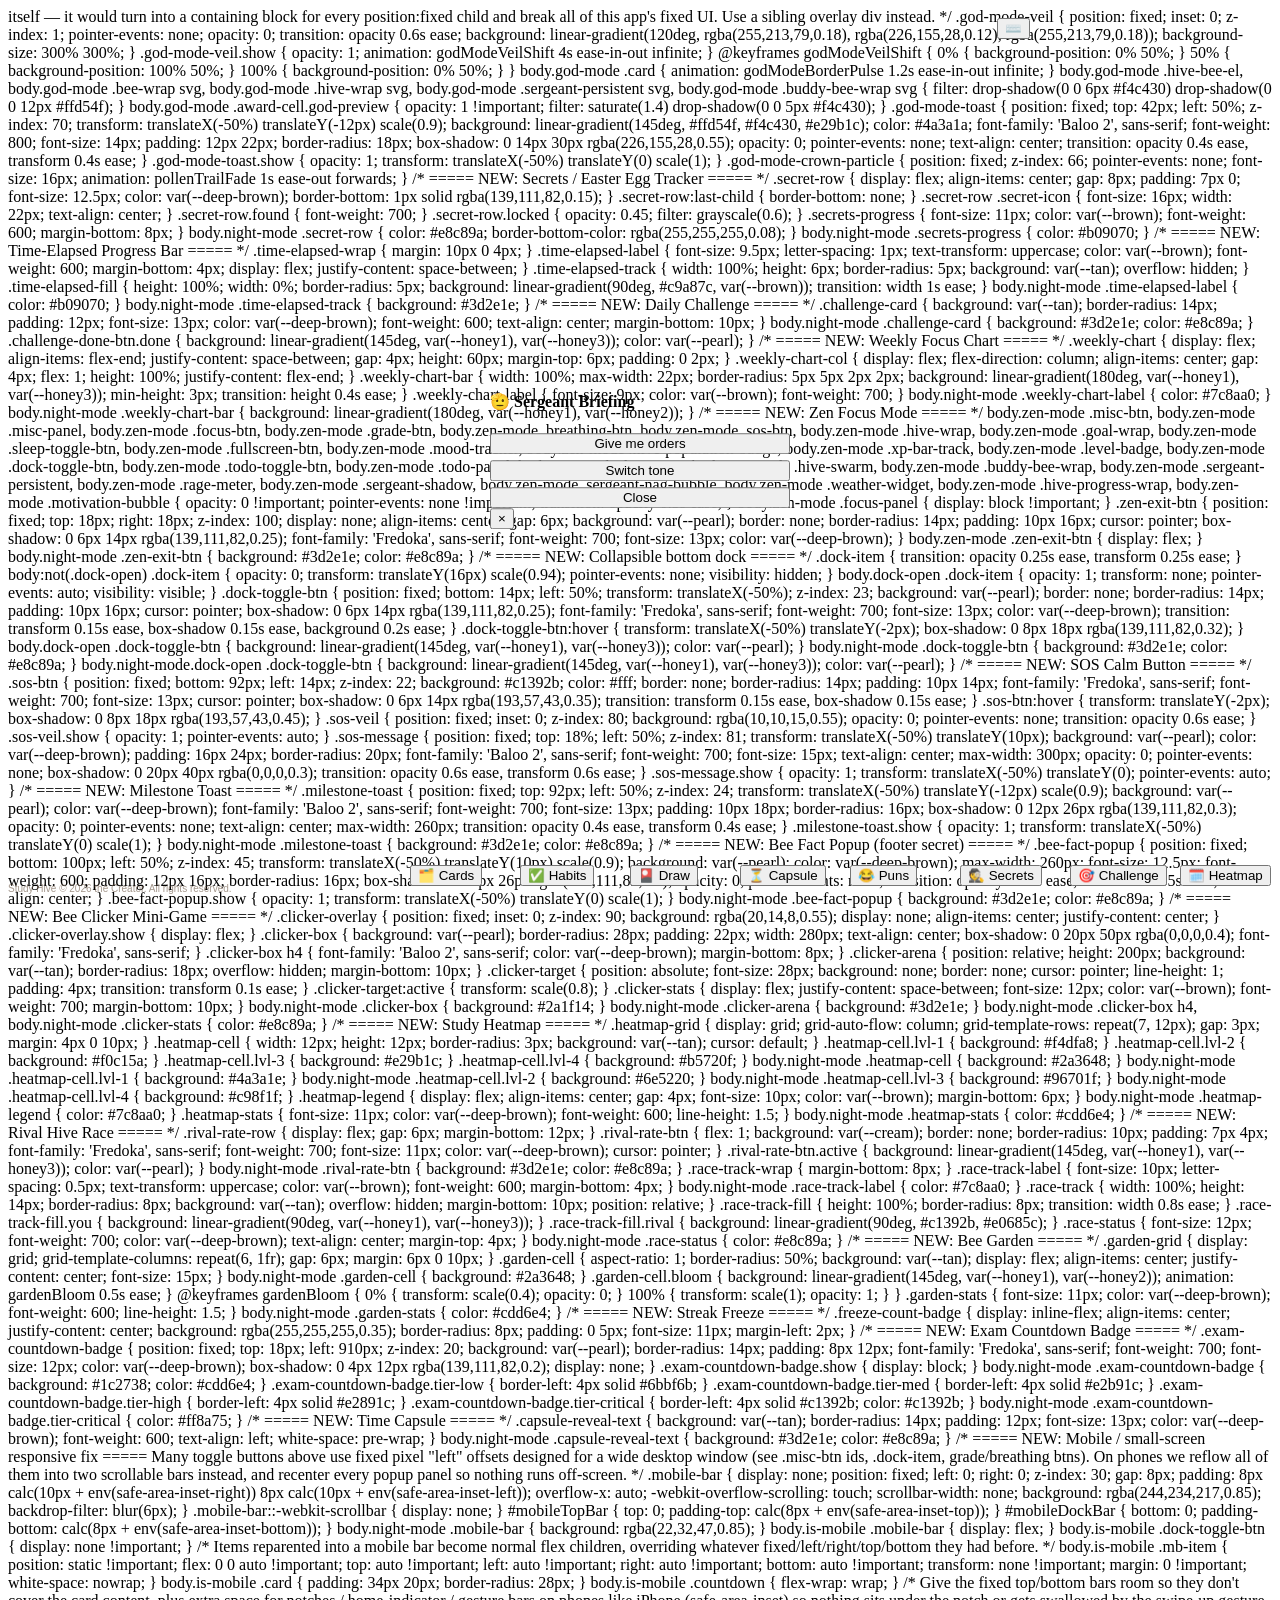
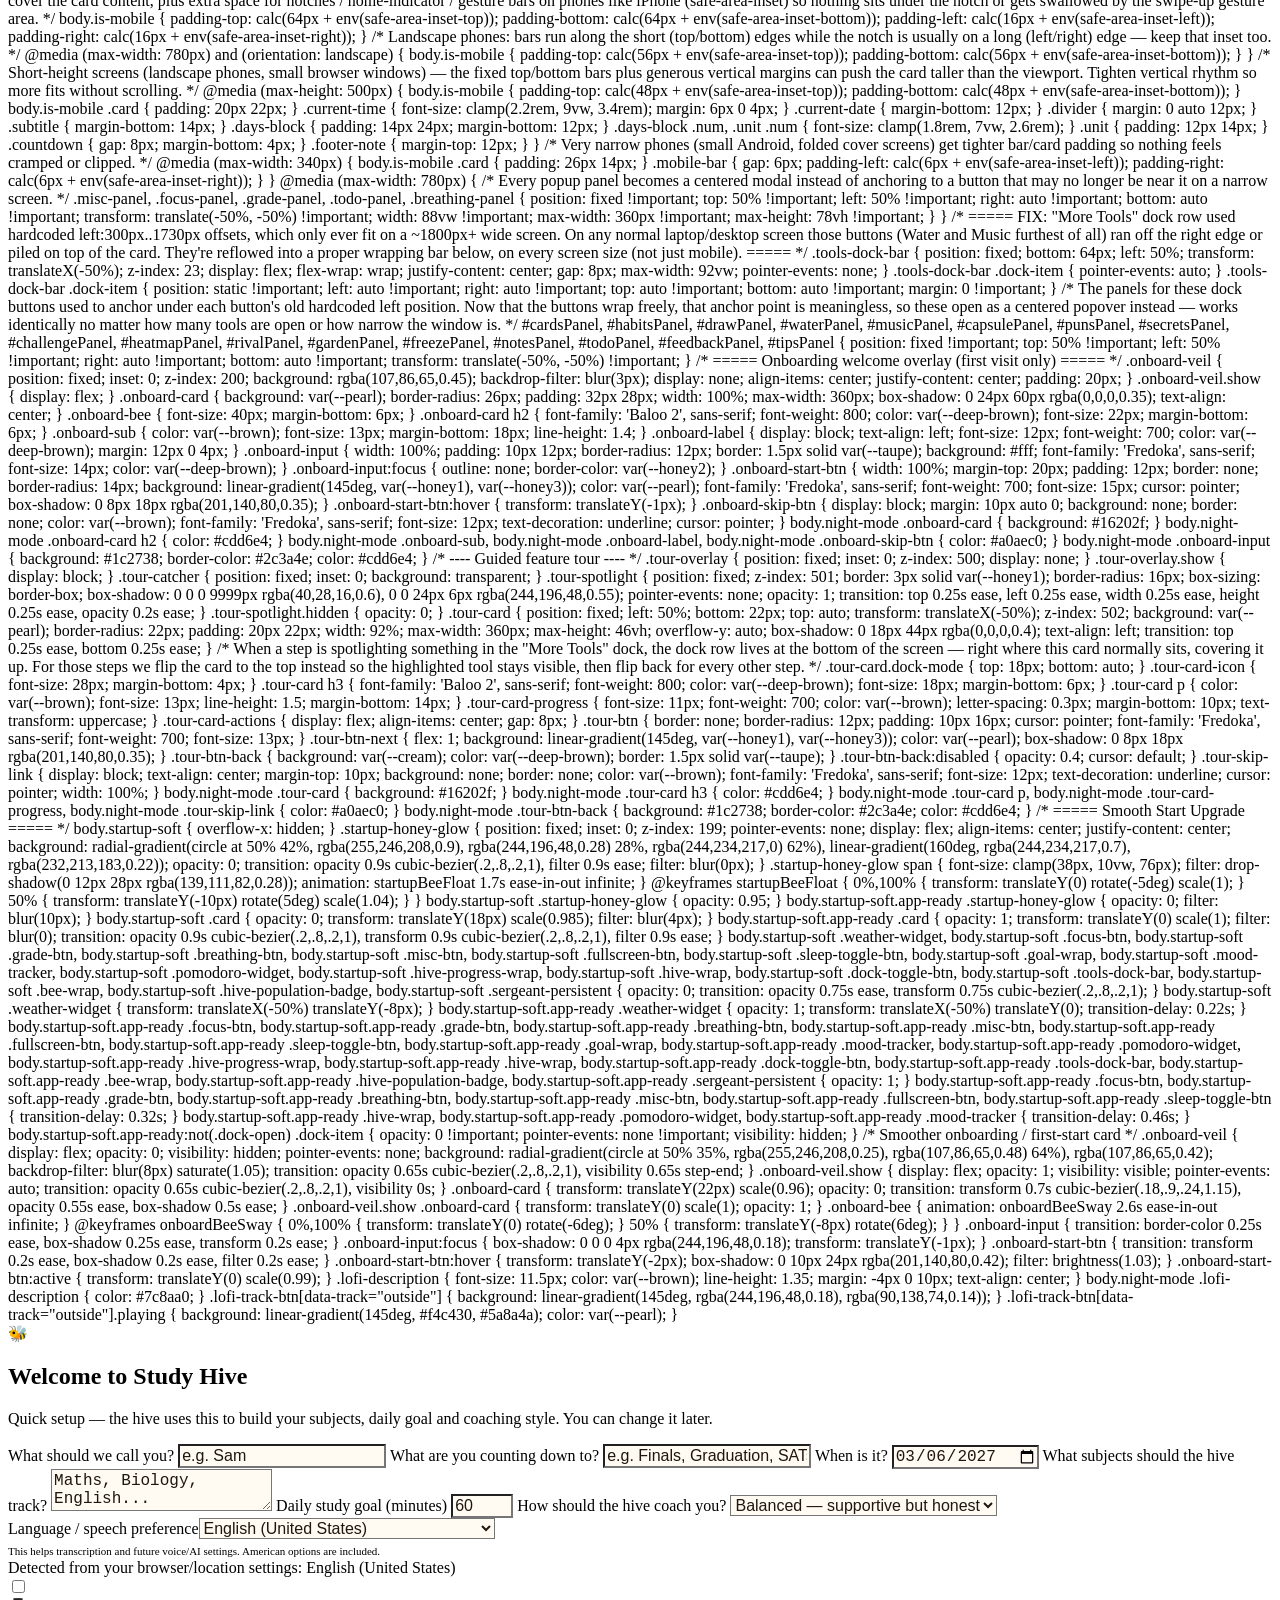
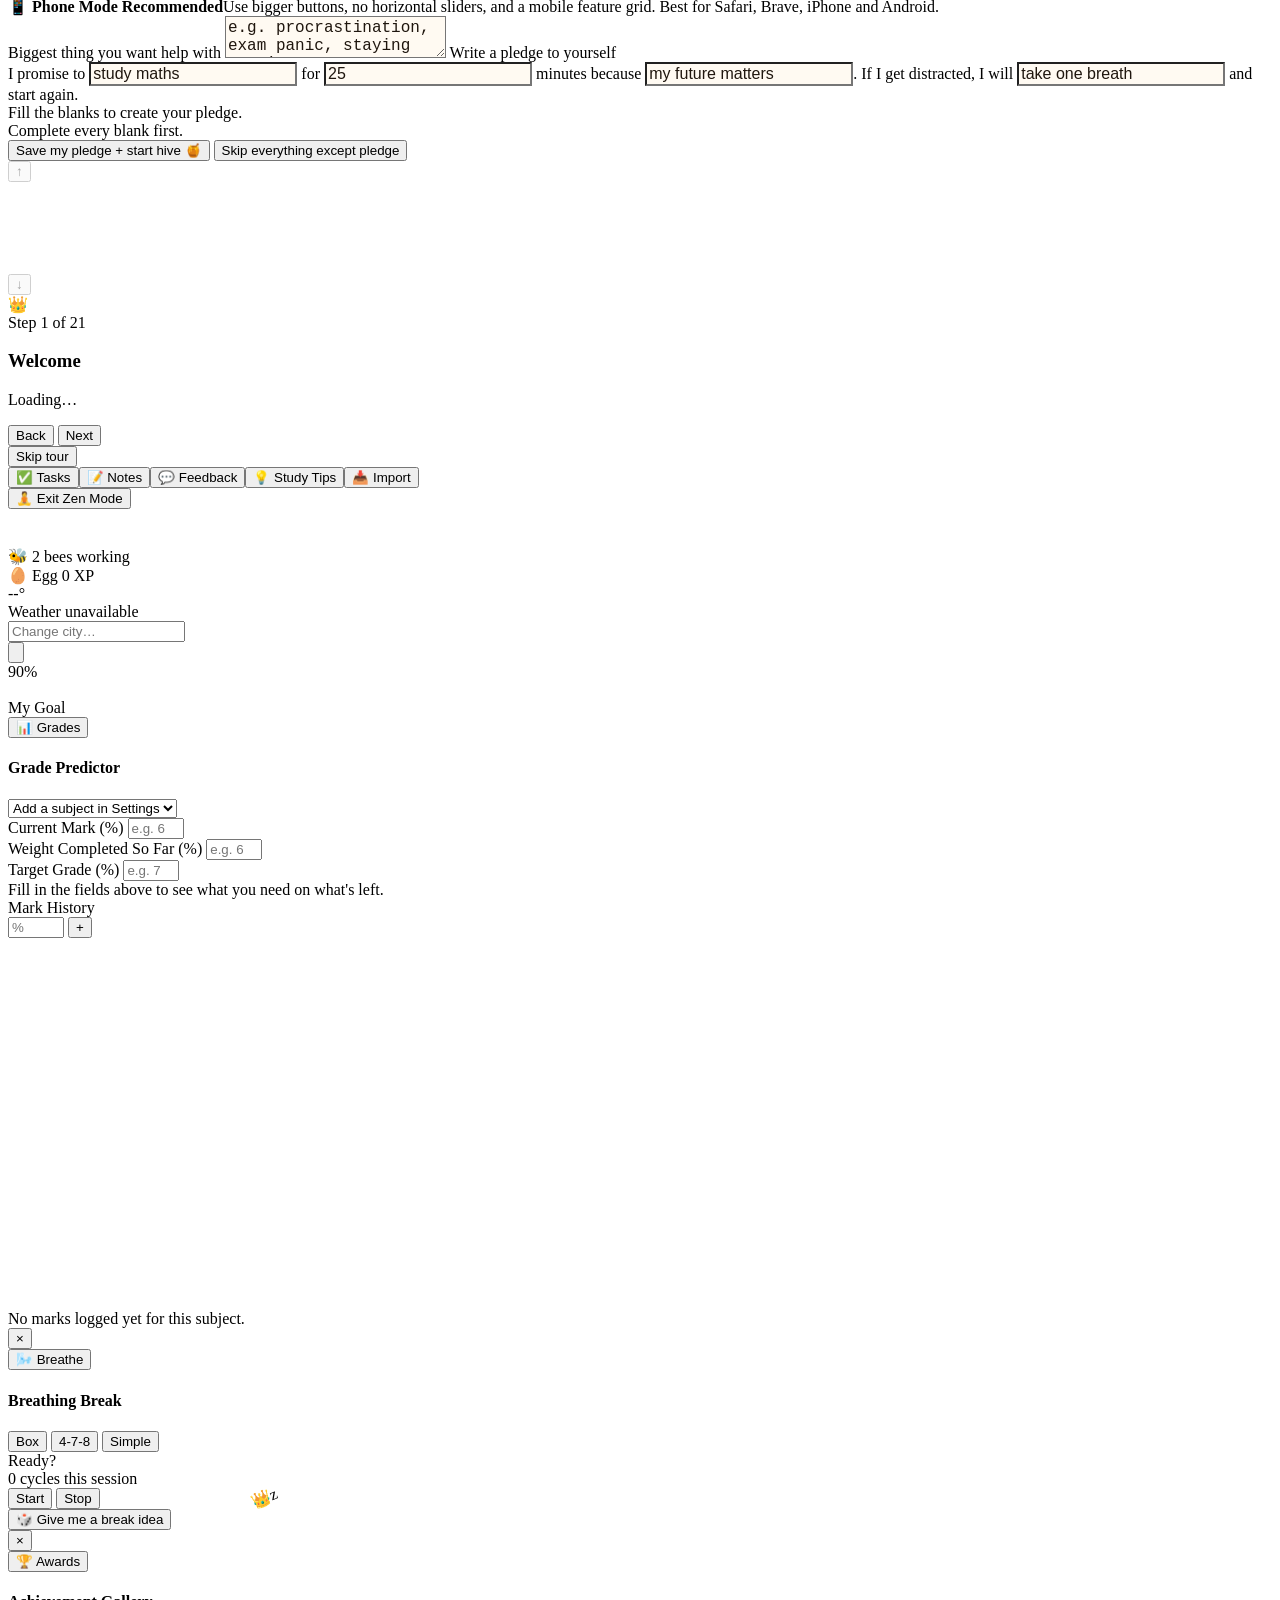
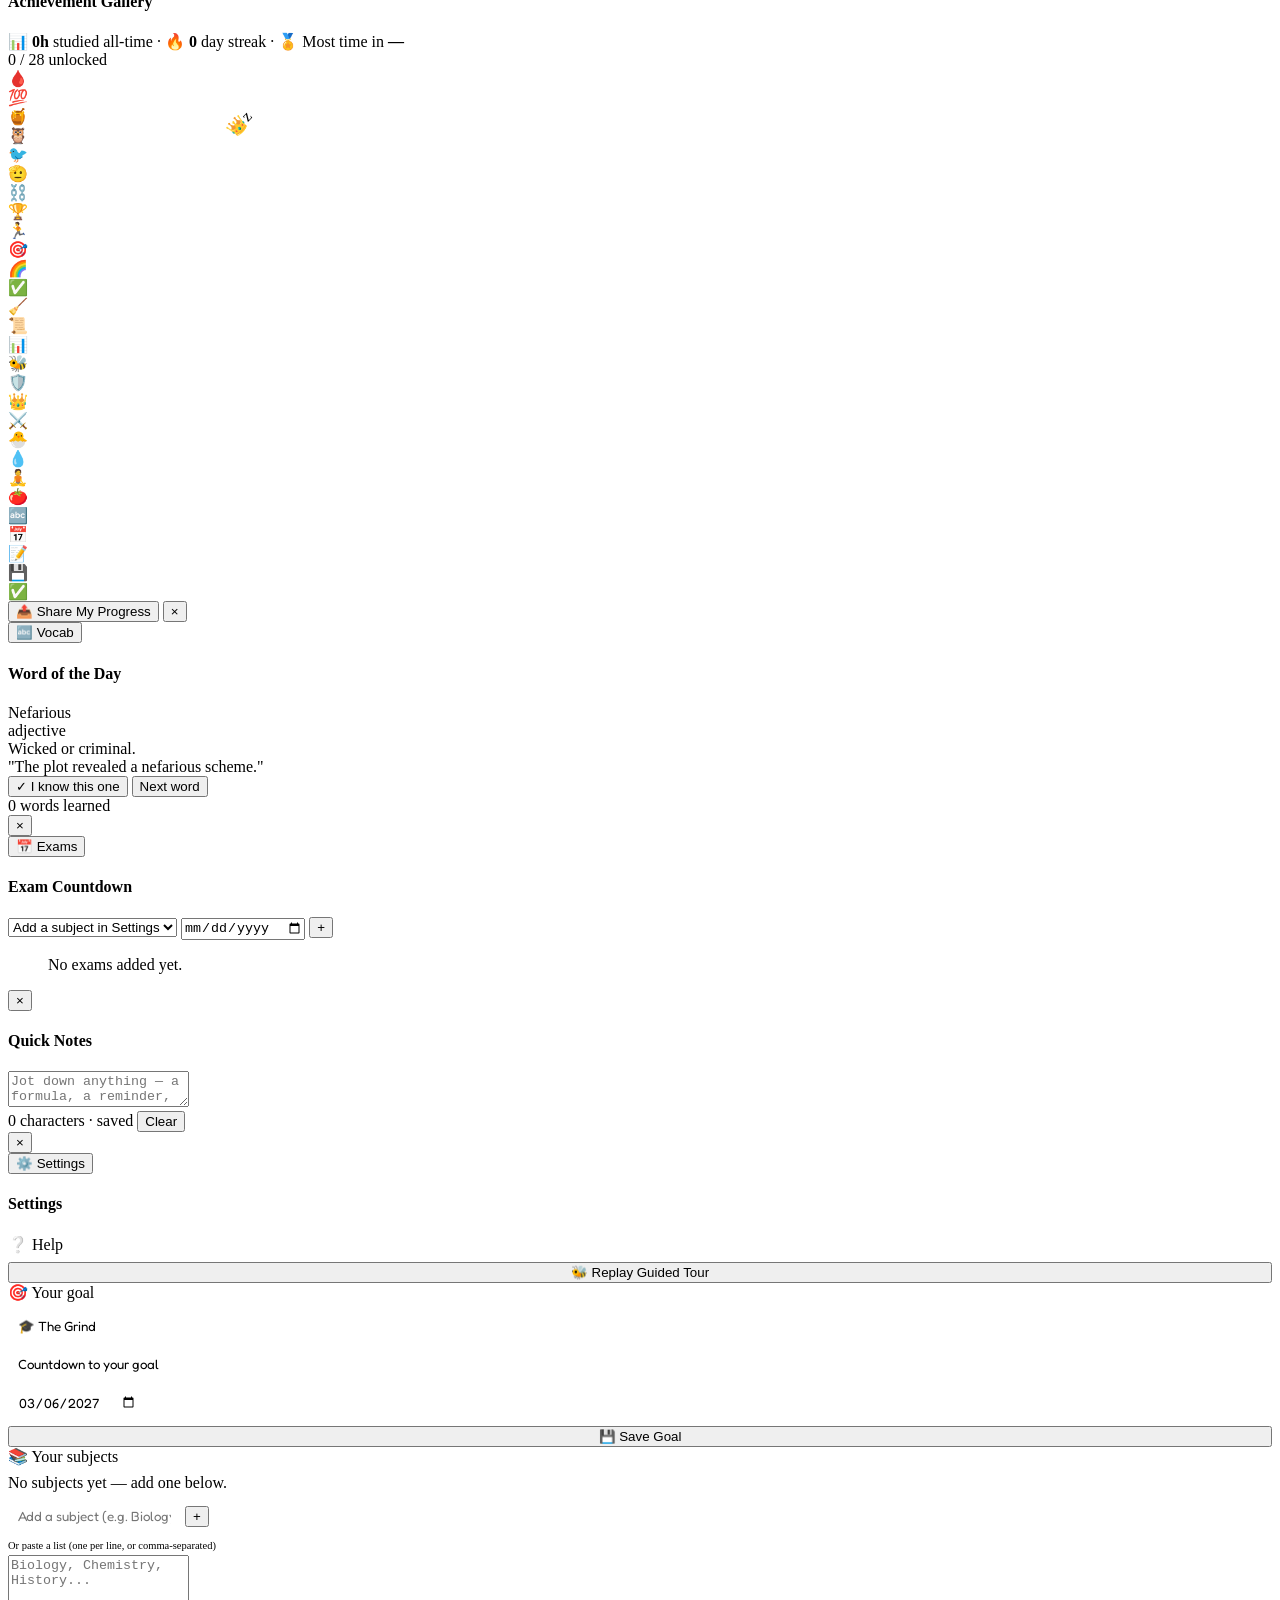
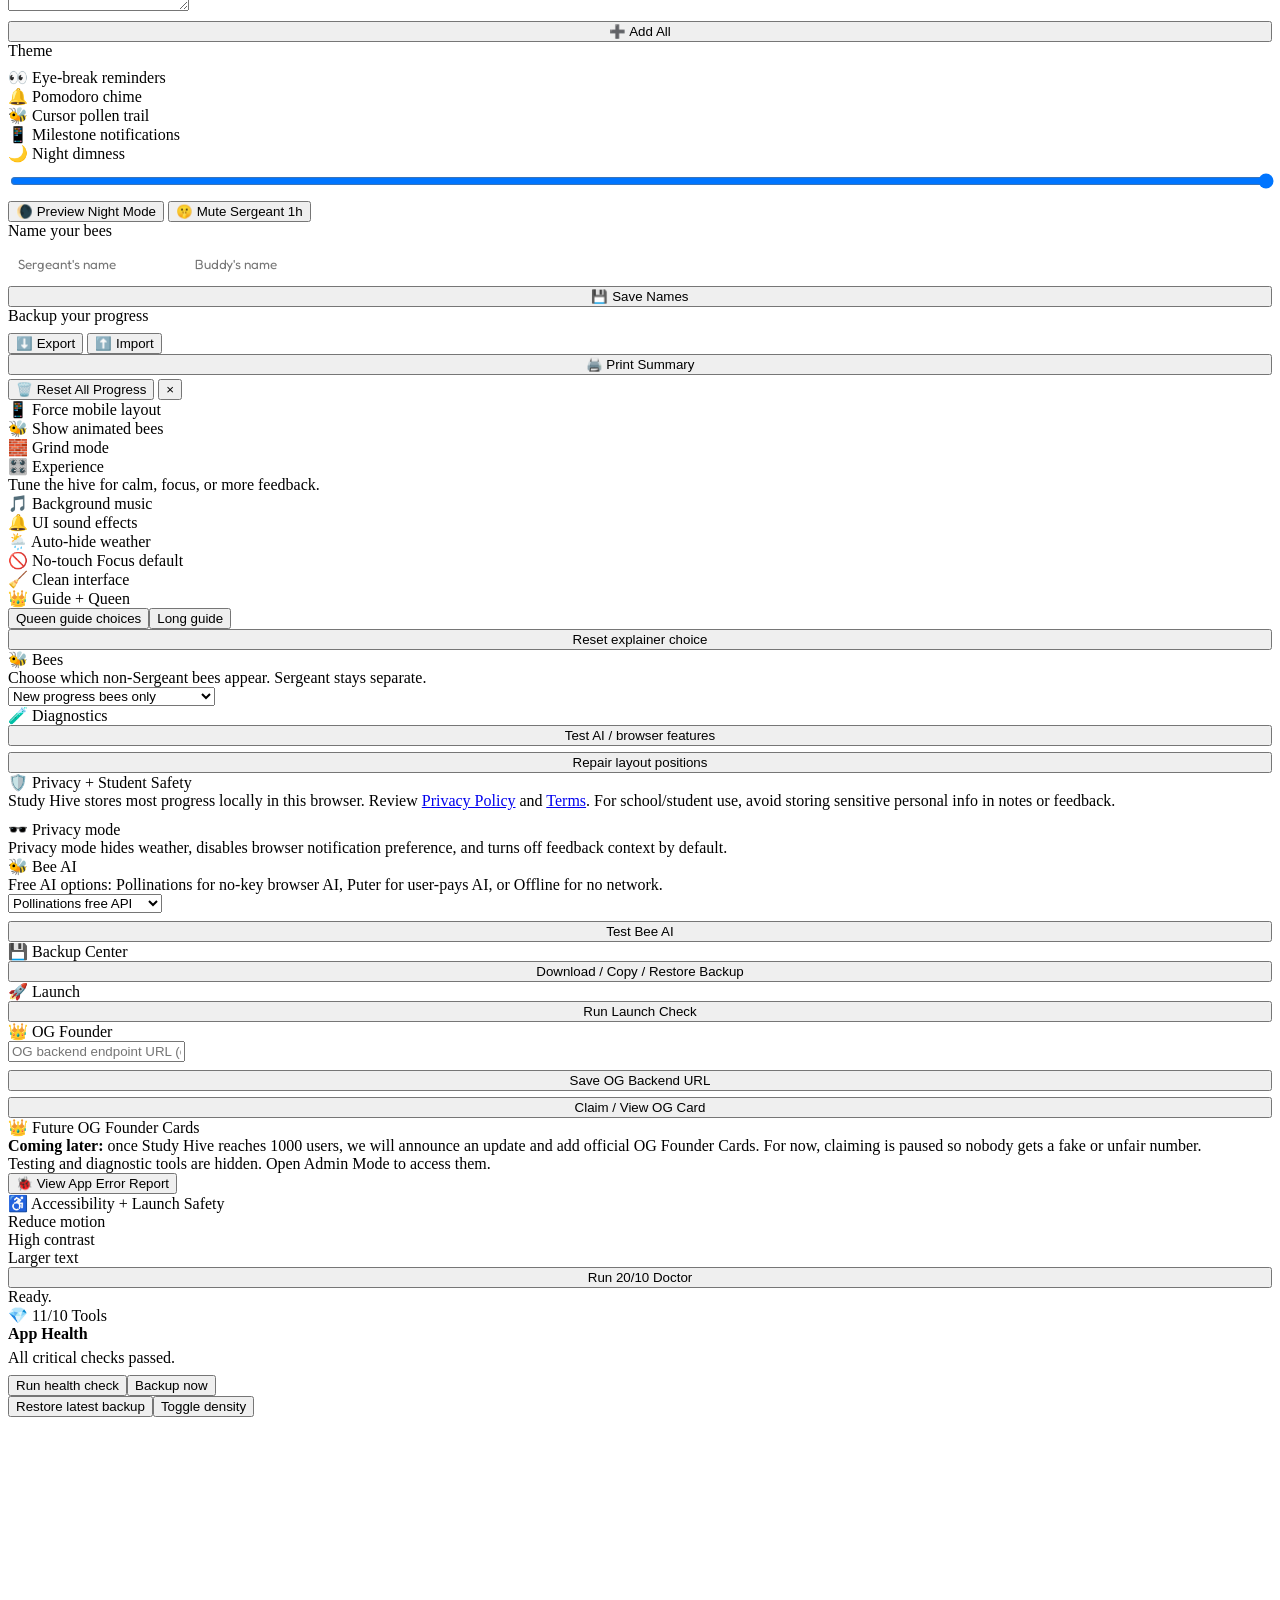
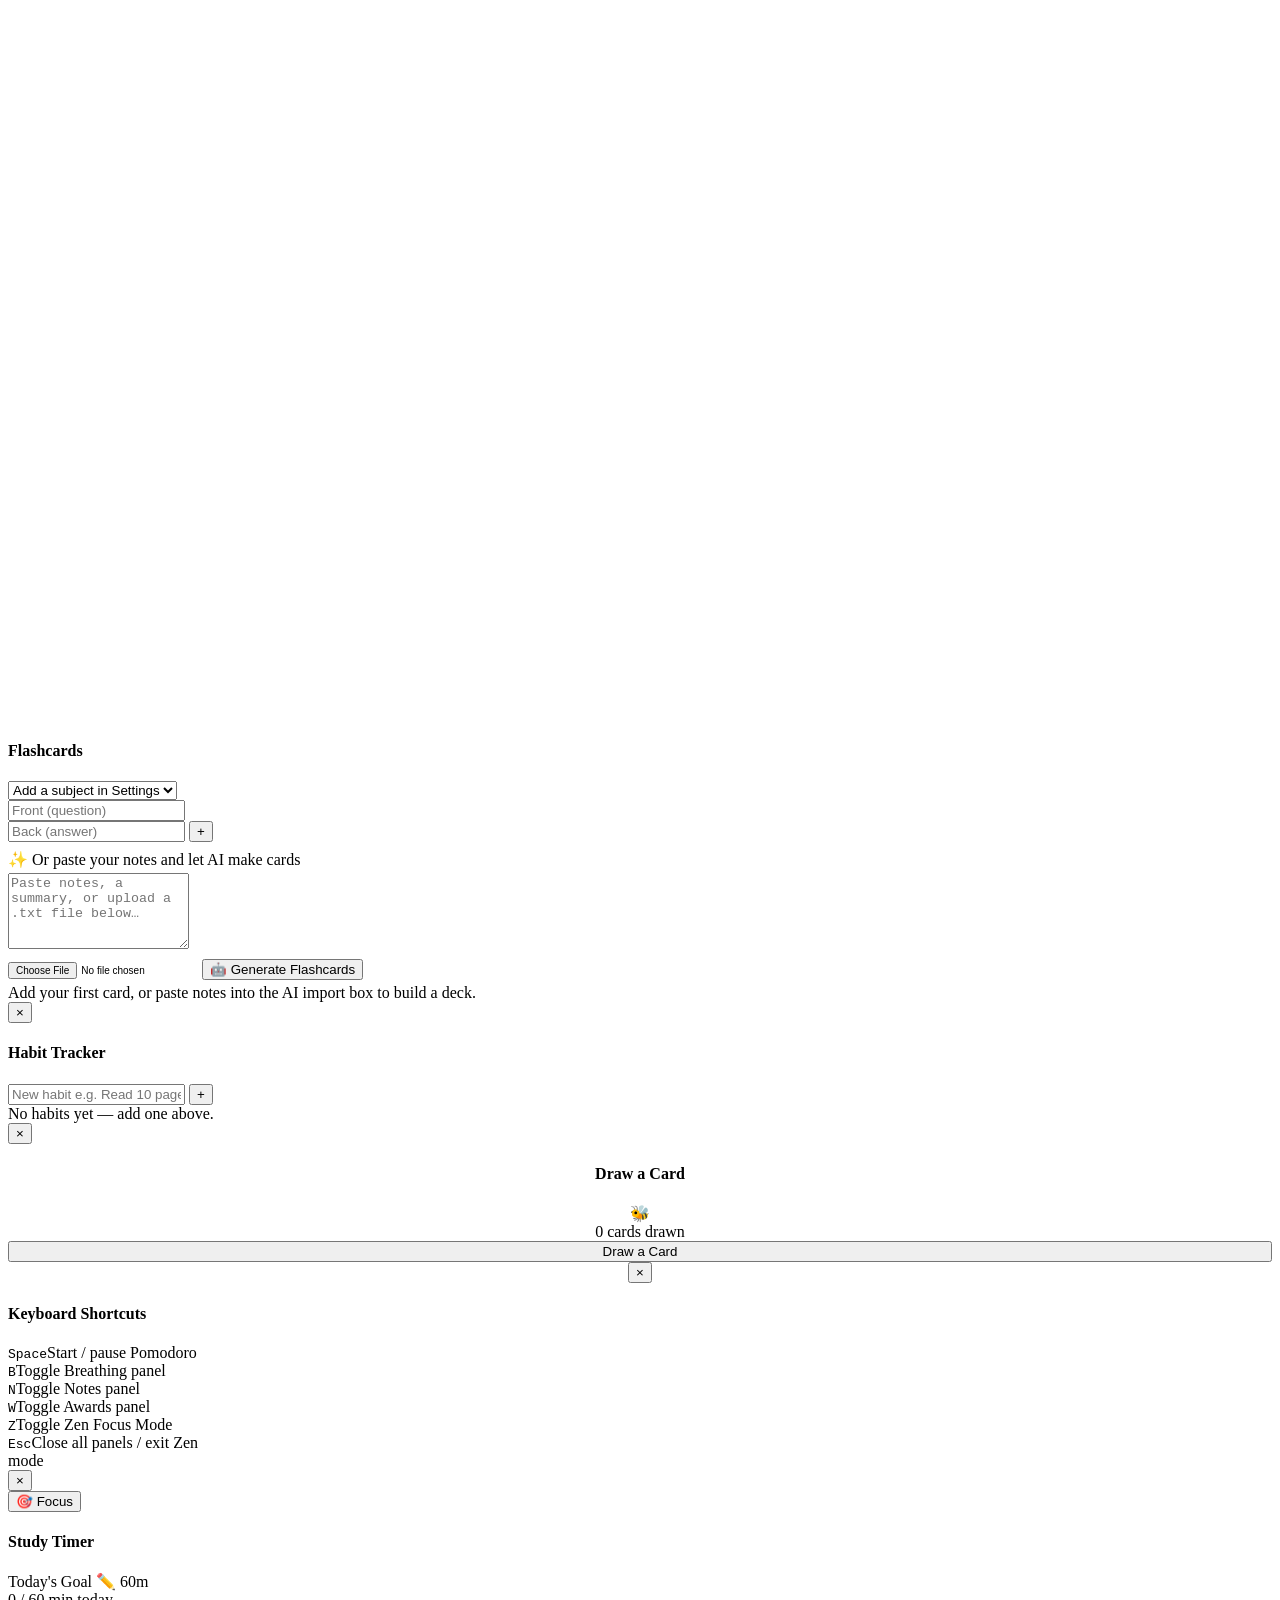
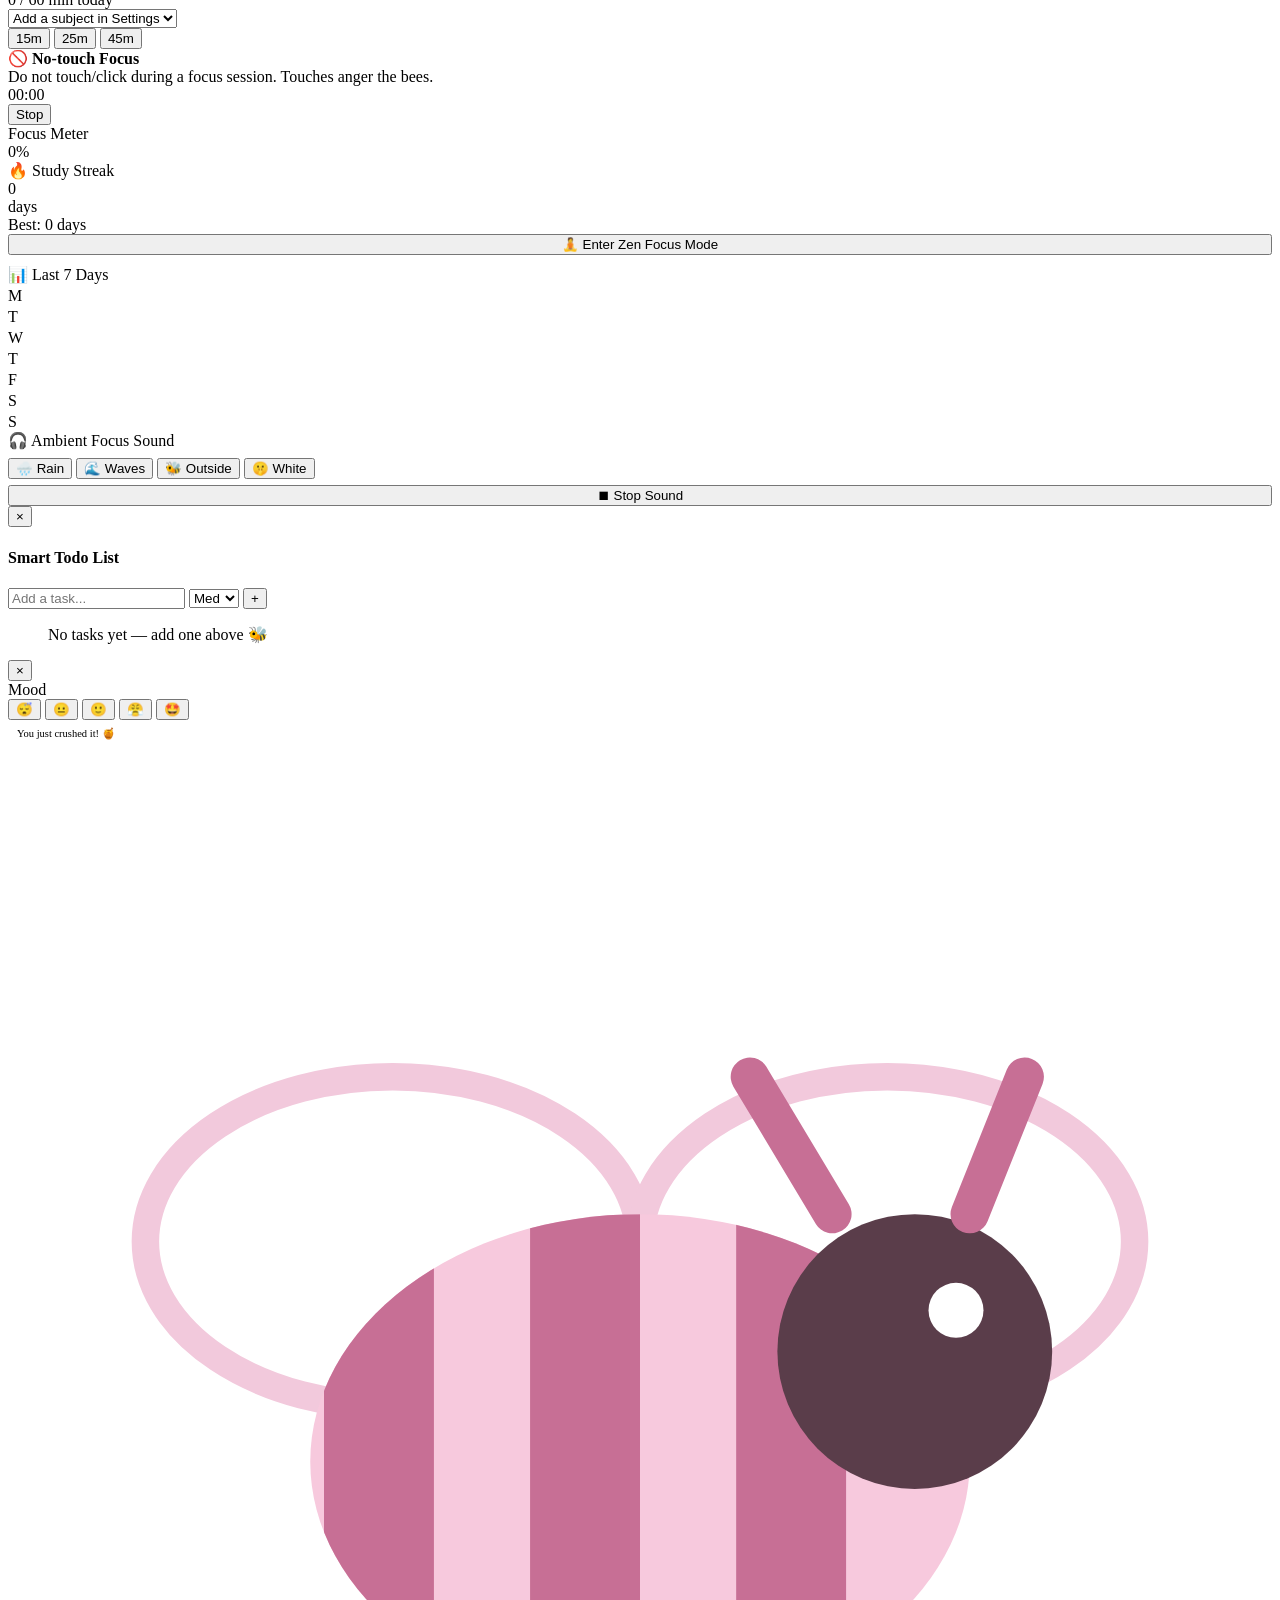
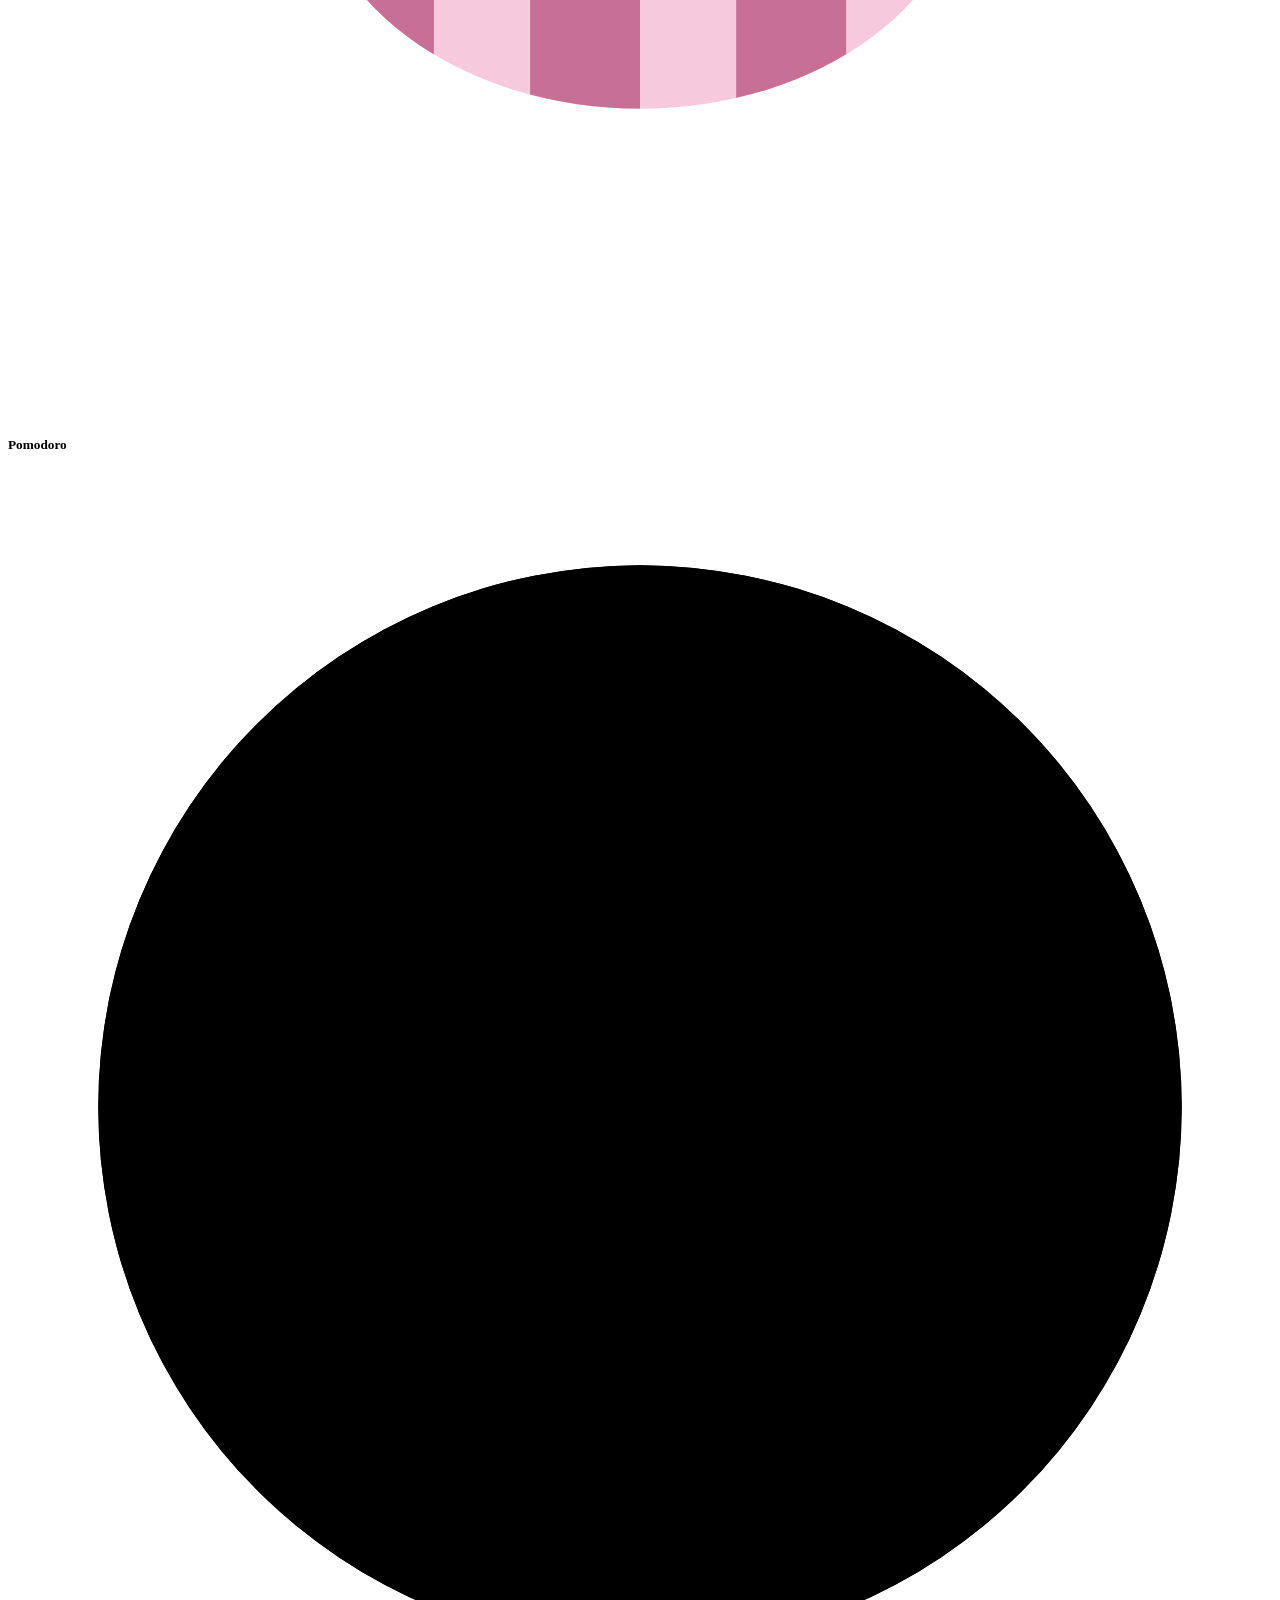
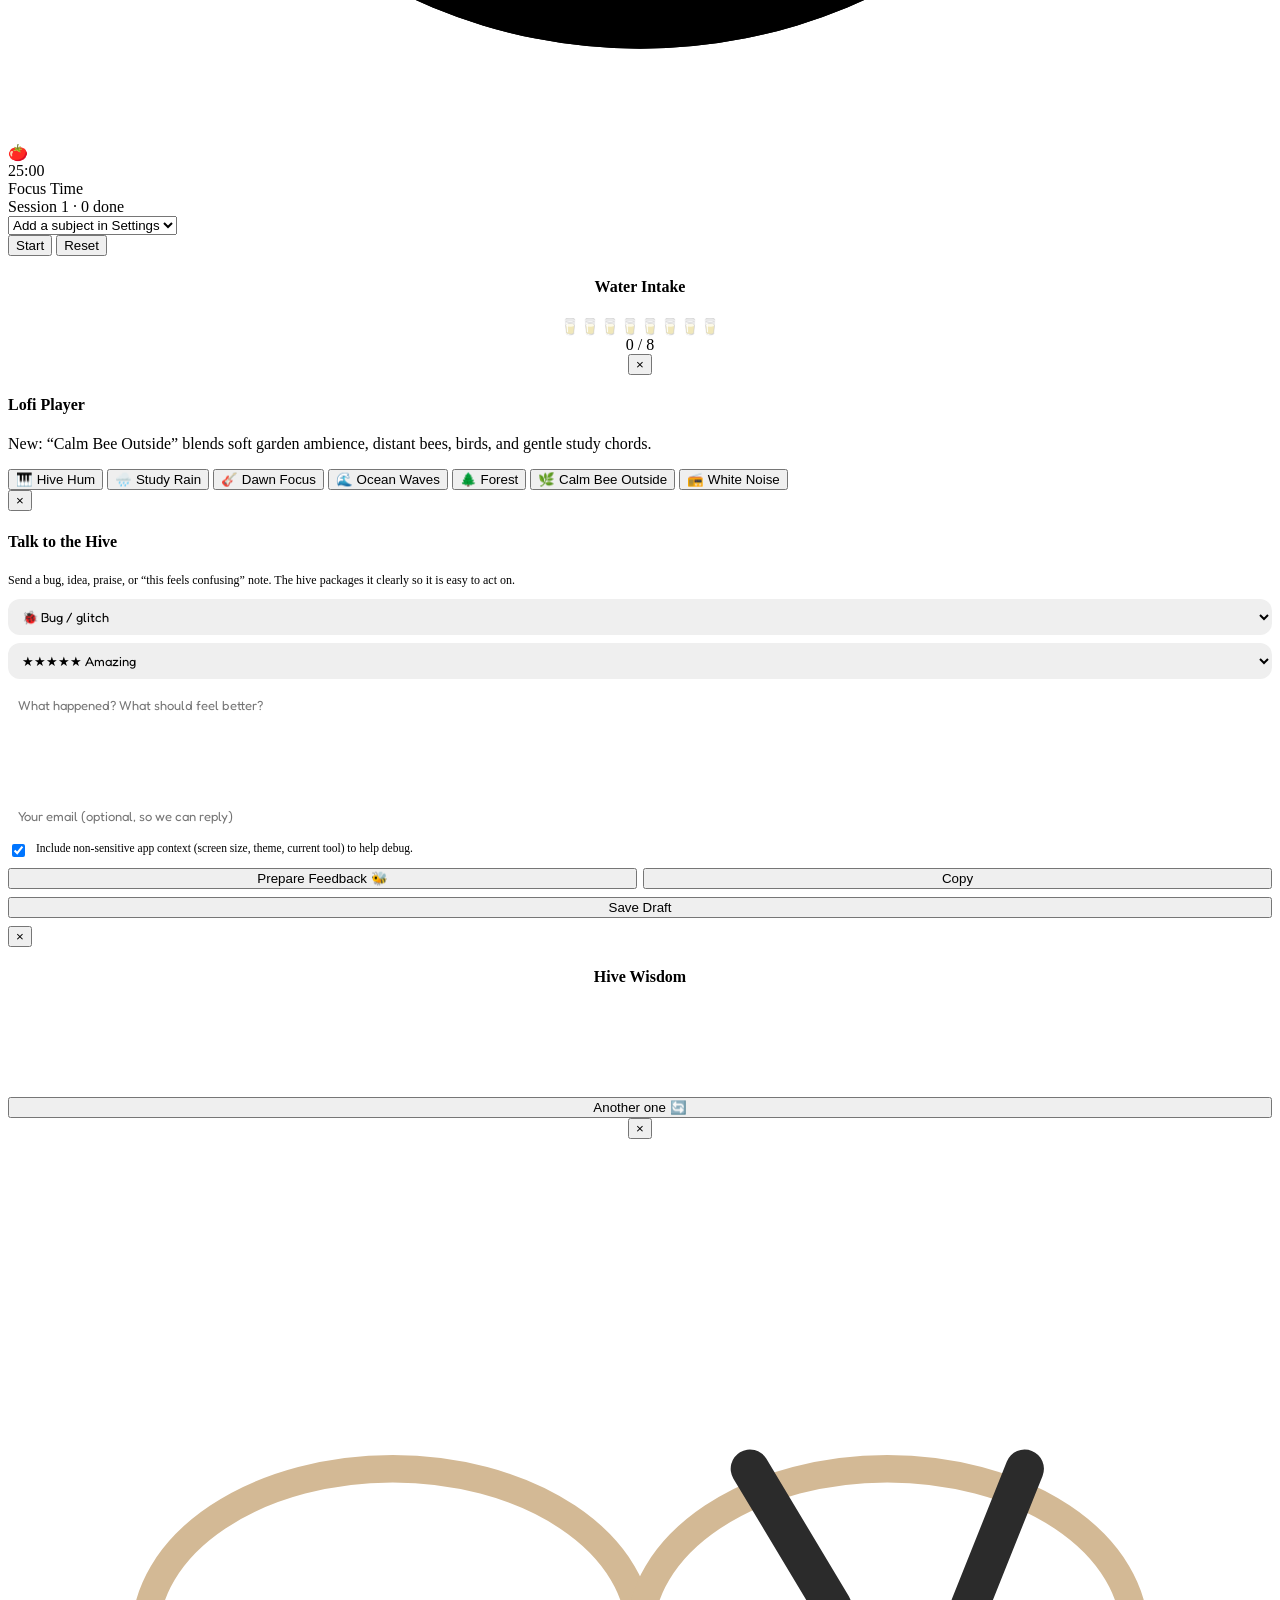
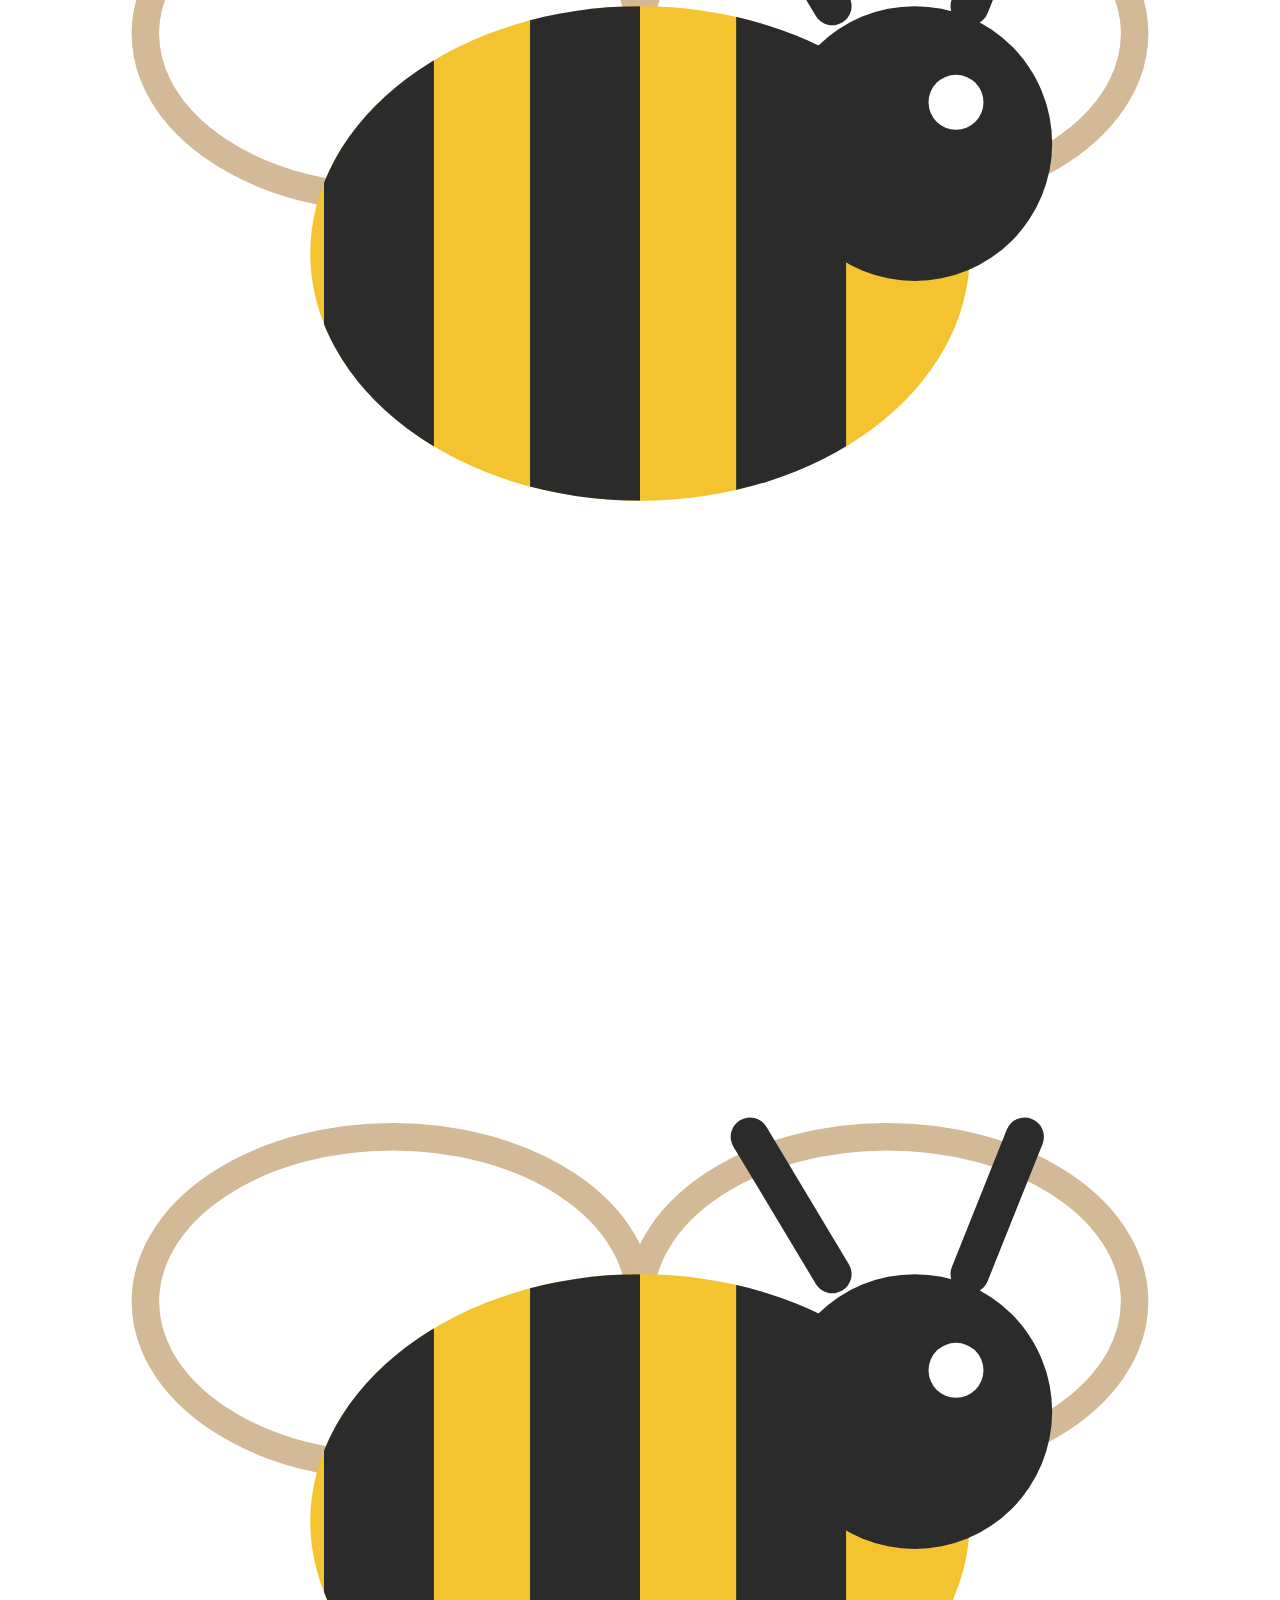
==== index.html @ 9dd48a0d "Add files via upload" ====
<!DOCTYPE html>
<!--
  Study Hive — Proprietary Source Code
  Copyright © 2026 the Creator. All rights reserved.

  Sole owner / copyright holder: the Creator
  Contact: studyhive.co.za@gmail.com

  This file and the Study Hive project may not be copied, cloned, rebranded,
  resold, redistributed, hosted, mirrored, sublicensed, or used to create
  derivative works without written permission from the Creator.
-->
<html lang="en">
<head>

<script src="js/01-idle-scheduler.js"></script>


<meta charset="UTF-8">
<meta name="author" content="the Creator">
<meta name="copyright" content="Copyright © 2026 the Creator. All rights reserved.">
<meta name="owner" content="the Creator">
<meta name="contact" content="studyhive.co.za@gmail.com">
<meta name="rights" content="Proprietary. No copying, cloning, rebranding, resale, redistribution, or derivative works without written permission.">
<meta name="viewport" content="width=device-width, initial-scale=1.0, viewport-fit=cover, maximum-scale=5.0">
<title>Study Hive — Countdown, Focus & Flashcards</title>
<link rel="preconnect" href="https://fonts.googleapis.com">
<link href="https://fonts.googleapis.com/css2?family=Fredoka:wght@300..700&family=Baloo+2:wght@400..800&display=swap" rel="stylesheet">

  <link rel="stylesheet" href="css/app.css">


<base target="_blank">
</head>
 itself — it would
     turn into a containing block for every position:fixed child and break
     all of this app's fixed UI. Use a sibling overlay div instead. */
  .god-mode-veil {
    position: fixed; inset: 0; z-index: 1; pointer-events: none;
    opacity: 0; transition: opacity 0.6s ease;
    background: linear-gradient(120deg, rgba(255,213,79,0.18), rgba(226,155,28,0.12), rgba(255,213,79,0.18));
    background-size: 300% 300%;
  }
  .god-mode-veil.show { opacity: 1; animation: godModeVeilShift 4s ease-in-out infinite; }
  @keyframes godModeVeilShift {
    0% { background-position: 0% 50%; }
    50% { background-position: 100% 50%; }
    100% { background-position: 0% 50%; }
  }
  body.god-mode .card { animation: godModeBorderPulse 1.2s ease-in-out infinite; }
  body.god-mode .hive-bee-el,
  body.god-mode .bee-wrap svg,
  body.god-mode .hive-wrap svg,
  body.god-mode .sergeant-persistent svg,
  body.god-mode .buddy-bee-wrap svg {
    filter: drop-shadow(0 0 6px #f4c430) drop-shadow(0 0 12px #ffd54f);
  }
  body.god-mode .award-cell.god-preview {
    opacity: 1 !important; filter: saturate(1.4) drop-shadow(0 0 5px #f4c430);
  }
  .god-mode-toast {
    position: fixed; top: 42px; left: 50%; z-index: 70;
    transform: translateX(-50%) translateY(-12px) scale(0.9);
    background: linear-gradient(145deg, #ffd54f, #f4c430, #e29b1c);
    color: #4a3a1a; font-family: 'Baloo 2', sans-serif; font-weight: 800; font-size: 14px;
    padding: 12px 22px; border-radius: 18px; box-shadow: 0 14px 30px rgba(226,155,28,0.55);
    opacity: 0; pointer-events: none; text-align: center;
    transition: opacity 0.4s ease, transform 0.4s ease;
  }
  .god-mode-toast.show { opacity: 1; transform: translateX(-50%) translateY(0) scale(1); }
  .god-mode-crown-particle {
    position: fixed; z-index: 66; pointer-events: none; font-size: 16px;
    animation: pollenTrailFade 1s ease-out forwards;
  }

  /* ===== NEW: Secrets / Easter Egg Tracker ===== */
  .secret-row {
    display: flex; align-items: center; gap: 8px; padding: 7px 0;
    font-size: 12.5px; color: var(--deep-brown); border-bottom: 1px solid rgba(139,111,82,0.15);
  }
  .secret-row:last-child { border-bottom: none; }
  .secret-row .secret-icon { font-size: 16px; width: 22px; text-align: center; }
  .secret-row.found { font-weight: 700; }
  .secret-row.locked { opacity: 0.45; filter: grayscale(0.6); }
  .secrets-progress { font-size: 11px; color: var(--brown); font-weight: 600; margin-bottom: 8px; }
  body.night-mode .secret-row { color: #e8c89a; border-bottom-color: rgba(255,255,255,0.08); }
  body.night-mode .secrets-progress { color: #b09070; }

  /* ===== NEW: Time-Elapsed Progress Bar ===== */
  .time-elapsed-wrap { margin: 10px 0 4px; }
  .time-elapsed-label {
    font-size: 9.5px; letter-spacing: 1px; text-transform: uppercase;
    color: var(--brown); font-weight: 600; margin-bottom: 4px; display: flex; justify-content: space-between;
  }
  .time-elapsed-track { width: 100%; height: 6px; border-radius: 5px; background: var(--tan); overflow: hidden; }
  .time-elapsed-fill {
    height: 100%; width: 0%; border-radius: 5px;
    background: linear-gradient(90deg, #c9a87c, var(--brown));
    transition: width 1s ease;
  }
  body.night-mode .time-elapsed-label { color: #b09070; }
  body.night-mode .time-elapsed-track { background: #3d2e1e; }

  /* ===== NEW: Daily Challenge ===== */
  .challenge-card {
    background: var(--tan); border-radius: 14px; padding: 12px; font-size: 13px;
    color: var(--deep-brown); font-weight: 600; text-align: center; margin-bottom: 10px;
  }
  body.night-mode .challenge-card { background: #3d2e1e; color: #e8c89a; }
  .challenge-done-btn.done { background: linear-gradient(145deg, var(--honey1), var(--honey3)); color: var(--pearl); }

  /* ===== NEW: Weekly Focus Chart ===== */
  .weekly-chart {
    display: flex; align-items: flex-end; justify-content: space-between;
    gap: 4px; height: 60px; margin-top: 6px; padding: 0 2px;
  }
  .weekly-chart-col { display: flex; flex-direction: column; align-items: center; gap: 4px; flex: 1; height: 100%; justify-content: flex-end; }
  .weekly-chart-bar {
    width: 100%; max-width: 22px; border-radius: 5px 5px 2px 2px;
    background: linear-gradient(180deg, var(--honey1), var(--honey3));
    min-height: 3px; transition: height 0.4s ease;
  }
  .weekly-chart-label { font-size: 9px; color: var(--brown); font-weight: 700; }
  body.night-mode .weekly-chart-label { color: #7c8aa0; }
  body.night-mode .weekly-chart-bar { background: linear-gradient(180deg, var(--honey1), var(--honey2)); }

  /* ===== NEW: Zen Focus Mode ===== */
  body.zen-mode .misc-btn,
  body.zen-mode .misc-panel,
  body.zen-mode .focus-btn,
  body.zen-mode .grade-btn,
  body.zen-mode .breathing-btn,
  body.zen-mode .sos-btn,
  body.zen-mode .hive-wrap,
  body.zen-mode .goal-wrap,
  body.zen-mode .sleep-toggle-btn,
  body.zen-mode .fullscreen-btn,
  body.zen-mode .mood-tracker,
  body.zen-mode .hive-population-badge,
  body.zen-mode .xp-bar-track,
  body.zen-mode .level-badge,
  body.zen-mode .dock-toggle-btn,
  body.zen-mode .todo-toggle-btn,
  body.zen-mode .todo-panel,
  body.zen-mode .bee-wrap,
  body.zen-mode .hive-swarm,
  body.zen-mode .buddy-bee-wrap,
  body.zen-mode .sergeant-persistent,
  body.zen-mode .rage-meter,
  body.zen-mode .sergeant-shadow,
  body.zen-mode .sergeant-nag-bubble,
  body.zen-mode .weather-widget,
  body.zen-mode .hive-progress-wrap,
  body.zen-mode .motivation-bubble {
    opacity: 0 !important; pointer-events: none !important;
    transition: opacity 0.3s ease;
  }
  body.zen-mode .focus-panel { display: block !important; }
  .zen-exit-btn {
    position: fixed; top: 18px; right: 18px; z-index: 100; display: none;
    align-items: center; gap: 6px; background: var(--pearl); border: none; border-radius: 14px;
    padding: 10px 16px; cursor: pointer; box-shadow: 0 6px 14px rgba(139,111,82,0.25);
    font-family: 'Fredoka', sans-serif; font-weight: 700; font-size: 13px; color: var(--deep-brown);
  }
  body.zen-mode .zen-exit-btn { display: flex; }
  body.night-mode .zen-exit-btn { background: #3d2e1e; color: #e8c89a; }

  /* ===== NEW: Collapsible bottom dock ===== */
  .dock-item {
    transition: opacity 0.25s ease, transform 0.25s ease;
  }
  body:not(.dock-open) .dock-item {
    opacity: 0; transform: translateY(16px) scale(0.94);
    pointer-events: none; visibility: hidden;
  }
  body.dock-open .dock-item {
    opacity: 1; transform: none; pointer-events: auto; visibility: visible;
  }
  .dock-toggle-btn {
    position: fixed; bottom: 14px; left: 50%; transform: translateX(-50%); z-index: 23;
    background: var(--pearl); border: none; border-radius: 14px;
    padding: 10px 16px; cursor: pointer; box-shadow: 0 6px 14px rgba(139,111,82,0.25);
    font-family: 'Fredoka', sans-serif; font-weight: 700; font-size: 13px;
    color: var(--deep-brown); transition: transform 0.15s ease, box-shadow 0.15s ease, background 0.2s ease;
  }
  .dock-toggle-btn:hover { transform: translateX(-50%) translateY(-2px); box-shadow: 0 8px 18px rgba(139,111,82,0.32); }
  body.dock-open .dock-toggle-btn {
    background: linear-gradient(145deg, var(--honey1), var(--honey3)); color: var(--pearl);
  }
  body.night-mode .dock-toggle-btn { background: #3d2e1e; color: #e8c89a; }
  body.night-mode.dock-open .dock-toggle-btn { background: linear-gradient(145deg, var(--honey1), var(--honey3)); color: var(--pearl); }

  /* ===== NEW: SOS Calm Button ===== */
  .sos-btn {
    position: fixed; bottom: 92px; left: 14px; z-index: 22;
    background: #c1392b; color: #fff; border: none; border-radius: 14px;
    padding: 10px 14px; font-family: 'Fredoka', sans-serif; font-weight: 700; font-size: 13px;
    cursor: pointer; box-shadow: 0 6px 14px rgba(193,57,43,0.35);
    transition: transform 0.15s ease, box-shadow 0.15s ease;
  }
  .sos-btn:hover { transform: translateY(-2px); box-shadow: 0 8px 18px rgba(193,57,43,0.45); }
  .sos-veil {
    position: fixed; inset: 0; z-index: 80; background: rgba(10,10,15,0.55);
    opacity: 0; pointer-events: none; transition: opacity 0.6s ease;
  }
  .sos-veil.show { opacity: 1; pointer-events: auto; }
  .sos-message {
    position: fixed; top: 18%; left: 50%; z-index: 81; transform: translateX(-50%) translateY(10px);
    background: var(--pearl); color: var(--deep-brown); padding: 16px 24px; border-radius: 20px;
    font-family: 'Baloo 2', sans-serif; font-weight: 700; font-size: 15px; text-align: center;
    max-width: 300px; opacity: 0; pointer-events: none; box-shadow: 0 20px 40px rgba(0,0,0,0.3);
    transition: opacity 0.6s ease, transform 0.6s ease;
  }
  .sos-message.show { opacity: 1; transform: translateX(-50%) translateY(0); pointer-events: auto; }

  /* ===== NEW: Milestone Toast ===== */
  .milestone-toast {
    position: fixed; top: 92px; left: 50%; z-index: 24;
    transform: translateX(-50%) translateY(-12px) scale(0.9);
    background: var(--pearl); color: var(--deep-brown);
    font-family: 'Baloo 2', sans-serif; font-weight: 700; font-size: 13px;
    padding: 10px 18px; border-radius: 16px; box-shadow: 0 12px 26px rgba(139,111,82,0.3);
    opacity: 0; pointer-events: none; text-align: center; max-width: 260px;
    transition: opacity 0.4s ease, transform 0.4s ease;
  }
  .milestone-toast.show { opacity: 1; transform: translateX(-50%) translateY(0) scale(1); }
  body.night-mode .milestone-toast { background: #3d2e1e; color: #e8c89a; }

  /* ===== NEW: Bee Fact Popup (footer secret) ===== */
  .bee-fact-popup {
    position: fixed; bottom: 100px; left: 50%; z-index: 45;
    transform: translateX(-50%) translateY(10px) scale(0.9);
    background: var(--pearl); color: var(--deep-brown); max-width: 260px;
    font-size: 12.5px; font-weight: 600; padding: 12px 16px; border-radius: 16px;
    box-shadow: 0 12px 26px rgba(139,111,82,0.3); opacity: 0; pointer-events: none;
    transition: opacity 0.35s ease, transform 0.35s ease; text-align: center;
  }
  .bee-fact-popup.show { opacity: 1; transform: translateX(-50%) translateY(0) scale(1); }
  body.night-mode .bee-fact-popup { background: #3d2e1e; color: #e8c89a; }

  /* ===== NEW: Bee Clicker Mini-Game ===== */
  .clicker-overlay {
    position: fixed; inset: 0; z-index: 90; background: rgba(20,14,8,0.55);
    display: none; align-items: center; justify-content: center;
  }
  .clicker-overlay.show { display: flex; }
  .clicker-box {
    background: var(--pearl); border-radius: 28px; padding: 22px; width: 280px;
    text-align: center; box-shadow: 0 20px 50px rgba(0,0,0,0.4);
    font-family: 'Fredoka', sans-serif;
  }
  .clicker-box h4 { font-family: 'Baloo 2', sans-serif; color: var(--deep-brown); margin-bottom: 8px; }
  .clicker-arena {
    position: relative; height: 200px; background: var(--tan); border-radius: 18px;
    overflow: hidden; margin-bottom: 10px;
  }
  .clicker-target {
    position: absolute; font-size: 28px; background: none; border: none; cursor: pointer;
    line-height: 1; padding: 4px; transition: transform 0.1s ease;
  }
  .clicker-target:active { transform: scale(0.8); }
  .clicker-stats { display: flex; justify-content: space-between; font-size: 12px; color: var(--brown); font-weight: 700; margin-bottom: 10px; }
  body.night-mode .clicker-box { background: #2a1f14; }
  body.night-mode .clicker-arena { background: #3d2e1e; }
  body.night-mode .clicker-box h4, body.night-mode .clicker-stats { color: #e8c89a; }

  /* ===== NEW: Study Heatmap ===== */
  .heatmap-grid {
    display: grid; grid-auto-flow: column; grid-template-rows: repeat(7, 12px);
    gap: 3px; margin: 4px 0 10px;
  }
  .heatmap-cell {
    width: 12px; height: 12px; border-radius: 3px; background: var(--tan);
    cursor: default;
  }
  .heatmap-cell.lvl-1 { background: #f4dfa8; }
  .heatmap-cell.lvl-2 { background: #f0c15a; }
  .heatmap-cell.lvl-3 { background: #e29b1c; }
  .heatmap-cell.lvl-4 { background: #b5720f; }
  body.night-mode .heatmap-cell { background: #2a3648; }
  body.night-mode .heatmap-cell.lvl-1 { background: #4a3a1e; }
  body.night-mode .heatmap-cell.lvl-2 { background: #6e5220; }
  body.night-mode .heatmap-cell.lvl-3 { background: #96701f; }
  body.night-mode .heatmap-cell.lvl-4 { background: #c98f1f; }
  .heatmap-legend { display: flex; align-items: center; gap: 4px; font-size: 10px; color: var(--brown); margin-bottom: 6px; }
  body.night-mode .heatmap-legend { color: #7c8aa0; }
  .heatmap-stats { font-size: 11px; color: var(--deep-brown); font-weight: 600; line-height: 1.5; }
  body.night-mode .heatmap-stats { color: #cdd6e4; }

  /* ===== NEW: Rival Hive Race ===== */
  .rival-rate-row { display: flex; gap: 6px; margin-bottom: 12px; }
  .rival-rate-btn {
    flex: 1; background: var(--cream); border: none; border-radius: 10px;
    padding: 7px 4px; font-family: 'Fredoka', sans-serif; font-weight: 700; font-size: 11px;
    color: var(--deep-brown); cursor: pointer;
  }
  .rival-rate-btn.active { background: linear-gradient(145deg, var(--honey1), var(--honey3)); color: var(--pearl); }
  body.night-mode .rival-rate-btn { background: #3d2e1e; color: #e8c89a; }
  .race-track-wrap { margin-bottom: 8px; }
  .race-track-label { font-size: 10px; letter-spacing: 0.5px; text-transform: uppercase; color: var(--brown); font-weight: 600; margin-bottom: 4px; }
  body.night-mode .race-track-label { color: #7c8aa0; }
  .race-track { width: 100%; height: 14px; border-radius: 8px; background: var(--tan); overflow: hidden; margin-bottom: 10px; position: relative; }
  .race-track-fill { height: 100%; border-radius: 8px; transition: width 0.8s ease; }
  .race-track-fill.you { background: linear-gradient(90deg, var(--honey1), var(--honey3)); }
  .race-track-fill.rival { background: linear-gradient(90deg, #c1392b, #e0685c); }
  .race-status { font-size: 12px; font-weight: 700; color: var(--deep-brown); text-align: center; margin-top: 4px; }
  body.night-mode .race-status { color: #e8c89a; }

  /* ===== NEW: Bee Garden ===== */
  .garden-grid { display: grid; grid-template-columns: repeat(6, 1fr); gap: 6px; margin: 6px 0 10px; }
  .garden-cell {
    aspect-ratio: 1; border-radius: 50%; background: var(--tan);
    display: flex; align-items: center; justify-content: center; font-size: 15px;
  }
  body.night-mode .garden-cell { background: #2a3648; }
  .garden-cell.bloom {
    background: linear-gradient(145deg, var(--honey1), var(--honey2));
    animation: gardenBloom 0.5s ease;
  }
  @keyframes gardenBloom { 0% { transform: scale(0.4); opacity: 0; } 100% { transform: scale(1); opacity: 1; } }
  .garden-stats { font-size: 11px; color: var(--deep-brown); font-weight: 600; line-height: 1.5; }
  body.night-mode .garden-stats { color: #cdd6e4; }

  /* ===== NEW: Streak Freeze ===== */
  .freeze-count-badge {
    display: inline-flex; align-items: center; justify-content: center;
    background: rgba(255,255,255,0.35); border-radius: 8px; padding: 0 5px;
    font-size: 11px; margin-left: 2px;
  }

  /* ===== NEW: Exam Countdown Badge ===== */
  .exam-countdown-badge {
    position: fixed; top: 18px; left: 910px; z-index: 20;
    background: var(--pearl); border-radius: 14px; padding: 8px 12px;
    font-family: 'Fredoka', sans-serif; font-weight: 700; font-size: 12px;
    color: var(--deep-brown); box-shadow: 0 4px 12px rgba(139,111,82,0.2);
    display: none;
  }
  .exam-countdown-badge.show { display: block; }
  body.night-mode .exam-countdown-badge { background: #1c2738; color: #cdd6e4; }
  .exam-countdown-badge.tier-low { border-left: 4px solid #6bbf6b; }
  .exam-countdown-badge.tier-med { border-left: 4px solid #e2b91c; }
  .exam-countdown-badge.tier-high { border-left: 4px solid #e2891c; }
  .exam-countdown-badge.tier-critical { border-left: 4px solid #c1392b; color: #c1392b; }
  body.night-mode .exam-countdown-badge.tier-critical { color: #ff8a75; }

  /* ===== NEW: Time Capsule ===== */
  .capsule-reveal-text {
    background: var(--tan); border-radius: 14px; padding: 12px; font-size: 13px;
    color: var(--deep-brown); font-weight: 600; text-align: left; white-space: pre-wrap;
  }
  body.night-mode .capsule-reveal-text { background: #3d2e1e; color: #e8c89a; }

  /* ===== NEW: Mobile / small-screen responsive fix =====
     Many toggle buttons above use fixed pixel "left" offsets designed for a
     wide desktop window (see .misc-btn ids, .dock-item, grade/breathing btns).
     On phones we reflow all of them into two scrollable bars instead, and
     recenter every popup panel so nothing runs off-screen. */
  .mobile-bar {
    display: none;
    position: fixed; left: 0; right: 0; z-index: 30;
    gap: 8px; padding: 8px calc(10px + env(safe-area-inset-right)) 8px calc(10px + env(safe-area-inset-left));
    overflow-x: auto;
    -webkit-overflow-scrolling: touch; scrollbar-width: none;
    background: rgba(244,234,217,0.85); backdrop-filter: blur(6px);
  }
  .mobile-bar::-webkit-scrollbar { display: none; }
  #mobileTopBar { top: 0; padding-top: calc(8px + env(safe-area-inset-top)); }
  #mobileDockBar { bottom: 0; padding-bottom: calc(8px + env(safe-area-inset-bottom)); }
  body.night-mode .mobile-bar { background: rgba(22,32,47,0.85); }
  body.is-mobile .mobile-bar { display: flex; }
  body.is-mobile .dock-toggle-btn { display: none !important; }
  /* Items reparented into a mobile bar become normal flex children,
     overriding whatever fixed/left/right/top/bottom they had before. */
  body.is-mobile .mb-item {
    position: static !important; flex: 0 0 auto !important;
    top: auto !important; left: auto !important; right: auto !important; bottom: auto !important;
    transform: none !important; margin: 0 !important;
    white-space: nowrap;
  }
  body.is-mobile .card { padding: 34px 20px; border-radius: 28px; }
  body.is-mobile .countdown { flex-wrap: wrap; }
  /* Give the fixed top/bottom bars room so they don't cover the card content,
     plus extra space for notches / home-indicator / gesture bars on phones
     like iPhone (safe-area-inset) so nothing sits under the notch or gets
     swallowed by the swipe-up gesture area. */
  body.is-mobile {
    padding-top: calc(64px + env(safe-area-inset-top));
    padding-bottom: calc(64px + env(safe-area-inset-bottom));
    padding-left: calc(16px + env(safe-area-inset-left));
    padding-right: calc(16px + env(safe-area-inset-right));
  }
  /* Landscape phones: bars run along the short (top/bottom) edges while the
     notch is usually on a long (left/right) edge — keep that inset too. */
  @media (max-width: 780px) and (orientation: landscape) {
    body.is-mobile { padding-top: calc(56px + env(safe-area-inset-top)); padding-bottom: calc(56px + env(safe-area-inset-bottom)); }
  }
  /* Short-height screens (landscape phones, small browser windows) — the fixed
     top/bottom bars plus generous vertical margins can push the card taller
     than the viewport. Tighten vertical rhythm so more fits without scrolling. */
  @media (max-height: 500px) {
    body.is-mobile { padding-top: calc(48px + env(safe-area-inset-top)); padding-bottom: calc(48px + env(safe-area-inset-bottom)); }
    body.is-mobile .card { padding: 20px 22px; }
    .current-time { font-size: clamp(2.2rem, 9vw, 3.4rem); margin: 6px 0 4px; }
    .current-date { margin-bottom: 12px; }
    .divider { margin: 0 auto 12px; }
    .subtitle { margin-bottom: 14px; }
    .days-block { padding: 14px 24px; margin-bottom: 12px; }
    .days-block .num, .unit .num { font-size: clamp(1.8rem, 7vw, 2.6rem); }
    .unit { padding: 12px 14px; }
    .countdown { gap: 8px; margin-bottom: 4px; }
    .footer-note { margin-top: 12px; }
  }
  /* Very narrow phones (small Android, folded cover screens) get tighter
     bar/card padding so nothing feels cramped or clipped. */
  @media (max-width: 340px) {
    body.is-mobile .card { padding: 26px 14px; }
    .mobile-bar { gap: 6px; padding-left: calc(6px + env(safe-area-inset-left)); padding-right: calc(6px + env(safe-area-inset-right)); }
  }

  @media (max-width: 780px) {
    /* Every popup panel becomes a centered modal instead of anchoring to a
       button that may no longer be near it on a narrow screen. */
    .misc-panel, .focus-panel, .grade-panel, .todo-panel, .breathing-panel {
      position: fixed !important;
      top: 50% !important; left: 50% !important; right: auto !important; bottom: auto !important;
      transform: translate(-50%, -50%) !important;
      width: 88vw !important; max-width: 360px !important; max-height: 78vh !important;
    }
  }

  /* ===== FIX: "More Tools" dock row used hardcoded left:300px..1730px offsets,
     which only ever fit on a ~1800px+ wide screen. On any normal laptop/desktop
     screen those buttons (Water and Music furthest of all) ran off the right
     edge or piled on top of the card. They're reflowed into a proper wrapping
     bar below, on every screen size (not just mobile). ===== */
  .tools-dock-bar {
    position: fixed; bottom: 64px; left: 50%; transform: translateX(-50%);
    z-index: 23; display: flex; flex-wrap: wrap; justify-content: center;
    gap: 8px; max-width: 92vw; pointer-events: none;
  }
  .tools-dock-bar .dock-item { pointer-events: auto; }
  .tools-dock-bar .dock-item {
    position: static !important; left: auto !important; right: auto !important;
    top: auto !important; bottom: auto !important; margin: 0 !important;
  }
  /* The panels for these dock buttons used to anchor under each button's old
     hardcoded left position. Now that the buttons wrap freely, that anchor
     point is meaningless, so these open as a centered popover instead —
     works identically no matter how many tools are open or how narrow the
     window is. */
  #cardsPanel, #habitsPanel, #drawPanel, #waterPanel, #musicPanel,
  #capsulePanel, #punsPanel, #secretsPanel, #challengePanel, #heatmapPanel,
  #rivalPanel, #gardenPanel, #freezePanel, #notesPanel, #todoPanel,
  #feedbackPanel, #tipsPanel {
    position: fixed !important;
    top: 50% !important; left: 50% !important; right: auto !important; bottom: auto !important;
    transform: translate(-50%, -50%) !important;
  }

  /* ===== Onboarding welcome overlay (first visit only) ===== */
  .onboard-veil {
    position: fixed; inset: 0; z-index: 200;
    background: rgba(107,86,65,0.45); backdrop-filter: blur(3px);
    display: none; align-items: center; justify-content: center; padding: 20px;
  }
  .onboard-veil.show { display: flex; }
  .onboard-card {
    background: var(--pearl); border-radius: 26px; padding: 32px 28px;
    width: 100%; max-width: 360px; box-shadow: 0 24px 60px rgba(0,0,0,0.35);
    text-align: center;
  }
  .onboard-bee { font-size: 40px; margin-bottom: 6px; }
  .onboard-card h2 {
    font-family: 'Baloo 2', sans-serif; font-weight: 800; color: var(--deep-brown);
    font-size: 22px; margin-bottom: 6px;
  }
  .onboard-sub { color: var(--brown); font-size: 13px; margin-bottom: 18px; line-height: 1.4; }
  .onboard-label {
    display: block; text-align: left; font-size: 12px; font-weight: 700;
    color: var(--deep-brown); margin: 12px 0 4px;
  }
  .onboard-input {
    width: 100%; padding: 10px 12px; border-radius: 12px; border: 1.5px solid var(--taupe);
    background: #fff; font-family: 'Fredoka', sans-serif; font-size: 14px; color: var(--deep-brown);
  }
  .onboard-input:focus { outline: none; border-color: var(--honey2); }
  .onboard-start-btn {
    width: 100%; margin-top: 20px; padding: 12px; border: none; border-radius: 14px;
    background: linear-gradient(145deg, var(--honey1), var(--honey3)); color: var(--pearl);
    font-family: 'Fredoka', sans-serif; font-weight: 700; font-size: 15px; cursor: pointer;
    box-shadow: 0 8px 18px rgba(201,140,80,0.35);
  }
  .onboard-start-btn:hover { transform: translateY(-1px); }
  .onboard-skip-btn {
    display: block; margin: 10px auto 0; background: none; border: none;
    color: var(--brown); font-family: 'Fredoka', sans-serif; font-size: 12px;
    text-decoration: underline; cursor: pointer;
  }
  body.night-mode .onboard-card { background: #16202f; }
  body.night-mode .onboard-card h2 { color: #cdd6e4; }
  body.night-mode .onboard-sub,
  body.night-mode .onboard-label,
  body.night-mode .onboard-skip-btn { color: #a0aec0; }
  body.night-mode .onboard-input { background: #1c2738; border-color: #2c3a4e; color: #cdd6e4; }

  /* ---- Guided feature tour ---- */
  .tour-overlay { position: fixed; inset: 0; z-index: 500; display: none; }
  .tour-overlay.show { display: block; }
  .tour-catcher { position: fixed; inset: 0; background: transparent; }
  .tour-spotlight {
    position: fixed; z-index: 501; border: 3px solid var(--honey1); border-radius: 16px;
    box-sizing: border-box;
    box-shadow: 0 0 0 9999px rgba(40,28,16,0.6), 0 0 24px 6px rgba(244,196,48,0.55);
    pointer-events: none; opacity: 1;
    transition: top 0.25s ease, left 0.25s ease, width 0.25s ease, height 0.25s ease, opacity 0.2s ease;
  }
  .tour-spotlight.hidden { opacity: 0; }
  .tour-card {
    position: fixed; left: 50%; bottom: 22px; top: auto; transform: translateX(-50%);
    z-index: 502; background: var(--pearl); border-radius: 22px; padding: 20px 22px;
    width: 92%; max-width: 360px; max-height: 46vh; overflow-y: auto;
    box-shadow: 0 18px 44px rgba(0,0,0,0.4); text-align: left;
    transition: top 0.25s ease, bottom 0.25s ease;
  }
  /* When a step is spotlighting something in the "More Tools" dock, the dock
     row lives at the bottom of the screen — right where this card normally
     sits, covering it up. For those steps we flip the card to the top instead
     so the highlighted tool stays visible, then flip back for every other
     step. */
  .tour-card.dock-mode { top: 18px; bottom: auto; }
  .tour-card-icon { font-size: 28px; margin-bottom: 4px; }
  .tour-card h3 {
    font-family: 'Baloo 2', sans-serif; font-weight: 800; color: var(--deep-brown);
    font-size: 18px; margin-bottom: 6px;
  }
  .tour-card p { color: var(--brown); font-size: 13px; line-height: 1.5; margin-bottom: 14px; }
  .tour-card-progress {
    font-size: 11px; font-weight: 700; color: var(--brown); letter-spacing: 0.3px;
    margin-bottom: 10px; text-transform: uppercase;
  }
  .tour-card-actions { display: flex; align-items: center; gap: 8px; }
  .tour-btn {
    border: none; border-radius: 12px; padding: 10px 16px; cursor: pointer;
    font-family: 'Fredoka', sans-serif; font-weight: 700; font-size: 13px;
  }
  .tour-btn-next {
    flex: 1; background: linear-gradient(145deg, var(--honey1), var(--honey3));
    color: var(--pearl); box-shadow: 0 8px 18px rgba(201,140,80,0.35);
  }
  .tour-btn-back { background: var(--cream); color: var(--deep-brown); border: 1.5px solid var(--taupe); }
  .tour-btn-back:disabled { opacity: 0.4; cursor: default; }
  .tour-skip-link {
    display: block; text-align: center; margin-top: 10px; background: none; border: none;
    color: var(--brown); font-family: 'Fredoka', sans-serif; font-size: 12px;
    text-decoration: underline; cursor: pointer; width: 100%;
  }
  body.night-mode .tour-card { background: #16202f; }
  body.night-mode .tour-card h3 { color: #cdd6e4; }
  body.night-mode .tour-card p,
  body.night-mode .tour-card-progress,
  body.night-mode .tour-skip-link { color: #a0aec0; }
  body.night-mode .tour-btn-back { background: #1c2738; border-color: #2c3a4e; color: #cdd6e4; }

  /* ===== Smooth Start Upgrade ===== */
  body.startup-soft {
    overflow-x: hidden;
  }
  .startup-honey-glow {
    position: fixed; inset: 0; z-index: 199; pointer-events: none;
    display: flex; align-items: center; justify-content: center;
    background:
      radial-gradient(circle at 50% 42%, rgba(255,246,208,0.9), rgba(244,196,48,0.28) 28%, rgba(244,234,217,0) 62%),
      linear-gradient(160deg, rgba(244,234,217,0.7), rgba(232,213,183,0.22));
    opacity: 0; transition: opacity 0.9s cubic-bezier(.2,.8,.2,1), filter 0.9s ease;
    filter: blur(0px);
  }
  .startup-honey-glow span {
    font-size: clamp(38px, 10vw, 76px);
    filter: drop-shadow(0 12px 28px rgba(139,111,82,0.28));
    animation: startupBeeFloat 1.7s ease-in-out infinite;
  }
  @keyframes startupBeeFloat {
    0%,100% { transform: translateY(0) rotate(-5deg) scale(1); }
    50% { transform: translateY(-10px) rotate(5deg) scale(1.04); }
  }
  body.startup-soft .startup-honey-glow { opacity: 0.95; }
  body.startup-soft.app-ready .startup-honey-glow { opacity: 0; filter: blur(10px); }
  body.startup-soft .card {
    opacity: 0; transform: translateY(18px) scale(0.985); filter: blur(4px);
  }
  body.startup-soft.app-ready .card {
    opacity: 1; transform: translateY(0) scale(1); filter: blur(0);
    transition: opacity 0.9s cubic-bezier(.2,.8,.2,1), transform 0.9s cubic-bezier(.2,.8,.2,1), filter 0.9s ease;
  }
  body.startup-soft .weather-widget,
  body.startup-soft .focus-btn,
  body.startup-soft .grade-btn,
  body.startup-soft .breathing-btn,
  body.startup-soft .misc-btn,
  body.startup-soft .fullscreen-btn,
  body.startup-soft .sleep-toggle-btn,
  body.startup-soft .goal-wrap,
  body.startup-soft .mood-tracker,
  body.startup-soft .pomodoro-widget,
  body.startup-soft .hive-progress-wrap,
  body.startup-soft .hive-wrap,
  body.startup-soft .dock-toggle-btn,
  body.startup-soft .tools-dock-bar,
  body.startup-soft .bee-wrap,
  body.startup-soft .hive-population-badge,
  body.startup-soft .sergeant-persistent {
    opacity: 0;
    transition: opacity 0.75s ease, transform 0.75s cubic-bezier(.2,.8,.2,1);
  }
  body.startup-soft .weather-widget { transform: translateX(-50%) translateY(-8px); }
  body.startup-soft.app-ready .weather-widget { opacity: 1; transform: translateX(-50%) translateY(0); transition-delay: 0.22s; }
  body.startup-soft.app-ready .focus-btn,
  body.startup-soft.app-ready .grade-btn,
  body.startup-soft.app-ready .breathing-btn,
  body.startup-soft.app-ready .misc-btn,
  body.startup-soft.app-ready .fullscreen-btn,
  body.startup-soft.app-ready .sleep-toggle-btn,
  body.startup-soft.app-ready .goal-wrap,
  body.startup-soft.app-ready .mood-tracker,
  body.startup-soft.app-ready .pomodoro-widget,
  body.startup-soft.app-ready .hive-progress-wrap,
  body.startup-soft.app-ready .hive-wrap,
  body.startup-soft.app-ready .dock-toggle-btn,
  body.startup-soft.app-ready .tools-dock-bar,
  body.startup-soft.app-ready .bee-wrap,
  body.startup-soft.app-ready .hive-population-badge,
  body.startup-soft.app-ready .sergeant-persistent {
    opacity: 1;
  }
  body.startup-soft.app-ready .focus-btn,
  body.startup-soft.app-ready .grade-btn,
  body.startup-soft.app-ready .breathing-btn,
  body.startup-soft.app-ready .misc-btn,
  body.startup-soft.app-ready .fullscreen-btn,
  body.startup-soft.app-ready .sleep-toggle-btn { transition-delay: 0.32s; }
  body.startup-soft.app-ready .hive-wrap,
  body.startup-soft.app-ready .pomodoro-widget,
  body.startup-soft.app-ready .mood-tracker { transition-delay: 0.46s; }
  body.startup-soft.app-ready:not(.dock-open) .dock-item {
    opacity: 0 !important; pointer-events: none !important; visibility: hidden;
  }

  /* Smoother onboarding / first-start card */
  .onboard-veil {
    display: flex; opacity: 0; visibility: hidden; pointer-events: none;
    background:
      radial-gradient(circle at 50% 35%, rgba(255,246,208,0.25), rgba(107,86,65,0.48) 64%),
      rgba(107,86,65,0.42);
    backdrop-filter: blur(8px) saturate(1.05);
    transition: opacity 0.65s cubic-bezier(.2,.8,.2,1), visibility 0.65s step-end;
  }
  .onboard-veil.show {
    display: flex; opacity: 1; visibility: visible; pointer-events: auto;
    transition: opacity 0.65s cubic-bezier(.2,.8,.2,1), visibility 0s;
  }
  .onboard-card {
    transform: translateY(22px) scale(0.96); opacity: 0;
    transition: transform 0.7s cubic-bezier(.18,.9,.24,1.15), opacity 0.55s ease, box-shadow 0.5s ease;
  }
  .onboard-veil.show .onboard-card { transform: translateY(0) scale(1); opacity: 1; }
  .onboard-bee { animation: onboardBeeSway 2.6s ease-in-out infinite; }
  @keyframes onboardBeeSway {
    0%,100% { transform: translateY(0) rotate(-6deg); }
    50% { transform: translateY(-8px) rotate(6deg); }
  }
  .onboard-input {
    transition: border-color 0.25s ease, box-shadow 0.25s ease, transform 0.2s ease;
  }
  .onboard-input:focus {
    box-shadow: 0 0 0 4px rgba(244,196,48,0.18);
    transform: translateY(-1px);
  }
  .onboard-start-btn { transition: transform 0.2s ease, box-shadow 0.2s ease, filter 0.2s ease; }
  .onboard-start-btn:hover { transform: translateY(-2px); box-shadow: 0 10px 24px rgba(201,140,80,0.42); filter: brightness(1.03); }
  .onboard-start-btn:active { transform: translateY(0) scale(0.99); }

  .lofi-description {
    font-size: 11.5px; color: var(--brown); line-height: 1.35;
    margin: -4px 0 10px; text-align: center;
  }
  body.night-mode .lofi-description { color: #7c8aa0; }
  .lofi-track-btn[data-track="outside"] {
    background: linear-gradient(145deg, rgba(244,196,48,0.18), rgba(90,138,74,0.14));
  }
  .lofi-track-btn[data-track="outside"].playing {
    background: linear-gradient(145deg, #f4c430, #5a8a4a); color: var(--pearl);
  }
</style>
<base target="_blank">
</head>
<body class="startup-soft">
<div class="startup-honey-glow" id="startupHoneyGlow" aria-hidden="true"><span>🐝</span></div>

<script src="js/02-startup-animation.js"></script>

<div class="onboard-veil" id="onboardVeil">
  <div class="onboard-card">
    <div class="onboard-bee">🐝</div>
    <h2>Welcome to Study Hive</h2>
    <p class="onboard-sub">Quick setup — the hive uses this to build your subjects, daily goal and coaching style. You can change it later.</p>
    <label class="onboard-label" for="onboardName">What should we call you?</label>
    <input type="text" id="onboardName" class="onboard-input" placeholder="e.g. Sam" maxlength="24">
    <label class="onboard-label" for="onboardGoal">What are you counting down to?</label>
    <input type="text" id="onboardGoal" class="onboard-input" placeholder="e.g. Finals, Graduation, SATs" maxlength="40">
    <label class="onboard-label" for="onboardDate">When is it?</label>
    <input type="date" id="onboardDate" class="onboard-input">
    <label class="onboard-label" for="onboardSubjects">What subjects should the hive track?</label>
    <textarea id="onboardSubjects" class="onboard-input" rows="2" placeholder="Maths, Biology, English..." style="resize:vertical;"></textarea>
    <label class="onboard-label" for="onboardDailyGoal">Daily study goal (minutes)</label>
    <input type="number" id="onboardDailyGoal" class="onboard-input" min="10" max="480" value="60">
    <label class="onboard-label" for="onboardVibe">How should the hive coach you?</label>
    <select id="onboardVibe" class="onboard-input">
      <option value="balanced" selected>Balanced — supportive but honest</option>
      <option value="calm">Calm — gentle reminders</option>
      <option value="strict">Strict — drill-sergeant energy</option>
      <option value="fun">Fun — jokes and tiny challenges</option>
    </select>
    <label style="display:flex; align-items:flex-start; gap:8px; text-align:left; font-size:12px; color:var(--brown); margin-top:12px; line-height:1.35;">
      <input type="checkbox" id="onboardMobileMode" style="margin-top:2px;"> Use the simplified mobile layout on this device
    </label>
    <label class="onboard-label" for="onboardWorry">Biggest thing you want help with</label>
    <textarea id="onboardWorry" class="onboard-input" rows="2" placeholder="e.g. procrastination, exam panic, staying consistent..." style="resize:vertical;"></textarea>
    <label class="onboard-label" for="onboardPledge">Write a pledge to yourself</label>
    <textarea id="onboardPledge" class="onboard-input" rows="2" placeholder="I promise to show up honestly, one focused session at a time." style="resize:vertical;"></textarea>
    <button class="onboard-start-btn" id="onboardStartBtn">Start my hive 🍯</button>
    <button class="onboard-skip-btn" id="onboardSkipBtn">Skip for now</button>
  </div>
</div>
<div class="tour-overlay" id="tourOverlay">
  <div class="tour-catcher"></div>
  <div class="tour-spotlight hidden" id="tourSpotlight"></div>
  <div class="tour-card" id="tourCard">
    <div class="tour-card-icon" id="tourIcon">🍯</div>
    <div class="tour-card-progress" id="tourProgress">Step 1 of 21</div>
    <h3 id="tourTitle">Welcome</h3>
    <p id="tourBody">Loading…</p>
    <div class="tour-card-actions">
      <button class="tour-btn tour-btn-back" id="tourBackBtn">Back</button>
      <button class="tour-btn tour-btn-next" id="tourNextBtn">Next</button>
    </div>
    <button class="tour-skip-link" id="tourSkipBtn">Skip tour</button>
  </div>
</div>
<div class="mobile-bar" id="mobileTopBar"></div>
<div class="mobile-bar" id="mobileDockBar"></div>
<div class="tools-dock-bar" id="toolsDockBar"></div>
  <button class="zen-exit-btn" id="zenExitBtn" title="Exit Zen Mode (Esc)">🧘 Exit Zen Mode</button>
  <div class="sleep-veil" id="sleepVeil"></div>
  <div class="night-veil-dim" id="nightVeilDim"></div>
  <div class="hive-swarm" id="hiveSwarm"></div>
  <div class="hive-population-badge" id="hivePopulationBadge">🐝 0 bees working</div>
  <div class="xp-bar-track"><div class="xp-bar-fill" id="xpBarFill"></div></div>
  <div class="level-badge" id="levelBadge">🥚 Egg <span class="xp-count" id="xpCount">0 XP</span></div>
  <div class="achievement-toast" id="achievementToast"></div>

  <div class="weather-tint" id="weatherTint"></div>
  <div class="weather-widget" id="weatherWidget" title="Click the city to change it">
    <div class="weather-icon" id="weatherIcon"><div class="weather-sun"></div></div>
    <div>
      <div class="weather-temp" id="weatherTemp">--°</div>
      <div class="weather-desc" id="weatherDesc">Loading weather…</div>
      <input type="text" class="weather-city-input" id="weatherCityInput" placeholder="Change city…">
    </div>
  </div>

  <button class="fullscreen-btn" id="fsBtn" title="Toggle fullscreen" aria-label="Toggle fullscreen">
    <svg id="fsIcon" viewBox="0 0 24 24" fill="none" stroke-width="2" stroke-linecap="round" stroke-linejoin="round">
      <path d="M8 3H5a2 2 0 0 0-2 2v3"></path>
      <path d="M21 8V5a2 2 0 0 0-2-2h-3"></path>
      <path d="M3 16v3a2 2 0 0 0 2 2h3"></path>
      <path d="M16 21h3a2 2 0 0 0 2-2v-3"></path>
    </svg>
  </button>

  <div class="goal-wrap">
    <div class="goal-number">
      <div class="goal-back">90%</div>
      <div class="goal-front" id="goalFront">90%</div>
    </div>
    <div class="goal-label">My Goal</div>
  </div>

  <button class="grade-btn" id="gradeBtn">📊 Grades</button>
  <div class="grade-panel" id="gradePanel">
    <h4>Grade Predictor</h4>
    <select class="grade-subject-select" id="gradeSubjectSelect">
      <option value="">Add a subject in Settings</option>
    </select>
    <div class="grade-row">
      <label>Current Mark (%)</label>
      <input type="number" id="gradeCurrent" min="0" max="100" placeholder="e.g. 62">
    </div>
    <div class="grade-row">
      <label>Weight Completed So Far (%)</label>
      <input type="number" id="gradeWeightSoFar" min="0" max="100" placeholder="e.g. 60">
    </div>
    <div class="grade-row">
      <label>Target Grade (%)</label>
      <input type="number" id="gradeTarget" min="0" max="100" placeholder="e.g. 75">
    </div>
    <div class="grade-result" id="gradeResult">Fill in the fields above to see what you need on what's left.</div>
    <div class="grade-trend" id="gradeTrend">
      <div class="grade-trend-header">
        <span>Mark History</span>
        <div class="grade-trend-add">
          <input type="number" id="gradeTrendInput" min="0" max="100" placeholder="%">
          <button id="gradeTrendAddBtn">+</button>
        </div>
      </div>
      <svg viewBox="0 0 240 70" class="grade-trend-chart" id="gradeTrendChart"></svg>
      <div class="grade-trend-empty" id="gradeTrendEmpty">No marks logged yet for this subject.</div>
    </div>
  </div>

  <button class="breathing-btn" id="breathingBtn">🌬️ Breathe</button>
  <div class="breathing-panel" id="breathingPanel">
    <h4>Breathing Break</h4>
    <div class="breathing-presets">
      <button class="breathing-preset-btn active" data-pattern="4-4-4-4" data-label="Box Breathing">Box</button>
      <button class="breathing-preset-btn" data-pattern="4-7-8-0" data-label="Calming 4-7-8">4-7-8</button>
      <button class="breathing-preset-btn" data-pattern="4-0-4-0" data-label="Simple Breathing">Simple</button>
    </div>
    <div class="breathing-orb-wrap">
      <div class="breathing-orb" id="breathingOrb"></div>
      <div class="breathing-orb-label" id="breathingOrbLabel">Ready?</div>
    </div>
    <div class="breathing-count" id="breathingCount">0 cycles this session</div>
    <div class="breathing-btns">
      <button class="breathing-action-btn" id="breathingStartBtn">Start</button>
      <button class="breathing-action-btn secondary" id="breathingStopBtn">Stop</button>
    </div>
    <button class="breathing-tip-btn" id="breathingTipBtn">🎲 Give me a break idea</button>
    <div class="breathing-tip" id="breathingTip"></div>
  </div>

  <button class="misc-btn" id="awardsBtn">🏆 Awards</button>
  <div class="misc-panel" id="awardsPanel">
    <h4>Achievement Gallery</h4>
    <div class="weekly-recap" id="weeklyRecap"></div>
    <div class="awards-progress" id="awardsProgress">0 / 0 unlocked</div>
    <div class="awards-grid" id="awardsGrid"></div>
    <button class="share-progress-btn" id="shareProgressBtn">📤 Share My Progress</button>
  </div>

  <button class="misc-btn" id="vocabBtn">🔤 Vocab</button>
  <div class="misc-panel" id="vocabPanel">
    <h4>Word of the Day</h4>
    <div class="vocab-word" id="vocabWord">—</div>
    <div class="vocab-pos" id="vocabPos"></div>
    <div class="vocab-def" id="vocabDef">Loading…</div>
    <div class="vocab-example" id="vocabExample"></div>
    <div class="vocab-btns">
      <button class="vocab-action-btn" id="vocabLearnedBtn">✓ I know this one</button>
      <button class="vocab-action-btn secondary" id="vocabNextBtn">Next word</button>
    </div>
    <div class="vocab-count" id="vocabCount">0 words learned</div>
  </div>

  <button class="misc-btn" id="examBtn">📅 Exams</button>
  <div class="misc-panel" id="examPanel">
    <h4>Exam Countdown</h4>
    <div class="exam-add-row">
      <select class="exam-subject-select" id="examSubjectSelect">
        <option value="">Add a subject in Settings</option>
      </select>
      <input type="date" class="exam-date-input" id="examDateInput">
      <button class="exam-add-btn" id="examAddBtn">+</button>
    </div>
    <ul class="exam-list" id="examList"></ul>
  </div>

  <button class="misc-btn dock-item" id="notesBtn">📝 Notes</button>
  <div class="misc-panel" id="notesPanel">
    <h4>Quick Notes</h4>
    <textarea class="notes-textarea" id="notesTextarea" placeholder="Jot down anything — a formula, a reminder, a thought…"></textarea>
    <div class="notes-footer">
      <span class="notes-count" id="notesCount">0 characters · saved</span>
      <button class="notes-clear-btn" id="notesClearBtn">Clear</button>
    </div>
  </div>

  <button class="misc-btn" id="settingsBtn">⚙️ Settings</button>
  <div class="misc-panel" id="settingsPanel">
    <h4>Settings</h4>
    <div class="settings-row-label" style="margin-bottom:8px;">❔ Help</div>
    <button class="settings-action-btn" id="replayTourBtn" style="width:100%;">🐝 Replay Guided Tour</button>
    <div class="settings-divider"></div>
    <div class="settings-row-label" style="margin-bottom:8px;">🎯 Your goal</div>
    <div class="settings-btn-row">
      <input type="text" id="goalTitleInput" placeholder="Title (e.g. 🎓 The Grind)" style="flex:1;padding:8px 10px;border-radius:10px;border:1px solid var(--taupe);font-family:'Fredoka',sans-serif;">
    </div>
    <div class="settings-btn-row" style="margin-top:6px;">
      <input type="text" id="goalLabelInput" placeholder="Subtitle (e.g. Countdown to finals)" style="flex:1;padding:8px 10px;border-radius:10px;border:1px solid var(--taupe);font-family:'Fredoka',sans-serif;">
    </div>
    <div class="settings-btn-row" style="margin-top:6px;">
      <input type="date" id="goalDateInput" style="flex:1;padding:8px 10px;border-radius:10px;border:1px solid var(--taupe);font-family:'Fredoka',sans-serif;">
    </div>
    <button class="settings-action-btn" id="saveGoalBtn" style="width:100%; margin-top:6px;">💾 Save Goal</button>
    <div class="settings-divider"></div>
    <div class="settings-row-label" style="margin-bottom:8px;">📚 Your subjects</div>
    <ul class="exam-list" id="manageSubjectsList" style="list-style:none; padding:0; margin:0 0 8px;"></ul>
    <div class="settings-btn-row">
      <input type="text" id="newSubjectInput" placeholder="Add a subject (e.g. Biology)" style="flex:1;padding:8px 10px;border-radius:10px;border:1px solid var(--taupe);font-family:'Fredoka',sans-serif;">
      <button class="exam-add-btn" id="addSubjectBtn">+</button>
    </div>
    <div class="settings-row-label" style="margin:8px 0 4px; font-size:10.5px;">Or paste a list (one per line, or comma-separated)</div>
    <textarea class="notes-textarea" id="bulkSubjectTextarea" style="min-height:50px;" placeholder="Biology, Chemistry, History..."></textarea>
    <button class="settings-action-btn" id="bulkAddSubjectsBtn" style="width:100%; margin-top:6px;">➕ Add All</button>
    <div class="settings-divider"></div>
    <div class="settings-row-label" style="margin-bottom:8px;">Theme</div>
    <div class="theme-swatches" id="themeSwatches">
      <div class="theme-swatch active" data-theme="honey" style="background:linear-gradient(135deg,#f4c430,#e0a838);" title="Honey"></div>
      <div class="theme-swatch" data-theme="lavender" style="background:linear-gradient(135deg,#b39ddb,#7e57c2);" title="Lavender"></div>
      <div class="theme-swatch" data-theme="mint" style="background:linear-gradient(135deg,#80cbc4,#26a69a);" title="Mint"></div>
      <div class="theme-swatch" data-theme="ocean" style="background:linear-gradient(135deg,#64b5f6,#1976d2);" title="Ocean"></div>
      <div class="theme-swatch" data-theme="rose" style="background:linear-gradient(135deg,#f48fb1,#d81b60);" title="Rose"></div>
    </div>
    <div class="settings-divider"></div>
    <div class="settings-row">
      <span class="settings-row-label">👀 Eye-break reminders</span>
      <div class="settings-toggle" id="eyeBreakToggle"></div>
    </div>
    <div class="settings-row">
      <span class="settings-row-label">🔔 Pomodoro chime</span>
      <div class="settings-toggle" id="soundToggle"></div>
    </div>
    <div class="settings-row">
      <span class="settings-row-label">🐝 Cursor pollen trail</span>
      <div class="settings-toggle" id="pollenTrailToggle"></div>
    </div>
    <div class="settings-row">
      <span class="settings-row-label">📱 Milestone notifications</span>
      <div class="settings-toggle" id="browserNotifToggle"></div>
    </div>
    <div class="settings-divider"></div>
    <div class="settings-row-label" style="margin-bottom:8px;">🌙 Night dimness</div>
    <input type="range" id="nightDimSlider" min="40" max="100" value="100" style="width:100%;">
    <div class="settings-btn-row" style="margin-top:8px;">
      <button class="settings-action-btn" id="previewNightBtn">🌘 Preview Night Mode</button>
      <button class="settings-action-btn" id="dndSergeantBtn">🤫 Mute Sergeant 1h</button>
    </div>
    <div class="settings-divider"></div>
    <div class="settings-row-label" style="margin-bottom:8px;">Name your bees</div>
    <div class="settings-btn-row">
      <input type="text" id="sergeantNameInput" placeholder="Sergeant's name" style="flex:1;padding:8px 10px;border-radius:10px;border:1px solid var(--taupe);font-family:'Fredoka',sans-serif;">
      <input type="text" id="buddyNameInput" placeholder="Buddy's name" style="flex:1;padding:8px 10px;border-radius:10px;border:1px solid var(--taupe);font-family:'Fredoka',sans-serif;">
    </div>
    <button class="settings-action-btn" id="saveBeeNamesBtn" style="width:100%; margin-top:6px;">💾 Save Names</button>
    <div class="settings-divider"></div>
    <div class="settings-row-label" style="margin-bottom:8px;">Backup your progress</div>
    <div class="settings-btn-row">
      <button class="settings-action-btn" id="exportDataBtn">⬇️ Export</button>
      <button class="settings-action-btn" id="importDataBtn">⬆️ Import</button>
    </div>
    <input type="file" id="importDataFile" accept="application/json" style="display:none;">
    <button class="settings-action-btn" id="printSummaryBtn" style="width:100%; margin-bottom:4px;">🖨️ Print Summary</button>
    <button class="settings-danger-btn" id="resetDataBtn">🗑️ Reset All Progress</button>
  </div>

  <div class="eye-break-toast" id="eyeBreakToast"></div>
  <div class="print-summary" id="printSummary"></div>
  <canvas id="confettiCanvas" class="confetti-canvas"></canvas>

  <button class="misc-btn dock-item" id="cardsBtn" style="bottom:14px; top:auto; left:410px; position:fixed;">🗂️ Cards</button>
  <div class="misc-panel" id="cardsPanel" style="bottom:58px; top:auto; left:410px;">
    <h4>Flashcards</h4>
    <div class="cards-add-row">
      <select class="exam-subject-select" id="cardSubjectSelect">
        <option value="">Add a subject in Settings</option>
      </select>
    </div>
    <div class="cards-add-row">
      <input type="text" class="card-input" id="cardFrontInput" placeholder="Front (question)">
    </div>
    <div class="cards-add-row">
      <input type="text" class="card-input" id="cardBackInput" placeholder="Back (answer)">
      <button class="exam-add-btn" id="cardAddBtn">+</button>
    </div>
    <div class="ai-import-box">
      <div class="settings-row-label" style="margin:8px 0 4px;">✨ Or paste your notes and let AI make cards</div>
      <textarea class="notes-textarea" id="aiImportTextarea" style="min-height:70px;" placeholder="Paste notes, a summary, or upload a .txt file below…"></textarea>
      <div class="cards-add-row" style="margin-top:6px;">
        <input type="file" id="aiImportFile" accept=".txt,.md,text/plain" style="flex:1; font-size:10px;">
        <button class="settings-action-btn" id="aiGenerateBtn" style="flex:1; margin:0;">🤖 Generate Flashcards</button>
      </div>
      <div class="ai-import-status" id="aiImportStatus" style="font-size:10px; color:var(--brown); margin-top:4px;"></div>
    </div>
    <div class="flashcard-progress" id="flashcardProgress"></div>
    <div class="flashcard-stage" id="flashcardStage">
      <div class="flashcard-empty" id="flashcardEmpty">Add a card above to start your deck.</div>
    </div>
    <div class="flashcard-mastery-row" id="flashcardMasteryRow" style="display:none;">
      <button class="flashcard-mastery-btn got-it" id="cardGotItBtn">😀 Got it</button>
      <button class="flashcard-mastery-btn again" id="cardAgainBtn">🔁 Still learning</button>
    </div>
    <div class="flashcard-controls" id="flashcardControls" style="display:none;">
      <button class="breathing-action-btn secondary" id="cardPrevBtn">◀ Prev</button>
      <span class="flashcard-counter" id="flashcardCounter">1 / 1</span>
      <button class="breathing-action-btn secondary" id="cardNextBtn">Next ▶</button>
    </div>
    <div class="flashcard-btns-row" id="flashcardBtnsRow" style="display:none;">
      <button class="breathing-action-btn" id="cardShuffleBtn">🔀 Shuffle</button>
      <button class="breathing-action-btn secondary" id="cardFilterBtn">🎯 Unmastered Only</button>
      <button class="settings-danger-btn" id="cardDeleteBtn" style="width:auto; flex:1; margin-top:0;">🗑️ Delete</button>
    </div>
  </div>

  <button class="misc-btn dock-item" id="habitsBtn" style="bottom:14px; top:auto; left:520px; position:fixed;">✅ Habits</button>
  <div class="misc-panel" id="habitsPanel" style="bottom:58px; top:auto; left:520px;">
    <h4>Habit Tracker</h4>
    <div class="habit-add-row">
      <input type="text" class="habit-input" id="habitInput" placeholder="New habit e.g. Read 10 pages">
      <button class="exam-add-btn" id="habitAddBtn">+</button>
    </div>
    <div id="habitList"></div>
  </div>

  <button class="misc-btn dock-item" id="drawBtn" style="bottom:14px; top:auto; left:630px; position:fixed;">🎴 Draw</button>
  <div class="misc-panel" id="drawPanel" style="bottom:58px; top:auto; left:630px; text-align:center;">
    <h4>Draw a Card</h4>
    <div class="draw-card-stage" id="drawCardStage">
      <div class="draw-card" id="drawCard">
        <div class="draw-card-face draw-card-back">🐝</div>
        <div class="draw-card-face draw-card-front" id="drawCardFront"></div>
      </div>
    </div>
    <div class="breathing-count" id="drawCount">0 cards drawn</div>
    <button class="breathing-action-btn" id="drawAgainBtn" style="width:100%;">Draw a Card</button>
  </div>

  <button class="misc-btn" id="shortcutsBtn" style="top:18px; right:250px; position:fixed;">⌨️</button>
  <div class="misc-panel" id="shortcutsPanel" style="top:68px; right:250px; width:220px;">
    <h4>Keyboard Shortcuts</h4>
    <div class="shortcut-row"><kbd>Space</kbd><span>Start / pause Pomodoro</span></div>
    <div class="shortcut-row"><kbd>B</kbd><span>Toggle Breathing panel</span></div>
    <div class="shortcut-row"><kbd>N</kbd><span>Toggle Notes panel</span></div>
    <div class="shortcut-row"><kbd>W</kbd><span>Toggle Awards panel</span></div>
    <div class="shortcut-row"><kbd>Z</kbd><span>Toggle Zen Focus Mode</span></div>
    <div class="shortcut-row"><kbd>Esc</kbd><span>Close all panels / exit Zen mode</span></div>
  </div>

  <button class="focus-btn" id="focusBtn">🎯 Focus</button>
  <div class="focus-panel" id="focusPanel">
    <h4>Study Timer</h4>
    <div class="daily-goal-box" id="dailyGoalBox">
      <div class="daily-goal-header">
        <span>Today's Goal</span>
        <span class="daily-goal-edit" id="dailyGoalEdit">✏️ <span id="dailyGoalMinsLabel">60</span>m</span>
      </div>
      <div class="daily-goal-track"><div class="daily-goal-fill" id="dailyGoalFill"></div></div>
      <div class="daily-goal-status" id="dailyGoalStatus">0 / 60 min today</div>
    </div>
    <select class="subject-select" id="subjectSelect">
      <option value="">Add a subject in Settings</option>
    </select>
    <div class="subject-progress-list" id="subjectProgressList"></div>
    <div class="focus-presets">
      <button class="focus-preset-btn" data-mins="15">15m</button>
      <button class="focus-preset-btn" data-mins="25">25m</button>
      <button class="focus-preset-btn" data-mins="45">45m</button>
    </div>
    <div class="focus-session" id="focusSession">
      <div class="focus-session-time" id="focusSessionTime">00:00</div>
      <div class="focus-session-track"><div class="focus-session-fill" id="focusSessionFill"></div></div>
      <button class="focus-stop-btn" id="focusStopBtn">Stop</button>
    </div>
    <div class="focus-meter-label">Focus Meter</div>
    <div class="focus-meter-track"><div class="focus-meter-fill" id="focusMeterFill"></div></div>
    <div class="focus-meter-pct" id="focusMeterPct">0%</div>

    <div class="streak-label">🔥 Study Streak</div>
    <div class="streak-row">
      <div class="streak-count" id="streakCount">0</div>
      <div class="streak-unit" id="streakUnit">days</div>
    </div>
    <div class="streak-best" id="streakBest">Best: 0 days</div>

    <div class="settings-divider"></div>
    <button class="settings-action-btn" id="zenModeBtn" style="width:100%;">🧘 Enter Zen Focus Mode</button>
    <div class="focus-meter-label" style="margin-top:10px;">📊 Last 7 Days</div>
    <div class="weekly-chart" id="weeklyChart"></div>

    <div class="settings-divider"></div>
    <div class="settings-row-label" style="margin-bottom:8px;">🎧 Ambient Focus Sound</div>
    <div class="focus-presets" id="ambientSoundBtns">
      <button class="focus-preset-btn" data-sound="rain">🌧️ Rain</button>
      <button class="focus-preset-btn" data-sound="waves">🌊 Waves</button>
      <button class="focus-preset-btn" data-sound="outside">🐝 Outside</button>
      <button class="focus-preset-btn" data-sound="white">🤫 White</button>
    </div>
    <button class="breathing-action-btn secondary" id="ambientStopBtn" style="width:100%; margin-top:6px;">⏹ Stop Sound</button>
  </div>

  <button class="todo-toggle-btn dock-item" id="todoToggleBtn">✅ Tasks</button>
  <div class="todo-panel" id="todoPanel">
    <h4>Smart Todo List</h4>
    <div class="todo-add-row">
      <input type="text" class="todo-input" id="todoInput" placeholder="Add a task...">
      <select class="todo-priority-select" id="todoPrioritySelect">
        <option value="high">High</option>
        <option value="medium" selected>Med</option>
        <option value="low">Low</option>
      </select>
      <button class="todo-add-btn" id="todoAddBtn">+</button>
    </div>
    <ul class="todo-list" id="todoList"></ul>
  </div>

  <div class="mood-tracker" id="moodTracker">
    <div class="mood-tracker-label">Mood</div>
    <button class="mood-btn" data-mood="1" title="Sleepy">😴</button>
    <button class="mood-btn" data-mood="2" title="Meh">😐</button>
    <button class="mood-btn" data-mood="3" title="Okay">🙂</button>
    <button class="mood-btn" data-mood="4" title="Frustrated">😤</button>
    <button class="mood-btn" data-mood="5" title="Pumped">🤩</button>
    <div class="mood-sparkline" id="moodSparkline"></div>
  </div>

  <div class="buddy-bee-wrap" id="buddyBeeWrap">
    <div class="buddy-bubble" id="buddyBubble">You just crushed it! 🍯</div>
    <svg viewBox="0 0 46 46" width="100%" height="100%" xmlns="http://www.w3.org/2000/svg">
      <ellipse cx="14" cy="18" rx="9" ry="6" fill="rgba(255,255,255,0.8)" stroke="#f2c9dc" stroke-width="1"></ellipse>
      <ellipse cx="32" cy="18" rx="9" ry="6" fill="rgba(255,255,255,0.8)" stroke="#f2c9dc" stroke-width="1"></ellipse>
      <ellipse cx="23" cy="26" rx="12" ry="9" fill="#f7c9dd"></ellipse>
      <g clip-path="url(#bee-body-clip)">
        <rect x="11.5" y="17" width="4" height="18" fill="#c76f95"></rect>
        <rect x="19" y="17" width="4" height="18" fill="#c76f95"></rect>
        <rect x="26.5" y="17" width="4" height="18" fill="#c76f95"></rect>
      </g>
      <circle cx="33" cy="22" r="5" fill="#5a3d4a"></circle>
      <circle cx="34.5" cy="20.5" r="1" fill="#fff"></circle>
      <path d="M30 17 L27 12" stroke="#c76f95" stroke-width="1.4" stroke-linecap="round"></path>
      <path d="M35 17 L37 12" stroke="#c76f95" stroke-width="1.4" stroke-linecap="round"></path>
    </svg>
  </div>

  <div class="pomodoro-widget" id="pomodoroWidget">
    <h5>Pomodoro</h5>
    <div class="tomato-ring-wrap">
      <svg viewBox="0 0 84 84">
        <circle class="tomato-ring-bg" cx="42" cy="42" r="36"></circle>
        <circle class="tomato-ring-fill" id="pomodoroRing" cx="42" cy="42" r="36"></circle>
      </svg>
      <div class="tomato-leaf">🍅</div>
      <div class="pomodoro-time" id="pomodoroTime">25:00</div>
    </div>
    <div class="pomodoro-state" id="pomodoroState">Focus Time</div>
    <div class="pomodoro-sessions" id="pomodoroSessions">Session 1 · 0 done</div>
    <select class="pomodoro-subject-select" id="pomodoroSubjectSelect">
      <option value="">Add a subject in Settings</option>
    </select>
    <div class="pomodoro-btns">
      <button class="pomodoro-btn" id="pomodoroStartBtn">Start</button>
      <button class="pomodoro-btn secondary" id="pomodoroResetBtn">Reset</button>
    </div>
  </div>

  <button class="misc-btn dock-item" id="waterBtn" style="bottom:14px; top:auto; left:1620px; position:fixed;">💧 Water</button>
  <div class="misc-panel" id="waterPanel" style="bottom:58px; top:auto; left:1620px; text-align:center;">
    <h4>Water Intake</h4>
    <div class="water-glasses" id="waterGlasses"></div>
    <div class="water-count" id="waterCount">0 / 8</div>
  </div>

  <button class="misc-btn dock-item" id="musicBtn" style="bottom:14px; top:auto; left:1730px; position:fixed;">🎵 Music</button>
  <div class="misc-panel" id="musicPanel" style="bottom:58px; top:auto; left:1730px;">
    <h4>Lofi Player</h4>
    <p class="lofi-description">New: “Calm Bee Outside” blends soft garden ambience, distant bees, birds, and gentle study chords.</p>
    <div class="lofi-player" id="lofiPlayer" style="position:static; width:auto; box-shadow:none; background:none; padding:0;">
      <div class="vinyl" id="vinylSpinner"></div>
      <div class="lofi-tracks">
        <button class="lofi-track-btn" data-track="hive">🎹 Hive Hum</button>
        <button class="lofi-track-btn" data-track="rain">🌧️ Study Rain</button>
        <button class="lofi-track-btn" data-track="dawn">🎸 Dawn Focus</button>
        <button class="lofi-track-btn" data-track="ocean">🌊 Ocean Waves</button>
        <button class="lofi-track-btn" data-track="forest">🌲 Forest</button>
        <button class="lofi-track-btn" data-track="outside">🌿 Calm Bee Outside</button>
        <button class="lofi-track-btn" data-track="white">📻 White Noise</button>
      </div>
    </div>
  </div>

  <button class="misc-btn dock-item" id="feedbackBtn">💬 Feedback</button>
  <div class="misc-panel" id="feedbackPanel">
    <h4>Talk to the Hive</h4>
    <p style="font-size:12px; color:var(--brown); margin-bottom:10px; line-height:1.4;">Send a bug, idea, praise, or “this feels confusing” note. The hive packages it clearly so it is easy to act on.</p>
    <select id="feedbackCategory" style="width:100%; border-radius:12px; border:1.5px solid var(--taupe); padding:9px 10px; font-family:'Fredoka',sans-serif; font-size:13px; margin-bottom:8px;">
      <option value="Bug">🐞 Bug / glitch</option>
      <option value="Idea">💡 Feature idea</option>
      <option value="Design">🎨 Design / usability</option>
      <option value="Study">📚 Study help request</option>
      <option value="Love">🍯 Something I love</option>
    </select>
    <select id="feedbackRating" style="width:100%; border-radius:12px; border:1.5px solid var(--taupe); padding:9px 10px; font-family:'Fredoka',sans-serif; font-size:13px; margin-bottom:8px;">
      <option value="5">★★★★★ Amazing</option>
      <option value="4">★★★★ Good</option>
      <option value="3">★★★ Okay</option>
      <option value="2">★★ Needs work</option>
      <option value="1">★ Frustrating</option>
    </select>
    <textarea id="feedbackText" placeholder="What happened? What should feel better?" rows="5" style="width:100%; border-radius:12px; border:1.5px solid var(--taupe); padding:10px; font-family:'Fredoka',sans-serif; font-size:13px; resize:vertical; margin-bottom:8px;"></textarea>
    <input type="email" id="feedbackEmail" placeholder="Your email (optional, so we can reply)" style="width:100%; border-radius:12px; border:1.5px solid var(--taupe); padding:9px 10px; font-family:'Fredoka',sans-serif; font-size:13px; margin-bottom:8px;">
    <label style="display:flex; gap:8px; align-items:flex-start; font-size:11.5px; color:var(--brown); margin-bottom:8px; line-height:1.3;"><input type="checkbox" id="feedbackIncludeStats" checked> Include non-sensitive app context (screen size, theme, current tool) to help debug.</label>
    <div style="display:flex; gap:6px; margin-bottom:8px;"><button class="breathing-action-btn" id="feedbackSendBtn" style="flex:1;">Prepare Feedback 🐝</button><button class="breathing-action-btn secondary" id="feedbackCopyBtn" style="flex:1;">Copy</button></div>
    <button class="breathing-action-btn secondary" id="feedbackDraftBtn" style="width:100%;">Save Draft</button>
    <div id="feedbackPreview" style="display:none; white-space:pre-wrap; background:var(--cream); border-radius:12px; padding:10px; font-size:11.5px; color:var(--deep-brown); margin-top:8px; max-height:140px; overflow:auto;"></div>
    <div id="feedbackStatus" style="font-size:11px; color:var(--brown); margin-top:8px; text-align:center;"></div>
  </div>

  <button class="misc-btn dock-item" id="tipsBtn">💡 Study Tips</button>
  <div class="misc-panel" id="tipsPanel" style="text-align:center;">
    <h4>Hive Wisdom</h4>
    <div id="tipText" style="font-size:14px; color:var(--deep-brown); font-weight:600; line-height:1.5; min-height:70px; display:flex; align-items:center; justify-content:center; padding:6px 4px;"></div>
    <button class="breathing-action-btn secondary" id="tipNextBtn" style="width:100%; margin-top:8px;">Another one 🔄</button>
  </div>

  <svg width="0" height="0" style="position:absolute" aria-hidden="true">
    <defs>
      <clipPath id="bee-body-clip" clipPathUnits="userSpaceOnUse">
        <ellipse cx="23" cy="26" rx="12" ry="9"></ellipse>
      </clipPath>
    </defs>
  </svg>

  <div class="bee-wrap bee-1">
    <svg class="bee-bob" viewBox="0 0 46 46" xmlns="http://www.w3.org/2000/svg">
      <ellipse class="wing" cx="14" cy="18" rx="9" ry="6" fill="rgba(255,255,255,0.75)" stroke="#d3b995" stroke-width="1"></ellipse>
      <ellipse class="wing wing-right" cx="32" cy="18" rx="9" ry="6" fill="rgba(255,255,255,0.75)" stroke="#d3b995" stroke-width="1"></ellipse>
      <ellipse cx="23" cy="26" rx="12" ry="9" fill="#f4c430"></ellipse>
      <g clip-path="url(#bee-body-clip)">
        <rect x="11.5" y="17" width="4" height="18" fill="#2b2b2b"></rect>
        <rect x="19" y="17" width="4" height="18" fill="#2b2b2b"></rect>
        <rect x="26.5" y="17" width="4" height="18" fill="#2b2b2b"></rect>
      </g>
      <circle cx="33" cy="22" r="5" fill="#2b2b2b"></circle>
      <circle cx="34.5" cy="20.5" r="1" fill="#fff"></circle>
      <path d="M30 17 L27 12" stroke="#2b2b2b" stroke-width="1.4" stroke-linecap="round"></path>
      <path d="M35 17 L37 12" stroke="#2b2b2b" stroke-width="1.4" stroke-linecap="round"></path>
    </svg>
  </div>

  <div class="bee-wrap bee-2">
    <svg class="bee-bob" viewBox="0 0 46 46" xmlns="http://www.w3.org/2000/svg">
      <ellipse class="wing" cx="14" cy="18" rx="9" ry="6" fill="rgba(255,255,255,0.75)" stroke="#d3b995" stroke-width="1"></ellipse>
      <ellipse class="wing wing-right" cx="32" cy="18" rx="9" ry="6" fill="rgba(255,255,255,0.75)" stroke="#d3b995" stroke-width="1"></ellipse>
      <ellipse cx="23" cy="26" rx="12" ry="9" fill="#f4c430"></ellipse>
      <g clip-path="url(#bee-body-clip)">
        <rect x="11.5" y="17" width="4" height="18" fill="#2b2b2b"></rect>
        <rect x="19" y="17" width="4" height="18" fill="#2b2b2b"></rect>
        <rect x="26.5" y="17" width="4" height="18" fill="#2b2b2b"></rect>
      </g>
      <circle cx="33" cy="22" r="5" fill="#2b2b2b"></circle>
      <circle cx="34.5" cy="20.5" r="1" fill="#fff"></circle>
      <path d="M30 17 L27 12" stroke="#2b2b2b" stroke-width="1.4" stroke-linecap="round"></path>
      <path d="M35 17 L37 12" stroke="#2b2b2b" stroke-width="1.4" stroke-linecap="round"></path>
    </svg>
  </div>

  <div class="bee-wrap bee-3">
    <svg class="bee-bob" viewBox="0 0 46 46" xmlns="http://www.w3.org/2000/svg">
      <ellipse class="wing" cx="14" cy="18" rx="9" ry="6" fill="rgba(255,255,255,0.75)" stroke="#d3b995" stroke-width="1"></ellipse>
      <ellipse class="wing wing-right" cx="32" cy="18" rx="9" ry="6" fill="rgba(255,255,255,0.75)" stroke="#d3b995" stroke-width="1"></ellipse>
      <ellipse cx="23" cy="26" rx="12" ry="9" fill="#f4c430"></ellipse>
      <g clip-path="url(#bee-body-clip)">
        <rect x="11.5" y="17" width="4" height="18" fill="#2b2b2b"></rect>
        <rect x="19" y="17" width="4" height="18" fill="#2b2b2b"></rect>
        <rect x="26.5" y="17" width="4" height="18" fill="#2b2b2b"></rect>
      </g>
      <circle cx="33" cy="22" r="5" fill="#2b2b2b"></circle>
      <circle cx="34.5" cy="20.5" r="1" fill="#fff"></circle>
      <path d="M30 17 L27 12" stroke="#2b2b2b" stroke-width="1.4" stroke-linecap="round"></path>
      <path d="M35 17 L37 12" stroke="#2b2b2b" stroke-width="1.4" stroke-linecap="round"></path>
    </svg>
  </div>

  <!-- ===== NEW FEATURES MARKUP ===== -->
  <button class="sleep-toggle-btn" id="shareCountdownBtn" style="right:218px;" title="Copy countdown summary to share">📋</button>

  <button class="misc-btn dock-item" id="capsuleBtn" style="bottom:14px; top:auto; left:740px; position:fixed;">⏳ Capsule</button>
  <div class="misc-panel" id="capsulePanel" style="bottom:58px; top:auto; left:740px;">
    <h4>Time Capsule ✉️</h4>
    <div id="capsuleLockedView">
      <textarea class="notes-textarea" id="capsuleTextarea" placeholder="Write a message to your future self... it unlocks on the last day of school."></textarea>
      <button class="settings-action-btn" id="capsuleSaveBtn" style="width:100%;">🔒 Seal It Until The Last Day</button>
      <div class="breathing-count" id="capsuleStatus">No capsule sealed yet.</div>
    </div>
    <div id="capsuleUnlockedView" style="display:none;">
      <div class="capsule-reveal-text" id="capsuleRevealText"></div>
      <button class="settings-danger-btn" id="capsuleClearBtn">🗑️ Clear Capsule</button>
    </div>
  </div>

  <button class="misc-btn dock-item" id="punsBtn" style="bottom:14px; top:auto; left:850px; position:fixed;">😂 Puns</button>
  <div class="misc-panel" id="punsPanel" style="bottom:58px; top:auto; left:850px; text-align:center;">
    <h4>Bee Puns 🐝</h4>
    <div class="grade-result" id="punText">Tap the button for some bee-rilliant humor.</div>
    <button class="breathing-action-btn" id="punNextBtn" style="width:100%;">🎲 Another one</button>
  </div>

  <div class="clicker-overlay" id="clickerOverlay">
    <div class="clicker-box">
      <h4>🐝 Bee Clicker!</h4>
      <div class="clicker-stats">
        <span id="clickerScore">Score: 0</span>
        <span id="clickerTime">10s</span>
        <span id="clickerBest">Best: 0</span>
      </div>
      <div class="clicker-arena" id="clickerArena">
        <button class="clicker-target" id="clickerTarget">🐝</button>
      </div>
      <button class="breathing-action-btn secondary" id="clickerCloseBtn" style="width:100%;">Close</button>
    </div>
  </div>

  <div class="milestone-toast" id="milestoneToast"></div>
  <div class="god-mode-toast" id="godModeToast"></div>
  <div class="god-mode-veil" id="godModeVeil"></div>
  <div class="bee-fact-popup" id="beeFactPopup"></div>

  <button class="misc-btn dock-item" id="secretsBtn" style="bottom:14px; top:auto; left:960px; position:fixed;">🕵️ Secrets</button>
  <div class="misc-panel" id="secretsPanel" style="bottom:58px; top:auto; left:960px;">
    <h4>Secrets Found</h4>
    <div class="secrets-progress" id="secretsProgress">0 / 0 found</div>
    <div id="secretsList"></div>
  </div>

  <button class="misc-btn dock-item" id="challengeBtn" style="bottom:14px; top:auto; left:1070px; position:fixed;">🎯 Challenge</button>

  <button class="misc-btn dock-item" id="heatmapBtn" style="bottom:14px; top:auto; left:1180px; position:fixed;">🗓️ Heatmap</button>
  <div class="misc-panel" id="heatmapPanel" style="bottom:58px; top:auto; left:1180px; width:260px;">
    <h4>Study Heatmap 🗓️</h4>
    <div class="heatmap-legend">Less <span class="heatmap-cell"></span><span class="heatmap-cell lvl-1"></span><span class="heatmap-cell lvl-2"></span><span class="heatmap-cell lvl-3"></span><span class="heatmap-cell lvl-4"></span> More</div>
    <div class="heatmap-grid" id="heatmapGrid"></div>
    <div class="heatmap-stats" id="heatmapStats"></div>
  </div>

  <button class="misc-btn dock-item" id="rivalBtn" style="bottom:14px; top:auto; left:1290px; position:fixed;">🐝⚔️ Rival Hive</button>
  <div class="misc-panel" id="rivalPanel" style="bottom:58px; top:auto; left:1290px; width:250px;">
    <h4>Rival Hive Race 🐝⚔️</h4>
    <div class="rival-rate-row">
      <button class="rival-rate-btn" data-rate="15">🐌 Chill<br>15m/day</button>
      <button class="rival-rate-btn" data-rate="30">🚶 Steady<br>30m/day</button>
      <button class="rival-rate-btn" data-rate="60">🚀 Turbo<br>60m/day</button>
    </div>
    <div class="race-track-wrap">
      <div class="race-track-label">You</div>
      <div class="race-track"><div class="race-track-fill you" id="raceYouFill" style="width:0%;"></div></div>
      <div class="race-track-label">Rival Hive</div>
      <div class="race-track"><div class="race-track-fill rival" id="raceRivalFill" style="width:0%;"></div></div>
    </div>
    <div class="race-status" id="raceStatus"></div>
  </div>

  <button class="misc-btn dock-item" id="gardenBtn" style="bottom:14px; top:auto; left:1400px; position:fixed;">🌷 Garden</button>
  <div class="misc-panel" id="gardenPanel" style="bottom:58px; top:auto; left:1400px; width:260px;">
    <h4>Bee Garden 🌷</h4>
    <div class="garden-grid" id="gardenGrid"></div>
    <div class="garden-stats" id="gardenStats"></div>
  </div>

  <button class="misc-btn dock-item" id="freezeBtn" style="bottom:14px; top:auto; left:1510px; position:fixed;">❄️ Freeze <span class="freeze-count-badge" id="freezeCount">0</span></button>
  <div class="misc-panel" id="freezePanel" style="bottom:58px; top:auto; left:1510px;">
    <h4>Streak Freeze ❄️</h4>
    <div class="breathing-count" id="freezeExplainer">You have 0 streak freezes saved.</div>
    <div class="breathing-tip">Earn one every 7-day streak milestone (max 3 stored). Miss a day and a freeze automatically protects your streak instead of resetting it.</div>
  </div>

  <div class="exam-countdown-badge" id="examCountdownBadge"></div>

  <button class="dock-toggle-btn" id="dockToggleBtn" title="Show/hide extra tools">🧰 More Tools</button>
  <div class="misc-panel" id="challengePanel" style="bottom:58px; top:auto; left:1070px; text-align:center;">
    <h4>Daily Challenge</h4>
    <div class="challenge-card" id="challengeCard">Tap "New Challenge" to get one.</div>
    <button class="breathing-action-btn" id="challengeDoneBtn" style="width:100%; margin-bottom:6px;">✓ Mark Done</button>
    <button class="breathing-action-btn secondary" id="challengeNewBtn" style="width:100%;">🎲 New Challenge</button>
  </div>

  <button class="sos-btn" id="sosBtn" title="Feeling overwhelmed? Tap for a calm reset">🆘 Calm</button>
  <div class="sos-veil" id="sosVeil"></div>
  <div class="sos-message" id="sosMessage">
    <div id="sosMessageText">Take a breath. You're doing better than you think. 🐝</div>
    <button class="breathing-action-btn secondary" id="sosCloseBtn" style="width:100%; margin-top:12px;">I'm okay now</button>
  </div>

  <div class="sergeant-shadow anger-0" id="sergeantShadow"></div>
  <div class="rage-meter anger-0" id="rageMeter" title="Sergeant's rage level">
    <div class="rage-meter-fill"></div>
  </div>
  <div class="sergeant-persistent anger-0" id="sergeantPersistent" title="Your drill sergeant bee is watching">
    <div class="sergeant-rank-badge" id="sergeantRankBadge">PVT</div>
    <div class="sergeant-steam s1"></div>
    <div class="sergeant-steam s2"></div>
    <div class="sergeant-fist left"></div>
    <div class="sergeant-fist right"></div>
    <svg class="sergeant-bob" viewBox="0 0 46 46" xmlns="http://www.w3.org/2000/svg">
      <ellipse cx="14" cy="18" rx="9" ry="6" fill="rgba(255,255,255,0.75)" stroke="#d3b995" stroke-width="1"></ellipse>
      <ellipse cx="32" cy="18" rx="9" ry="6" fill="rgba(255,255,255,0.75)" stroke="#d3b995" stroke-width="1"></ellipse>
      <ellipse cx="23" cy="26" rx="12" ry="9" fill="#f4c430"></ellipse>
      <g clip-path="url(#bee-body-clip)">
        <rect x="11.5" y="17" width="4" height="18" fill="#2b2b2b"></rect>
        <rect x="19" y="17" width="4" height="18" fill="#2b2b2b"></rect>
        <rect x="26.5" y="17" width="4" height="18" fill="#2b2b2b"></rect>
      </g>
      <ellipse class="sergeant-muscle left" cx="16" cy="27" rx="4.2" ry="3.2" fill="#e0a838"></ellipse>
      <ellipse class="sergeant-muscle right" cx="30" cy="27" rx="4.2" ry="3.2" fill="#e0a838"></ellipse>
      <ellipse class="sergeant-cheek" cx="30" cy="25" rx="2.6" ry="1.6" fill="#c1392b"></ellipse>
      <circle cx="33" cy="22" r="5" fill="#2b2b2b"></circle>
      <circle cx="34.5" cy="20.5" r="1" fill="#fff"></circle>
      <path class="sergeant-teeth" d="M30 25.5 L36 25.5 L35 28 L33 26.5 L31 28 Z" fill="#fff"></path>
      <path d="M30 17 L27 12" stroke="#2b2b2b" stroke-width="1.4" stroke-linecap="round"></path>
      <path d="M35 17 L37 12" stroke="#2b2b2b" stroke-width="1.4" stroke-linecap="round"></path>
      <ellipse cx="33" cy="15.5" rx="8.5" ry="2.4" fill="#5a6b3f"></ellipse>
      <path d="M27 15 C27 10 39 10 39 15 C39 12.5 27 12.5 27 15 Z" fill="#6d8049"></path>
      <ellipse cx="33" cy="12.6" rx="3.2" ry="1.4" fill="#4a5732"></ellipse>
      <path class="sergeant-brow" d="M28.5 16.5 L38.5 16.5" stroke="#1a1a1a" stroke-width="2.2" stroke-linecap="round"></path>
      <path class="sergeant-brow-l" d="M28.5 16 L33 17.3" stroke="#1a1a1a" stroke-width="2.4" stroke-linecap="round"></path>
      <path class="sergeant-brow-r" d="M33 17.3 L38.5 16" stroke="#1a1a1a" stroke-width="2.4" stroke-linecap="round"></path>
    </svg>
  </div>
  <div class="sergeant-nag-bubble" id="sergeantNagBubble">
    <span class="sergeant-nag-text" id="sergeantNagText"></span>
    <div class="voice-wave" id="voiceWave"><span></span><span></span><span></span><span></span><span></span></div>
  </div>

  <div class="hive-wrap" id="hiveWrap" role="button" aria-label="Tap the hive for motivation" tabindex="0">
    <svg viewBox="0 0 72 72" xmlns="http://www.w3.org/2000/svg">
      <ellipse cx="36" cy="64" rx="26" ry="5" fill="rgba(139,111,82,0.2)"></ellipse>
      <path d="M36 8 C20 8 14 24 14 38 C14 54 24 66 36 66 C48 66 58 54 58 38 C58 24 52 8 36 8 Z" fill="#e8ab3c"></path>
      <path class="layer1" d="M14 38 C14 42 15 46 17 50 L55 50 C57 46 58 42 58 38 Z" fill="#d99420"></path>
      <path class="layer2" d="M15 46 C17 54 25 62 36 62 C47 62 55 54 57 46 Z" fill="#c97a12"></path>
      <ellipse cx="36" cy="38" rx="7" ry="9" fill="#5a3d1f" class="layer3"></ellipse>
      <g class="layer4">
        <circle cx="20" cy="20" r="2" fill="#fff2c9"></circle>
        <circle cx="50" cy="18" r="2" fill="#fff2c9"></circle>
        <circle cx="46" cy="52" r="2" fill="#fff2c9"></circle>
        <circle cx="26" cy="56" r="2" fill="#fff2c9"></circle>
      </g>
    </svg>
  </div>

  <div class="motivation-bubble" id="motivationBubble"></div>

  <div class="hive-progress-wrap">
    <div class="hive-progress-label">Hive Progress</div>
    <div class="hive-progress-track"><div class="hive-progress-fill" id="hiveFill"></div></div>
    <div class="hive-progress-pct" id="hivePct">0%</div>
  </div>

  <div class="bubble"></div>
  <div class="bubble"></div>
  <div class="bubble"></div>
  <div class="bubble"></div>
  <div class="bubble"></div>

  <div class="card">
    <div class="clock-label">Right Now</div>
    <div class="current-time" id="currentTime">--:--:--</div>
    <div class="current-date" id="currentDate">Loading...</div>

    <div class="divider"></div>

    <div class="title-wrap">
      <div class="title" id="mainTitle">🎓 The Grind</div>
      <span class="drip"></span>
      <span class="drip"></span>
      <span class="drip"></span>
      <span class="drip"></span>
    </div>
    <div class="subtitle" id="mainSubtitle">Countdown to your goal</div>

    <div class="days-block">
      <div class="num" id="days">00</div>
      <div class="unit-label">Days To Go</div>
    </div>

    <div class="time-elapsed-wrap">
      <div class="time-elapsed-label"><span>Countdown Progress</span><span id="timeElapsedPct">0%</span></div>
      <div class="time-elapsed-track"><div class="time-elapsed-fill" id="timeElapsedFill"></div></div>
    </div>

    <div class="countdown">
      <div class="unit">
        <div class="num" id="hours">00</div>
        <div class="unit-label">Hours</div>
      </div>
      <div class="unit">
        <div class="num" id="todayHours">00</div>
        <div class="unit-label">Today's Hrs</div>
      </div>
      <div class="unit">
        <div class="num" id="minutes">00</div>
        <div class="unit-label">Mins</div>
      </div>
      <div class="unit">
        <div class="num" id="seconds">00</div>
        <div class="unit-label">Secs</div>
      </div>
    </div>

    <div class="footer-note" id="footerNote">✨ almost there ✨</div>
    <div class="legal-links">
      <a href="study-hive-privacy-policy.html">Privacy Policy</a>
      &nbsp;·&nbsp;
      <a href="study-hive-terms-of-service.html">Terms of Service</a> ·
      <!-- LEGAL LINK FIX: this was an absolute /cdn-cgi/l/email-protection URL,
           which only resolves when the page is served through Cloudflare with
           its email-decode script. Opened locally, from a file:// path, or on
           any non-Cloudflare host it 404s, so "Meet the Creator" went nowhere.
           Replaced with a plain mailto: to the same decoded address. -->
      <a href="mailto:studyhive.co.za@gmail.com">Meet the Creator</a>
    </div>

    <div class="quote-rotator" id="quoteRotator">
      <div class="quote-text" id="quoteText">Loading...</div>
      <div class="quote-author" id="quoteAuthor">
        <span id="quoteAuthorName"></span>
        <button class="quote-fav-btn" id="quoteFavBtn" title="Save to favorites">🤍</button>
      </div>
      <button class="quote-fav-list-btn" id="quoteFavListBtn">❤️ Favorites (<span id="quoteFavCount">0</span>)</button>
      <div class="quote-fav-popover" id="quoteFavPopover"></div>
    </div>
  </div>

  <div class="celebration-overlay" id="celebrationOverlay">
    <div class="confetti"></div><div class="confetti"></div><div class="confetti"></div>
    <div class="confetti"></div><div class="confetti"></div><div class="confetti"></div>
    <div class="confetti"></div><div class="confetti"></div><div class="confetti"></div>
    <div class="confetti"></div><div class="confetti"></div><div class="confetti"></div>
    <div class="celebration-message">🎉🍯 THE HIVE IS COMPLETE! 🍯🎉<br>You made it!</div>
  </div>

  <div class="sergeant-wrap" id="sergeantWrap">
    <div class="sergeant-bee" id="sergeantBee">
      <div class="sergeant-bubble" id="sergeantBubble">AT EASE, SOLDIER! 🫡 YOU MADE IT!</div>
      <div class="sergeant-arm left"></div>
      <div class="sergeant-arm right"></div>
      <svg viewBox="0 0 46 46" width="100%" height="100%" xmlns="http://www.w3.org/2000/svg">
        <ellipse cx="14" cy="18" rx="9" ry="6" fill="rgba(255,255,255,0.75)" stroke="#d3b995" stroke-width="1"></ellipse>
        <ellipse cx="32" cy="18" rx="9" ry="6" fill="rgba(255,255,255,0.75)" stroke="#d3b995" stroke-width="1"></ellipse>
        <ellipse cx="23" cy="26" rx="12" ry="9" fill="#f4c430"></ellipse>
        <g clip-path="url(#bee-body-clip)">
          <rect x="11.5" y="17" width="4" height="18" fill="#2b2b2b"></rect>
          <rect x="19" y="17" width="4" height="18" fill="#2b2b2b"></rect>
          <rect x="26.5" y="17" width="4" height="18" fill="#2b2b2b"></rect>
        </g>
        <circle cx="33" cy="22" r="5" fill="#2b2b2b"></circle>
        <circle cx="34.5" cy="20.5" r="1" fill="#fff"></circle>
        <path d="M30 17 L27 12" stroke="#2b2b2b" stroke-width="1.4" stroke-linecap="round"></path>
        <path d="M35 17 L37 12" stroke="#2b2b2b" stroke-width="1.4" stroke-linecap="round"></path>
        <ellipse cx="33" cy="15.5" rx="8.5" ry="2.4" fill="#5a6b3f"></ellipse>
        <path d="M27 15 C27 10 39 10 39 15 C39 12.5 27 12.5 27 15 Z" fill="#6d8049"></path>
        <ellipse cx="33" cy="12.6" rx="3.2" ry="1.4" fill="#4a5732"></ellipse>
        <ellipse cx="31" cy="22" rx="3.4" ry="2.6" fill="#1a1a1a"></ellipse>
        <ellipse cx="36.5" cy="22" rx="3.4" ry="2.6" fill="#1a1a1a"></ellipse>
        <rect x="33.8" y="21.2" width="1.6" height="1.2" fill="#1a1a1a"></rect>
      </svg>
    </div>
  </div>


<script src="js/03-legal-link-fix-this-was-an.js"></script>



<script src="js/04-core-exam-bee-xp.js"></script>


<!-- ===================================================================
     NEW FEATURES: tab-title countdown, milestone celebrations + browser
     notifications, time capsule, pollen cursor trail, "honey" word easter
     egg, bee-clicker mini-game, bee puns, custom bee names, share/copy
     countdown, secret bee-fact popup.
     =================================================================== -->

<script src="js/05-core-bee-clicker-dock.js"></script>


<!-- ================================================================
     STUDY HIVE HIVE STUDIO PACK: 20 study tools + app-wide polish layer
     ================================================================ -->


<script src="js/06-core-grade-exam-flashcard.js"></script>



<!-- ================================================================
     HIVE COACH + BEE ART UPGRADE
     A larger adaptive study system plus upgraded visual bees.
     ================================================================ -->


<button id="hiveCoachBtn">🐝 Hive Coach</button>
<div class="hive-coach-panel" id="hiveCoachPanel" role="dialog" aria-label="Hive Coach">
  <div class="coach-side">
    <div class="coach-logo">🐝 Hive Coach</div>
    <div class="coach-sub">Adaptive topic mastery, quizzes and study planning in one place.</div>
    <button class="coach-tab-btn active" data-coach-tab="dashboard">📊 Dashboard</button>
    <button class="coach-tab-btn" data-coach-tab="topics">🍯 Topic Mastery</button>
    <button class="coach-tab-btn" data-coach-tab="quiz">🧠 Adaptive Quiz</button>
    <button class="coach-tab-btn" data-coach-tab="plan">🗓️ Coach Plan</button>
    <button class="coach-tab-btn" data-coach-tab="review">🪞 Review Log</button>
  </div>
  <div class="coach-main">
    <div class="coach-top"><div><div class="coach-title" id="coachTitle">Dashboard</div><div class="coach-sub" id="coachSub">Your smartest next move, chosen from your weak topics.</div></div><button class="coach-close" id="coachCloseBtn">×</button></div>
    <div id="coachBody"></div>
  </div>
</div>
<div class="coach-toast" id="coachToast"></div>


<script src="js/07-core-coach-bee-grade.js"></script>




<script src="js/08-core-bee.js"></script>


<!-- ================================================================
     MOBILE, NO-TOUCH FOCUS, GRIND MODE, NIGHT MODE, GARDEN WORLD
     ================================================================ -->


<script src="js/09-core-garden-sergeant-bee.js"></script>



<!-- ================================================================
     FINAL POLISH: CLEAN HIVE MENU, BACKGROUND MUSIC, PLEDGE, GOAL %, QUEEN VISIT
     ================================================================ -->


<script src="js/10-core-queen-pledge-sergeant.js"></script>



<!-- ================================================================
     REQUESTED REFINEMENTS: MORE TOOLS BACK, QUEEN TOUR CHOICE,
     RELIABLE MUSIC + UI SOUNDS, WEATHER CHANGE BEHAVIOUR, EASTER-EGG BEE LINES
     ================================================================ -->


<script src="js/11-core-audio-weather-queen.js"></script>



<!-- ================================================================
     REFINEMENT PATCH: HIVE MENU POSITION, CLASSIC SERGEANT,
     CONTEXT LINES, REAL LONG QUEEN GUIDE, PROGRESS BEE MODELS,
     POMODORO IN HIVE MENU, BETTER SETTINGS
     ================================================================ -->


<script src="js/12-core-queen-pomodoro-bee.js"></script>



<!-- ================================================================
     FIX PASS: MOBILE RESTORE, BEE STYLE, QUEEN MAP, MUSIC V4,
     WEATHER/TOUR/MORE TOOLS STABILITY, BEE FLIGHT NORMALIZER
     ================================================================ -->


<script src="js/13-core-bee-music-dock.js"></script>



<!-- ================================================================
     QUEEN STORY GUIDE + NATURAL BEE SWARM FIXES + HIVE CONTROLS POSITION
     ================================================================ -->


<script src="js/14-core-queen-bee-garden.js"></script>



<!-- ADMIN MODE + MASSIVE SERGEANT CONTEXT BANK + EXTRA VOCAB SUPPORT -->


<script src="js/15-admin-mode-massive-sergeant-context-bank.js"></script>



<!-- FINAL POLISH PACK: NaN fix, privacy setup, design consistency, admin secrecy, +100 dialogue -->


<script src="js/16-final-polish-pack-nan-fix-privacy.js"></script>






<!-- EXTERNAL CUSTOM BACKGROUND MUSIC: keeps GitHub file small -->

<script src="js/17-external-custom-background-music-keeps-git.js"></script>


<!-- OWNERSHIP MARKER: repeated in-code copyright notice -->

<script src="js/18-ownership-marker-repeated-in-code-copyrigh.js"></script>



<!-- FINAL STACK FIX: prevent Hive Controls / Hive Studio / Grind Mode overlap -->


<!-- FINAL VISIBILITY FIX: queen guide clarity + hive motivation bubble position -->


<!-- QUEEN GUIDE DOCK CONTROL: auto-open More Tools only for More Tools steps -->

<script src="js/19-queen-guide-dock-control-auto-open.js"></script>


<!-- FINAL TOP BAR SPACING FIX -->


<!-- FINAL MOBILE TOP OVERLAP FIX: keep top buttons clear of the clock label -->


<!-- HARD MOBILE HEADER FIX: fixed top bar must never cover the main card -->


<!-- REQUIRED PLEDGE PATCH: users must write a pledge during setup -->


<script src="js/20-required-pledge-patch-users-must-write.js"></script>


<!-- FILL-IN-THE-BLANK PLEDGE PATCH -->


<script src="js/21-fill-in-the-blank-pledge-patch.js"></script>


<!-- LONGER FILL-IN-THE-BLANK PLEDGE PATCH -->


<script src="js/22-longer-fill-in-the-blank-pledge.js"></script>


<!-- ONBOARDING SHAPE FIX: square on desktop, vertical on mobile -->


<!-- MOBILE ONBOARDING TYPING VISIBILITY FIX -->


<script src="js/23-mobile-onboarding-typing-visibility-fix.js"></script>


<!-- HARD FIX: mobile onboarding typing mirror + forced inline readable fields -->


<script src="js/24-hard-fix-mobile-onboarding-typing-mirror.js"></script>


<!-- MOBILE ONBOARDING SCROLL WHEEL / SCROLL CONTROLS -->


<script src="js/25-mobile-onboarding-scroll-wheel-scroll-cont.js"></script>


<!-- MOBILE POLISH PACK: cleaner phone layout, better panels, safer spacing -->


<script src="js/26-mobile-polish-pack-cleaner-phone-layout.js"></script>


<!-- HARD MOBILE SCROLL FIX: Safari / Brave touch scrolling -->


<script src="js/27-hard-mobile-scroll-fix-safari-brave.js"></script>


<!-- AI BEE / SERGEANT BRAIN + FEATURE POLISH PASS -->


<script src="js/28-ai-bee-sergeant-brain-feature-polish.js"></script>


<!-- FEATURE POLISH SUITE + QUEEN EXPLAINER 2.0 -->


<script src="js/29-feature-polish-suite-queen-explainer-2.js"></script>


<!-- IMPORT HUB: calendar, photo notes/subjects, transcription -->


<script src="js/30-import-hub-calendar-photo-notes-subjects.js"></script>


<!-- IMPORT HUB REFINEMENT + GLITCH FIX PASS -->


<script src="js/31-import-hub-refinement-glitch-fix-pass.js"></script>


<!-- MOBILE FEATURE LAUNCHER + START LANGUAGE + PROMINENT PHONE MODE -->


<script src="js/32-mobile-feature-launcher-start-language-pro.js"></script>


<!-- MOBILE FULLSCREEN + ASIA LANGUAGES + SMOOTHER EXPLAINER TRANSITIONS -->


<script src="js/33-mobile-fullscreen-asia-languages-smoother-.js"></script>


<!-- RECENT FEATURES POLISH PASS: Import Hub, Bee AI, Mobile Launcher, Explainer, Wake Lock -->


<script src="js/34-recent-features-polish-pass-import-hub.js"></script>


<!-- 11/10 POLISH PACK: smart next action, session summary, health doctor, backups, app modes -->


<script src="js/35-11-10-polish-pack-smart-next.js"></script>


<!-- BACKUP CENTER: download backup, copy backup text, paste restore -->


<script src="js/36-backup-center-download-backup-copy-backup.js"></script>


<!-- LAUNCH STABILIZATION PASS 1: panel manager, overlap guard, launch checklist -->


<script src="js/37-launch-stabilization-pass-1-panel-manager.js"></script>


<!-- 20/10 FINAL LAUNCH PACK: PWA, error shield, accessibility modes, final app doctor -->


<script src="js/38-20-10-final-launch-pack-pwa.js"></script>


<!-- OG FOUNDER CARD: first 1000 user system (frontend + backend-ready hook) -->


<script src="js/39-og-founder-card-first-1000-user.js"></script>


<!-- OG CARD REMOVAL / FUTURE MILESTONE NOTICE -->


<script src="js/40-og-card-removal-future-milestone-notice.js"></script>


<!-- FIX: desync bees, clearer music volume, testing tools admin-only -->


<script src="js/41-fix-desync-bees-clearer-music-volume.js"></script>



<!-- FINAL QUEEN/SERGEANT/MUSIC BALANCE PATCH -->


<script src="js/42-final-queen-sergeant-music-balance-patch.js"></script>


<!-- HARD QUEEN REVERT FIX: force emoji queen everywhere, block image replacer -->


<script src="js/43-hard-queen-revert-fix-force-emoji.js"></script>



<!-- CLEAN RECOVERY PATCH: removes conflicting add-on behaviour, keeps native panels -->


<script src="js/44-clean-recovery-patch-removes-conflicting-a.js"></script>




<!-- CLEAN RECOVERY PASS 2: timer clearance, real actions, simple bees -->


<script src="js/45-clean-recovery-pass-2-timer-clearance.js"></script>



<!-- BEE BEHAVIOUR FINAL: slower old bees, independent XP swarm, useful feature tips -->


<script src="js/46-bee-behaviour-final-slower-old-bees.js"></script>


<!-- BALANCED BEE COUNTS: 2 old + 2 new, then one of each per XP tier -->


<script src="js/47-balanced-bee-counts-2-old-2.js"></script>


<!-- FINAL INTERACTION REPAIR: no hive double-click game, working next move, persistent Calm -->


<script src="js/48-final-interaction-repair-no-hive-double.js"></script>


<!-- TEN EXTRA SECRETS -->


<script src="js/49-ten-extra-secrets.js"></script>



<!-- PERFORMANCE + SAFARI STABILITY PATCH -->


<script src="js/50-performance-safari-stability-patch.js"></script>


<!-- STARTUP DIAGNOSTICS: reports only real local JavaScript errors -->


<script src="js/51-startup-diagnostics-reports-only-real-loca.js"></script>


</body>
</html>
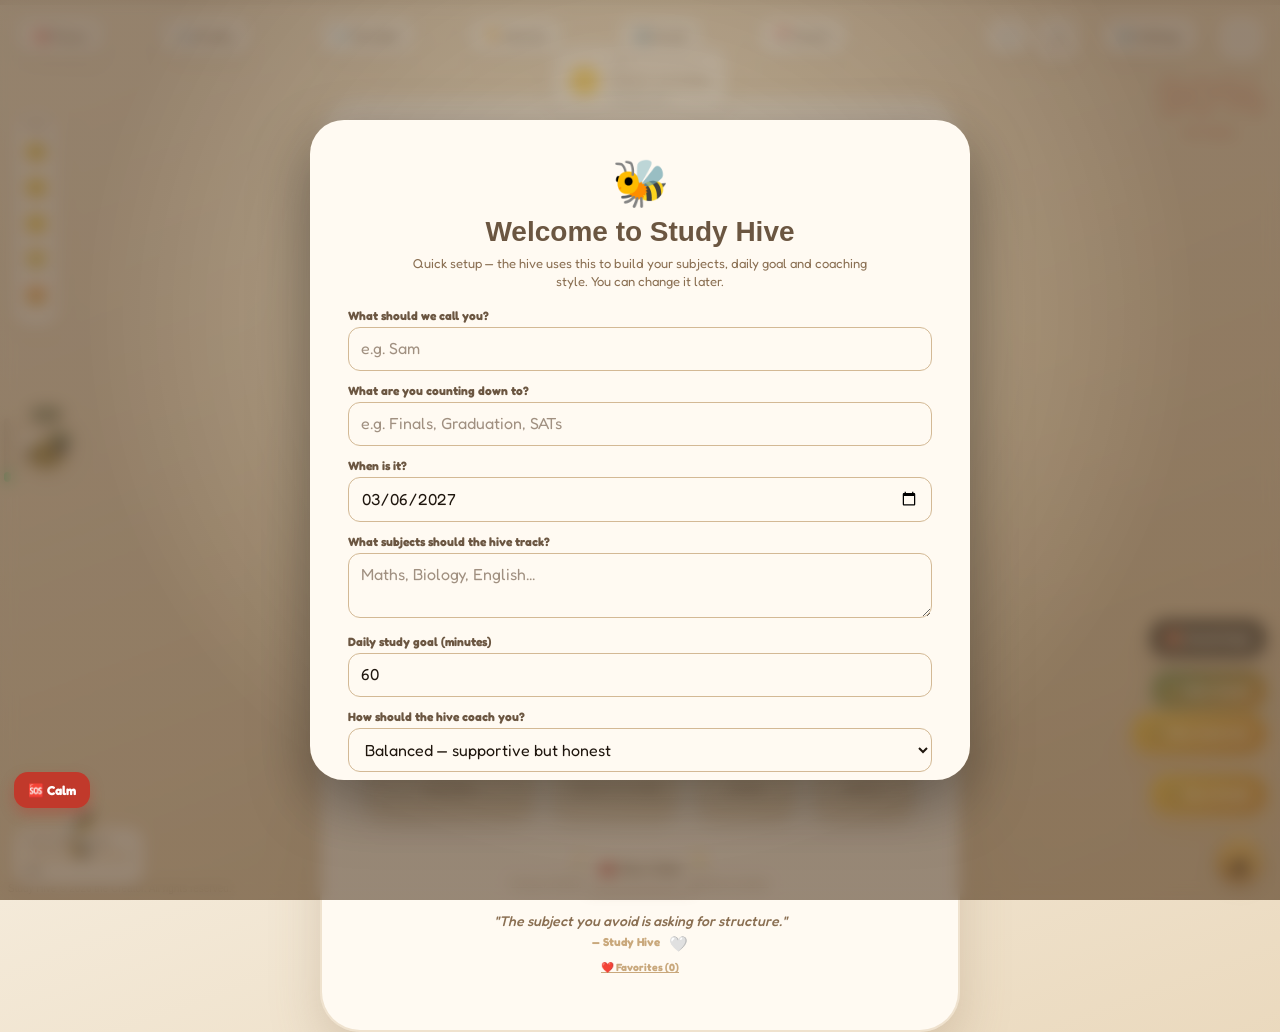
==== commit 16ae969a: "Rename index (23).html to index.html" ====
--- a/index.html
+++ b/index.html
@@ -30,668 +30,6 @@
   <link rel="stylesheet" href="css/app.css">
 
 
-<base target="_blank">
-</head>
- itself — it would
-     turn into a containing block for every position:fixed child and break
-     all of this app's fixed UI. Use a sibling overlay div instead. */
-  .god-mode-veil {
-    position: fixed; inset: 0; z-index: 1; pointer-events: none;
-    opacity: 0; transition: opacity 0.6s ease;
-    background: linear-gradient(120deg, rgba(255,213,79,0.18), rgba(226,155,28,0.12), rgba(255,213,79,0.18));
-    background-size: 300% 300%;
-  }
-  .god-mode-veil.show { opacity: 1; animation: godModeVeilShift 4s ease-in-out infinite; }
-  @keyframes godModeVeilShift {
-    0% { background-position: 0% 50%; }
-    50% { background-position: 100% 50%; }
-    100% { background-position: 0% 50%; }
-  }
-  body.god-mode .card { animation: godModeBorderPulse 1.2s ease-in-out infinite; }
-  body.god-mode .hive-bee-el,
-  body.god-mode .bee-wrap svg,
-  body.god-mode .hive-wrap svg,
-  body.god-mode .sergeant-persistent svg,
-  body.god-mode .buddy-bee-wrap svg {
-    filter: drop-shadow(0 0 6px #f4c430) drop-shadow(0 0 12px #ffd54f);
-  }
-  body.god-mode .award-cell.god-preview {
-    opacity: 1 !important; filter: saturate(1.4) drop-shadow(0 0 5px #f4c430);
-  }
-  .god-mode-toast {
-    position: fixed; top: 42px; left: 50%; z-index: 70;
-    transform: translateX(-50%) translateY(-12px) scale(0.9);
-    background: linear-gradient(145deg, #ffd54f, #f4c430, #e29b1c);
-    color: #4a3a1a; font-family: 'Baloo 2', sans-serif; font-weight: 800; font-size: 14px;
-    padding: 12px 22px; border-radius: 18px; box-shadow: 0 14px 30px rgba(226,155,28,0.55);
-    opacity: 0; pointer-events: none; text-align: center;
-    transition: opacity 0.4s ease, transform 0.4s ease;
-  }
-  .god-mode-toast.show { opacity: 1; transform: translateX(-50%) translateY(0) scale(1); }
-  .god-mode-crown-particle {
-    position: fixed; z-index: 66; pointer-events: none; font-size: 16px;
-    animation: pollenTrailFade 1s ease-out forwards;
-  }
-
-  /* ===== NEW: Secrets / Easter Egg Tracker ===== */
-  .secret-row {
-    display: flex; align-items: center; gap: 8px; padding: 7px 0;
-    font-size: 12.5px; color: var(--deep-brown); border-bottom: 1px solid rgba(139,111,82,0.15);
-  }
-  .secret-row:last-child { border-bottom: none; }
-  .secret-row .secret-icon { font-size: 16px; width: 22px; text-align: center; }
-  .secret-row.found { font-weight: 700; }
-  .secret-row.locked { opacity: 0.45; filter: grayscale(0.6); }
-  .secrets-progress { font-size: 11px; color: var(--brown); font-weight: 600; margin-bottom: 8px; }
-  body.night-mode .secret-row { color: #e8c89a; border-bottom-color: rgba(255,255,255,0.08); }
-  body.night-mode .secrets-progress { color: #b09070; }
-
-  /* ===== NEW: Time-Elapsed Progress Bar ===== */
-  .time-elapsed-wrap { margin: 10px 0 4px; }
-  .time-elapsed-label {
-    font-size: 9.5px; letter-spacing: 1px; text-transform: uppercase;
-    color: var(--brown); font-weight: 600; margin-bottom: 4px; display: flex; justify-content: space-between;
-  }
-  .time-elapsed-track { width: 100%; height: 6px; border-radius: 5px; background: var(--tan); overflow: hidden; }
-  .time-elapsed-fill {
-    height: 100%; width: 0%; border-radius: 5px;
-    background: linear-gradient(90deg, #c9a87c, var(--brown));
-    transition: width 1s ease;
-  }
-  body.night-mode .time-elapsed-label { color: #b09070; }
-  body.night-mode .time-elapsed-track { background: #3d2e1e; }
-
-  /* ===== NEW: Daily Challenge ===== */
-  .challenge-card {
-    background: var(--tan); border-radius: 14px; padding: 12px; font-size: 13px;
-    color: var(--deep-brown); font-weight: 600; text-align: center; margin-bottom: 10px;
-  }
-  body.night-mode .challenge-card { background: #3d2e1e; color: #e8c89a; }
-  .challenge-done-btn.done { background: linear-gradient(145deg, var(--honey1), var(--honey3)); color: var(--pearl); }
-
-  /* ===== NEW: Weekly Focus Chart ===== */
-  .weekly-chart {
-    display: flex; align-items: flex-end; justify-content: space-between;
-    gap: 4px; height: 60px; margin-top: 6px; padding: 0 2px;
-  }
-  .weekly-chart-col { display: flex; flex-direction: column; align-items: center; gap: 4px; flex: 1; height: 100%; justify-content: flex-end; }
-  .weekly-chart-bar {
-    width: 100%; max-width: 22px; border-radius: 5px 5px 2px 2px;
-    background: linear-gradient(180deg, var(--honey1), var(--honey3));
-    min-height: 3px; transition: height 0.4s ease;
-  }
-  .weekly-chart-label { font-size: 9px; color: var(--brown); font-weight: 700; }
-  body.night-mode .weekly-chart-label { color: #7c8aa0; }
-  body.night-mode .weekly-chart-bar { background: linear-gradient(180deg, var(--honey1), var(--honey2)); }
-
-  /* ===== NEW: Zen Focus Mode ===== */
-  body.zen-mode .misc-btn,
-  body.zen-mode .misc-panel,
-  body.zen-mode .focus-btn,
-  body.zen-mode .grade-btn,
-  body.zen-mode .breathing-btn,
-  body.zen-mode .sos-btn,
-  body.zen-mode .hive-wrap,
-  body.zen-mode .goal-wrap,
-  body.zen-mode .sleep-toggle-btn,
-  body.zen-mode .fullscreen-btn,
-  body.zen-mode .mood-tracker,
-  body.zen-mode .hive-population-badge,
-  body.zen-mode .xp-bar-track,
-  body.zen-mode .level-badge,
-  body.zen-mode .dock-toggle-btn,
-  body.zen-mode .todo-toggle-btn,
-  body.zen-mode .todo-panel,
-  body.zen-mode .bee-wrap,
-  body.zen-mode .hive-swarm,
-  body.zen-mode .buddy-bee-wrap,
-  body.zen-mode .sergeant-persistent,
-  body.zen-mode .rage-meter,
-  body.zen-mode .sergeant-shadow,
-  body.zen-mode .sergeant-nag-bubble,
-  body.zen-mode .weather-widget,
-  body.zen-mode .hive-progress-wrap,
-  body.zen-mode .motivation-bubble {
-    opacity: 0 !important; pointer-events: none !important;
-    transition: opacity 0.3s ease;
-  }
-  body.zen-mode .focus-panel { display: block !important; }
-  .zen-exit-btn {
-    position: fixed; top: 18px; right: 18px; z-index: 100; display: none;
-    align-items: center; gap: 6px; background: var(--pearl); border: none; border-radius: 14px;
-    padding: 10px 16px; cursor: pointer; box-shadow: 0 6px 14px rgba(139,111,82,0.25);
-    font-family: 'Fredoka', sans-serif; font-weight: 700; font-size: 13px; color: var(--deep-brown);
-  }
-  body.zen-mode .zen-exit-btn { display: flex; }
-  body.night-mode .zen-exit-btn { background: #3d2e1e; color: #e8c89a; }
-
-  /* ===== NEW: Collapsible bottom dock ===== */
-  .dock-item {
-    transition: opacity 0.25s ease, transform 0.25s ease;
-  }
-  body:not(.dock-open) .dock-item {
-    opacity: 0; transform: translateY(16px) scale(0.94);
-    pointer-events: none; visibility: hidden;
-  }
-  body.dock-open .dock-item {
-    opacity: 1; transform: none; pointer-events: auto; visibility: visible;
-  }
-  .dock-toggle-btn {
-    position: fixed; bottom: 14px; left: 50%; transform: translateX(-50%); z-index: 23;
-    background: var(--pearl); border: none; border-radius: 14px;
-    padding: 10px 16px; cursor: pointer; box-shadow: 0 6px 14px rgba(139,111,82,0.25);
-    font-family: 'Fredoka', sans-serif; font-weight: 700; font-size: 13px;
-    color: var(--deep-brown); transition: transform 0.15s ease, box-shadow 0.15s ease, background 0.2s ease;
-  }
-  .dock-toggle-btn:hover { transform: translateX(-50%) translateY(-2px); box-shadow: 0 8px 18px rgba(139,111,82,0.32); }
-  body.dock-open .dock-toggle-btn {
-    background: linear-gradient(145deg, var(--honey1), var(--honey3)); color: var(--pearl);
-  }
-  body.night-mode .dock-toggle-btn { background: #3d2e1e; color: #e8c89a; }
-  body.night-mode.dock-open .dock-toggle-btn { background: linear-gradient(145deg, var(--honey1), var(--honey3)); color: var(--pearl); }
-
-  /* ===== NEW: SOS Calm Button ===== */
-  .sos-btn {
-    position: fixed; bottom: 92px; left: 14px; z-index: 22;
-    background: #c1392b; color: #fff; border: none; border-radius: 14px;
-    padding: 10px 14px; font-family: 'Fredoka', sans-serif; font-weight: 700; font-size: 13px;
-    cursor: pointer; box-shadow: 0 6px 14px rgba(193,57,43,0.35);
-    transition: transform 0.15s ease, box-shadow 0.15s ease;
-  }
-  .sos-btn:hover { transform: translateY(-2px); box-shadow: 0 8px 18px rgba(193,57,43,0.45); }
-  .sos-veil {
-    position: fixed; inset: 0; z-index: 80; background: rgba(10,10,15,0.55);
-    opacity: 0; pointer-events: none; transition: opacity 0.6s ease;
-  }
-  .sos-veil.show { opacity: 1; pointer-events: auto; }
-  .sos-message {
-    position: fixed; top: 18%; left: 50%; z-index: 81; transform: translateX(-50%) translateY(10px);
-    background: var(--pearl); color: var(--deep-brown); padding: 16px 24px; border-radius: 20px;
-    font-family: 'Baloo 2', sans-serif; font-weight: 700; font-size: 15px; text-align: center;
-    max-width: 300px; opacity: 0; pointer-events: none; box-shadow: 0 20px 40px rgba(0,0,0,0.3);
-    transition: opacity 0.6s ease, transform 0.6s ease;
-  }
-  .sos-message.show { opacity: 1; transform: translateX(-50%) translateY(0); pointer-events: auto; }
-
-  /* ===== NEW: Milestone Toast ===== */
-  .milestone-toast {
-    position: fixed; top: 92px; left: 50%; z-index: 24;
-    transform: translateX(-50%) translateY(-12px) scale(0.9);
-    background: var(--pearl); color: var(--deep-brown);
-    font-family: 'Baloo 2', sans-serif; font-weight: 700; font-size: 13px;
-    padding: 10px 18px; border-radius: 16px; box-shadow: 0 12px 26px rgba(139,111,82,0.3);
-    opacity: 0; pointer-events: none; text-align: center; max-width: 260px;
-    transition: opacity 0.4s ease, transform 0.4s ease;
-  }
-  .milestone-toast.show { opacity: 1; transform: translateX(-50%) translateY(0) scale(1); }
-  body.night-mode .milestone-toast { background: #3d2e1e; color: #e8c89a; }
-
-  /* ===== NEW: Bee Fact Popup (footer secret) ===== */
-  .bee-fact-popup {
-    position: fixed; bottom: 100px; left: 50%; z-index: 45;
-    transform: translateX(-50%) translateY(10px) scale(0.9);
-    background: var(--pearl); color: var(--deep-brown); max-width: 260px;
-    font-size: 12.5px; font-weight: 600; padding: 12px 16px; border-radius: 16px;
-    box-shadow: 0 12px 26px rgba(139,111,82,0.3); opacity: 0; pointer-events: none;
-    transition: opacity 0.35s ease, transform 0.35s ease; text-align: center;
-  }
-  .bee-fact-popup.show { opacity: 1; transform: translateX(-50%) translateY(0) scale(1); }
-  body.night-mode .bee-fact-popup { background: #3d2e1e; color: #e8c89a; }
-
-  /* ===== NEW: Bee Clicker Mini-Game ===== */
-  .clicker-overlay {
-    position: fixed; inset: 0; z-index: 90; background: rgba(20,14,8,0.55);
-    display: none; align-items: center; justify-content: center;
-  }
-  .clicker-overlay.show { display: flex; }
-  .clicker-box {
-    background: var(--pearl); border-radius: 28px; padding: 22px; width: 280px;
-    text-align: center; box-shadow: 0 20px 50px rgba(0,0,0,0.4);
-    font-family: 'Fredoka', sans-serif;
-  }
-  .clicker-box h4 { font-family: 'Baloo 2', sans-serif; color: var(--deep-brown); margin-bottom: 8px; }
-  .clicker-arena {
-    position: relative; height: 200px; background: var(--tan); border-radius: 18px;
-    overflow: hidden; margin-bottom: 10px;
-  }
-  .clicker-target {
-    position: absolute; font-size: 28px; background: none; border: none; cursor: pointer;
-    line-height: 1; padding: 4px; transition: transform 0.1s ease;
-  }
-  .clicker-target:active { transform: scale(0.8); }
-  .clicker-stats { display: flex; justify-content: space-between; font-size: 12px; color: var(--brown); font-weight: 700; margin-bottom: 10px; }
-  body.night-mode .clicker-box { background: #2a1f14; }
-  body.night-mode .clicker-arena { background: #3d2e1e; }
-  body.night-mode .clicker-box h4, body.night-mode .clicker-stats { color: #e8c89a; }
-
-  /* ===== NEW: Study Heatmap ===== */
-  .heatmap-grid {
-    display: grid; grid-auto-flow: column; grid-template-rows: repeat(7, 12px);
-    gap: 3px; margin: 4px 0 10px;
-  }
-  .heatmap-cell {
-    width: 12px; height: 12px; border-radius: 3px; background: var(--tan);
-    cursor: default;
-  }
-  .heatmap-cell.lvl-1 { background: #f4dfa8; }
-  .heatmap-cell.lvl-2 { background: #f0c15a; }
-  .heatmap-cell.lvl-3 { background: #e29b1c; }
-  .heatmap-cell.lvl-4 { background: #b5720f; }
-  body.night-mode .heatmap-cell { background: #2a3648; }
-  body.night-mode .heatmap-cell.lvl-1 { background: #4a3a1e; }
-  body.night-mode .heatmap-cell.lvl-2 { background: #6e5220; }
-  body.night-mode .heatmap-cell.lvl-3 { background: #96701f; }
-  body.night-mode .heatmap-cell.lvl-4 { background: #c98f1f; }
-  .heatmap-legend { display: flex; align-items: center; gap: 4px; font-size: 10px; color: var(--brown); margin-bottom: 6px; }
-  body.night-mode .heatmap-legend { color: #7c8aa0; }
-  .heatmap-stats { font-size: 11px; color: var(--deep-brown); font-weight: 600; line-height: 1.5; }
-  body.night-mode .heatmap-stats { color: #cdd6e4; }
-
-  /* ===== NEW: Rival Hive Race ===== */
-  .rival-rate-row { display: flex; gap: 6px; margin-bottom: 12px; }
-  .rival-rate-btn {
-    flex: 1; background: var(--cream); border: none; border-radius: 10px;
-    padding: 7px 4px; font-family: 'Fredoka', sans-serif; font-weight: 700; font-size: 11px;
-    color: var(--deep-brown); cursor: pointer;
-  }
-  .rival-rate-btn.active { background: linear-gradient(145deg, var(--honey1), var(--honey3)); color: var(--pearl); }
-  body.night-mode .rival-rate-btn { background: #3d2e1e; color: #e8c89a; }
-  .race-track-wrap { margin-bottom: 8px; }
-  .race-track-label { font-size: 10px; letter-spacing: 0.5px; text-transform: uppercase; color: var(--brown); font-weight: 600; margin-bottom: 4px; }
-  body.night-mode .race-track-label { color: #7c8aa0; }
-  .race-track { width: 100%; height: 14px; border-radius: 8px; background: var(--tan); overflow: hidden; margin-bottom: 10px; position: relative; }
-  .race-track-fill { height: 100%; border-radius: 8px; transition: width 0.8s ease; }
-  .race-track-fill.you { background: linear-gradient(90deg, var(--honey1), var(--honey3)); }
-  .race-track-fill.rival { background: linear-gradient(90deg, #c1392b, #e0685c); }
-  .race-status { font-size: 12px; font-weight: 700; color: var(--deep-brown); text-align: center; margin-top: 4px; }
-  body.night-mode .race-status { color: #e8c89a; }
-
-  /* ===== NEW: Bee Garden ===== */
-  .garden-grid { display: grid; grid-template-columns: repeat(6, 1fr); gap: 6px; margin: 6px 0 10px; }
-  .garden-cell {
-    aspect-ratio: 1; border-radius: 50%; background: var(--tan);
-    display: flex; align-items: center; justify-content: center; font-size: 15px;
-  }
-  body.night-mode .garden-cell { background: #2a3648; }
-  .garden-cell.bloom {
-    background: linear-gradient(145deg, var(--honey1), var(--honey2));
-    animation: gardenBloom 0.5s ease;
-  }
-  @keyframes gardenBloom { 0% { transform: scale(0.4); opacity: 0; } 100% { transform: scale(1); opacity: 1; } }
-  .garden-stats { font-size: 11px; color: var(--deep-brown); font-weight: 600; line-height: 1.5; }
-  body.night-mode .garden-stats { color: #cdd6e4; }
-
-  /* ===== NEW: Streak Freeze ===== */
-  .freeze-count-badge {
-    display: inline-flex; align-items: center; justify-content: center;
-    background: rgba(255,255,255,0.35); border-radius: 8px; padding: 0 5px;
-    font-size: 11px; margin-left: 2px;
-  }
-
-  /* ===== NEW: Exam Countdown Badge ===== */
-  .exam-countdown-badge {
-    position: fixed; top: 18px; left: 910px; z-index: 20;
-    background: var(--pearl); border-radius: 14px; padding: 8px 12px;
-    font-family: 'Fredoka', sans-serif; font-weight: 700; font-size: 12px;
-    color: var(--deep-brown); box-shadow: 0 4px 12px rgba(139,111,82,0.2);
-    display: none;
-  }
-  .exam-countdown-badge.show { display: block; }
-  body.night-mode .exam-countdown-badge { background: #1c2738; color: #cdd6e4; }
-  .exam-countdown-badge.tier-low { border-left: 4px solid #6bbf6b; }
-  .exam-countdown-badge.tier-med { border-left: 4px solid #e2b91c; }
-  .exam-countdown-badge.tier-high { border-left: 4px solid #e2891c; }
-  .exam-countdown-badge.tier-critical { border-left: 4px solid #c1392b; color: #c1392b; }
-  body.night-mode .exam-countdown-badge.tier-critical { color: #ff8a75; }
-
-  /* ===== NEW: Time Capsule ===== */
-  .capsule-reveal-text {
-    background: var(--tan); border-radius: 14px; padding: 12px; font-size: 13px;
-    color: var(--deep-brown); font-weight: 600; text-align: left; white-space: pre-wrap;
-  }
-  body.night-mode .capsule-reveal-text { background: #3d2e1e; color: #e8c89a; }
-
-  /* ===== NEW: Mobile / small-screen responsive fix =====
-     Many toggle buttons above use fixed pixel "left" offsets designed for a
-     wide desktop window (see .misc-btn ids, .dock-item, grade/breathing btns).
-     On phones we reflow all of them into two scrollable bars instead, and
-     recenter every popup panel so nothing runs off-screen. */
-  .mobile-bar {
-    display: none;
-    position: fixed; left: 0; right: 0; z-index: 30;
-    gap: 8px; padding: 8px calc(10px + env(safe-area-inset-right)) 8px calc(10px + env(safe-area-inset-left));
-    overflow-x: auto;
-    -webkit-overflow-scrolling: touch; scrollbar-width: none;
-    background: rgba(244,234,217,0.85); backdrop-filter: blur(6px);
-  }
-  .mobile-bar::-webkit-scrollbar { display: none; }
-  #mobileTopBar { top: 0; padding-top: calc(8px + env(safe-area-inset-top)); }
-  #mobileDockBar { bottom: 0; padding-bottom: calc(8px + env(safe-area-inset-bottom)); }
-  body.night-mode .mobile-bar { background: rgba(22,32,47,0.85); }
-  body.is-mobile .mobile-bar { display: flex; }
-  body.is-mobile .dock-toggle-btn { display: none !important; }
-  /* Items reparented into a mobile bar become normal flex children,
-     overriding whatever fixed/left/right/top/bottom they had before. */
-  body.is-mobile .mb-item {
-    position: static !important; flex: 0 0 auto !important;
-    top: auto !important; left: auto !important; right: auto !important; bottom: auto !important;
-    transform: none !important; margin: 0 !important;
-    white-space: nowrap;
-  }
-  body.is-mobile .card { padding: 34px 20px; border-radius: 28px; }
-  body.is-mobile .countdown { flex-wrap: wrap; }
-  /* Give the fixed top/bottom bars room so they don't cover the card content,
-     plus extra space for notches / home-indicator / gesture bars on phones
-     like iPhone (safe-area-inset) so nothing sits under the notch or gets
-     swallowed by the swipe-up gesture area. */
-  body.is-mobile {
-    padding-top: calc(64px + env(safe-area-inset-top));
-    padding-bottom: calc(64px + env(safe-area-inset-bottom));
-    padding-left: calc(16px + env(safe-area-inset-left));
-    padding-right: calc(16px + env(safe-area-inset-right));
-  }
-  /* Landscape phones: bars run along the short (top/bottom) edges while the
-     notch is usually on a long (left/right) edge — keep that inset too. */
-  @media (max-width: 780px) and (orientation: landscape) {
-    body.is-mobile { padding-top: calc(56px + env(safe-area-inset-top)); padding-bottom: calc(56px + env(safe-area-inset-bottom)); }
-  }
-  /* Short-height screens (landscape phones, small browser windows) — the fixed
-     top/bottom bars plus generous vertical margins can push the card taller
-     than the viewport. Tighten vertical rhythm so more fits without scrolling. */
-  @media (max-height: 500px) {
-    body.is-mobile { padding-top: calc(48px + env(safe-area-inset-top)); padding-bottom: calc(48px + env(safe-area-inset-bottom)); }
-    body.is-mobile .card { padding: 20px 22px; }
-    .current-time { font-size: clamp(2.2rem, 9vw, 3.4rem); margin: 6px 0 4px; }
-    .current-date { margin-bottom: 12px; }
-    .divider { margin: 0 auto 12px; }
-    .subtitle { margin-bottom: 14px; }
-    .days-block { padding: 14px 24px; margin-bottom: 12px; }
-    .days-block .num, .unit .num { font-size: clamp(1.8rem, 7vw, 2.6rem); }
-    .unit { padding: 12px 14px; }
-    .countdown { gap: 8px; margin-bottom: 4px; }
-    .footer-note { margin-top: 12px; }
-  }
-  /* Very narrow phones (small Android, folded cover screens) get tighter
-     bar/card padding so nothing feels cramped or clipped. */
-  @media (max-width: 340px) {
-    body.is-mobile .card { padding: 26px 14px; }
-    .mobile-bar { gap: 6px; padding-left: calc(6px + env(safe-area-inset-left)); padding-right: calc(6px + env(safe-area-inset-right)); }
-  }
-
-  @media (max-width: 780px) {
-    /* Every popup panel becomes a centered modal instead of anchoring to a
-       button that may no longer be near it on a narrow screen. */
-    .misc-panel, .focus-panel, .grade-panel, .todo-panel, .breathing-panel {
-      position: fixed !important;
-      top: 50% !important; left: 50% !important; right: auto !important; bottom: auto !important;
-      transform: translate(-50%, -50%) !important;
-      width: 88vw !important; max-width: 360px !important; max-height: 78vh !important;
-    }
-  }
-
-  /* ===== FIX: "More Tools" dock row used hardcoded left:300px..1730px offsets,
-     which only ever fit on a ~1800px+ wide screen. On any normal laptop/desktop
-     screen those buttons (Water and Music furthest of all) ran off the right
-     edge or piled on top of the card. They're reflowed into a proper wrapping
-     bar below, on every screen size (not just mobile). ===== */
-  .tools-dock-bar {
-    position: fixed; bottom: 64px; left: 50%; transform: translateX(-50%);
-    z-index: 23; display: flex; flex-wrap: wrap; justify-content: center;
-    gap: 8px; max-width: 92vw; pointer-events: none;
-  }
-  .tools-dock-bar .dock-item { pointer-events: auto; }
-  .tools-dock-bar .dock-item {
-    position: static !important; left: auto !important; right: auto !important;
-    top: auto !important; bottom: auto !important; margin: 0 !important;
-  }
-  /* The panels for these dock buttons used to anchor under each button's old
-     hardcoded left position. Now that the buttons wrap freely, that anchor
-     point is meaningless, so these open as a centered popover instead —
-     works identically no matter how many tools are open or how narrow the
-     window is. */
-  #cardsPanel, #habitsPanel, #drawPanel, #waterPanel, #musicPanel,
-  #capsulePanel, #punsPanel, #secretsPanel, #challengePanel, #heatmapPanel,
-  #rivalPanel, #gardenPanel, #freezePanel, #notesPanel, #todoPanel,
-  #feedbackPanel, #tipsPanel {
-    position: fixed !important;
-    top: 50% !important; left: 50% !important; right: auto !important; bottom: auto !important;
-    transform: translate(-50%, -50%) !important;
-  }
-
-  /* ===== Onboarding welcome overlay (first visit only) ===== */
-  .onboard-veil {
-    position: fixed; inset: 0; z-index: 200;
-    background: rgba(107,86,65,0.45); backdrop-filter: blur(3px);
-    display: none; align-items: center; justify-content: center; padding: 20px;
-  }
-  .onboard-veil.show { display: flex; }
-  .onboard-card {
-    background: var(--pearl); border-radius: 26px; padding: 32px 28px;
-    width: 100%; max-width: 360px; box-shadow: 0 24px 60px rgba(0,0,0,0.35);
-    text-align: center;
-  }
-  .onboard-bee { font-size: 40px; margin-bottom: 6px; }
-  .onboard-card h2 {
-    font-family: 'Baloo 2', sans-serif; font-weight: 800; color: var(--deep-brown);
-    font-size: 22px; margin-bottom: 6px;
-  }
-  .onboard-sub { color: var(--brown); font-size: 13px; margin-bottom: 18px; line-height: 1.4; }
-  .onboard-label {
-    display: block; text-align: left; font-size: 12px; font-weight: 700;
-    color: var(--deep-brown); margin: 12px 0 4px;
-  }
-  .onboard-input {
-    width: 100%; padding: 10px 12px; border-radius: 12px; border: 1.5px solid var(--taupe);
-    background: #fff; font-family: 'Fredoka', sans-serif; font-size: 14px; color: var(--deep-brown);
-  }
-  .onboard-input:focus { outline: none; border-color: var(--honey2); }
-  .onboard-start-btn {
-    width: 100%; margin-top: 20px; padding: 12px; border: none; border-radius: 14px;
-    background: linear-gradient(145deg, var(--honey1), var(--honey3)); color: var(--pearl);
-    font-family: 'Fredoka', sans-serif; font-weight: 700; font-size: 15px; cursor: pointer;
-    box-shadow: 0 8px 18px rgba(201,140,80,0.35);
-  }
-  .onboard-start-btn:hover { transform: translateY(-1px); }
-  .onboard-skip-btn {
-    display: block; margin: 10px auto 0; background: none; border: none;
-    color: var(--brown); font-family: 'Fredoka', sans-serif; font-size: 12px;
-    text-decoration: underline; cursor: pointer;
-  }
-  body.night-mode .onboard-card { background: #16202f; }
-  body.night-mode .onboard-card h2 { color: #cdd6e4; }
-  body.night-mode .onboard-sub,
-  body.night-mode .onboard-label,
-  body.night-mode .onboard-skip-btn { color: #a0aec0; }
-  body.night-mode .onboard-input { background: #1c2738; border-color: #2c3a4e; color: #cdd6e4; }
-
-  /* ---- Guided feature tour ---- */
-  .tour-overlay { position: fixed; inset: 0; z-index: 500; display: none; }
-  .tour-overlay.show { display: block; }
-  .tour-catcher { position: fixed; inset: 0; background: transparent; }
-  .tour-spotlight {
-    position: fixed; z-index: 501; border: 3px solid var(--honey1); border-radius: 16px;
-    box-sizing: border-box;
-    box-shadow: 0 0 0 9999px rgba(40,28,16,0.6), 0 0 24px 6px rgba(244,196,48,0.55);
-    pointer-events: none; opacity: 1;
-    transition: top 0.25s ease, left 0.25s ease, width 0.25s ease, height 0.25s ease, opacity 0.2s ease;
-  }
-  .tour-spotlight.hidden { opacity: 0; }
-  .tour-card {
-    position: fixed; left: 50%; bottom: 22px; top: auto; transform: translateX(-50%);
-    z-index: 502; background: var(--pearl); border-radius: 22px; padding: 20px 22px;
-    width: 92%; max-width: 360px; max-height: 46vh; overflow-y: auto;
-    box-shadow: 0 18px 44px rgba(0,0,0,0.4); text-align: left;
-    transition: top 0.25s ease, bottom 0.25s ease;
-  }
-  /* When a step is spotlighting something in the "More Tools" dock, the dock
-     row lives at the bottom of the screen — right where this card normally
-     sits, covering it up. For those steps we flip the card to the top instead
-     so the highlighted tool stays visible, then flip back for every other
-     step. */
-  .tour-card.dock-mode { top: 18px; bottom: auto; }
-  .tour-card-icon { font-size: 28px; margin-bottom: 4px; }
-  .tour-card h3 {
-    font-family: 'Baloo 2', sans-serif; font-weight: 800; color: var(--deep-brown);
-    font-size: 18px; margin-bottom: 6px;
-  }
-  .tour-card p { color: var(--brown); font-size: 13px; line-height: 1.5; margin-bottom: 14px; }
-  .tour-card-progress {
-    font-size: 11px; font-weight: 700; color: var(--brown); letter-spacing: 0.3px;
-    margin-bottom: 10px; text-transform: uppercase;
-  }
-  .tour-card-actions { display: flex; align-items: center; gap: 8px; }
-  .tour-btn {
-    border: none; border-radius: 12px; padding: 10px 16px; cursor: pointer;
-    font-family: 'Fredoka', sans-serif; font-weight: 700; font-size: 13px;
-  }
-  .tour-btn-next {
-    flex: 1; background: linear-gradient(145deg, var(--honey1), var(--honey3));
-    color: var(--pearl); box-shadow: 0 8px 18px rgba(201,140,80,0.35);
-  }
-  .tour-btn-back { background: var(--cream); color: var(--deep-brown); border: 1.5px solid var(--taupe); }
-  .tour-btn-back:disabled { opacity: 0.4; cursor: default; }
-  .tour-skip-link {
-    display: block; text-align: center; margin-top: 10px; background: none; border: none;
-    color: var(--brown); font-family: 'Fredoka', sans-serif; font-size: 12px;
-    text-decoration: underline; cursor: pointer; width: 100%;
-  }
-  body.night-mode .tour-card { background: #16202f; }
-  body.night-mode .tour-card h3 { color: #cdd6e4; }
-  body.night-mode .tour-card p,
-  body.night-mode .tour-card-progress,
-  body.night-mode .tour-skip-link { color: #a0aec0; }
-  body.night-mode .tour-btn-back { background: #1c2738; border-color: #2c3a4e; color: #cdd6e4; }
-
-  /* ===== Smooth Start Upgrade ===== */
-  body.startup-soft {
-    overflow-x: hidden;
-  }
-  .startup-honey-glow {
-    position: fixed; inset: 0; z-index: 199; pointer-events: none;
-    display: flex; align-items: center; justify-content: center;
-    background:
-      radial-gradient(circle at 50% 42%, rgba(255,246,208,0.9), rgba(244,196,48,0.28) 28%, rgba(244,234,217,0) 62%),
-      linear-gradient(160deg, rgba(244,234,217,0.7), rgba(232,213,183,0.22));
-    opacity: 0; transition: opacity 0.9s cubic-bezier(.2,.8,.2,1), filter 0.9s ease;
-    filter: blur(0px);
-  }
-  .startup-honey-glow span {
-    font-size: clamp(38px, 10vw, 76px);
-    filter: drop-shadow(0 12px 28px rgba(139,111,82,0.28));
-    animation: startupBeeFloat 1.7s ease-in-out infinite;
-  }
-  @keyframes startupBeeFloat {
-    0%,100% { transform: translateY(0) rotate(-5deg) scale(1); }
-    50% { transform: translateY(-10px) rotate(5deg) scale(1.04); }
-  }
-  body.startup-soft .startup-honey-glow { opacity: 0.95; }
-  body.startup-soft.app-ready .startup-honey-glow { opacity: 0; filter: blur(10px); }
-  body.startup-soft .card {
-    opacity: 0; transform: translateY(18px) scale(0.985); filter: blur(4px);
-  }
-  body.startup-soft.app-ready .card {
-    opacity: 1; transform: translateY(0) scale(1); filter: blur(0);
-    transition: opacity 0.9s cubic-bezier(.2,.8,.2,1), transform 0.9s cubic-bezier(.2,.8,.2,1), filter 0.9s ease;
-  }
-  body.startup-soft .weather-widget,
-  body.startup-soft .focus-btn,
-  body.startup-soft .grade-btn,
-  body.startup-soft .breathing-btn,
-  body.startup-soft .misc-btn,
-  body.startup-soft .fullscreen-btn,
-  body.startup-soft .sleep-toggle-btn,
-  body.startup-soft .goal-wrap,
-  body.startup-soft .mood-tracker,
-  body.startup-soft .pomodoro-widget,
-  body.startup-soft .hive-progress-wrap,
-  body.startup-soft .hive-wrap,
-  body.startup-soft .dock-toggle-btn,
-  body.startup-soft .tools-dock-bar,
-  body.startup-soft .bee-wrap,
-  body.startup-soft .hive-population-badge,
-  body.startup-soft .sergeant-persistent {
-    opacity: 0;
-    transition: opacity 0.75s ease, transform 0.75s cubic-bezier(.2,.8,.2,1);
-  }
-  body.startup-soft .weather-widget { transform: translateX(-50%) translateY(-8px); }
-  body.startup-soft.app-ready .weather-widget { opacity: 1; transform: translateX(-50%) translateY(0); transition-delay: 0.22s; }
-  body.startup-soft.app-ready .focus-btn,
-  body.startup-soft.app-ready .grade-btn,
-  body.startup-soft.app-ready .breathing-btn,
-  body.startup-soft.app-ready .misc-btn,
-  body.startup-soft.app-ready .fullscreen-btn,
-  body.startup-soft.app-ready .sleep-toggle-btn,
-  body.startup-soft.app-ready .goal-wrap,
-  body.startup-soft.app-ready .mood-tracker,
-  body.startup-soft.app-ready .pomodoro-widget,
-  body.startup-soft.app-ready .hive-progress-wrap,
-  body.startup-soft.app-ready .hive-wrap,
-  body.startup-soft.app-ready .dock-toggle-btn,
-  body.startup-soft.app-ready .tools-dock-bar,
-  body.startup-soft.app-ready .bee-wrap,
-  body.startup-soft.app-ready .hive-population-badge,
-  body.startup-soft.app-ready .sergeant-persistent {
-    opacity: 1;
-  }
-  body.startup-soft.app-ready .focus-btn,
-  body.startup-soft.app-ready .grade-btn,
-  body.startup-soft.app-ready .breathing-btn,
-  body.startup-soft.app-ready .misc-btn,
-  body.startup-soft.app-ready .fullscreen-btn,
-  body.startup-soft.app-ready .sleep-toggle-btn { transition-delay: 0.32s; }
-  body.startup-soft.app-ready .hive-wrap,
-  body.startup-soft.app-ready .pomodoro-widget,
-  body.startup-soft.app-ready .mood-tracker { transition-delay: 0.46s; }
-  body.startup-soft.app-ready:not(.dock-open) .dock-item {
-    opacity: 0 !important; pointer-events: none !important; visibility: hidden;
-  }
-
-  /* Smoother onboarding / first-start card */
-  .onboard-veil {
-    display: flex; opacity: 0; visibility: hidden; pointer-events: none;
-    background:
-      radial-gradient(circle at 50% 35%, rgba(255,246,208,0.25), rgba(107,86,65,0.48) 64%),
-      rgba(107,86,65,0.42);
-    backdrop-filter: blur(8px) saturate(1.05);
-    transition: opacity 0.65s cubic-bezier(.2,.8,.2,1), visibility 0.65s step-end;
-  }
-  .onboard-veil.show {
-    display: flex; opacity: 1; visibility: visible; pointer-events: auto;
-    transition: opacity 0.65s cubic-bezier(.2,.8,.2,1), visibility 0s;
-  }
-  .onboard-card {
-    transform: translateY(22px) scale(0.96); opacity: 0;
-    transition: transform 0.7s cubic-bezier(.18,.9,.24,1.15), opacity 0.55s ease, box-shadow 0.5s ease;
-  }
-  .onboard-veil.show .onboard-card { transform: translateY(0) scale(1); opacity: 1; }
-  .onboard-bee { animation: onboardBeeSway 2.6s ease-in-out infinite; }
-  @keyframes onboardBeeSway {
-    0%,100% { transform: translateY(0) rotate(-6deg); }
-    50% { transform: translateY(-8px) rotate(6deg); }
-  }
-  .onboard-input {
-    transition: border-color 0.25s ease, box-shadow 0.25s ease, transform 0.2s ease;
-  }
-  .onboard-input:focus {
-    box-shadow: 0 0 0 4px rgba(244,196,48,0.18);
-    transform: translateY(-1px);
-  }
-  .onboard-start-btn { transition: transform 0.2s ease, box-shadow 0.2s ease, filter 0.2s ease; }
-  .onboard-start-btn:hover { transform: translateY(-2px); box-shadow: 0 10px 24px rgba(201,140,80,0.42); filter: brightness(1.03); }
-  .onboard-start-btn:active { transform: translateY(0) scale(0.99); }
-
-  .lofi-description {
-    font-size: 11.5px; color: var(--brown); line-height: 1.35;
-    margin: -4px 0 10px; text-align: center;
-  }
-  body.night-mode .lofi-description { color: #7c8aa0; }
-  .lofi-track-btn[data-track="outside"] {
-    background: linear-gradient(145deg, rgba(244,196,48,0.18), rgba(90,138,74,0.14));
-  }
-  .lofi-track-btn[data-track="outside"].playing {
-    background: linear-gradient(145deg, #f4c430, #5a8a4a); color: var(--pearl);
-  }
-</style>
 <base target="_blank">
 </head>
 <body class="startup-soft">
@@ -1513,7 +851,7 @@
            its email-decode script. Opened locally, from a file:// path, or on
            any non-Cloudflare host it 404s, so "Meet the Creator" went nowhere.
            Replaced with a plain mailto: to the same decoded address. -->
-      <a href="mailto:studyhive.co.za@gmail.com">Meet the Creator</a>
+      <a href="/cdn-cgi/l/email-protection#cbb8bfbeafb2a3a2bdaee5a8a4e5b1aa8baca6aaa2a7e5a8a4a6">Meet the Creator</a>
     </div>
 
     <div class="quote-rotator" id="quoteRotator">
@@ -1564,7 +902,7 @@
   </div>
 
 
-<script src="js/03-legal-link-fix-this-was-an.js"></script>
+<script data-cfasync="false" src="/cdn-cgi/scripts/5c5dd728/cloudflare-static/email-decode.min.js"></script><script src="js/03-legal-link-fix-this-was-an.js"></script>
 
 
 
--- a/css/app.css
+++ b/css/app.css
@@ -0,0 +1,4442 @@
+/* Study Hive - all styles merged in original document order.
+   Head <style> blocks first, then the body patch-layer styles.
+   Order preserved so the cascade is identical to the original.
+*/
+
+
+/* ===== [01] (style block 1) ===== */
+:root {
+    --cream: #f4ead9; --tan: #e8d5b7; --taupe: #d3b995; --brown: #8a6f52;
+    --deep-brown: #6b5641; --pearl: #fffaf2; --accent: #c9a87c;
+    --honey1: #f4c430; --honey2: #e29b1c; --honey3: #c97a12;
+    --night-dim: 1;
+  }
+  * { margin: 0; padding: 0; box-sizing: border-box; }
+  html, body { height: 100%; }
+  body {
+    min-height: 100vh;
+    background: linear-gradient(160deg, var(--cream) 0%, var(--tan) 55%, var(--taupe) 100%);
+    font-family: 'Fredoka', sans-serif;
+    display: flex; align-items: center; justify-content: center;
+    padding: 24px; overflow-x: hidden; position: relative;
+    transition: background 1.4s ease, filter 1.4s ease;
+  }
+  body.sleep-mode {
+    background: linear-gradient(160deg, #0d1420 0%, #10192a 55%, #0a121c 100%);
+    /* NOTE: intentionally no filter/transform on body here — that would make body
+       a containing block for every position:fixed child (bees, hive, buttons)
+       and break their stacking/positioning (this used to cause the ambient bees
+       to render behind the timer card). Dimming is done with .sleep-veil instead. */
+  }
+  body.sleep-mode .card {
+    background: #16202f;
+    box-shadow: 0 20px 50px rgba(0,0,0,0.5), inset 0 0 0 2px rgba(120,140,170,0.12);
+  }
+  body.sleep-mode .current-time,
+  body.sleep-mode .title,
+  body.sleep-mode .days-block .num,
+  body.sleep-mode .unit .num { color: #cdd6e4 !important; -webkit-text-fill-color: #cdd6e4; }
+  body.sleep-mode .current-date,
+  body.sleep-mode .subtitle,
+  body.sleep-mode .footer-note,
+  body.sleep-mode .clock-label { color: #6d7b91 !important; }
+  body.sleep-mode .unit,
+  body.sleep-mode .days-block { background: #1c2738 !important; box-shadow: inset 0 2px 6px rgba(255,255,255,0.03), 0 6px 14px rgba(0,0,0,0.35) !important; }
+  body.sleep-mode .unit .unit-label,
+  body.sleep-mode .days-block .unit-label { color: #7c8aa0 !important; }
+  body.sleep-mode .bubble { opacity: 0.12; }
+  body.sleep-mode .bee-wrap,
+  body.sleep-mode .sergeant-persistent,
+  body.sleep-mode .sergeant-nag-bubble,
+  body.sleep-mode .motivation-bubble,
+  body.sleep-mode .drip { opacity: 0 !important; pointer-events: none !important; }
+  body.sleep-mode .hive-wrap { filter: grayscale(0.5) brightness(0.55) drop-shadow(0 4px 8px rgba(0,0,0,0.4)) !important; }
+  body.sleep-mode .hive-progress-wrap,
+  body.sleep-mode .goal-wrap,
+  body.sleep-mode .focus-btn,
+  body.sleep-mode .focus-panel { background: #1c2738; box-shadow: 0 4px 12px rgba(0,0,0,0.35); }
+  body.sleep-mode .hive-progress-label,
+  body.sleep-mode .focus-meter-label,
+  body.sleep-mode .streak-label { color: #7c8aa0; }
+  body.sleep-mode *, body.sleep-mode *::before, body.sleep-mode *::after {
+    animation-play-state: paused !important;
+    transition-duration: 0.6s !important;
+  }
+
+  /* Night Mode: auto 18:00-05:00 */
+  body.night-mode {
+    background: linear-gradient(160deg, #1a1208 0%, #2e1e0e 55%, #1f140a 100%);
+  }
+  body.night-mode .card {
+    background: #2a1f14;
+    box-shadow: 0 20px 50px rgba(0,0,0,0.45), inset 0 0 0 2px rgba(201,140,80,0.25);
+  }
+  body.night-mode .current-time,
+  body.night-mode .title,
+  body.night-mode .days-block .num,
+  body.night-mode .unit .num { color: #e8c89a !important; -webkit-text-fill-color: #e8c89a; }
+  body.night-mode .current-date,
+  body.night-mode .subtitle,
+  body.night-mode .footer-note,
+  body.night-mode .clock-label { color: #a08060 !important; }
+  body.night-mode .unit,
+  body.night-mode .days-block { background: #3d2e1e !important; box-shadow: inset 0 2px 6px rgba(255,255,255,0.04), 0 6px 14px rgba(0,0,0,0.4) !important; }
+  body.night-mode .unit .unit-label,
+  body.night-mode .days-block .unit-label { color: #b09070 !important; }
+  body.night-mode .bubble { opacity: 0.08; background: radial-gradient(circle at 30% 30%, rgba(255,200,120,0.3), #5a3d20 70%); }
+  body.night-mode .divider { background: #a07040; }
+  body.night-mode .hive-progress-wrap,
+  body.night-mode .goal-wrap,
+  body.night-mode .focus-btn,
+  body.night-mode .focus-panel { background: #3d2e1e; box-shadow: 0 4px 12px rgba(0,0,0,0.4); }
+  body.night-mode .hive-progress-label,
+  body.night-mode .focus-meter-label,
+  body.night-mode .streak-label { color: #b09070; }
+  body.night-mode .focus-preset-btn { background: linear-gradient(145deg, #4a3a28, #3d2e1e); color: #e8c89a; }
+  body.night-mode .focus-preset-btn.active { background: linear-gradient(145deg, var(--honey1), var(--honey3)); color: var(--pearl); }
+  body.night-mode .focus-session-time { color: #e8c89a; }
+  body.night-mode .focus-meter-pct { color: #e8c89a; }
+  body.night-mode .streak-count { color: var(--honey2); }
+  body.night-mode .streak-unit { color: #b09070; }
+  body.night-mode .streak-best { color: #a08060; }
+  body.night-mode .goal-number .goal-back { color: rgba(193,57,43,0.18); -webkit-text-stroke: 1px rgba(193,57,43,0.3); }
+  body.night-mode .goal-number .goal-front { color: #d45040; text-shadow: 0 0 12px rgba(193,57,43,0.25); }
+  body.night-mode .goal-label { color: #d45040; opacity: 0.6; }
+
+  /* Night text glitch */
+  body.night-mode .card .title,
+  body.night-mode .card .subtitle,
+  body.night-mode .card .current-time,
+  body.night-mode .card .current-date,
+  body.night-mode .card .footer-note,
+  body.night-mode .card .clock-label,
+  body.night-mode .card .days-block .num,
+  body.night-mode .card .unit .num,
+  body.night-mode .card .unit-label {
+    animation: textGlitch 2.5s infinite;
+  }
+  body.night-mode.night-fixed .card .title,
+  body.night-mode.night-fixed .card .subtitle,
+  body.night-mode.night-fixed .card .current-time,
+  body.night-mode.night-fixed .card .current-date,
+  body.night-mode.night-fixed .card .footer-note,
+  body.night-mode.night-fixed .card .clock-label,
+  body.night-mode.night-fixed .card .days-block .num,
+  body.night-mode.night-fixed .card .unit .num,
+  body.night-mode.night-fixed .card .unit-label {
+    animation: none !important; filter: none !important; opacity: 1 !important;
+    transform: none !important; text-shadow: none !important;
+  }
+  @keyframes textGlitch {
+    0%, 88%, 100% { transform: none; opacity: 1; filter: none; text-shadow: none; }
+    89% { transform: skewX(10deg) translateX(2px); opacity: 0.85; filter: blur(0.3px); text-shadow: 1px 0 #c1392b, -1px 0 #2b2b2b; }
+    90% { transform: skewX(-6deg) translateX(-1px); opacity: 0.7; }
+    91% { transform: skewX(14deg) translateX(3px); opacity: 0.9; text-shadow: -2px 0 #c1392b, 2px 0 #2b2b2b; }
+    92% { transform: skewX(-10deg) translateX(-2px); opacity: 0.6; filter: blur(0.5px); }
+    93% { transform: skewX(4deg) translateX(1px); opacity: 0.8; }
+    94% { transform: skewX(-14deg) translateX(-3px); opacity: 0.75; text-shadow: 2px 0 #c1392b, -2px 0 #2b2b2b; }
+    95% { transform: none; opacity: 0.4; filter: blur(1px); }
+    96% { transform: skewX(8deg) translateX(2px); opacity: 0.9; }
+    97% { transform: skewX(-4deg) translateX(-1px); opacity: 0.5; filter: blur(0.4px); }
+    98% { transform: skewX(12deg) translateX(2px); opacity: 0.85; text-shadow: -1px 0 #c1392b, 1px 0 #2b2b2b; }
+    99% { transform: none; opacity: 1; filter: none; }
+  }
+
+  .sleep-toggle-btn {
+    position: fixed; top: 18px; right: 68px; z-index: 20;
+    background: var(--pearl); border: none; border-radius: 14px;
+    width: 42px; height: 42px; display: flex; align-items: center; justify-content: center;
+    cursor: pointer; box-shadow: 0 6px 14px rgba(139,111,82,0.2);
+    font-size: 18px; transition: transform 0.15s ease, box-shadow 0.15s ease, background 0.4s ease;
+  }
+  .sleep-toggle-btn:hover { transform: translateY(-2px); box-shadow: 0 8px 18px rgba(139,111,82,0.28); }
+  body.sleep-mode .sleep-toggle-btn { background: #1c2738; box-shadow: 0 6px 14px rgba(0,0,0,0.4); }
+  body.night-mode .sleep-toggle-btn { background: #3d2e1e; box-shadow: 0 6px 14px rgba(0,0,0,0.4); }
+  .sleep-veil {
+    position: fixed; inset: 0; z-index: 5; pointer-events: none;
+    background: radial-gradient(circle at 50% 40%, rgba(10,16,26,0) 0%, rgba(6,10,18,0.5) 100%);
+    opacity: 0; transition: opacity 1.4s ease, background 0.5s ease;
+  }
+  body.sleep-mode .sleep-veil { opacity: var(--night-dim, 1); }
+  .night-veil-dim {
+    position: fixed; inset: 0; z-index: 5; pointer-events: none;
+    background: #05070c; opacity: 0; transition: opacity 0.5s ease;
+  }
+  body.sleep-mode .night-veil-dim { opacity: calc(var(--night-dim, 1) * 0.22); }
+  body.night-mode .night-veil-dim { opacity: calc(var(--night-dim, 1) * 0.12); }
+  .sleep-stars { position: fixed; inset: 0; z-index: 4; pointer-events: none; opacity: 0; transition: opacity 1.4s ease; }
+  body.sleep-mode .sleep-stars { opacity: 0.8; }
+  .sleep-star { position: absolute; width: 2px; height: 2px; background: #cdd6e4; border-radius: 50%; }
+
+  body:fullscreen {
+    display: flex; align-items: center; justify-content: center;
+    background: linear-gradient(160deg, var(--cream) 0%, var(--tan) 55%, var(--taupe) 100%);
+  }
+  body.night-mode:fullscreen {
+    background: linear-gradient(160deg, #1a1208 0%, #2e1e0e 55%, #1f140a 100%);
+  }
+  body.sleep-mode:fullscreen {
+    background: linear-gradient(160deg, #0d1420 0%, #10192a 55%, #0a121c 100%);
+  }
+  body::backdrop {
+    background: linear-gradient(160deg, var(--cream) 0%, var(--tan) 55%, var(--taupe) 100%);
+  }
+  body.night-mode::backdrop {
+    background: linear-gradient(160deg, #1a1208 0%, #2e1e0e 55%, #1f140a 100%);
+  }
+  body.sleep-mode::backdrop {
+    background: linear-gradient(160deg, #0d1420 0%, #10192a 55%, #0a121c 100%);
+  }
+
+  .bubble {
+    position: fixed; border-radius: 50%;
+    background: radial-gradient(circle at 30% 30%, rgba(255,255,255,0.6), var(--taupe) 70%);
+    opacity: 0.5; animation: float 10s ease-in-out infinite; z-index: 1; pointer-events: none;
+  }
+  .bubble:nth-child(1){ width:70px; height:70px; top:8%; left:6%; animation-delay:0s;}
+  .bubble:nth-child(2){ width:40px; height:40px; top:70%; left:10%; animation-delay:2s;}
+  .bubble:nth-child(3){ width:55px; height:55px; top:15%; right:8%; animation-delay:1s;}
+  .bubble:nth-child(4){ width:30px; height:30px; top:80%; right:12%; animation-delay:3s;}
+  .bubble:nth-child(5){ width:90px; height:90px; bottom:5%; left:45%; animation-delay:1.5s;}
+  @keyframes float { 0%,100% { transform: translateY(0px);} 50% { transform: translateY(-22px);} }
+
+  .bee-wrap {
+    position: fixed; top: 0; left: 0; width: 46px; height: 46px;
+    z-index: 10; pointer-events: none;
+    animation: roam-bee-1 12s ease-in-out infinite;
+  }
+  .bee-wrap.bee-2 { animation: roam-bee-2 10s ease-in-out infinite; }
+  .bee-wrap.bee-3 { animation: roam-bee-3 14s ease-in-out infinite; }
+  .bee-bob { width: 100%; height: 100%; animation: bob 0.35s ease-in-out infinite alternate; }
+  .wing { transform-origin: 23px 20px; animation: flap 0.12s ease-in-out infinite alternate; }
+  .wing.wing-right { animation-name: flap-right; }
+  @keyframes bob { from { transform: translateY(-3px) rotate(-4deg);} to { transform: translateY(3px) rotate(4deg);} }
+  @keyframes flap { from { transform: scaleY(1) rotate(0deg);} to { transform: scaleY(0.4) rotate(-12deg);} }
+  @keyframes flap-right { from { transform: scaleY(1) rotate(0deg);} to { transform: scaleY(0.4) rotate(12deg);} }
+
+  @keyframes roam-bee-1 {
+    0%   { top: 8%;  left: 4%;  transform: scaleX(1) scale(1) rotate(0deg); opacity: 1; }
+    15%  { top: 22%; left: 55%; transform: scaleX(1) scale(1) rotate(8deg); opacity: 1; }
+    30%  { top: 6%;  left: 78%; transform: scaleX(-1) scale(1) rotate(-6deg); opacity: 1; }
+    42%  { top: 78%; left: 84%; transform: scaleX(-1) scale(1) rotate(0deg); opacity: 1; }
+    46%  { top: 83%; left: 89%; transform: scaleX(-1) scale(0.25) rotate(0deg); opacity: 0.3; }
+    50%  { top: 83%; left: 89%; transform: scaleX(-1) scale(0.25) rotate(0deg); opacity: 0.3; }
+    54%  { top: 78%; left: 82%; transform: scaleX(-1) scale(1) rotate(-8deg); opacity: 1; }
+    65%  { top: 70%; left: 55%; transform: scaleX(1) scale(1) rotate(-8deg); opacity: 1; }
+    80%  { top: 85%; left: 20%; transform: scaleX(1) scale(1) rotate(6deg); opacity: 1; }
+    92%  { top: 50%; left: 5%;  transform: scaleX(-1) scale(1) rotate(-4deg); opacity: 1; }
+    100% { top: 8%;  left: 4%;  transform: scaleX(1) scale(1) rotate(0deg); opacity: 1; }
+  }
+  @keyframes roam-bee-2 {
+    0%   { top: 75%; left: 82%; transform: scaleX(-1) scale(1) rotate(0deg); opacity: 1; }
+    14%  { top: 40%; left: 65%; transform: scaleX(-1) scale(1) rotate(-10deg); opacity: 1; }
+    26%  { top: 78%; left: 86%; transform: scaleX(1) scale(1) rotate(0deg); opacity: 1; }
+    30%  { top: 83%; left: 89%; transform: scaleX(1) scale(0.25) rotate(0deg); opacity: 0.3; }
+    34%  { top: 83%; left: 89%; transform: scaleX(1) scale(0.25) rotate(0deg); opacity: 0.3; }
+    40%  { top: 15%; left: 40%; transform: scaleX(1) scale(1) rotate(8deg); opacity: 1; }
+    58%  { top: 30%; left: 10%; transform: scaleX(1) scale(1) rotate(-6deg); opacity: 1; }
+    75%  { top: 65%; left: 25%; transform: scaleX(-1) scale(1) rotate(10deg); opacity: 1; }
+    90%  { top: 85%; left: 60%; transform: scaleX(-1) scale(1) rotate(-8deg); opacity: 1; }
+    100% { top: 75%; left: 82%; transform: scaleX(-1) scale(1) rotate(0deg); opacity: 1; }
+  }
+  @keyframes roam-bee-3 {
+    0%   { top: 50%; left: 50%; transform: scaleX(1) scale(1) rotate(0deg); opacity: 1; }
+    18%  { top: 12%; left: 20%; transform: scaleX(1) scale(1) rotate(6deg); opacity: 1; }
+    34%  { top: 60%; left: 8%;  transform: scaleX(-1) scale(1) rotate(-8deg); opacity: 1; }
+    50%  { top: 88%; left: 45%; transform: scaleX(-1) scale(1) rotate(6deg); opacity: 1; }
+    62%  { top: 80%; left: 84%; transform: scaleX(1) scale(1) rotate(0deg); opacity: 1; }
+    66%  { top: 83%; left: 89%; transform: scaleX(1) scale(0.25) rotate(0deg); opacity: 0.3; }
+    70%  { top: 83%; left: 89%; transform: scaleX(1) scale(0.25) rotate(0deg); opacity: 0.3; }
+    74%  { top: 80%; left: 84%; transform: scaleX(1) scale(1) rotate(6deg); opacity: 1; }
+    88%  { top: 55%; left: 88%; transform: scaleX(1) scale(1) rotate(-6deg); opacity: 1; }
+    100% { top: 50%; left: 50%; transform: scaleX(1) scale(1) rotate(0deg); opacity: 1; }
+  }
+
+  .hive-wrap {
+    position: fixed; bottom: 14px; right: 14px; z-index: 30;
+    width: 72px; height: 72px; transform: scale(0.72);
+    transform-origin: bottom right;
+    transition: transform 0.15s ease, filter 1.2s ease;
+    filter: drop-shadow(0 4px 8px rgba(139,111,82,0.3));
+    cursor: pointer;
+  }
+  .hive-wrap svg { width: 100%; height: 100%; pointer-events: none; }
+  .hive-wrap:hover { filter: drop-shadow(0 6px 14px rgba(226,155,28,0.5)); }
+  .hive-wrap:active { transform: scale(0.62) !important; }
+  .hive-wrap.stage-1 { transform: scale(0.86); }
+  .hive-wrap.stage-2 { transform: scale(1); }
+  .hive-wrap.stage-3 { transform: scale(1.15); filter: drop-shadow(0 6px 14px rgba(226,155,28,0.45)); }
+  .hive-wrap.stage-4 { transform: scale(1.32); filter: drop-shadow(0 8px 20px rgba(244,196,48,0.6)); }
+  .hive-wrap .layer1, .hive-wrap .layer2, .hive-wrap .layer3, .hive-wrap .layer4 {
+    opacity: 0; transition: opacity 1s ease;
+  }
+  .hive-wrap.stage-1 .layer1 { opacity: 1; }
+  .hive-wrap.stage-2 .layer1, .hive-wrap.stage-2 .layer2 { opacity: 1; }
+  .hive-wrap.stage-3 .layer1, .hive-wrap.stage-3 .layer2, .hive-wrap.stage-3 .layer3 { opacity: 1; }
+  .hive-wrap.stage-4 .layer1, .hive-wrap.stage-4 .layer2, .hive-wrap.stage-4 .layer3, .hive-wrap.stage-4 .layer4 { opacity: 1; }
+
+  .motivation-bubble {
+    position: fixed; bottom: 96px; right: 14px; z-index: 31; max-width: 220px;
+    background: var(--pearl); border-radius: 18px 18px 4px 18px;
+    padding: 12px 16px; box-shadow: 0 10px 24px rgba(139,111,82,0.3);
+    font-family: 'Fredoka', sans-serif; font-size: 13px; font-weight: 600;
+    color: var(--deep-brown); opacity: 0;
+    transform: translateY(10px) scale(0.9);
+    transition: opacity 0.3s ease, transform 0.3s ease;
+    pointer-events: none;
+  }
+  .motivation-bubble.show { opacity: 1; transform: translateY(0) scale(1); }
+  body.night-mode .motivation-bubble {
+    background: #3d2e1e; color: #e8c89a; box-shadow: 0 10px 24px rgba(0,0,0,0.4);
+  }
+
+  .hive-progress-wrap {
+    position: fixed; bottom: 14px; left: 14px; z-index: 9;
+    background: rgba(255,250,242,0.85); border-radius: 16px;
+    padding: 8px 12px; box-shadow: 0 4px 12px rgba(139,111,82,0.2);
+    width: 130px;
+  }
+  .hive-progress-label {
+    font-size: 10px; letter-spacing: 1px; text-transform: uppercase;
+    color: var(--brown); font-weight: 600; margin-bottom: 5px;
+  }
+  .hive-progress-track {
+    width: 100%; height: 8px; border-radius: 6px;
+    background: var(--tan); overflow: hidden;
+  }
+  .hive-progress-fill {
+    height: 100%; width: 0%;
+    background: linear-gradient(90deg, var(--honey1), var(--honey3));
+    border-radius: 6px; transition: width 1s ease;
+  }
+  .hive-progress-pct {
+    font-size: 11px; color: var(--deep-brown); font-weight: 600; margin-top: 4px;
+  }
+
+  .card {
+    position: relative; z-index: 2;
+    background: var(--pearl); border-radius: 40px;
+    padding: 50px 40px; max-width: 640px; width: 100%; text-align: center;
+    box-shadow: 0 20px 50px rgba(139, 111, 82, 0.25), inset 0 0 0 2px rgba(201, 168, 124, 0.3);
+  }
+
+  .fullscreen-btn {
+    position: fixed; top: 18px; right: 18px; z-index: 20;
+    background: var(--pearl); border: none; border-radius: 14px;
+    width: 42px; height: 42px; display: flex; align-items: center; justify-content: center;
+    cursor: pointer; box-shadow: 0 6px 14px rgba(139,111,82,0.2);
+    transition: transform 0.15s ease, box-shadow 0.15s ease;
+  }
+  .fullscreen-btn:hover { transform: translateY(-2px); box-shadow: 0 8px 18px rgba(139,111,82,0.28); }
+  .fullscreen-btn svg { width: 20px; height: 20px; stroke: var(--deep-brown); }
+  body.night-mode .fullscreen-btn { background: #3d2e1e; }
+  body.night-mode .fullscreen-btn svg { stroke: #e8c89a; }
+
+  .goal-wrap {
+    position: fixed; top: 70px; right: 14px; z-index: 20; text-align: center;
+  }
+  .goal-number {
+    position: relative;
+    font-family: 'Baloo 2', sans-serif; font-weight: 800;
+    font-size: clamp(2.2rem, 8vw, 3.4rem); line-height: 1;
+  }
+  .goal-number .goal-back {
+    color: rgba(193, 57, 43, 0.22);
+    -webkit-text-stroke: 1px rgba(193, 57, 43, 0.4);
+  }
+  .goal-number .goal-front {
+    position: absolute; top: 0; left: 0;
+    color: #c1392b;
+    clip-path: inset(100% 0 0 0);
+    transition: clip-path 1s ease;
+    text-shadow: 0 0 12px rgba(193,57,43,0.35);
+  }
+  .goal-label {
+    font-size: 10px; letter-spacing: 1.5px; text-transform: uppercase;
+    color: #c1392b; font-weight: 700; opacity: 0.75; margin-top: 2px;
+  }
+
+  .focus-btn {
+    position: fixed; top: 18px; left: 18px; z-index: 20;
+    background: var(--pearl); border: none; border-radius: 14px;
+    padding: 10px 16px; display: flex; align-items: center; gap: 6px;
+    cursor: pointer; box-shadow: 0 6px 14px rgba(139,111,82,0.2);
+    font-family: 'Fredoka', sans-serif; font-weight: 600; font-size: 13px;
+    color: var(--deep-brown);
+    transition: transform 0.15s ease, box-shadow 0.15s ease;
+  }
+  .focus-btn:hover { transform: translateY(-2px); box-shadow: 0 8px 18px rgba(139,111,82,0.28); }
+  body.night-mode .focus-btn { background: #3d2e1e; color: #e8c89a; }
+
+  .focus-panel {
+    position: fixed; top: 68px; left: 18px; z-index: 25;
+    background: var(--pearl); border-radius: 22px; padding: 18px;
+    width: 280px; box-shadow: 0 14px 30px rgba(139,111,82,0.28);
+    display: none; max-height: 80vh; overflow-y: auto;
+  }
+  .focus-panel.show { display: block; }
+  .focus-panel h4 {
+    font-family: 'Baloo 2', sans-serif; color: var(--deep-brown);
+    margin-bottom: 12px; font-size: 14px; font-weight: 700;
+  }
+  body.night-mode .focus-panel h4 { color: #e8c89a; }
+
+  .subject-select {
+    width: 100%; padding: 8px 10px; border-radius: 10px; border: 1.5px solid var(--tan);
+    background: var(--cream); font-family: 'Fredoka', sans-serif; font-size: 12px;
+    color: var(--deep-brown); margin-bottom: 12px; cursor: pointer;
+  }
+  body.night-mode .subject-select {
+    background: #4a3a28; border-color: #5a4a38; color: #e8c89a;
+  }
+
+  .subject-progress-list { margin-bottom: 14px; }
+  .subject-progress-item { margin-bottom: 8px; }
+  .subject-progress-name {
+    font-size: 11px; color: var(--brown); font-weight: 600;
+    display: flex; justify-content: space-between; margin-bottom: 3px;
+  }
+  body.night-mode .subject-progress-name { color: #b09070; }
+  .subject-progress-track {
+    width: 100%; height: 6px; border-radius: 4px; background: var(--tan); overflow: hidden;
+  }
+  .subject-progress-fill {
+    height: 100%; border-radius: 4px;
+    background: linear-gradient(90deg, var(--honey1), var(--honey3));
+    transition: width 0.6s ease;
+  }
+  .subject-progress-pct {
+    font-size: 10px; color: var(--deep-brown); font-weight: 600;
+  }
+  body.night-mode .subject-progress-pct { color: #e8c89a; }
+
+  .focus-presets { display: flex; gap: 8px; margin-bottom: 14px; }
+  .focus-preset-btn {
+    flex: 1; background: linear-gradient(145deg, var(--cream), var(--tan));
+    border: none; border-radius: 12px; padding: 10px 4px;
+    font-weight: 700; color: var(--deep-brown); cursor: pointer;
+    font-family: 'Fredoka', sans-serif; font-size: 13px;
+    transition: background 0.2s ease, color 0.2s ease;
+  }
+  .focus-preset-btn.active {
+    background: linear-gradient(145deg, var(--honey1), var(--honey3));
+    color: var(--pearl);
+  }
+  .focus-session { display: none; margin-bottom: 14px; }
+  .focus-session.active { display: block; }
+  .focus-session-time {
+    font-family: 'Baloo 2', sans-serif; font-size: 2.4rem; font-weight: 800;
+    color: var(--deep-brown); text-align: center; margin-bottom: 8px;
+  }
+  .focus-session-track {
+    width: 100%; height: 8px; border-radius: 6px; background: var(--tan);
+    overflow: hidden; margin-bottom: 10px;
+  }
+  .focus-session-fill {
+    height: 100%; width: 0%;
+    background: linear-gradient(90deg, var(--honey1), var(--honey3));
+    border-radius: 6px; transition: width 1s linear;
+  }
+  .focus-stop-btn {
+    width: 100%; background: #c1392b; color: var(--pearl); border: none;
+    border-radius: 12px; padding: 9px; font-weight: 700; cursor: pointer;
+    font-family: 'Fredoka', sans-serif; font-size: 13px;
+  }
+  .focus-meter-label {
+    font-size: 10px; letter-spacing: 1px; text-transform: uppercase;
+    color: var(--brown); font-weight: 600; margin-bottom: 5px;
+  }
+  .focus-meter-track {
+    width: 100%; height: 8px; border-radius: 6px; background: var(--tan); overflow: hidden;
+  }
+  .focus-meter-fill {
+    height: 100%; width: 0%;
+    background: linear-gradient(90deg, var(--honey1), var(--honey3));
+    border-radius: 6px; transition: width 1s ease;
+  }
+  .focus-meter-pct { font-size: 11px; color: var(--deep-brown); font-weight: 600; margin-top: 4px; }
+
+  .clock-label {
+    font-family: 'Baloo 2', sans-serif; font-size: 20px; letter-spacing: 3px;
+    text-transform: uppercase; color: var(--accent); font-weight: 600;
+  }
+  .current-time {
+    font-family: 'Baloo 2', sans-serif; font-size: clamp(3.5rem, 13vw, 5.5rem);
+    color: var(--deep-brown); font-weight: 700; margin: 12px 0 6px; letter-spacing: 1px;
+  }
+  .current-date { font-size: 18px; color: var(--brown); font-weight: 500; margin-bottom: 30px; }
+  .divider { width: 60px; height: 4px; background: var(--accent); border-radius: 10px; margin: 0 auto 30px; opacity: 0.6; }
+
+  .title-wrap { position: relative; display: inline-block; margin-bottom: 6px; }
+  .title {
+    font-family: 'Baloo 2', sans-serif; font-weight: 700;
+    font-size: clamp(1.7rem, 5.5vw, 2.3rem); color: var(--deep-brown);
+    transition: color 1s ease, text-shadow 1s ease;
+  }
+  body[data-stage="2"] .title { color: var(--honey3); }
+  body[data-stage="3"] .title {
+    background: linear-gradient(180deg, var(--honey1), var(--honey3));
+    -webkit-background-clip: text; background-clip: text; color: transparent;
+    text-shadow: 0 1px 0 rgba(255,255,255,0.3);
+  }
+  body[data-stage="4"] .title {
+    background: linear-gradient(180deg, #ffe08a, var(--honey2));
+    -webkit-background-clip: text; background-clip: text; color: transparent;
+    animation: shimmer 1.6s ease-in-out infinite;
+  }
+  @keyframes shimmer { 0%,100% { filter: brightness(1); } 50% { filter: brightness(1.3); } }
+
+  .drip {
+    position: absolute; bottom: -14px; width: 7px; height: 0;
+    background: linear-gradient(180deg, var(--honey1), var(--honey3));
+    border-radius: 0 0 6px 6px; opacity: 0; transition: opacity 0.8s ease;
+  }
+  .drip::after {
+    content: ''; position: absolute; bottom: -5px; left: -1.5px;
+    width: 10px; height: 10px; border-radius: 50%;
+    background: var(--honey2);
+  }
+  .drip:nth-child(1) { left: 8%; animation: dripFall 2.6s ease-in infinite; animation-delay: 0.1s; }
+  .drip:nth-child(2) { left: 32%; animation: dripFall 3.1s ease-in infinite; animation-delay: 0.6s; }
+  .drip:nth-child(3) { left: 58%; animation: dripFall 2.4s ease-in infinite; animation-delay: 1.1s; }
+  .drip:nth-child(4) { left: 84%; animation: dripFall 2.9s ease-in infinite; animation-delay: 0.3s; }
+  body[data-stage="1"] .drip:nth-child(1) { opacity: 1; }
+  body[data-stage="2"] .drip:nth-child(1),
+  body[data-stage="2"] .drip:nth-child(2) { opacity: 1; }
+  body[data-stage="3"] .drip:nth-child(1),
+  body[data-stage="3"] .drip:nth-child(2),
+  body[data-stage="3"] .drip:nth-child(3) { opacity: 1; }
+  body[data-stage="4"] .drip { opacity: 1; }
+  @keyframes dripFall {
+    0% { height: 0; }
+    60% { height: 16px; }
+    100% { height: 16px; }
+  }
+
+  .subtitle { font-size: 15px; color: var(--brown); margin-bottom: 28px; font-weight: 500; }
+
+  .days-block {
+    background: linear-gradient(145deg, var(--accent), var(--brown));
+    border-radius: 28px; padding: 28px 36px; margin-bottom: 20px;
+    box-shadow: inset 0 2px 8px rgba(255,255,255,0.25), 0 10px 22px rgba(139,111,82,0.35);
+    transition: background 1s ease;
+  }
+  body[data-stage="3"] .days-block, body[data-stage="4"] .days-block {
+    background: linear-gradient(145deg, var(--honey1), var(--honey3));
+  }
+  .days-block .num {
+    font-family: 'Baloo 2', sans-serif; font-size: clamp(3.5rem, 13vw, 5.5rem);
+    font-weight: 800; color: var(--pearl); line-height: 1;
+  }
+  .days-block .unit-label {
+    font-size: 14px; letter-spacing: 2px; text-transform: uppercase;
+    color: var(--pearl); font-weight: 700; margin-top: 4px; opacity: 0.9;
+  }
+
+  .countdown { display: flex; justify-content: center; gap: 14px; flex-wrap: wrap; margin-bottom: 10px; }
+  .unit {
+    background: linear-gradient(145deg, var(--cream), var(--tan));
+    border-radius: 22px; padding: 24px 18px; min-width: 95px;
+    box-shadow: inset 0 2px 6px rgba(255,255,255,0.5), 0 6px 14px rgba(139,111,82,0.18);
+  }
+  .unit .num {
+    font-family: 'Baloo 2', sans-serif; font-size: clamp(2.6rem, 8vw, 3.8rem);
+    font-weight: 800; color: var(--deep-brown); line-height: 1;
+  }
+  .unit .unit-label {
+    font-size: 13px; letter-spacing: 1.5px; text-transform: uppercase;
+    color: var(--brown); font-weight: 600; margin-top: 6px;
+  }
+
+  .footer-note { margin-top: 30px; font-size: 15px; color: var(--accent); font-weight: 500; }
+  .legal-links { margin-top: 6px; font-size: 11px; color: var(--brown); opacity: 0.75; }
+  .legal-links a { color: inherit; text-decoration: underline; }
+  body.night-mode .legal-links { color: #b09070; }
+  body.sleep-mode .legal-links { color: #6d7b91; }
+
+  @media (max-width: 400px) { .unit { min-width: 76px; padding: 18px 12px; } }
+
+  .celebration-overlay {
+    position: fixed; inset: 0; z-index: 50;
+    display: none; align-items: center; justify-content: center;
+    background: radial-gradient(circle, rgba(244,196,48,0.35), rgba(139,111,82,0.55));
+    text-align: center;
+  }
+  .celebration-overlay.show { display: flex; }
+  .celebration-message {
+    font-family: 'Baloo 2', sans-serif; font-weight: 800;
+    font-size: clamp(1.8rem, 7vw, 3.2rem);
+    color: var(--pearl); text-shadow: 0 4px 18px rgba(139,111,82,0.6);
+    animation: pulseCelebrate 1.1s ease-in-out infinite;
+    padding: 0 20px;
+  }
+  @keyframes pulseCelebrate { 0%,100% { transform: scale(1); } 50% { transform: scale(1.08); } }
+
+  .confetti {
+    position: fixed; top: -20px; width: 10px; height: 16px; z-index: 51;
+    border-radius: 2px; opacity: 0.95; animation: confettiFall linear infinite;
+  }
+  .confetti:nth-child(1) { left: 4%;  background: var(--honey1); animation-duration: 3.2s; animation-delay: 0s; }
+  .confetti:nth-child(2) { left: 12%; background: var(--brown); animation-duration: 2.6s; animation-delay: 0.4s; }
+  .confetti:nth-child(3) { left: 20%; background: var(--honey3); animation-duration: 3.6s; animation-delay: 0.1s; }
+  .confetti:nth-child(4) { left: 30%; background: #c1392b; animation-duration: 2.9s; animation-delay: 0.7s; }
+  .confetti:nth-child(5) { left: 40%; background: var(--honey1); animation-duration: 3.1s; animation-delay: 0.2s; }
+  .confetti:nth-child(6) { left: 50%; background: var(--brown); animation-duration: 2.7s; animation-delay: 0.5s; }
+  .confetti:nth-child(7) { left: 58%; background: var(--honey3); animation-duration: 3.4s; animation-delay: 0.15s; }
+  .confetti:nth-child(8) { left: 66%; background: #c1392b; animation-duration: 2.5s; animation-delay: 0.6s; }
+  .confetti:nth-child(9) { left: 74%; background: var(--honey1); animation-duration: 3.3s; animation-delay: 0.3s; }
+  .confetti:nth-child(10) { left: 82%; background: var(--brown); animation-duration: 2.8s; animation-delay: 0.45s; }
+  .confetti:nth-child(11) { left: 90%; background: var(--honey3); animation-duration: 3.0s; animation-delay: 0.05s; }
+  .confetti:nth-child(12) { left: 96%; background: #c1392b; animation-duration: 3.5s; animation-delay: 0.55s; }
+  @keyframes confettiFall {
+    0% { transform: translateY(0) rotate(0deg); opacity: 1; }
+    100% { transform: translateY(110vh) rotate(540deg); opacity: 0.7; }
+  }
+
+  .sergeant-wrap {
+    position: fixed; inset: 0; z-index: 60;
+    display: none; align-items: center; justify-content: center;
+    pointer-events: none;
+  }
+  .sergeant-wrap.active { display: flex; }
+  .sergeant-bee {
+    position: relative; width: 190px; height: 190px; opacity: 0;
+    transform: translate(130vw, 40vh) scale(0.35) rotate(-14deg);
+    animation: sergeantFlyIn 1.1s cubic-bezier(.25,.9,.35,1.2) forwards;
+  }
+  .sergeant-wrap.active .sergeant-bee {
+    animation: sergeantFlyIn 1.1s cubic-bezier(.25,.9,.35,1.2) forwards, sergeantSqueeze 0.7s ease-in-out 1.15s 3;
+  }
+  @keyframes sergeantFlyIn {
+    0%   { transform: translate(130vw, 40vh) scale(0.35) rotate(-14deg); opacity: 0; }
+    65%  { transform: translate(0,0) scale(1.15) rotate(6deg); opacity: 1; }
+    80%  { transform: translate(0,0) scale(1.02) rotate(-3deg); opacity: 1; }
+    100% { transform: translate(0,0) scale(1.08) rotate(0deg); opacity: 1; }
+  }
+  @keyframes sergeantSqueeze {
+    0%, 100% { transform: translate(0,0) scale(1.08) rotate(0deg); }
+    50% { transform: translate(0,0) scale(1.16) rotate(0deg); }
+  }
+  .sergeant-arm {
+    position: absolute; top: 78px; width: 70px; height: 22px;
+    background: #2b2b2b; border-radius: 30px;
+    transform-origin: 8px 11px;
+    transition: transform 0.6s cubic-bezier(.3,.8,.4,1.4);
+  }
+  .sergeant-arm.left { left: -46px; transform: rotate(48deg); }
+  .sergeant-arm.right { right: -46px; transform: rotate(-48deg) scaleX(-1); }
+  .sergeant-wrap.active .sergeant-arm.left { transform: rotate(-18deg); }
+  .sergeant-wrap.active .sergeant-arm.right { transform: rotate(18deg) scaleX(-1); }
+  .sergeant-wrap.active.tough .sergeant-bee {
+    animation: sergeantFlyIn 1.1s cubic-bezier(.25,.9,.35,1.2) forwards, sergeantShake 0.45s ease-in-out 1.15s 5;
+  }
+  .sergeant-wrap.active.tough .sergeant-arm.left { transform: rotate(-96deg) translate(26px, -6px); }
+  .sergeant-wrap.active.tough .sergeant-arm.right { transform: rotate(96deg) translate(26px, -6px) scaleX(-1); }
+  @keyframes sergeantShake {
+    0%, 100% { transform: translate(0,0) scale(1.08) rotate(0deg); }
+    25% { transform: translate(0,0) scale(1.08) rotate(-8deg); }
+    75% { transform: translate(0,0) scale(1.08) rotate(8deg); }
+  }
+  .sergeant-bubble {
+    position: absolute; left: 50%; bottom: 100%;
+    transform: translateX(-50%) translateY(10px) scale(0.85);
+    margin-bottom: 14px;
+    background: var(--pearl); color: var(--deep-brown);
+    font-family: 'Baloo 2', sans-serif; font-weight: 700; font-size: 15px;
+    padding: 12px 18px; border-radius: 18px 18px 18px 4px;
+    white-space: normal; width: max-content; max-width: 220px; text-align: center;
+    box-shadow: 0 10px 24px rgba(139,111,82,0.35);
+    opacity: 0; transition: opacity 0.4s ease 1.1s, transform 0.4s ease 1.1s, background 0.3s ease, color 0.3s ease;
+  }
+  .sergeant-wrap.active .sergeant-bubble { opacity: 1; transform: translateX(-50%) translateY(0) scale(1); }
+  .sergeant-wrap.active.tough .sergeant-bubble {
+    background: #c1392b; color: var(--pearl); border-radius: 18px 18px 4px 18px;
+  }
+
+  .sergeant-persistent {
+    position: fixed; top: 50%; left: 12px; z-index: 15;
+    width: 68px; height: 68px; transform: translateY(-50%);
+    filter: drop-shadow(0 4px 10px rgba(139,111,82,0.35));
+    transition: filter 0.6s ease;
+  }
+  .sergeant-persistent svg { width: 100%; height: 100%; }
+  .sergeant-persistent .sergeant-bob { display: block; animation: sergeantBob 1.8s ease-in-out infinite; }
+  @keyframes sergeantBob {
+    0%, 100% { transform: translateY(0) rotate(-2deg); }
+    50% { transform: translateY(-4px) rotate(2deg); }
+  }
+  @keyframes sergeantShakeSmall {
+    0%, 100% { transform: translateY(0) rotate(-3deg); }
+    50% { transform: translateY(-3px) rotate(3deg); }
+  }
+  .sergeant-persistent.anger-0 svg { filter: saturate(0.95) brightness(1.02); }
+  .sergeant-persistent.anger-0 .sergeant-bob { animation-duration: 2.6s; }
+  .sergeant-persistent.anger-1 svg { filter: saturate(1.25); }
+  .sergeant-persistent.anger-1 .sergeant-bob { animation-duration: 1.4s; }
+  .sergeant-persistent.anger-2 svg { filter: sepia(0.35) hue-rotate(-25deg) saturate(1.6); }
+  .sergeant-persistent.anger-2 .sergeant-bob { animation-duration: 1s; }
+  .sergeant-persistent.anger-3 svg { filter: sepia(0.55) hue-rotate(-32deg) saturate(2) brightness(1.05); }
+  .sergeant-persistent.anger-3 .sergeant-bob { animation: sergeantShakeSmall 0.5s ease-in-out infinite; }
+  .sergeant-persistent.anger-4 svg { filter: sepia(0.7) hue-rotate(-36deg) saturate(2.4) brightness(1.1); }
+  .sergeant-persistent.anger-4 .sergeant-bob { animation: sergeantShakeSmall 0.3s ease-in-out infinite; }
+  .sergeant-persistent.anger-5 svg { filter: sepia(0.85) hue-rotate(-38deg) saturate(3) brightness(1.18) contrast(1.1); }
+  .sergeant-persistent.anger-5 .sergeant-bob { animation: sergeantErratic 0.9s steps(1) infinite; }
+  @keyframes sergeantErratic {
+    0%   { transform: translate(0px, 0px) rotate(-6deg) scale(1); }
+    12%  { transform: translate(6px, -9px) rotate(10deg) scale(1.05); }
+    24%  { transform: translate(-8px, 4px) rotate(-14deg) scale(0.97); }
+    36%  { transform: translate(4px, 10px) rotate(8deg) scale(1.02); }
+    48%  { transform: translate(-5px, -6px) rotate(-9deg) scale(1.04); }
+    60%  { transform: translate(9px, 2px) rotate(13deg) scale(0.98); }
+    72%  { transform: translate(-3px, -10px) rotate(-11deg) scale(1.05); }
+    84%  { transform: translate(7px, 6px) rotate(6deg) scale(1); }
+    100% { transform: translate(0px, 0px) rotate(-6deg) scale(1); }
+  }
+
+  /* Night roaming for sergeant */
+  body.night-mode .sergeant-persistent {
+    animation: sergeantNightRoam 7s ease-in-out infinite;
+    top: auto; left: auto; transform: none;
+  }
+  body.night-mode.night-fixed .sergeant-persistent {
+    animation: sergeantBob 1.8s ease-in-out infinite;
+    top: 50%; left: 12px; transform: translateY(-50%);
+  }
+  @keyframes sergeantNightRoam {
+    0%   { top: 8%;  left: 3%;  transform: scale(1) rotate(-4deg); }
+    15%  { top: 25%; left: 60%; transform: scale(1.05) rotate(8deg); }
+    30%  { top: 5%;  left: 80%; transform: scale(0.95) rotate(-6deg); }
+    45%  { top: 75%; left: 85%; transform: scale(1.08) rotate(10deg); }
+    60%  { top: 85%; left: 50%; transform: scale(1) rotate(-8deg); }
+    75%  { top: 60%; left: 20%; transform: scale(1.03) rotate(6deg); }
+    90%  { top: 30%; left: 5%;  transform: scale(0.97) rotate(-4deg); }
+    100% { top: 8%;  left: 3%;  transform: scale(1) rotate(-4deg); }
+  }
+
+  .sergeant-brow { transition: transform 0.6s ease, opacity 0.6s ease; transform-origin: 33px 19px; opacity: 0; }
+  .sergeant-persistent.anger-1 .sergeant-brow { transform: rotate(-6deg) translateY(0.5px); opacity: 0.7; }
+  .sergeant-persistent.anger-2 .sergeant-brow { transform: rotate(-14deg) translateY(1px); opacity: 1; }
+  .sergeant-brow-l, .sergeant-brow-r { opacity: 0; transition: transform 0.5s ease, opacity 0.5s ease; }
+  .sergeant-brow-l { transform-origin: 28.5px 16px; }
+  .sergeant-brow-r { transform-origin: 38.5px 16px; }
+  .sergeant-persistent.anger-3 .sergeant-brow { opacity: 0; }
+  .sergeant-persistent.anger-3 .sergeant-brow-l { opacity: 1; transform: rotate(10deg) translateY(1px); }
+  .sergeant-persistent.anger-3 .sergeant-brow-r { opacity: 1; transform: rotate(-10deg) translateY(1px); }
+  .sergeant-persistent.anger-4 .sergeant-brow-l { opacity: 1; transform: rotate(16deg) translateY(2px); }
+  .sergeant-persistent.anger-4 .sergeant-brow-r { opacity: 1; transform: rotate(-16deg) translateY(2px); }
+  .sergeant-persistent.anger-5 .sergeant-brow-l { opacity: 1; transform: rotate(22deg) translateY(2.5px); }
+  .sergeant-persistent.anger-5 .sergeant-brow-r { opacity: 1; transform: rotate(-22deg) translateY(2.5px); }
+  .sergeant-muscle { opacity: 0; transition: opacity 0.6s ease, transform 0.6s ease; transform-origin: center; transform: scale(0.6); }
+  .sergeant-persistent.anger-3 .sergeant-muscle { opacity: 0.55; transform: scale(0.85); }
+  .sergeant-persistent.anger-4 .sergeant-muscle { opacity: 0.8; transform: scale(1); }
+  .sergeant-persistent.anger-5 .sergeant-muscle { opacity: 1; transform: scale(1.15); }
+  .sergeant-cheek { opacity: 0; transition: opacity 0.6s ease; }
+  .sergeant-persistent.anger-4 .sergeant-cheek,
+  .sergeant-persistent.anger-5 .sergeant-cheek { opacity: 0.65; }
+  .sergeant-teeth { opacity: 0; transition: opacity 0.5s ease; }
+  .sergeant-persistent.anger-4 .sergeant-teeth,
+  .sergeant-persistent.anger-5 .sergeant-teeth { opacity: 1; }
+  .sergeant-fist {
+    position: absolute; top: 40px; width: 10px; height: 10px; border-radius: 50%;
+    background: #e0a838; border: 2px solid #2b2b2b; opacity: 0;
+    transition: opacity 0.6s ease, transform 0.6s ease;
+  }
+  .sergeant-fist.left { left: -6px; transform: scale(0.5); }
+  .sergeant-fist.right { right: -6px; transform: scale(0.5); }
+  .sergeant-persistent.anger-4 .sergeant-fist,
+  .sergeant-persistent.anger-5 .sergeant-fist { opacity: 1; transform: scale(1); }
+  .sergeant-persistent.anger-5 .sergeant-fist { animation: fistShake 0.3s ease-in-out infinite alternate; }
+  @keyframes fistShake { from { transform: scale(1) translateY(0); } to { transform: scale(1.08) translateY(-2px); } }
+  .sergeant-steam {
+    position: absolute; top: -4px; width: 6px; height: 6px; border-radius: 50%;
+    background: rgba(255,255,255,0.85); opacity: 0;
+  }
+  .sergeant-steam.s1 { left: 8px; }
+  .sergeant-steam.s2 { left: 24px; animation-delay: 0.4s; }
+  .sergeant-persistent.anger-3 .sergeant-steam,
+  .sergeant-persistent.anger-4 .sergeant-steam,
+  .sergeant-persistent.anger-5 .sergeant-steam { opacity: 0.9; animation: steamRise 1.3s ease-in infinite; }
+  .sergeant-persistent.anger-4 .sergeant-steam { animation-duration: 0.8s; }
+  .sergeant-persistent.anger-5 .sergeant-steam { animation-duration: 0.45s; }
+  @keyframes steamRise {
+    0% { transform: translateY(0) scale(0.6); opacity: 0.9; }
+    100% { transform: translateY(-22px) scale(1.3); opacity: 0; }
+  }
+
+  .sergeant-nag-bubble {
+    position: fixed; top: 50%; left: 88px; z-index: 16;
+    transform: translateY(-50%) translateX(-8px) scale(0.9);
+    max-width: 190px;
+    background: var(--pearl); color: var(--deep-brown);
+    font-family: 'Fredoka', sans-serif; font-weight: 600; font-size: 13px;
+    padding: 10px 14px; border-radius: 4px 18px 18px 18px;
+    box-shadow: 0 10px 22px rgba(139,111,82,0.3);
+    opacity: 0; pointer-events: none;
+    transition: opacity 0.35s ease, transform 0.35s ease, background 0.3s ease, color 0.3s ease;
+  }
+  .sergeant-nag-bubble.show { opacity: 1; transform: translateY(-50%) translateX(0) scale(1); }
+  .sergeant-nag-bubble.angry { background: #c1392b; color: var(--pearl); }
+  body.night-mode .sergeant-nag-bubble {
+    background: #3d2e1e; color: #e8c89a; box-shadow: 0 10px 22px rgba(0,0,0,0.4);
+  }
+  body.night-mode .sergeant-nag-bubble.angry {
+    background: #5a3d20; color: #e8c89a;
+  }
+
+  /* ===== Voice Wave Visualizer ===== */
+  .voice-wave { display: flex; align-items: flex-end; gap: 2px; height: 14px; margin-top: 6px; }
+  .voice-wave span { width: 3px; height: 3px; background: var(--deep-brown); border-radius: 2px; opacity: 0.7; }
+  .sergeant-nag-bubble.show .voice-wave span { animation: voiceWaveBounce 0.9s ease-in-out infinite; }
+  .voice-wave span:nth-child(1) { animation-delay: 0s; }
+  .voice-wave span:nth-child(2) { animation-delay: 0.12s; }
+  .voice-wave span:nth-child(3) { animation-delay: 0.24s; }
+  .voice-wave span:nth-child(4) { animation-delay: 0.36s; }
+  .voice-wave span:nth-child(5) { animation-delay: 0.48s; }
+  @keyframes voiceWaveBounce { 0%, 100% { height: 3px; } 50% { height: 14px; } }
+  body.night-mode .voice-wave span { background: #e8c89a; }
+  .sergeant-nag-bubble.angry .voice-wave span { background: var(--pearl); }
+
+  /* ===== Rage Meter ===== */
+  .rage-meter {
+    position: fixed; top: 50%; left: 4px; z-index: 15; transform: translateY(-50%);
+    width: 7px; height: 64px; border-radius: 5px; background: rgba(0,0,0,0.12);
+    overflow: hidden; display: flex; align-items: flex-end;
+    box-shadow: 0 2px 6px rgba(139,111,82,0.25); transition: opacity 0.5s ease;
+  }
+  body.night-mode .rage-meter { background: rgba(255,255,255,0.1); }
+  .rage-meter-fill { width: 100%; height: 15%; border-radius: 5px; background: #2ecc71; transition: height 0.8s ease, background 0.8s ease; }
+  .rage-meter.anger-0 .rage-meter-fill { height: 15%; background: #2ecc71; }
+  .rage-meter.anger-1 .rage-meter-fill { height: 40%; background: #f1c40f; }
+  .rage-meter.anger-2 .rage-meter-fill { height: 62%; background: #e67e22; }
+  .rage-meter.anger-3 .rage-meter-fill { height: 85%; background: #e74c3c; }
+  .rage-meter.anger-4 .rage-meter-fill { height: 100%; background: #e74c3c; animation: rageFlash 0.5s steps(1) infinite; }
+  @keyframes rageFlash { 0%, 49% { opacity: 1; } 50%, 100% { opacity: 0.3; } }
+  body.night-mode:not(.night-fixed) .rage-meter { opacity: 0; pointer-events: none; }
+
+  /* ===== Sergeant Shadow ===== */
+  .sergeant-shadow {
+    position: fixed; top: 50%; left: 12px; z-index: 14; width: 68px; height: 68px;
+    transform: translateY(-50%) scale(1); border-radius: 50%; pointer-events: none;
+    background: radial-gradient(circle, rgba(20,10,5,0.55), rgba(20,10,5,0) 70%);
+    filter: blur(2px); opacity: 0; transition: transform 0.8s ease, opacity 0.8s ease;
+  }
+  .sergeant-shadow.anger-0 { opacity: 0; transform: translateY(-50%) scale(1); }
+  .sergeant-shadow.anger-1 { opacity: 0.3; transform: translateY(-50%) scale(1.35); }
+  .sergeant-shadow.anger-2 { opacity: 0.48; transform: translateY(-50%) scale(1.75); }
+  .sergeant-shadow.anger-3 { opacity: 0.62; transform: translateY(-50%) scale(2.15); }
+  .sergeant-shadow.anger-4 { opacity: 0.8; transform: translateY(-50%) scale(2.6); animation: shadowPulse 1s ease-in-out infinite; }
+  @keyframes shadowPulse {
+    0%, 100% { transform: translateY(-50%) scale(2.6); }
+    50% { transform: translateY(-50%) scale(2.85); }
+  }
+  body.night-mode:not(.night-fixed) .sergeant-shadow { display: none; }
+
+  /* ===== Sergeant Rank Badge ===== */
+  .sergeant-rank-badge {
+    position: absolute; top: -8px; left: 50%; transform: translateX(-50%);
+    background: #4a5732; color: #fff; font-family: 'Fredoka', sans-serif; font-weight: 800;
+    font-size: 8px; padding: 1px 5px; border-radius: 5px; letter-spacing: 0.5px;
+    box-shadow: 0 2px 4px rgba(0,0,0,0.3); white-space: nowrap; z-index: 2;
+  }
+  .sergeant-rank-badge.promoted { animation: rankPromotePulse 0.8s ease; }
+  @keyframes rankPromotePulse {
+    0% { transform: translateX(-50%) scale(1); }
+    40% { transform: translateX(-50%) scale(1.7); background: #f4c430; color: #4a3a1a; }
+    100% { transform: translateX(-50%) scale(1); }
+  }
+  body.night-mode:not(.night-fixed) .sergeant-rank-badge { display: none; }
+
+  .streak-label {
+    font-size: 10px; letter-spacing: 1px; text-transform: uppercase;
+    color: var(--brown); font-weight: 600; margin: 12px 0 5px;
+  }
+  .streak-row { display: flex; align-items: baseline; gap: 6px; }
+  .streak-count { font-family: 'Baloo 2', sans-serif; font-size: 1.6rem; font-weight: 800; color: var(--honey3); }
+  .streak-unit { font-size: 12px; color: var(--brown); font-weight: 600; }
+  .streak-best { font-size: 11px; color: var(--deep-brown); font-weight: 500; margin-top: 2px; opacity: 0.8; }
+
+  /* ===== XP & Achievement System ===== */
+  .xp-bar-track {
+    position: fixed; top: 0; left: 0; right: 0; height: 5px; z-index: 22;
+    background: rgba(139,111,82,0.18);
+  }
+  .xp-bar-fill {
+    height: 100%; width: 0%; background: linear-gradient(90deg, var(--honey1), var(--honey3), #f4c430);
+    transition: width 0.8s ease; box-shadow: 0 0 8px rgba(226,155,28,0.6);
+  }
+  .level-badge {
+    position: fixed; top: 9px; left: 50%; z-index: 23;
+    transform: translateX(-50%) translateY(-14px) scale(0.9);
+    background: var(--pearl); border-radius: 22px; padding: 12px 24px;
+    font-family: 'Baloo 2', sans-serif; font-weight: 700; font-size: 18px;
+    color: var(--deep-brown); box-shadow: 0 14px 30px rgba(139,111,82,0.35);
+    display: flex; align-items: center; gap: 10px; cursor: default;
+    opacity: 0; pointer-events: none;
+    transition: opacity 0.4s ease, transform 0.4s ease;
+  }
+  .level-badge.show { opacity: 1; transform: translateX(-50%) translateY(0) scale(1); }
+  .level-badge .xp-count { font-weight: 600; font-size: 14px; color: var(--brown); }
+  body.night-mode .level-badge { background: #3d2e1e; color: #e8c89a; }
+  body.night-mode .level-badge .xp-count { color: #b09070; }
+  .achievement-toast {
+    position: fixed; top: 42px; left: 50%; z-index: 24;
+    transform: translateX(-50%) translateY(-12px) scale(0.9);
+    background: linear-gradient(145deg, var(--honey1), var(--honey3)); color: var(--pearl);
+    font-family: 'Baloo 2', sans-serif; font-weight: 700; font-size: 13px;
+    padding: 10px 18px; border-radius: 16px; box-shadow: 0 12px 26px rgba(226,155,28,0.45);
+    opacity: 0; pointer-events: none; text-align: center; max-width: 260px;
+    transition: opacity 0.4s ease, transform 0.4s ease;
+  }
+  .achievement-toast.show { opacity: 1; transform: translateX(-50%) translateY(0) scale(1); }
+  .xp-particle {
+    position: fixed; z-index: 32; width: 6px; height: 6px; border-radius: 50%;
+    background: radial-gradient(circle, #fff6d0, var(--honey1) 60%, var(--honey3));
+    pointer-events: none; opacity: 1;
+    animation: xpBurst 0.9s ease-out forwards;
+  }
+  @keyframes xpBurst {
+    0% { transform: translate(0,0) scale(1); opacity: 1; }
+    100% { transform: translate(var(--dx), var(--dy)) scale(0.2); opacity: 0; }
+  }
+
+  /* ===== Mood Tracker ===== */
+  .mood-tracker {
+    position: fixed; top: 112px; left: 14px; z-index: 19;
+    background: rgba(255,250,242,0.9); border-radius: 16px; padding: 8px 6px;
+    box-shadow: 0 4px 12px rgba(139,111,82,0.2);
+    display: flex; flex-direction: column; align-items: center; gap: 4px; width: 44px;
+  }
+  body.night-mode .mood-tracker { background: #1c2738; }
+  .mood-tracker-label {
+    font-size: 8px; letter-spacing: 0.5px; text-transform: uppercase; font-weight: 700;
+    color: var(--brown); margin-bottom: 2px; text-align: center; line-height: 1.1;
+  }
+  body.night-mode .mood-tracker-label { color: #7c8aa0; }
+  .mood-btn {
+    background: none; border: none; cursor: pointer; font-size: 18px; line-height: 1;
+    padding: 3px; border-radius: 8px; transition: transform 0.15s ease, background 0.15s ease;
+    width: 32px; height: 32px;
+  }
+  .mood-btn:hover { transform: scale(1.2); }
+  .mood-btn.today-pick { background: var(--tan); }
+  body.night-mode .mood-btn.today-pick { background: #3d2e1e; }
+  .mood-sparkline { margin-top: 4px; }
+  .mood-sparkline svg { display: block; }
+
+  /* ===== Grade Predictor ===== */
+  .grade-btn {
+    position: fixed; top: 18px; left: 160px; z-index: 20;
+    background: var(--pearl); border: none; border-radius: 14px;
+    padding: 10px 14px; display: flex; align-items: center; gap: 6px;
+    cursor: pointer; box-shadow: 0 6px 14px rgba(139,111,82,0.2);
+    font-family: 'Fredoka', sans-serif; font-weight: 600; font-size: 13px;
+    color: var(--deep-brown); transition: transform 0.15s ease, box-shadow 0.15s ease;
+  }
+  .grade-btn:hover { transform: translateY(-2px); box-shadow: 0 8px 18px rgba(139,111,82,0.28); }
+  body.night-mode .grade-btn { background: #3d2e1e; color: #e8c89a; }
+  .grade-panel {
+    position: fixed; top: 68px; left: 160px; z-index: 26;
+    background: var(--pearl); border-radius: 22px; padding: 18px;
+    width: 290px; box-shadow: 0 14px 30px rgba(139,111,82,0.28);
+    display: none; max-height: 78vh; overflow-y: auto;
+  }
+  .grade-panel.show { display: block; }
+  .grade-panel h4 {
+    font-family: 'Baloo 2', sans-serif; color: var(--deep-brown);
+    margin-bottom: 10px; font-size: 14px; font-weight: 700;
+  }
+  body.night-mode .grade-panel { background: #16202f; }
+  body.night-mode .grade-panel h4 { color: #cdd6e4; }
+  .grade-subject-select {
+    width: 100%; padding: 8px 10px; border-radius: 10px; border: 1.5px solid var(--tan);
+    background: var(--cream); font-family: 'Fredoka', sans-serif; font-size: 12px;
+    color: var(--deep-brown); margin-bottom: 10px; cursor: pointer;
+  }
+  body.night-mode .grade-subject-select { background: #1c2738; border-color: #2c3a4e; color: #cdd6e4; }
+  .grade-row { display: flex; flex-direction: column; gap: 4px; margin-bottom: 8px; }
+  .grade-row label { font-size: 10px; color: var(--brown); font-weight: 700; text-transform: uppercase; letter-spacing: 0.5px; }
+  body.night-mode .grade-row label { color: #7c8aa0; }
+  .grade-row input {
+    padding: 7px 10px; border-radius: 10px; border: 1.5px solid var(--tan);
+    background: var(--cream); font-family: 'Fredoka', sans-serif; font-size: 13px; color: var(--deep-brown);
+  }
+  body.night-mode .grade-row input { background: #1c2738; border-color: #2c3a4e; color: #cdd6e4; }
+  .grade-result {
+    margin-top: 10px; padding: 10px 12px; border-radius: 12px;
+    background: var(--cream); font-size: 12.5px; font-weight: 600; color: var(--deep-brown); line-height: 1.4;
+  }
+  body.night-mode .grade-result { background: #1c2738; color: #cdd6e4; }
+  .grade-result.panic {
+    background: #c1392b; color: var(--pearl); animation: panicPulse 1s ease-in-out infinite;
+  }
+  @keyframes panicPulse { 0%,100% { box-shadow: 0 0 0 rgba(193,57,43,0.5);} 50% { box-shadow: 0 0 16px rgba(193,57,43,0.7);} }
+
+  /* ===== Todo List ===== */
+  .todo-toggle-btn {
+    position: fixed; bottom: 14px; left: 160px; z-index: 20;
+    background: var(--pearl); border: none; border-radius: 14px;
+    padding: 8px 14px; display: flex; align-items: center; gap: 6px;
+    cursor: pointer; box-shadow: 0 4px 12px rgba(139,111,82,0.2);
+    font-family: 'Fredoka', sans-serif; font-weight: 600; font-size: 12px; color: var(--deep-brown);
+  }
+  body.night-mode .todo-toggle-btn { background: #1c2738; color: #cdd6e4; }
+  .todo-panel {
+    position: fixed; bottom: 58px; left: 14px; z-index: 26;
+    background: var(--pearl); border-radius: 22px; padding: 16px;
+    width: 290px; box-shadow: 0 14px 30px rgba(139,111,82,0.28);
+    display: none; max-height: 60vh; overflow-y: auto;
+  }
+  .todo-panel.show { display: block; }
+  .todo-panel h4 { font-family: 'Baloo 2', sans-serif; color: var(--deep-brown); margin-bottom: 10px; font-size: 14px; font-weight: 700; }
+  body.night-mode .todo-panel { background: #16202f; }
+  body.night-mode .todo-panel h4 { color: #cdd6e4; }
+  .todo-add-row { display: flex; gap: 6px; margin-bottom: 10px; }
+  .todo-input {
+    flex: 1; min-width: 0; padding: 8px 10px; border-radius: 10px; border: 1.5px solid var(--tan);
+    background: var(--cream); font-family: 'Fredoka', sans-serif; font-size: 12px; color: var(--deep-brown);
+  }
+  body.night-mode .todo-input { background: #1c2738; border-color: #2c3a4e; color: #cdd6e4; }
+  .todo-priority-select {
+    padding: 8px 6px; border-radius: 10px; border: 1.5px solid var(--tan);
+    background: var(--cream); font-family: 'Fredoka', sans-serif; font-size: 12px; color: var(--deep-brown);
+  }
+  body.night-mode .todo-priority-select { background: #1c2738; border-color: #2c3a4e; color: #cdd6e4; }
+  .todo-add-btn {
+    background: linear-gradient(145deg, var(--honey1), var(--honey3)); border: none; border-radius: 10px;
+    padding: 8px 12px; color: var(--pearl); font-weight: 700; cursor: pointer; font-family: 'Fredoka', sans-serif;
+  }
+  .todo-list { list-style: none; }
+  .todo-item {
+    display: flex; align-items: flex-start; gap: 8px; padding: 8px 8px 8px 10px; margin-bottom: 6px;
+    border-radius: 10px; background: var(--cream); border-left: 4px solid var(--brown);
+    font-family: 'Fredoka', sans-serif; font-size: 12.5px; color: var(--deep-brown);
+  }
+  body.night-mode .todo-item { background: #1c2738; color: #cdd6e4; }
+  .todo-item.priority-high { border-left-color: #c1392b; }
+  .todo-item.priority-medium { border-left-color: var(--honey2); }
+  .todo-item.priority-low { border-left-color: #5a8a4a; }
+  .todo-item.done { opacity: 0.5; }
+  .todo-item.done .todo-text { text-decoration: line-through; }
+  .todo-item input[type="checkbox"] { margin-top: 2px; cursor: pointer; }
+  .todo-text { flex: 1; word-break: break-word; }
+  .todo-del-btn { background: none; border: none; cursor: pointer; font-size: 13px; opacity: 0.6; }
+  .todo-del-btn:hover { opacity: 1; }
+  .todo-empty { font-size: 12px; color: var(--brown); text-align: center; padding: 10px 0; }
+  body.night-mode .todo-empty { color: #7c8aa0; }
+
+  /* ===== Study Buddy Bee ===== */
+  .buddy-bee-wrap {
+    position: fixed; bottom: 100px; left: 20px; z-index: 17;
+    width: 46px; height: 46px; opacity: 0; transform: scale(0.4) translateY(20px);
+    transition: opacity 0.5s ease, transform 0.5s cubic-bezier(.3,.8,.4,1.4);
+    pointer-events: none;
+  }
+  .buddy-bee-wrap.show { opacity: 1; transform: scale(1) translateY(0); animation: buddyBob 1.6s ease-in-out infinite; }
+  @keyframes buddyBob { 0%,100% { transform: scale(1) translateY(0); } 50% { transform: scale(1) translateY(-6px); } }
+  .buddy-bubble {
+    position: absolute; left: 50%; bottom: 100%; transform: translateX(-50%) translateY(6px);
+    margin-bottom: 10px; background: var(--pearl); color: var(--deep-brown);
+    font-family: 'Baloo 2', sans-serif; font-weight: 700; font-size: 12.5px;
+    padding: 10px 14px; border-radius: 16px 16px 16px 4px; white-space: normal;
+    width: max-content; max-width: 190px; text-align: center;
+    box-shadow: 0 10px 22px rgba(139,111,82,0.3);
+  }
+  body.night-mode .buddy-bubble { background: #3d2e1e; color: #e8c89a; }
+
+  /* ===== Daily Quote Rotator ===== */
+  .quote-rotator { margin-top: 22px; position: relative; min-height: 54px; }
+  .quote-text {
+    font-size: 14px; color: var(--brown); font-style: italic; font-weight: 500;
+    opacity: 0; transition: opacity 1s ease; line-height: 1.4;
+  }
+  .quote-text.show { opacity: 1; }
+  .quote-author { font-size: 11.5px; color: var(--accent); font-weight: 700; margin-top: 4px; opacity: 0; transition: opacity 1s ease; }
+  .quote-author.show { opacity: 1; }
+  .quote-fav-btn {
+    background: none; border: none; cursor: pointer; font-size: 15px; margin-left: 6px;
+    vertical-align: middle; transition: transform 0.15s ease;
+  }
+  .quote-fav-btn:hover { transform: scale(1.25); }
+  .quote-fav-list-btn {
+    display: block; margin: 8px auto 0; background: none; border: none; cursor: pointer;
+    font-size: 10.5px; color: var(--accent); font-weight: 700; text-decoration: underline;
+    font-family: 'Fredoka', sans-serif;
+  }
+  .quote-fav-popover {
+    display: none; text-align: left; margin-top: 8px; background: var(--cream);
+    border-radius: 12px; padding: 10px 12px; max-height: 140px; overflow-y: auto;
+  }
+  .quote-fav-popover.show { display: block; }
+  body.night-mode .quote-fav-popover { background: #1c2738; }
+  .quote-fav-item { font-size: 11.5px; color: var(--deep-brown); margin-bottom: 6px; }
+  body.night-mode .quote-fav-item { color: #cdd6e4; }
+  body.night-mode .quote-text, body.night-mode .quote-author { color: #cdd6e4 !important; }
+
+  /* ===== Lofi Music Player ===== */
+  .lofi-player {
+    position: fixed; bottom: 14px; right: 110px; z-index: 21;
+    background: var(--pearl); border-radius: 18px; padding: 10px 12px;
+    box-shadow: 0 6px 16px rgba(139,111,82,0.25); display: flex; align-items: center; gap: 10px;
+    width: 188px;
+  }
+  body.night-mode .lofi-player { background: #1c2738; }
+  .vinyl {
+    width: 34px; height: 34px; border-radius: 50%; flex-shrink: 0;
+    background: repeating-radial-gradient(circle at center, #2b2b2b 0px, #2b2b2b 2px, #3a3a3a 3px, #2b2b2b 4px);
+    position: relative; box-shadow: inset 0 0 0 2px #444;
+  }
+  .vinyl::after {
+    content: ''; position: absolute; top: 50%; left: 50%; width: 10px; height: 10px;
+    border-radius: 50%; background: var(--honey1); transform: translate(-50%,-50%);
+  }
+  .vinyl.spinning { animation: spinVinyl 2.4s linear infinite; }
+  @keyframes spinVinyl { from { transform: rotate(0deg); } to { transform: rotate(360deg); } }
+  .lofi-tracks { display: flex; flex-direction: column; gap: 3px; flex: 1; min-width: 0; }
+  .lofi-track-btn {
+    background: none; border: none; text-align: left; cursor: pointer;
+    font-family: 'Fredoka', sans-serif; font-size: 10.5px; font-weight: 600;
+    color: var(--brown); padding: 2px 4px; border-radius: 6px; white-space: nowrap;
+    overflow: hidden; text-overflow: ellipsis;
+  }
+  .lofi-track-btn.playing { background: var(--tan); color: var(--deep-brown); }
+  body.night-mode .lofi-track-btn { color: #7c8aa0; }
+  body.night-mode .lofi-track-btn.playing { background: #3d2e1e; color: #e8c89a; }
+
+  /* ===== Ambient Weather Widget ===== */
+  .weather-tint {
+    position: fixed; inset: 0; z-index: 0; pointer-events: none;
+    opacity: 0; transition: opacity 2s ease, background 2s ease;
+  }
+  .weather-tint.warm { opacity: 0.5; background: radial-gradient(circle at 50% 0%, rgba(244,196,48,0.35), transparent 70%); }
+  .weather-tint.cool { opacity: 0.5; background: radial-gradient(circle at 50% 0%, rgba(110,150,190,0.3), transparent 70%); }
+  .weather-widget {
+    position: fixed; top: 46px; left: 50%; transform: translateX(-50%); z-index: 8;
+    background: rgba(255,250,242,0.9); border-radius: 18px; padding: 10px 16px;
+    box-shadow: 0 6px 16px rgba(139,111,82,0.2);
+    display: flex; align-items: center; gap: 10px; font-family: 'Fredoka', sans-serif;
+  }
+  body.night-mode .weather-widget { background: #1c2738; }
+  .weather-icon { width: 30px; height: 30px; position: relative; flex-shrink: 0; }
+  .weather-temp { font-family: 'Baloo 2', sans-serif; font-weight: 800; font-size: 16px; color: var(--deep-brown); }
+  body.night-mode .weather-temp { color: #cdd6e4; }
+  .weather-desc { font-size: 10.5px; color: var(--brown); font-weight: 600; }
+  body.night-mode .weather-desc { color: #7c8aa0; }
+  .weather-city-input {
+    width: 70px; border: none; background: transparent; font-family: 'Fredoka', sans-serif;
+    font-size: 10.5px; color: var(--brown); outline: none; border-bottom: 1.5px dashed var(--tan);
+  }
+  body.night-mode .weather-city-input { color: #7c8aa0; border-color: #2c3a4e; }
+  .weather-sun { position: absolute; inset: 0; border-radius: 50%; background: radial-gradient(circle, #ffd75e, #f4c430); animation: sunPulse 3s ease-in-out infinite; }
+  @keyframes sunPulse { 0%,100% { box-shadow: 0 0 6px 2px rgba(244,196,48,0.5); } 50% { box-shadow: 0 0 12px 5px rgba(244,196,48,0.7); } }
+  .weather-ray {
+    position: absolute; top: 50%; left: 50%; width: 2px; height: 8px; background: #f4c430;
+    transform-origin: 1px 19px; animation: raySpin 8s linear infinite;
+  }
+  @keyframes raySpin { from { transform: translate(-50%,-19px) rotate(0deg); } to { transform: translate(-50%,-19px) rotate(360deg); } }
+  .weather-cloud { position: absolute; border-radius: 50%; background: #e8edf2; }
+  .weather-cloud.c1 { width: 20px; height: 14px; top: 8px; left: 3px; animation: cloudDrift 4s ease-in-out infinite; }
+  .weather-cloud.c2 { width: 14px; height: 10px; top: 4px; left: 12px; animation: cloudDrift 4s ease-in-out infinite 0.5s; }
+  @keyframes cloudDrift { 0%,100% { transform: translateX(0); } 50% { transform: translateX(3px); } }
+  .weather-rain { position: absolute; width: 2px; height: 6px; border-radius: 2px; background: #6e96be; top: 16px; animation: rainFall 0.9s linear infinite; }
+  .weather-rain.r1 { left: 6px; animation-delay: 0s; }
+  .weather-rain.r2 { left: 14px; animation-delay: 0.3s; }
+  .weather-rain.r3 { left: 22px; animation-delay: 0.6s; }
+  @keyframes rainFall { 0% { transform: translateY(0); opacity: 1; } 100% { transform: translateY(10px); opacity: 0; } }
+
+  /* ===== Pomodoro Timer ===== */
+  .pomodoro-widget {
+    position: fixed; top: 50%; right: 14px; transform: translateY(-50%); z-index: 18;
+    background: var(--pearl); border-radius: 22px; padding: 14px; width: 128px; text-align: center;
+    box-shadow: 0 8px 20px rgba(139,111,82,0.25);
+  }
+  body.night-mode .pomodoro-widget { background: #1c2738; }
+  .pomodoro-widget h5 {
+    font-family: 'Baloo 2', sans-serif; font-size: 11px; color: var(--brown); margin-bottom: 8px;
+    text-transform: uppercase; letter-spacing: 0.5px;
+  }
+  body.night-mode .pomodoro-widget h5 { color: #7c8aa0; }
+  .tomato-ring-wrap { position: relative; width: 84px; height: 84px; margin: 0 auto 8px; }
+  .tomato-ring-wrap svg { width: 100%; height: 100%; transform: rotate(-90deg); }
+  .tomato-ring-bg { fill: none; stroke: var(--tan); stroke-width: 8; }
+  .tomato-ring-fill { fill: none; stroke: #c1392b; stroke-width: 8; stroke-linecap: round; transition: stroke-dashoffset 1s linear; }
+  .pomodoro-widget.on-break .tomato-ring-fill { stroke: #5a8a4a; }
+  .tomato-leaf { position: absolute; top: -3px; left: 50%; transform: translateX(-50%); font-size: 14px; }
+  .pomodoro-time {
+    position: absolute; top: 50%; left: 50%; transform: translate(-50%,-50%);
+    font-family: 'Baloo 2', sans-serif; font-weight: 800; font-size: 15px; color: var(--deep-brown);
+  }
+  body.night-mode .pomodoro-time { color: #cdd6e4; }
+  .pomodoro-state { font-size: 10.5px; font-weight: 700; color: #c1392b; margin-bottom: 4px; }
+  .pomodoro-widget.on-break .pomodoro-state { color: #5a8a4a; }
+  .pomodoro-sessions { font-size: 10px; color: var(--brown); margin-bottom: 8px; }
+  body.night-mode .pomodoro-sessions { color: #7c8aa0; }
+  .pomodoro-subject-select {
+    width: 100%; font-size: 10px; padding: 4px 4px; border-radius: 8px; border: 1.5px solid var(--tan);
+    background: var(--cream); color: var(--deep-brown); font-family: 'Fredoka', sans-serif; margin-bottom: 8px;
+  }
+  body.night-mode .pomodoro-subject-select { background: #16202f; border-color: #2c3a4e; color: #cdd6e4; }
+  .pomodoro-btns { display: flex; gap: 6px; }
+  .pomodoro-btn {
+    flex: 1; border: none; border-radius: 10px; padding: 7px 0; cursor: pointer;
+    font-family: 'Fredoka', sans-serif; font-weight: 700; font-size: 11px;
+    background: linear-gradient(145deg, var(--honey1), var(--honey3)); color: var(--pearl);
+  }
+  .pomodoro-btn.secondary { background: linear-gradient(145deg, var(--cream), var(--tan)); color: var(--deep-brown); }
+
+  /* ===== Water Intake Tracker ===== */
+  .water-tracker {
+    position: fixed; bottom: 14px; right: 290px; z-index: 19;
+    background: rgba(255,250,242,0.92); border-radius: 16px; padding: 8px 10px;
+    box-shadow: 0 4px 12px rgba(139,111,82,0.2); text-align: center; width: 96px;
+  }
+  body.night-mode .water-tracker { background: #1c2738; }
+  .water-tracker-label {
+    font-size: 9px; letter-spacing: 0.5px; text-transform: uppercase; font-weight: 700;
+    color: var(--brown); margin-bottom: 5px;
+  }
+  body.night-mode .water-tracker-label { color: #7c8aa0; }
+  .water-glasses { display: flex; flex-wrap: wrap; gap: 3px; justify-content: center; margin-bottom: 4px; }
+  .water-glass { width: 14px; height: 16px; font-size: 13px; line-height: 1; cursor: pointer; opacity: 0.4; transition: opacity 0.2s ease, transform 0.2s ease; }
+  .water-glass.filled { opacity: 1; }
+  .water-glass:hover { transform: scale(1.15); }
+  .water-glass.just-filled { animation: waterFill 0.4s ease; }
+  @keyframes waterFill { 0% { transform: scale(1.4); } 100% { transform: scale(1); } }
+  .water-count { font-size: 10px; color: var(--deep-brown); font-weight: 700; }
+  body.night-mode .water-count { color: #cdd6e4; }
+
+  /* ===== Breathing Exercise ===== */
+  .breathing-btn {
+    position: fixed; top: 18px; left: 320px; z-index: 20;
+    background: var(--pearl); border: none; border-radius: 14px;
+    padding: 10px 14px; display: flex; align-items: center; gap: 6px;
+    cursor: pointer; box-shadow: 0 6px 14px rgba(139,111,82,0.2);
+    font-family: 'Fredoka', sans-serif; font-weight: 600; font-size: 13px;
+    color: var(--deep-brown); transition: transform 0.15s ease, box-shadow 0.15s ease;
+  }
+  .breathing-btn:hover { transform: translateY(-2px); box-shadow: 0 8px 18px rgba(139,111,82,0.28); }
+  body.night-mode .breathing-btn { background: #3d2e1e; color: #e8c89a; }
+  body.sleep-mode .breathing-btn { background: #1c2738; }
+
+  .breathing-panel {
+    position: fixed; top: 68px; left: 320px; z-index: 26;
+    background: var(--pearl); border-radius: 22px; padding: 18px;
+    width: 250px; box-shadow: 0 14px 30px rgba(139,111,82,0.28);
+    display: none; text-align: center;
+  }
+  .breathing-panel.show { display: block; }
+  .breathing-panel h4 {
+    font-family: 'Baloo 2', sans-serif; color: var(--deep-brown);
+    margin-bottom: 12px; font-size: 14px; font-weight: 700;
+  }
+  body.night-mode .breathing-panel { background: #16202f; }
+  body.night-mode .breathing-panel h4 { color: #e8c89a; }
+
+  .breathing-presets { display: flex; gap: 6px; margin-bottom: 16px; }
+  .breathing-preset-btn {
+    flex: 1; background: linear-gradient(145deg, var(--cream), var(--tan));
+    border: none; border-radius: 10px; padding: 7px 2px;
+    font-weight: 700; color: var(--deep-brown); cursor: pointer;
+    font-family: 'Fredoka', sans-serif; font-size: 10.5px;
+    transition: background 0.2s ease, color 0.2s ease;
+  }
+  .breathing-preset-btn.active { background: linear-gradient(145deg, var(--honey1), var(--honey3)); color: var(--pearl); }
+  body.night-mode .breathing-preset-btn { background: linear-gradient(145deg, #4a3a28, #3d2e1e); color: #e8c89a; }
+  body.night-mode .breathing-preset-btn.active { background: linear-gradient(145deg, var(--honey1), var(--honey3)); color: var(--pearl); }
+
+  .breathing-orb-wrap { position: relative; width: 150px; height: 150px; margin: 0 auto 14px; display: flex; align-items: center; justify-content: center; }
+  .breathing-orb {
+    width: 80px; height: 80px; border-radius: 50%;
+    background: radial-gradient(circle at 35% 30%, #ffe9a8, var(--honey1) 55%, var(--honey3) 100%);
+    box-shadow: 0 0 30px rgba(244,196,48,0.5);
+    transition: transform 4s ease-in-out, box-shadow 4s ease-in-out;
+    display: flex; align-items: center; justify-content: center;
+  }
+  .breathing-orb.grow { transform: scale(1.7); box-shadow: 0 0 50px rgba(244,196,48,0.75); }
+  .breathing-orb.shrink { transform: scale(0.75); box-shadow: 0 0 18px rgba(244,196,48,0.35); }
+  .breathing-orb-label {
+    position: absolute; inset: 0; display: flex; align-items: center; justify-content: center;
+    font-family: 'Baloo 2', sans-serif; font-weight: 800; font-size: 13px; color: var(--deep-brown);
+    text-align: center; pointer-events: none;
+  }
+  body.night-mode .breathing-orb-label { color: #2a1f14; }
+  .breathing-count { font-size: 11px; color: var(--brown); font-weight: 600; margin-bottom: 12px; }
+  body.night-mode .breathing-count { color: #7c8aa0; }
+  .breathing-btns { display: flex; gap: 6px; margin-bottom: 10px; }
+  .breathing-action-btn {
+    flex: 1; border: none; border-radius: 10px; padding: 8px 0; cursor: pointer;
+    font-family: 'Fredoka', sans-serif; font-weight: 700; font-size: 12px;
+    background: linear-gradient(145deg, var(--honey1), var(--honey3)); color: var(--pearl);
+  }
+  .breathing-action-btn.secondary { background: linear-gradient(145deg, var(--cream), var(--tan)); color: var(--deep-brown); }
+  body.night-mode .breathing-action-btn.secondary { background: #3d2e1e; color: #e8c89a; }
+  .breathing-tip-btn {
+    width: 100%; border: none; border-radius: 10px; padding: 7px 0; cursor: pointer;
+    font-family: 'Fredoka', sans-serif; font-weight: 600; font-size: 10.5px;
+    background: transparent; color: var(--brown); border: 1.5px dashed var(--tan);
+  }
+  body.night-mode .breathing-tip-btn { color: #7c8aa0; border-color: #2c3a4e; }
+  .breathing-tip { font-size: 11px; color: var(--deep-brown); font-weight: 600; margin-top: 8px; line-height: 1.4; min-height: 0; }
+  body.night-mode .breathing-tip { color: #cdd6e4; }
+
+  /* ===== Shared small toggle-button / panel look (Awards, Vocab, Exams, Notes, Settings) ===== */
+  .misc-btn {
+    position: fixed; top: 18px; z-index: 20;
+    background: var(--pearl); border: none; border-radius: 14px;
+    padding: 10px 14px; display: flex; align-items: center; gap: 6px;
+    cursor: pointer; box-shadow: 0 6px 14px rgba(139,111,82,0.2);
+    font-family: 'Fredoka', sans-serif; font-weight: 600; font-size: 13px;
+    color: var(--deep-brown); transition: transform 0.15s ease, box-shadow 0.15s ease;
+  }
+  .misc-btn:hover { transform: translateY(-2px); box-shadow: 0 8px 18px rgba(139,111,82,0.28); }
+  body.night-mode .misc-btn { background: #3d2e1e; color: #e8c89a; }
+  .ai-import-box { border-top: 1.5px dashed var(--tan); margin-top: 10px; padding-top: 6px; }
+  body.night-mode .ai-import-box { border-color: #2c3a4e; }
+  body.night-mode .ai-import-status { color: #7c8aa0 !important; }
+  #awardsBtn { left: 470px; }
+  #vocabBtn { left: 620px; }
+  #examBtn { left: 760px; }
+  #notesBtn { position: fixed; bottom: 14px; left: 300px; top: auto; }
+  #settingsBtn { position: fixed; top: 18px; right: 130px; }
+
+  .misc-panel {
+    position: fixed; z-index: 26;
+    background: var(--pearl); border-radius: 22px; padding: 18px;
+    width: 280px; box-shadow: 0 14px 30px rgba(139,111,82,0.28);
+    display: none; max-height: 78vh; overflow-y: auto;
+  }
+  .misc-panel.show { display: block; }
+  .misc-panel h4 {
+    font-family: 'Baloo 2', sans-serif; color: var(--deep-brown);
+    margin-bottom: 12px; font-size: 14px; font-weight: 700;
+  }
+  body.night-mode .misc-panel { background: #16202f; }
+  body.night-mode .misc-panel h4 { color: #e8c89a; }
+  #awardsPanel { top: 68px; left: 470px; }
+  #vocabPanel { top: 68px; left: 620px; width: 260px; }
+  #examPanel { top: 68px; left: 760px; }
+  #notesPanel { bottom: 58px; left: 14px; }
+  #settingsPanel { top: 68px; right: 130px; }
+
+  /* Achievements Gallery */
+  .awards-grid { display: grid; grid-template-columns: repeat(4, 1fr); gap: 8px; margin-bottom: 14px; }
+  .award-cell {
+    aspect-ratio: 1; border-radius: 12px; display: flex; align-items: center; justify-content: center;
+    font-size: 20px; background: var(--cream); position: relative;
+  }
+  .award-cell.locked { filter: grayscale(1) brightness(0.75); opacity: 0.35; }
+  body.night-mode .award-cell { background: #1c2738; }
+  .awards-progress { font-size: 11px; color: var(--brown); font-weight: 700; margin-bottom: 10px; text-align: center; }
+  body.night-mode .awards-progress { color: #b09070; }
+  .share-progress-btn {
+    width: 100%; border: none; border-radius: 10px; padding: 9px 0; cursor: pointer;
+    font-family: 'Fredoka', sans-serif; font-weight: 700; font-size: 12.5px;
+    background: linear-gradient(145deg, var(--honey1), var(--honey3)); color: var(--pearl);
+  }
+
+  /* Word of the Day */
+  .vocab-word { font-family: 'Baloo 2', sans-serif; font-weight: 800; font-size: 19px; color: var(--deep-brown); margin-bottom: 2px; }
+  body.night-mode .vocab-word { color: #e8c89a; }
+  .vocab-pos { font-size: 10.5px; font-style: italic; color: var(--brown); margin-bottom: 8px; }
+  body.night-mode .vocab-pos { color: #7c8aa0; }
+  .vocab-def { font-size: 12.5px; color: var(--deep-brown); margin-bottom: 8px; line-height: 1.4; }
+  body.night-mode .vocab-def { color: #cdd6e4; }
+  .vocab-example { font-size: 11.5px; color: var(--brown); font-style: italic; margin-bottom: 12px; line-height: 1.4; }
+  body.night-mode .vocab-example { color: #b09070; }
+  .vocab-btns { display: flex; gap: 6px; }
+  .vocab-action-btn {
+    flex: 1; border: none; border-radius: 10px; padding: 8px 0; cursor: pointer;
+    font-family: 'Fredoka', sans-serif; font-weight: 700; font-size: 11.5px;
+    background: linear-gradient(145deg, var(--honey1), var(--honey3)); color: var(--pearl);
+  }
+  .vocab-action-btn.secondary { background: linear-gradient(145deg, var(--cream), var(--tan)); color: var(--deep-brown); }
+  body.night-mode .vocab-action-btn.secondary { background: #3d2e1e; color: #e8c89a; }
+  .vocab-count { font-size: 10px; color: var(--brown); text-align: center; margin-top: 8px; }
+  body.night-mode .vocab-count { color: #7c8aa0; }
+
+  /* Exam Countdown */
+  .exam-add-row { display: flex; gap: 6px; margin-bottom: 12px; }
+  .exam-subject-select { flex: 1.4; min-width: 0; padding: 7px 6px; border-radius: 8px; border: 1.5px solid var(--tan); background: var(--cream); font-family: 'Fredoka', sans-serif; font-size: 10.5px; color: var(--deep-brown); }
+  .exam-date-input { flex: 1; min-width: 0; padding: 7px 6px; border-radius: 8px; border: 1.5px solid var(--tan); background: var(--cream); font-family: 'Fredoka', sans-serif; font-size: 10.5px; color: var(--deep-brown); }
+  body.night-mode .exam-subject-select, body.night-mode .exam-date-input { background: #16202f; border-color: #2c3a4e; color: #cdd6e4; }
+  .exam-add-btn { border: none; border-radius: 8px; padding: 0 12px; background: linear-gradient(145deg, var(--honey1), var(--honey3)); color: var(--pearl); font-weight: 800; cursor: pointer; }
+  .exam-list { list-style: none; }
+  .exam-item {
+    display: flex; justify-content: space-between; align-items: center;
+    background: var(--cream); border-radius: 10px; padding: 8px 10px; margin-bottom: 6px;
+  }
+  body.night-mode .exam-item { background: #1c2738; }
+  .exam-item.soon { background: rgba(193,57,43,0.15); }
+  body.night-mode .exam-item.soon { background: rgba(193,57,43,0.25); }
+  .exam-item.tier-low { border-left: 4px solid #6bbf6b; }
+  .exam-item.tier-med { border-left: 4px solid #e2b91c; }
+  .exam-item.tier-high { border-left: 4px solid #e2891c; }
+  .exam-item.tier-critical { border-left: 4px solid #c1392b; background: rgba(193,57,43,0.15); }
+  body.night-mode .exam-item.tier-critical { background: rgba(193,57,43,0.25); }
+  .exam-item-name { font-size: 11px; font-weight: 700; color: var(--deep-brown); }
+  body.night-mode .exam-item-name { color: #cdd6e4; }
+  .exam-item-days { font-size: 10.5px; font-weight: 800; color: #c1392b; }
+  .exam-item-del { background: none; border: none; color: var(--brown); cursor: pointer; font-size: 13px; margin-left: 8px; }
+  .exam-empty { font-size: 11px; color: var(--brown); text-align: center; padding: 8px 0; }
+  body.night-mode .exam-empty { color: #7c8aa0; }
+
+  /* Quick Notes */
+  .notes-textarea {
+    width: 100%; min-height: 140px; resize: vertical; border-radius: 12px; border: 1.5px solid var(--tan);
+    background: var(--cream); font-family: 'Fredoka', sans-serif; font-size: 12.5px; color: var(--deep-brown);
+    padding: 10px; margin-bottom: 8px;
+  }
+  body.night-mode .notes-textarea { background: #1c2738; border-color: #2c3a4e; color: #cdd6e4; }
+  .notes-footer { display: flex; justify-content: space-between; align-items: center; }
+  .notes-count { font-size: 10px; color: var(--brown); }
+  body.night-mode .notes-count { color: #7c8aa0; }
+  .notes-clear-btn { border: none; background: none; color: #c1392b; font-family: 'Fredoka', sans-serif; font-weight: 700; font-size: 11px; cursor: pointer; }
+
+  /* Settings */
+  .settings-row { display: flex; justify-content: space-between; align-items: center; margin-bottom: 12px; }
+  .settings-row-label { font-size: 12px; font-weight: 600; color: var(--deep-brown); }
+  body.night-mode .settings-row-label { color: #cdd6e4; }
+  .settings-toggle {
+    width: 40px; height: 22px; border-radius: 12px; background: var(--tan); position: relative;
+    cursor: pointer; flex-shrink: 0; transition: background 0.2s ease;
+  }
+  .settings-toggle::after {
+    content: ''; position: absolute; top: 2px; left: 2px; width: 18px; height: 18px; border-radius: 50%;
+    background: var(--pearl); transition: transform 0.2s ease;
+  }
+  .settings-toggle.on { background: var(--honey2); }
+  .settings-toggle.on::after { transform: translateX(18px); }
+  .settings-divider { height: 1px; background: var(--tan); margin: 14px 0; }
+  body.night-mode .settings-divider { background: #2c3a4e; }
+  .settings-btn-row { display: flex; gap: 6px; margin-bottom: 8px; }
+  .settings-action-btn {
+    flex: 1; border: none; border-radius: 10px; padding: 8px 0; cursor: pointer;
+    font-family: 'Fredoka', sans-serif; font-weight: 700; font-size: 11px;
+    background: linear-gradient(145deg, var(--cream), var(--tan)); color: var(--deep-brown);
+  }
+  body.night-mode .settings-action-btn { background: #3d2e1e; color: #e8c89a; }
+  .settings-danger-btn {
+    width: 100%; border: none; border-radius: 10px; padding: 8px 0; cursor: pointer; margin-top: 4px;
+    font-family: 'Fredoka', sans-serif; font-weight: 700; font-size: 11px;
+    background: rgba(193,57,43,0.15); color: #c1392b;
+  }
+
+  .eye-break-toast {
+    position: fixed; bottom: 90px; left: 50%; transform: translateX(-50%) translateY(20px);
+    background: var(--pearl); color: var(--deep-brown); padding: 12px 18px; border-radius: 16px;
+    font-family: 'Fredoka', sans-serif; font-weight: 600; font-size: 12.5px;
+    box-shadow: 0 10px 26px rgba(139,111,82,0.3); z-index: 60; opacity: 0; pointer-events: none;
+    transition: opacity 0.4s ease, transform 0.4s ease; text-align: center; max-width: 260px;
+  }
+  .eye-break-toast.show { opacity: 1; transform: translateX(-50%) translateY(0); }
+  body.night-mode .eye-break-toast { background: #1c2738; color: #cdd6e4; }
+
+  .needs-attention-badge {
+    display: inline-block; font-size: 9px; font-weight: 800; color: #c1392b;
+    background: rgba(193,57,43,0.15); border-radius: 6px; padding: 1px 6px; margin-left: 6px;
+  }
+
+  /* ===== Theme overrides ===== */
+  body[data-theme="lavender"] { --honey1:#b39ddb; --honey2:#9575cd; --honey3:#7e57c2; --accent:#9575cd; }
+  body[data-theme="mint"] { --honey1:#80cbc4; --honey2:#4db6ac; --honey3:#26a69a; --accent:#4db6ac; }
+  body[data-theme="ocean"] { --honey1:#64b5f6; --honey2:#42a5f5; --honey3:#1976d2; --accent:#42a5f5; }
+  body[data-theme="rose"] { --honey1:#f48fb1; --honey2:#ec407a; --honey3:#d81b60; --accent:#ec407a; }
+  .theme-swatches { display: flex; gap: 8px; margin-bottom: 4px; }
+  .theme-swatch { width: 26px; height: 26px; border-radius: 50%; cursor: pointer; border: 2px solid transparent; transition: transform 0.15s ease, border-color 0.15s ease; }
+  .theme-swatch:hover { transform: scale(1.12); }
+  .theme-swatch.active { border-color: var(--deep-brown); }
+  body.night-mode .theme-swatch.active { border-color: #e8c89a; }
+
+  /* ===== Daily Goal ===== */
+  .daily-goal-box { background: var(--cream); border-radius: 12px; padding: 10px; margin-bottom: 12px; }
+  body.night-mode .daily-goal-box { background: #1c2738; }
+  .daily-goal-header { display: flex; justify-content: space-between; font-size: 11px; font-weight: 700; color: var(--deep-brown); margin-bottom: 6px; }
+  body.night-mode .daily-goal-header { color: #cdd6e4; }
+  .daily-goal-edit { cursor: pointer; color: var(--brown); font-weight: 600; }
+  body.night-mode .daily-goal-edit { color: #b09070; }
+  .daily-goal-track { height: 8px; border-radius: 5px; background: var(--tan); overflow: hidden; margin-bottom: 5px; }
+  body.night-mode .daily-goal-track { background: #2c3a4e; }
+  .daily-goal-fill { height: 100%; width: 0%; background: linear-gradient(90deg, var(--honey1), var(--honey3)); transition: width 0.5s ease; }
+  .daily-goal-status { font-size: 10px; color: var(--brown); text-align: center; }
+  body.night-mode .daily-goal-status { color: #7c8aa0; }
+
+  /* ===== Grade Trend ===== */
+  .grade-trend { margin-top: 12px; }
+  .grade-trend-header { display: flex; justify-content: space-between; align-items: center; font-size: 11px; font-weight: 700; color: var(--deep-brown); margin-bottom: 6px; }
+  body.night-mode .grade-trend-header { color: #cdd6e4; }
+  .grade-trend-add { display: flex; gap: 4px; }
+  .grade-trend-add input { width: 54px; padding: 4px 6px; border-radius: 6px; border: 1.5px solid var(--tan); background: var(--cream); font-family: 'Fredoka', sans-serif; font-size: 10.5px; color: var(--deep-brown); }
+  body.night-mode .grade-trend-add input { background: #16202f; border-color: #2c3a4e; color: #cdd6e4; }
+  .grade-trend-add button { border: none; border-radius: 6px; padding: 0 9px; background: linear-gradient(145deg, var(--honey1), var(--honey3)); color: var(--pearl); font-weight: 800; cursor: pointer; }
+  .grade-trend-chart { width: 100%; height: 70px; background: var(--cream); border-radius: 8px; }
+  body.night-mode .grade-trend-chart { background: #1c2738; }
+  .grade-trend-empty { font-size: 10.5px; color: var(--brown); text-align: center; padding: 6px 0; }
+  body.night-mode .grade-trend-empty { color: #7c8aa0; }
+
+  /* ===== Weekly Recap ===== */
+  .weekly-recap { font-size: 11px; color: var(--deep-brown); background: var(--cream); border-radius: 10px; padding: 9px 10px; margin-bottom: 10px; line-height: 1.5; }
+  body.night-mode .weekly-recap { background: #1c2738; color: #cdd6e4; }
+
+  /* ===== Flashcards ===== */
+  .cards-add-row { display: flex; gap: 6px; margin-bottom: 6px; }
+  .card-input { flex: 1; min-width: 0; padding: 7px 8px; border-radius: 8px; border: 1.5px solid var(--tan); background: var(--cream); font-family: 'Fredoka', sans-serif; font-size: 11px; color: var(--deep-brown); }
+  body.night-mode .card-input { background: #16202f; border-color: #2c3a4e; color: #cdd6e4; }
+  .flashcard-stage { margin: 10px 0; min-height: 90px; display: flex; align-items: center; justify-content: center; }
+  .flashcard-empty { font-size: 11px; color: var(--brown); text-align: center; }
+  body.night-mode .flashcard-empty { color: #7c8aa0; }
+  .flashcard {
+    width: 100%; min-height: 90px; border-radius: 14px; padding: 14px; cursor: pointer;
+    background: linear-gradient(145deg, var(--honey1), var(--honey3)); color: var(--pearl);
+    display: flex; align-items: center; justify-content: center; text-align: center;
+    font-family: 'Baloo 2', sans-serif; font-weight: 700; font-size: 13px; line-height: 1.4;
+  }
+  .flashcard.flipped { background: linear-gradient(145deg, var(--cream), var(--tan)); color: var(--deep-brown); }
+  body.night-mode .flashcard.flipped { background: #3d2e1e; color: #e8c89a; }
+  .flashcard-tag { font-size: 9px; opacity: 0.85; display: block; margin-top: 6px; font-weight: 600; }
+  .flashcard-controls { display: flex; justify-content: space-between; align-items: center; margin-bottom: 8px; }
+  .flashcard-counter { font-size: 10.5px; color: var(--brown); font-weight: 700; }
+  body.night-mode .flashcard-counter { color: #7c8aa0; }
+  .flashcard-btns-row { display: flex; gap: 6px; }
+  .flashcard-progress { font-size: 10px; font-weight: 700; color: var(--brown); text-align: center; margin-bottom: 4px; }
+  body.night-mode .flashcard-progress { color: #7c8aa0; }
+  .flashcard-mastery-row { display: flex; gap: 6px; margin-bottom: 8px; }
+  .flashcard-mastery-btn {
+    flex: 1; border: none; border-radius: 10px; padding: 8px 6px; cursor: pointer;
+    font-family: 'Fredoka', sans-serif; font-weight: 700; font-size: 11px;
+  }
+  .flashcard-mastery-btn.got-it { background: linear-gradient(145deg, #7bc47f, #4f9e4f); color: #fff; }
+  .flashcard-mastery-btn.again { background: var(--cream); color: var(--deep-brown); border: 1.5px solid var(--taupe); }
+  body.night-mode .flashcard-mastery-btn.again { background: #1c2738; border-color: #2c3a4e; color: #cdd6e4; }
+  #cardFilterBtn.active { background: linear-gradient(145deg, var(--honey1), var(--honey3)); color: var(--pearl); }
+
+  /* ===== Habit Tracker ===== */
+  .habit-add-row { display: flex; gap: 6px; margin-bottom: 10px; }
+  .habit-input { flex: 1; min-width: 0; padding: 7px 8px; border-radius: 8px; border: 1.5px solid var(--tan); background: var(--cream); font-family: 'Fredoka', sans-serif; font-size: 11px; color: var(--deep-brown); }
+  body.night-mode .habit-input { background: #16202f; border-color: #2c3a4e; color: #cdd6e4; }
+  .habit-item { background: var(--cream); border-radius: 10px; padding: 8px 10px; margin-bottom: 6px; }
+  body.night-mode .habit-item { background: #1c2738; }
+  .habit-item-top { display: flex; justify-content: space-between; align-items: center; margin-bottom: 6px; }
+  .habit-item-name { font-size: 11px; font-weight: 700; color: var(--deep-brown); display: flex; align-items: center; gap: 6px; }
+  body.night-mode .habit-item-name { color: #cdd6e4; }
+  .habit-check { width: 18px; height: 18px; border-radius: 5px; border: 2px solid var(--honey2); cursor: pointer; flex-shrink: 0; display: flex; align-items: center; justify-content: center; font-size: 11px; }
+  .habit-check.done { background: var(--honey2); color: var(--pearl); }
+  .habit-item-del { background: none; border: none; color: var(--brown); cursor: pointer; font-size: 12px; }
+  .habit-item-right { display: flex; align-items: center; gap: 8px; }
+  .habit-streak-badge { font-size: 10px; font-weight: 700; color: var(--honey3); white-space: nowrap; }
+  body.night-mode .habit-streak-badge { color: var(--honey2); }
+  .habit-dots { display: flex; gap: 4px; }
+  .habit-dot { width: 12px; height: 12px; border-radius: 50%; background: var(--tan); }
+  body.night-mode .habit-dot { background: #2c3a4e; }
+  .habit-dot.done { background: var(--honey2); }
+  .habit-empty { font-size: 11px; color: var(--brown); text-align: center; padding: 6px 0; }
+  body.night-mode .habit-empty { color: #7c8aa0; }
+
+  /* ===== Draw a Card ===== */
+  .draw-card-stage { display: flex; align-items: center; justify-content: center; margin: 12px 0; perspective: 800px; }
+  .draw-card {
+    width: 180px; height: 110px; position: relative; cursor: pointer;
+    transform-style: preserve-3d; transition: transform 0.6s ease;
+  }
+  .draw-card.flipped { transform: rotateY(180deg); }
+  .draw-card-face {
+    position: absolute; inset: 0; backface-visibility: hidden; border-radius: 14px;
+    display: flex; align-items: center; justify-content: center; text-align: center; padding: 10px;
+  }
+  .draw-card-back { background: linear-gradient(145deg, var(--honey1), var(--honey3)); font-size: 36px; }
+  .draw-card-front {
+    background: linear-gradient(145deg, var(--cream), var(--tan)); color: var(--deep-brown);
+    transform: rotateY(180deg); font-family: 'Baloo 2', sans-serif; font-weight: 700; font-size: 12.5px; line-height: 1.4;
+  }
+  body.night-mode .draw-card-front { background: #3d2e1e; color: #e8c89a; }
+
+  /* ===== Keyboard Shortcuts ===== */
+  .shortcut-row { display: flex; align-items: center; gap: 10px; margin-bottom: 9px; font-size: 11px; color: var(--deep-brown); }
+  body.night-mode .shortcut-row { color: #cdd6e4; }
+  .shortcut-row kbd {
+    background: var(--cream); border: 1px solid var(--tan); border-radius: 5px; padding: 2px 7px;
+    font-family: 'Fredoka', sans-serif; font-weight: 700; font-size: 10px; min-width: 30px; text-align: center;
+  }
+  body.night-mode .shortcut-row kbd { background: #1c2738; border-color: #2c3a4e; }
+
+  /* ===== Confetti + Print ===== */
+  .confetti-canvas { position: fixed; inset: 0; z-index: 90; pointer-events: none; }
+  .print-summary { display: none; }
+  @media print {
+    body > *:not(.print-summary) { display: none !important; }
+    .print-summary { display: block !important; padding: 30px; font-family: Georgia, serif; color: #222; }
+    .print-summary h1 { font-size: 22px; margin-bottom: 14px; }
+    .print-summary p { font-size: 13px; margin-bottom: 8px; line-height: 1.6; }
+  }
+
+  /* ===== Hive Swarm (ambient bees) ===== */
+  .hive-swarm { position: fixed; inset: 0; z-index: 15; pointer-events: none; overflow: hidden; }
+  .hive-bee-el {
+    position: absolute; top: 0; left: 0; font-size: 16px; line-height: 1;
+    will-change: transform; transition: opacity 0.8s ease;
+    filter: drop-shadow(0 1px 2px rgba(0,0,0,0.2));
+  }
+  .hive-bee-el.type-drone { font-size: 15px; opacity: 0.85; }
+  .hive-bee-el.type-guard { font-size: 15px; }
+  .hive-bee-el.type-queen {
+    font-size: 30px;
+    filter: drop-shadow(0 0 6px rgba(244,196,48,0.85)) drop-shadow(0 2px 3px rgba(0,0,0,0.25));
+  }
+  .hive-bee-el.sleeping { opacity: 0.25; }
+  .hive-bee-el.born { animation: beeBirth 0.9s cubic-bezier(.34,1.56,.64,1); }
+  .hive-bee-el.angry { filter: drop-shadow(0 0 4px rgba(193,57,43,0.7)) drop-shadow(0 1px 2px rgba(0,0,0,0.25)); }
+  @keyframes beeBirth {
+    0% { transform: scale(0) rotate(-40deg); opacity: 0; }
+    55% { transform: scale(1.35) rotate(12deg); opacity: 1; }
+    100% { transform: scale(1) rotate(0deg); }
+  }
+  .pollen-particle {
+    position: absolute; top: 0; left: 0; width: 4px; height: 4px; border-radius: 50%;
+    background: radial-gradient(circle, #ffe9a8, #f4c430); pointer-events: none;
+    animation: pollenFade 0.95s ease-out forwards;
+  }
+  @keyframes pollenFade {
+    from { opacity: 0.85; transform: translate(0,0) scale(1); }
+    to { opacity: 0; transform: translate(0,6px) scale(0.2); }
+  }
+  .hive-population-badge {
+    position: fixed; bottom: 172px; left: 20px; z-index: 20;
+    background: var(--pearl); border-radius: 12px; padding: 6px 11px;
+    font-family: 'Fredoka', sans-serif; font-weight: 700; font-size: 10.5px; color: var(--deep-brown);
+    box-shadow: 0 4px 10px rgba(139,111,82,0.2);
+  }
+  body.night-mode .hive-population-badge { background: #1c2738; color: #cdd6e4; }
+
+/* ===== [02] (style block 2) ===== */
+/* ===== NEW: Pollen Cursor Trail ===== */
+  .pollen-trail-dot {
+    position: fixed; z-index: 40; pointer-events: none; border-radius: 50%;
+    background: radial-gradient(circle, #fff6d0, var(--honey1) 60%, var(--honey3));
+    width: 6px; height: 6px; opacity: 0.85;
+    animation: pollenTrailFade 0.9s ease-out forwards;
+  }
+  @keyframes pollenTrailFade {
+    0% { transform: scale(1) translateY(0); opacity: 0.85; }
+    100% { transform: scale(0.2) translateY(14px); opacity: 0; }
+  }
+
+  /* ===== NEW: Honey Rain Easter Egg ===== */
+  .honey-rain-drop {
+    position: fixed; top: -30px; z-index: 60; pointer-events: none;
+    font-size: 22px; animation: honeyRainFall linear forwards;
+  }
+  @keyframes honeyRainFall {
+    0% { transform: translateY(0) rotate(0deg); opacity: 1; }
+    100% { transform: translateY(110vh) rotate(40deg); opacity: 0.9; }
+  }
+
+  /* ===== Rare visual state, entered only via an undocumented input combo ===== */
+  @keyframes godModeBorderPulse {
+    0%, 100% { box-shadow: 0 0 0 0 rgba(244,196,48,0); }
+    50% { box-shadow: 0 0 0 10px rgba(244,196,48,0.35); }
+  }
+  /* NOTE: never put a filter/transform animation on <body> itself — it would
+     turn into a containing block for every position:fixed child and break
+     all of this app's fixed UI. Use a sibling overlay div instead. */
+  .god-mode-veil {
+    position: fixed; inset: 0; z-index: 1; pointer-events: none;
+    opacity: 0; transition: opacity 0.6s ease;
+    background: linear-gradient(120deg, rgba(255,213,79,0.18), rgba(226,155,28,0.12), rgba(255,213,79,0.18));
+    background-size: 300% 300%;
+  }
+  .god-mode-veil.show { opacity: 1; animation: godModeVeilShift 4s ease-in-out infinite; }
+  @keyframes godModeVeilShift {
+    0% { background-position: 0% 50%; }
+    50% { background-position: 100% 50%; }
+    100% { background-position: 0% 50%; }
+  }
+  body.god-mode .card { animation: godModeBorderPulse 1.2s ease-in-out infinite; }
+  body.god-mode .hive-bee-el,
+  body.god-mode .bee-wrap svg,
+  body.god-mode .hive-wrap svg,
+  body.god-mode .sergeant-persistent svg,
+  body.god-mode .buddy-bee-wrap svg {
+    filter: drop-shadow(0 0 6px #f4c430) drop-shadow(0 0 12px #ffd54f);
+  }
+  body.god-mode .award-cell.god-preview {
+    opacity: 1 !important; filter: saturate(1.4) drop-shadow(0 0 5px #f4c430);
+  }
+  .god-mode-toast {
+    position: fixed; top: 42px; left: 50%; z-index: 70;
+    transform: translateX(-50%) translateY(-12px) scale(0.9);
+    background: linear-gradient(145deg, #ffd54f, #f4c430, #e29b1c);
+    color: #4a3a1a; font-family: 'Baloo 2', sans-serif; font-weight: 800; font-size: 14px;
+    padding: 12px 22px; border-radius: 18px; box-shadow: 0 14px 30px rgba(226,155,28,0.55);
+    opacity: 0; pointer-events: none; text-align: center;
+    transition: opacity 0.4s ease, transform 0.4s ease;
+  }
+  .god-mode-toast.show { opacity: 1; transform: translateX(-50%) translateY(0) scale(1); }
+  .god-mode-crown-particle {
+    position: fixed; z-index: 66; pointer-events: none; font-size: 16px;
+    animation: pollenTrailFade 1s ease-out forwards;
+  }
+
+  /* ===== NEW: Secrets / Easter Egg Tracker ===== */
+  .secret-row {
+    display: flex; align-items: center; gap: 8px; padding: 7px 0;
+    font-size: 12.5px; color: var(--deep-brown); border-bottom: 1px solid rgba(139,111,82,0.15);
+  }
+  .secret-row:last-child { border-bottom: none; }
+  .secret-row .secret-icon { font-size: 16px; width: 22px; text-align: center; }
+  .secret-row.found { font-weight: 700; }
+  .secret-row.locked { opacity: 0.45; filter: grayscale(0.6); }
+  .secrets-progress { font-size: 11px; color: var(--brown); font-weight: 600; margin-bottom: 8px; }
+  body.night-mode .secret-row { color: #e8c89a; border-bottom-color: rgba(255,255,255,0.08); }
+  body.night-mode .secrets-progress { color: #b09070; }
+
+  /* ===== NEW: Time-Elapsed Progress Bar ===== */
+  .time-elapsed-wrap { margin: 10px 0 4px; }
+  .time-elapsed-label {
+    font-size: 9.5px; letter-spacing: 1px; text-transform: uppercase;
+    color: var(--brown); font-weight: 600; margin-bottom: 4px; display: flex; justify-content: space-between;
+  }
+  .time-elapsed-track { width: 100%; height: 6px; border-radius: 5px; background: var(--tan); overflow: hidden; }
+  .time-elapsed-fill {
+    height: 100%; width: 0%; border-radius: 5px;
+    background: linear-gradient(90deg, #c9a87c, var(--brown));
+    transition: width 1s ease;
+  }
+  body.night-mode .time-elapsed-label { color: #b09070; }
+  body.night-mode .time-elapsed-track { background: #3d2e1e; }
+
+  /* ===== NEW: Daily Challenge ===== */
+  .challenge-card {
+    background: var(--tan); border-radius: 14px; padding: 12px; font-size: 13px;
+    color: var(--deep-brown); font-weight: 600; text-align: center; margin-bottom: 10px;
+  }
+  body.night-mode .challenge-card { background: #3d2e1e; color: #e8c89a; }
+  .challenge-done-btn.done { background: linear-gradient(145deg, var(--honey1), var(--honey3)); color: var(--pearl); }
+
+  /* ===== NEW: Weekly Focus Chart ===== */
+  .weekly-chart {
+    display: flex; align-items: flex-end; justify-content: space-between;
+    gap: 4px; height: 60px; margin-top: 6px; padding: 0 2px;
+  }
+  .weekly-chart-col { display: flex; flex-direction: column; align-items: center; gap: 4px; flex: 1; height: 100%; justify-content: flex-end; }
+  .weekly-chart-bar {
+    width: 100%; max-width: 22px; border-radius: 5px 5px 2px 2px;
+    background: linear-gradient(180deg, var(--honey1), var(--honey3));
+    min-height: 3px; transition: height 0.4s ease;
+  }
+  .weekly-chart-label { font-size: 9px; color: var(--brown); font-weight: 700; }
+  body.night-mode .weekly-chart-label { color: #7c8aa0; }
+  body.night-mode .weekly-chart-bar { background: linear-gradient(180deg, var(--honey1), var(--honey2)); }
+
+  /* ===== NEW: Zen Focus Mode ===== */
+  body.zen-mode .misc-btn,
+  body.zen-mode .misc-panel,
+  body.zen-mode .focus-btn,
+  body.zen-mode .grade-btn,
+  body.zen-mode .breathing-btn,
+  body.zen-mode .sos-btn,
+  body.zen-mode .hive-wrap,
+  body.zen-mode .goal-wrap,
+  body.zen-mode .sleep-toggle-btn,
+  body.zen-mode .fullscreen-btn,
+  body.zen-mode .mood-tracker,
+  body.zen-mode .hive-population-badge,
+  body.zen-mode .xp-bar-track,
+  body.zen-mode .level-badge,
+  body.zen-mode .dock-toggle-btn,
+  body.zen-mode .todo-toggle-btn,
+  body.zen-mode .todo-panel,
+  body.zen-mode .bee-wrap,
+  body.zen-mode .hive-swarm,
+  body.zen-mode .buddy-bee-wrap,
+  body.zen-mode .sergeant-persistent,
+  body.zen-mode .rage-meter,
+  body.zen-mode .sergeant-shadow,
+  body.zen-mode .sergeant-nag-bubble,
+  body.zen-mode .weather-widget,
+  body.zen-mode .hive-progress-wrap,
+  body.zen-mode .motivation-bubble {
+    opacity: 0 !important; pointer-events: none !important;
+    transition: opacity 0.3s ease;
+  }
+  body.zen-mode .focus-panel { display: block !important; }
+  .zen-exit-btn {
+    position: fixed; top: 18px; right: 18px; z-index: 100; display: none;
+    align-items: center; gap: 6px; background: var(--pearl); border: none; border-radius: 14px;
+    padding: 10px 16px; cursor: pointer; box-shadow: 0 6px 14px rgba(139,111,82,0.25);
+    font-family: 'Fredoka', sans-serif; font-weight: 700; font-size: 13px; color: var(--deep-brown);
+  }
+  body.zen-mode .zen-exit-btn { display: flex; }
+  body.night-mode .zen-exit-btn { background: #3d2e1e; color: #e8c89a; }
+
+  /* ===== NEW: Collapsible bottom dock ===== */
+  .dock-item {
+    transition: opacity 0.25s ease, transform 0.25s ease;
+  }
+  body:not(.dock-open) .dock-item {
+    opacity: 0; transform: translateY(16px) scale(0.94);
+    pointer-events: none; visibility: hidden;
+  }
+  body.dock-open .dock-item {
+    opacity: 1; transform: none; pointer-events: auto; visibility: visible;
+  }
+  .dock-toggle-btn {
+    position: fixed; bottom: 14px; left: 50%; transform: translateX(-50%); z-index: 23;
+    background: var(--pearl); border: none; border-radius: 14px;
+    padding: 10px 16px; cursor: pointer; box-shadow: 0 6px 14px rgba(139,111,82,0.25);
+    font-family: 'Fredoka', sans-serif; font-weight: 700; font-size: 13px;
+    color: var(--deep-brown); transition: transform 0.15s ease, box-shadow 0.15s ease, background 0.2s ease;
+  }
+  .dock-toggle-btn:hover { transform: translateX(-50%) translateY(-2px); box-shadow: 0 8px 18px rgba(139,111,82,0.32); }
+  body.dock-open .dock-toggle-btn {
+    background: linear-gradient(145deg, var(--honey1), var(--honey3)); color: var(--pearl);
+  }
+  body.night-mode .dock-toggle-btn { background: #3d2e1e; color: #e8c89a; }
+  body.night-mode.dock-open .dock-toggle-btn { background: linear-gradient(145deg, var(--honey1), var(--honey3)); color: var(--pearl); }
+
+  /* ===== NEW: SOS Calm Button ===== */
+  .sos-btn {
+    position: fixed; bottom: 92px; left: 14px; z-index: 22;
+    background: #c1392b; color: #fff; border: none; border-radius: 14px;
+    padding: 10px 14px; font-family: 'Fredoka', sans-serif; font-weight: 700; font-size: 13px;
+    cursor: pointer; box-shadow: 0 6px 14px rgba(193,57,43,0.35);
+    transition: transform 0.15s ease, box-shadow 0.15s ease;
+  }
+  .sos-btn:hover { transform: translateY(-2px); box-shadow: 0 8px 18px rgba(193,57,43,0.45); }
+  .sos-veil {
+    position: fixed; inset: 0; z-index: 80; background: rgba(10,10,15,0.55);
+    opacity: 0; pointer-events: none; transition: opacity 0.6s ease;
+  }
+  .sos-veil.show { opacity: 1; pointer-events: auto; }
+  .sos-message {
+    position: fixed; top: 18%; left: 50%; z-index: 81; transform: translateX(-50%) translateY(10px);
+    background: var(--pearl); color: var(--deep-brown); padding: 16px 24px; border-radius: 20px;
+    font-family: 'Baloo 2', sans-serif; font-weight: 700; font-size: 15px; text-align: center;
+    max-width: 300px; opacity: 0; pointer-events: none; box-shadow: 0 20px 40px rgba(0,0,0,0.3);
+    transition: opacity 0.6s ease, transform 0.6s ease;
+  }
+  .sos-message.show { opacity: 1; transform: translateX(-50%) translateY(0); pointer-events: auto; }
+
+  /* ===== NEW: Milestone Toast ===== */
+  .milestone-toast {
+    position: fixed; top: 92px; left: 50%; z-index: 24;
+    transform: translateX(-50%) translateY(-12px) scale(0.9);
+    background: var(--pearl); color: var(--deep-brown);
+    font-family: 'Baloo 2', sans-serif; font-weight: 700; font-size: 13px;
+    padding: 10px 18px; border-radius: 16px; box-shadow: 0 12px 26px rgba(139,111,82,0.3);
+    opacity: 0; pointer-events: none; text-align: center; max-width: 260px;
+    transition: opacity 0.4s ease, transform 0.4s ease;
+  }
+  .milestone-toast.show { opacity: 1; transform: translateX(-50%) translateY(0) scale(1); }
+  body.night-mode .milestone-toast { background: #3d2e1e; color: #e8c89a; }
+
+  /* ===== NEW: Bee Fact Popup (footer secret) ===== */
+  .bee-fact-popup {
+    position: fixed; bottom: 100px; left: 50%; z-index: 45;
+    transform: translateX(-50%) translateY(10px) scale(0.9);
+    background: var(--pearl); color: var(--deep-brown); max-width: 260px;
+    font-size: 12.5px; font-weight: 600; padding: 12px 16px; border-radius: 16px;
+    box-shadow: 0 12px 26px rgba(139,111,82,0.3); opacity: 0; pointer-events: none;
+    transition: opacity 0.35s ease, transform 0.35s ease; text-align: center;
+  }
+  .bee-fact-popup.show { opacity: 1; transform: translateX(-50%) translateY(0) scale(1); }
+  body.night-mode .bee-fact-popup { background: #3d2e1e; color: #e8c89a; }
+
+  /* ===== NEW: Bee Clicker Mini-Game ===== */
+  .clicker-overlay {
+    position: fixed; inset: 0; z-index: 90; background: rgba(20,14,8,0.55);
+    display: none; align-items: center; justify-content: center;
+  }
+  .clicker-overlay.show { display: flex; }
+  .clicker-box {
+    background: var(--pearl); border-radius: 28px; padding: 22px; width: 280px;
+    text-align: center; box-shadow: 0 20px 50px rgba(0,0,0,0.4);
+    font-family: 'Fredoka', sans-serif;
+  }
+  .clicker-box h4 { font-family: 'Baloo 2', sans-serif; color: var(--deep-brown); margin-bottom: 8px; }
+  .clicker-arena {
+    position: relative; height: 200px; background: var(--tan); border-radius: 18px;
+    overflow: hidden; margin-bottom: 10px;
+  }
+  .clicker-target {
+    position: absolute; font-size: 28px; background: none; border: none; cursor: pointer;
+    line-height: 1; padding: 4px; transition: transform 0.1s ease;
+  }
+  .clicker-target:active { transform: scale(0.8); }
+  .clicker-stats { display: flex; justify-content: space-between; font-size: 12px; color: var(--brown); font-weight: 700; margin-bottom: 10px; }
+  body.night-mode .clicker-box { background: #2a1f14; }
+  body.night-mode .clicker-arena { background: #3d2e1e; }
+  body.night-mode .clicker-box h4, body.night-mode .clicker-stats { color: #e8c89a; }
+
+  /* ===== NEW: Study Heatmap ===== */
+  .heatmap-grid {
+    display: grid; grid-auto-flow: column; grid-template-rows: repeat(7, 12px);
+    gap: 3px; margin: 4px 0 10px;
+  }
+  .heatmap-cell {
+    width: 12px; height: 12px; border-radius: 3px; background: var(--tan);
+    cursor: default;
+  }
+  .heatmap-cell.lvl-1 { background: #f4dfa8; }
+  .heatmap-cell.lvl-2 { background: #f0c15a; }
+  .heatmap-cell.lvl-3 { background: #e29b1c; }
+  .heatmap-cell.lvl-4 { background: #b5720f; }
+  body.night-mode .heatmap-cell { background: #2a3648; }
+  body.night-mode .heatmap-cell.lvl-1 { background: #4a3a1e; }
+  body.night-mode .heatmap-cell.lvl-2 { background: #6e5220; }
+  body.night-mode .heatmap-cell.lvl-3 { background: #96701f; }
+  body.night-mode .heatmap-cell.lvl-4 { background: #c98f1f; }
+  .heatmap-legend { display: flex; align-items: center; gap: 4px; font-size: 10px; color: var(--brown); margin-bottom: 6px; }
+  body.night-mode .heatmap-legend { color: #7c8aa0; }
+  .heatmap-stats { font-size: 11px; color: var(--deep-brown); font-weight: 600; line-height: 1.5; }
+  body.night-mode .heatmap-stats { color: #cdd6e4; }
+
+  /* ===== NEW: Rival Hive Race ===== */
+  .rival-rate-row { display: flex; gap: 6px; margin-bottom: 12px; }
+  .rival-rate-btn {
+    flex: 1; background: var(--cream); border: none; border-radius: 10px;
+    padding: 7px 4px; font-family: 'Fredoka', sans-serif; font-weight: 700; font-size: 11px;
+    color: var(--deep-brown); cursor: pointer;
+  }
+  .rival-rate-btn.active { background: linear-gradient(145deg, var(--honey1), var(--honey3)); color: var(--pearl); }
+  body.night-mode .rival-rate-btn { background: #3d2e1e; color: #e8c89a; }
+  .race-track-wrap { margin-bottom: 8px; }
+  .race-track-label { font-size: 10px; letter-spacing: 0.5px; text-transform: uppercase; color: var(--brown); font-weight: 600; margin-bottom: 4px; }
+  body.night-mode .race-track-label { color: #7c8aa0; }
+  .race-track { width: 100%; height: 14px; border-radius: 8px; background: var(--tan); overflow: hidden; margin-bottom: 10px; position: relative; }
+  .race-track-fill { height: 100%; border-radius: 8px; transition: width 0.8s ease; }
+  .race-track-fill.you { background: linear-gradient(90deg, var(--honey1), var(--honey3)); }
+  .race-track-fill.rival { background: linear-gradient(90deg, #c1392b, #e0685c); }
+  .race-status { font-size: 12px; font-weight: 700; color: var(--deep-brown); text-align: center; margin-top: 4px; }
+  body.night-mode .race-status { color: #e8c89a; }
+
+  /* ===== NEW: Bee Garden ===== */
+  .garden-grid { display: grid; grid-template-columns: repeat(6, 1fr); gap: 6px; margin: 6px 0 10px; }
+  .garden-cell {
+    aspect-ratio: 1; border-radius: 50%; background: var(--tan);
+    display: flex; align-items: center; justify-content: center; font-size: 15px;
+  }
+  body.night-mode .garden-cell { background: #2a3648; }
+  .garden-cell.bloom {
+    background: linear-gradient(145deg, var(--honey1), var(--honey2));
+    animation: gardenBloom 0.5s ease;
+  }
+  @keyframes gardenBloom { 0% { transform: scale(0.4); opacity: 0; } 100% { transform: scale(1); opacity: 1; } }
+  .garden-stats { font-size: 11px; color: var(--deep-brown); font-weight: 600; line-height: 1.5; }
+  body.night-mode .garden-stats { color: #cdd6e4; }
+
+  /* ===== NEW: Streak Freeze ===== */
+  .freeze-count-badge {
+    display: inline-flex; align-items: center; justify-content: center;
+    background: rgba(255,255,255,0.35); border-radius: 8px; padding: 0 5px;
+    font-size: 11px; margin-left: 2px;
+  }
+
+  /* ===== NEW: Exam Countdown Badge ===== */
+  .exam-countdown-badge {
+    position: fixed; top: 18px; left: 910px; z-index: 20;
+    background: var(--pearl); border-radius: 14px; padding: 8px 12px;
+    font-family: 'Fredoka', sans-serif; font-weight: 700; font-size: 12px;
+    color: var(--deep-brown); box-shadow: 0 4px 12px rgba(139,111,82,0.2);
+    display: none;
+  }
+  .exam-countdown-badge.show { display: block; }
+  body.night-mode .exam-countdown-badge { background: #1c2738; color: #cdd6e4; }
+  .exam-countdown-badge.tier-low { border-left: 4px solid #6bbf6b; }
+  .exam-countdown-badge.tier-med { border-left: 4px solid #e2b91c; }
+  .exam-countdown-badge.tier-high { border-left: 4px solid #e2891c; }
+  .exam-countdown-badge.tier-critical { border-left: 4px solid #c1392b; color: #c1392b; }
+  body.night-mode .exam-countdown-badge.tier-critical { color: #ff8a75; }
+
+  /* ===== NEW: Time Capsule ===== */
+  .capsule-reveal-text {
+    background: var(--tan); border-radius: 14px; padding: 12px; font-size: 13px;
+    color: var(--deep-brown); font-weight: 600; text-align: left; white-space: pre-wrap;
+  }
+  body.night-mode .capsule-reveal-text { background: #3d2e1e; color: #e8c89a; }
+
+  /* ===== NEW: Mobile / small-screen responsive fix =====
+     Many toggle buttons above use fixed pixel "left" offsets designed for a
+     wide desktop window (see .misc-btn ids, .dock-item, grade/breathing btns).
+     On phones we reflow all of them into two scrollable bars instead, and
+     recenter every popup panel so nothing runs off-screen. */
+  .mobile-bar {
+    display: none;
+    position: fixed; left: 0; right: 0; z-index: 30;
+    gap: 8px; padding: 8px calc(10px + env(safe-area-inset-right)) 8px calc(10px + env(safe-area-inset-left));
+    overflow-x: auto;
+    -webkit-overflow-scrolling: touch; scrollbar-width: none;
+    background: rgba(244,234,217,0.85); backdrop-filter: blur(6px);
+  }
+  .mobile-bar::-webkit-scrollbar { display: none; }
+  #mobileTopBar { top: 0; padding-top: calc(8px + env(safe-area-inset-top)); }
+  #mobileDockBar { bottom: 0; padding-bottom: calc(8px + env(safe-area-inset-bottom)); }
+  body.night-mode .mobile-bar { background: rgba(22,32,47,0.85); }
+  body.is-mobile .mobile-bar { display: flex; }
+  body.is-mobile .dock-toggle-btn { display: none !important; }
+  /* Items reparented into a mobile bar become normal flex children,
+     overriding whatever fixed/left/right/top/bottom they had before. */
+  body.is-mobile .mb-item {
+    position: static !important; flex: 0 0 auto !important;
+    top: auto !important; left: auto !important; right: auto !important; bottom: auto !important;
+    transform: none !important; margin: 0 !important;
+    white-space: nowrap;
+  }
+  body.is-mobile .card { padding: 34px 20px; border-radius: 28px; }
+  body.is-mobile .countdown { flex-wrap: wrap; }
+  /* Give the fixed top/bottom bars room so they don't cover the card content,
+     plus extra space for notches / home-indicator / gesture bars on phones
+     like iPhone (safe-area-inset) so nothing sits under the notch or gets
+     swallowed by the swipe-up gesture area. */
+  body.is-mobile {
+    padding-top: calc(64px + env(safe-area-inset-top));
+    padding-bottom: calc(64px + env(safe-area-inset-bottom));
+    padding-left: calc(16px + env(safe-area-inset-left));
+    padding-right: calc(16px + env(safe-area-inset-right));
+  }
+  /* Landscape phones: bars run along the short (top/bottom) edges while the
+     notch is usually on a long (left/right) edge — keep that inset too. */
+  @media (max-width: 780px) and (orientation: landscape) {
+    body.is-mobile { padding-top: calc(56px + env(safe-area-inset-top)); padding-bottom: calc(56px + env(safe-area-inset-bottom)); }
+  }
+  /* Short-height screens (landscape phones, small browser windows) — the fixed
+     top/bottom bars plus generous vertical margins can push the card taller
+     than the viewport. Tighten vertical rhythm so more fits without scrolling. */
+  @media (max-height: 500px) {
+    body.is-mobile { padding-top: calc(48px + env(safe-area-inset-top)); padding-bottom: calc(48px + env(safe-area-inset-bottom)); }
+    body.is-mobile .card { padding: 20px 22px; }
+    .current-time { font-size: clamp(2.2rem, 9vw, 3.4rem); margin: 6px 0 4px; }
+    .current-date { margin-bottom: 12px; }
+    .divider { margin: 0 auto 12px; }
+    .subtitle { margin-bottom: 14px; }
+    .days-block { padding: 14px 24px; margin-bottom: 12px; }
+    .days-block .num, .unit .num { font-size: clamp(1.8rem, 7vw, 2.6rem); }
+    .unit { padding: 12px 14px; }
+    .countdown { gap: 8px; margin-bottom: 4px; }
+    .footer-note { margin-top: 12px; }
+  }
+  /* Very narrow phones (small Android, folded cover screens) get tighter
+     bar/card padding so nothing feels cramped or clipped. */
+  @media (max-width: 340px) {
+    body.is-mobile .card { padding: 26px 14px; }
+    .mobile-bar { gap: 6px; padding-left: calc(6px + env(safe-area-inset-left)); padding-right: calc(6px + env(safe-area-inset-right)); }
+  }
+
+  @media (max-width: 780px) {
+    /* Every popup panel becomes a centered modal instead of anchoring to a
+       button that may no longer be near it on a narrow screen. */
+    .misc-panel, .focus-panel, .grade-panel, .todo-panel, .breathing-panel {
+      position: fixed !important;
+      top: 50% !important; left: 50% !important; right: auto !important; bottom: auto !important;
+      transform: translate(-50%, -50%) !important;
+      width: 88vw !important; max-width: 360px !important; max-height: 78vh !important;
+    }
+  }
+
+  /* ===== FIX: "More Tools" dock row used hardcoded left:300px..1730px offsets,
+     which only ever fit on a ~1800px+ wide screen. On any normal laptop/desktop
+     screen those buttons (Water and Music furthest of all) ran off the right
+     edge or piled on top of the card. They're reflowed into a proper wrapping
+     bar below, on every screen size (not just mobile). ===== */
+  .tools-dock-bar {
+    position: fixed; bottom: 64px; left: 50%; transform: translateX(-50%);
+    z-index: 23; display: flex; flex-wrap: wrap; justify-content: center;
+    gap: 8px; max-width: 92vw; pointer-events: none;
+  }
+  .tools-dock-bar .dock-item { pointer-events: auto; }
+  .tools-dock-bar .dock-item {
+    position: static !important; left: auto !important; right: auto !important;
+    top: auto !important; bottom: auto !important; margin: 0 !important;
+  }
+  /* The panels for these dock buttons used to anchor under each button's old
+     hardcoded left position. Now that the buttons wrap freely, that anchor
+     point is meaningless, so these open as a centered popover instead —
+     works identically no matter how many tools are open or how narrow the
+     window is. */
+  #cardsPanel, #habitsPanel, #drawPanel, #waterPanel, #musicPanel,
+  #capsulePanel, #punsPanel, #secretsPanel, #challengePanel, #heatmapPanel,
+  #rivalPanel, #gardenPanel, #freezePanel, #notesPanel, #todoPanel,
+  #feedbackPanel, #tipsPanel {
+    position: fixed !important;
+    top: 50% !important; left: 50% !important; right: auto !important; bottom: auto !important;
+    transform: translate(-50%, -50%) !important;
+  }
+
+  /* ===== Onboarding welcome overlay (first visit only) ===== */
+  .onboard-veil {
+    position: fixed; inset: 0; z-index: 200;
+    background: rgba(107,86,65,0.45); backdrop-filter: blur(3px);
+    display: none; align-items: center; justify-content: center; padding: 20px;
+  }
+  .onboard-veil.show { display: flex; }
+  .onboard-card {
+    background: var(--pearl); border-radius: 26px; padding: 32px 28px;
+    width: 100%; max-width: 360px; box-shadow: 0 24px 60px rgba(0,0,0,0.35);
+    text-align: center;
+  }
+  .onboard-bee { font-size: 40px; margin-bottom: 6px; }
+  .onboard-card h2 {
+    font-family: 'Baloo 2', sans-serif; font-weight: 800; color: var(--deep-brown);
+    font-size: 22px; margin-bottom: 6px;
+  }
+  .onboard-sub { color: var(--brown); font-size: 13px; margin-bottom: 18px; line-height: 1.4; }
+  .onboard-label {
+    display: block; text-align: left; font-size: 12px; font-weight: 700;
+    color: var(--deep-brown); margin: 12px 0 4px;
+  }
+  .onboard-input {
+    width: 100%; padding: 10px 12px; border-radius: 12px; border: 1.5px solid var(--taupe);
+    background: #fff; font-family: 'Fredoka', sans-serif; font-size: 14px; color: var(--deep-brown);
+  }
+  .onboard-input:focus { outline: none; border-color: var(--honey2); }
+  .onboard-start-btn {
+    width: 100%; margin-top: 20px; padding: 12px; border: none; border-radius: 14px;
+    background: linear-gradient(145deg, var(--honey1), var(--honey3)); color: var(--pearl);
+    font-family: 'Fredoka', sans-serif; font-weight: 700; font-size: 15px; cursor: pointer;
+    box-shadow: 0 8px 18px rgba(201,140,80,0.35);
+  }
+  .onboard-start-btn:hover { transform: translateY(-1px); }
+  .onboard-skip-btn {
+    display: block; margin: 10px auto 0; background: none; border: none;
+    color: var(--brown); font-family: 'Fredoka', sans-serif; font-size: 12px;
+    text-decoration: underline; cursor: pointer;
+  }
+  body.night-mode .onboard-card { background: #16202f; }
+  body.night-mode .onboard-card h2 { color: #cdd6e4; }
+  body.night-mode .onboard-sub,
+  body.night-mode .onboard-label,
+  body.night-mode .onboard-skip-btn { color: #a0aec0; }
+  body.night-mode .onboard-input { background: #1c2738; border-color: #2c3a4e; color: #cdd6e4; }
+
+  /* ---- Guided feature tour ---- */
+  .tour-overlay { position: fixed; inset: 0; z-index: 500; display: none; }
+  .tour-overlay.show { display: block; }
+  .tour-catcher { position: fixed; inset: 0; background: transparent; }
+  .tour-spotlight {
+    position: fixed; z-index: 501; border: 3px solid var(--honey1); border-radius: 16px;
+    box-sizing: border-box;
+    box-shadow: 0 0 0 9999px rgba(40,28,16,0.6), 0 0 24px 6px rgba(244,196,48,0.55);
+    pointer-events: none; opacity: 1;
+    transition: top 0.25s ease, left 0.25s ease, width 0.25s ease, height 0.25s ease, opacity 0.2s ease;
+  }
+  .tour-spotlight.hidden { opacity: 0; }
+  .tour-card {
+    position: fixed; left: 50%; bottom: 22px; top: auto; transform: translateX(-50%);
+    z-index: 502; background: var(--pearl); border-radius: 22px; padding: 20px 22px;
+    width: 92%; max-width: 360px; max-height: 46vh; overflow-y: auto;
+    box-shadow: 0 18px 44px rgba(0,0,0,0.4); text-align: left;
+    transition: top 0.25s ease, bottom 0.25s ease;
+  }
+  /* When a step is spotlighting something in the "More Tools" dock, the dock
+     row lives at the bottom of the screen — right where this card normally
+     sits, covering it up. For those steps we flip the card to the top instead
+     so the highlighted tool stays visible, then flip back for every other
+     step. */
+  .tour-card.dock-mode { top: 18px; bottom: auto; }
+  .tour-card-icon { font-size: 28px; margin-bottom: 4px; }
+  .tour-card h3 {
+    font-family: 'Baloo 2', sans-serif; font-weight: 800; color: var(--deep-brown);
+    font-size: 18px; margin-bottom: 6px;
+  }
+  .tour-card p { color: var(--brown); font-size: 13px; line-height: 1.5; margin-bottom: 14px; }
+  .tour-card-progress {
+    font-size: 11px; font-weight: 700; color: var(--brown); letter-spacing: 0.3px;
+    margin-bottom: 10px; text-transform: uppercase;
+  }
+  .tour-card-actions { display: flex; align-items: center; gap: 8px; }
+  .tour-btn {
+    border: none; border-radius: 12px; padding: 10px 16px; cursor: pointer;
+    font-family: 'Fredoka', sans-serif; font-weight: 700; font-size: 13px;
+  }
+  .tour-btn-next {
+    flex: 1; background: linear-gradient(145deg, var(--honey1), var(--honey3));
+    color: var(--pearl); box-shadow: 0 8px 18px rgba(201,140,80,0.35);
+  }
+  .tour-btn-back { background: var(--cream); color: var(--deep-brown); border: 1.5px solid var(--taupe); }
+  .tour-btn-back:disabled { opacity: 0.4; cursor: default; }
+  .tour-skip-link {
+    display: block; text-align: center; margin-top: 10px; background: none; border: none;
+    color: var(--brown); font-family: 'Fredoka', sans-serif; font-size: 12px;
+    text-decoration: underline; cursor: pointer; width: 100%;
+  }
+  body.night-mode .tour-card { background: #16202f; }
+  body.night-mode .tour-card h3 { color: #cdd6e4; }
+  body.night-mode .tour-card p,
+  body.night-mode .tour-card-progress,
+  body.night-mode .tour-skip-link { color: #a0aec0; }
+  body.night-mode .tour-btn-back { background: #1c2738; border-color: #2c3a4e; color: #cdd6e4; }
+
+  /* ===== Smooth Start Upgrade ===== */
+  body.startup-soft {
+    overflow-x: hidden;
+  }
+  .startup-honey-glow {
+    position: fixed; inset: 0; z-index: 199; pointer-events: none;
+    display: flex; align-items: center; justify-content: center;
+    background:
+      radial-gradient(circle at 50% 42%, rgba(255,246,208,0.9), rgba(244,196,48,0.28) 28%, rgba(244,234,217,0) 62%),
+      linear-gradient(160deg, rgba(244,234,217,0.7), rgba(232,213,183,0.22));
+    opacity: 0; transition: opacity 0.9s cubic-bezier(.2,.8,.2,1), filter 0.9s ease;
+    filter: blur(0px);
+  }
+  .startup-honey-glow span {
+    font-size: clamp(38px, 10vw, 76px);
+    filter: drop-shadow(0 12px 28px rgba(139,111,82,0.28));
+    animation: startupBeeFloat 1.7s ease-in-out infinite;
+  }
+  @keyframes startupBeeFloat {
+    0%,100% { transform: translateY(0) rotate(-5deg) scale(1); }
+    50% { transform: translateY(-10px) rotate(5deg) scale(1.04); }
+  }
+  body.startup-soft .startup-honey-glow { opacity: 0.95; }
+  body.startup-soft.app-ready .startup-honey-glow { opacity: 0; filter: blur(10px); }
+  body.startup-soft .card {
+    opacity: 0; transform: translateY(18px) scale(0.985); filter: blur(4px);
+  }
+  body.startup-soft.app-ready .card {
+    opacity: 1; transform: translateY(0) scale(1); filter: blur(0);
+    transition: opacity 0.9s cubic-bezier(.2,.8,.2,1), transform 0.9s cubic-bezier(.2,.8,.2,1), filter 0.9s ease;
+  }
+  body.startup-soft .weather-widget,
+  body.startup-soft .focus-btn,
+  body.startup-soft .grade-btn,
+  body.startup-soft .breathing-btn,
+  body.startup-soft .misc-btn,
+  body.startup-soft .fullscreen-btn,
+  body.startup-soft .sleep-toggle-btn,
+  body.startup-soft .goal-wrap,
+  body.startup-soft .mood-tracker,
+  body.startup-soft .pomodoro-widget,
+  body.startup-soft .hive-progress-wrap,
+  body.startup-soft .hive-wrap,
+  body.startup-soft .dock-toggle-btn,
+  body.startup-soft .tools-dock-bar,
+  body.startup-soft .bee-wrap,
+  body.startup-soft .hive-population-badge,
+  body.startup-soft .sergeant-persistent {
+    opacity: 0;
+    transition: opacity 0.75s ease, transform 0.75s cubic-bezier(.2,.8,.2,1);
+  }
+  body.startup-soft .weather-widget { transform: translateX(-50%) translateY(-8px); }
+  body.startup-soft.app-ready .weather-widget { opacity: 1; transform: translateX(-50%) translateY(0); transition-delay: 0.22s; }
+  body.startup-soft.app-ready .focus-btn,
+  body.startup-soft.app-ready .grade-btn,
+  body.startup-soft.app-ready .breathing-btn,
+  body.startup-soft.app-ready .misc-btn,
+  body.startup-soft.app-ready .fullscreen-btn,
+  body.startup-soft.app-ready .sleep-toggle-btn,
+  body.startup-soft.app-ready .goal-wrap,
+  body.startup-soft.app-ready .mood-tracker,
+  body.startup-soft.app-ready .pomodoro-widget,
+  body.startup-soft.app-ready .hive-progress-wrap,
+  body.startup-soft.app-ready .hive-wrap,
+  body.startup-soft.app-ready .dock-toggle-btn,
+  body.startup-soft.app-ready .tools-dock-bar,
+  body.startup-soft.app-ready .bee-wrap,
+  body.startup-soft.app-ready .hive-population-badge,
+  body.startup-soft.app-ready .sergeant-persistent {
+    opacity: 1;
+  }
+  body.startup-soft.app-ready .focus-btn,
+  body.startup-soft.app-ready .grade-btn,
+  body.startup-soft.app-ready .breathing-btn,
+  body.startup-soft.app-ready .misc-btn,
+  body.startup-soft.app-ready .fullscreen-btn,
+  body.startup-soft.app-ready .sleep-toggle-btn { transition-delay: 0.32s; }
+  body.startup-soft.app-ready .hive-wrap,
+  body.startup-soft.app-ready .pomodoro-widget,
+  body.startup-soft.app-ready .mood-tracker { transition-delay: 0.46s; }
+  body.startup-soft.app-ready:not(.dock-open) .dock-item {
+    opacity: 0 !important; pointer-events: none !important; visibility: hidden;
+  }
+
+  /* Smoother onboarding / first-start card */
+  .onboard-veil {
+    display: flex; opacity: 0; visibility: hidden; pointer-events: none;
+    background:
+      radial-gradient(circle at 50% 35%, rgba(255,246,208,0.25), rgba(107,86,65,0.48) 64%),
+      rgba(107,86,65,0.42);
+    backdrop-filter: blur(8px) saturate(1.05);
+    transition: opacity 0.65s cubic-bezier(.2,.8,.2,1), visibility 0.65s step-end;
+  }
+  .onboard-veil.show {
+    display: flex; opacity: 1; visibility: visible; pointer-events: auto;
+    transition: opacity 0.65s cubic-bezier(.2,.8,.2,1), visibility 0s;
+  }
+  .onboard-card {
+    transform: translateY(22px) scale(0.96); opacity: 0;
+    transition: transform 0.7s cubic-bezier(.18,.9,.24,1.15), opacity 0.55s ease, box-shadow 0.5s ease;
+  }
+  .onboard-veil.show .onboard-card { transform: translateY(0) scale(1); opacity: 1; }
+  .onboard-bee { animation: onboardBeeSway 2.6s ease-in-out infinite; }
+  @keyframes onboardBeeSway {
+    0%,100% { transform: translateY(0) rotate(-6deg); }
+    50% { transform: translateY(-8px) rotate(6deg); }
+  }
+  .onboard-input {
+    transition: border-color 0.25s ease, box-shadow 0.25s ease, transform 0.2s ease;
+  }
+  .onboard-input:focus {
+    box-shadow: 0 0 0 4px rgba(244,196,48,0.18);
+    transform: translateY(-1px);
+  }
+  .onboard-start-btn { transition: transform 0.2s ease, box-shadow 0.2s ease, filter 0.2s ease; }
+  .onboard-start-btn:hover { transform: translateY(-2px); box-shadow: 0 10px 24px rgba(201,140,80,0.42); filter: brightness(1.03); }
+  .onboard-start-btn:active { transform: translateY(0) scale(0.99); }
+
+  .lofi-description {
+    font-size: 11.5px; color: var(--brown); line-height: 1.35;
+    margin: -4px 0 10px; text-align: center;
+  }
+  body.night-mode .lofi-description { color: #7c8aa0; }
+  .lofi-track-btn[data-track="outside"] {
+    background: linear-gradient(145deg, rgba(244,196,48,0.18), rgba(90,138,74,0.14));
+  }
+  .lofi-track-btn[data-track="outside"].playing {
+    background: linear-gradient(145deg, #f4c430, #5a8a4a); color: var(--pearl);
+  }
+
+/* ===== [03] LEGAL LINK FIX: this was an absolute /cdn-cgi/l/email-protection URL, ===== */
+#upgradeHubBtn {
+    position: fixed; bottom: 92px; right: 14px; z-index: 35;
+    background: linear-gradient(145deg, var(--honey1), var(--honey3)); color: var(--pearl);
+    border: none; border-radius: 16px; padding: 11px 15px;
+    font-family: 'Fredoka', sans-serif; font-weight: 800; font-size: 13px;
+    cursor: pointer; box-shadow: 0 10px 24px rgba(226,155,28,0.38);
+    transition: transform .18s ease, box-shadow .18s ease, filter .18s ease;
+  }
+  #upgradeHubBtn:hover { transform: translateY(-2px); box-shadow: 0 14px 30px rgba(226,155,28,0.48); filter: brightness(1.04); }
+  .upgrade-panel {
+    position: fixed; inset: 50% auto auto 50%; transform: translate(-50%,-50%);
+    z-index: 120; width: min(980px, 94vw); max-height: 86vh; overflow: hidden;
+    background: var(--pearl); border-radius: 28px; box-shadow: 0 28px 70px rgba(70,45,18,.38);
+    display: none; grid-template-columns: 300px 1fr; color: var(--deep-brown);
+  }
+  .upgrade-panel.show { display: grid; animation: upgPanelIn .28s cubic-bezier(.18,.9,.24,1.12); }
+  @keyframes upgPanelIn { from { opacity:0; transform: translate(-50%,-47%) scale(.97); } to { opacity:1; transform: translate(-50%,-50%) scale(1); } }
+  body.night-mode .upgrade-panel { background:#16202f; color:#cdd6e4; box-shadow: 0 28px 70px rgba(0,0,0,.55); }
+  .upgrade-sidebar { padding: 18px; background: linear-gradient(180deg, rgba(244,196,48,.14), rgba(201,168,124,.08)); overflow-y: auto; border-right: 1px solid rgba(139,111,82,.16); }
+  body.night-mode .upgrade-sidebar { background: rgba(28,39,56,.9); border-color: rgba(255,255,255,.08); }
+  .upgrade-head { display:flex; justify-content:space-between; align-items:center; gap:10px; margin-bottom:10px; }
+  .upgrade-head h3 { font-family:'Baloo 2',sans-serif; font-size:20px; margin:0; }
+  .upgrade-close, .upgrade-mini-close {
+    border:none; border-radius:12px; background:rgba(139,111,82,.12); color:inherit; cursor:pointer; font-weight:900;
+    width:34px; height:34px; display:flex; align-items:center; justify-content:center;
+  }
+  .upgrade-search { width:100%; border:1.5px solid var(--tan); border-radius:13px; padding:10px 12px; margin:8px 0 12px; font-family:'Fredoka',sans-serif; color:var(--deep-brown); background:#fffaf2; }
+  body.night-mode .upgrade-search { background:#1c2738; border-color:#2c3a4e; color:#cdd6e4; }
+  .upgrade-feature-list { display:flex; flex-direction:column; gap:7px; }
+  .upgrade-feature-btn { border:none; text-align:left; border-radius:14px; padding:10px 12px; cursor:pointer; background:rgba(255,250,242,.7); color:var(--deep-brown); font-family:'Fredoka',sans-serif; font-weight:700; font-size:12.5px; display:flex; gap:8px; align-items:center; transition: transform .14s ease, background .14s ease; }
+  .upgrade-feature-btn:hover { transform: translateX(2px); }
+  .upgrade-feature-btn.active { background:linear-gradient(145deg,var(--honey1),var(--honey3)); color:var(--pearl); }
+  body.night-mode .upgrade-feature-btn { background:#1c2738; color:#cdd6e4; }
+  body.night-mode .upgrade-feature-btn.active { color:#fffaf2; }
+  .upgrade-body { padding: 22px; overflow-y:auto; max-height:86vh; }
+  .upgrade-title { display:flex; align-items:center; gap:10px; font-family:'Baloo 2',sans-serif; font-weight:800; font-size:24px; margin-bottom:6px; }
+  .upgrade-summary { color:var(--brown); font-size:13px; line-height:1.45; margin-bottom:14px; }
+  body.night-mode .upgrade-summary { color:#94a3b8; }
+  .upg-grid { display:grid; grid-template-columns: repeat(2,minmax(0,1fr)); gap:12px; }
+  .upg-card, .upg-box { background:var(--cream); border-radius:18px; padding:14px; box-shadow: inset 0 0 0 1px rgba(139,111,82,.08); }
+  body.night-mode .upg-card, body.night-mode .upg-box { background:#1c2738; box-shadow: inset 0 0 0 1px rgba(255,255,255,.06); }
+  .upg-card strong { display:block; margin-bottom:5px; }
+  .upg-label { font-size:11px; text-transform:uppercase; letter-spacing:.6px; color:var(--brown); font-weight:800; margin:10px 0 5px; }
+  body.night-mode .upg-label { color:#94a3b8; }
+  .upg-input, .upg-textarea, .upg-select { width:100%; border:1.5px solid var(--tan); border-radius:12px; padding:9px 11px; font-family:'Fredoka',sans-serif; background:#fffaf2; color:var(--deep-brown); font-size:13px; }
+  .upg-textarea { min-height:90px; resize:vertical; }
+  body.night-mode .upg-input, body.night-mode .upg-textarea, body.night-mode .upg-select { background:#16202f; border-color:#2c3a4e; color:#cdd6e4; }
+  .upg-btn { border:none; border-radius:12px; padding:10px 13px; cursor:pointer; font-family:'Fredoka',sans-serif; font-weight:800; font-size:12.5px; background:linear-gradient(145deg,var(--honey1),var(--honey3)); color:var(--pearl); box-shadow:0 7px 16px rgba(226,155,28,.25); }
+  .upg-btn.secondary { background:linear-gradient(145deg,var(--cream),var(--tan)); color:var(--deep-brown); box-shadow:none; border:1px solid rgba(139,111,82,.14); }
+  body.night-mode .upg-btn.secondary { background:#3d2e1e; color:#e8c89a; }
+  .upg-row { display:flex; gap:8px; align-items:center; flex-wrap:wrap; }
+  .upg-output { margin-top:12px; font-size:13px; line-height:1.55; white-space:pre-wrap; }
+  .upg-list { margin:10px 0 0 18px; font-size:13px; line-height:1.55; }
+  .upg-bar { height:10px; border-radius:8px; background:var(--tan); overflow:hidden; margin:5px 0 9px; }
+  .upg-bar span { display:block; height:100%; background:linear-gradient(90deg,var(--honey1),var(--honey3)); border-radius:8px; }
+  .upg-chip { display:inline-flex; align-items:center; gap:4px; border-radius:999px; background:rgba(244,196,48,.18); color:var(--deep-brown); padding:5px 9px; font-size:11px; font-weight:800; margin:3px; }
+  body.night-mode .upg-chip { background:#3d2e1e; color:#e8c89a; }
+  .upg-bingo { display:grid; grid-template-columns:repeat(5,1fr); gap:6px; }
+  .upg-bingo button { min-height:54px; border:1px solid rgba(139,111,82,.15); border-radius:10px; background:#fffaf2; font-size:10.5px; font-weight:700; cursor:pointer; color:var(--deep-brown); padding:4px; }
+  .upg-bingo button.done { background:linear-gradient(145deg,var(--honey1),var(--honey3)); color:#fff; text-decoration:line-through; }
+  body.night-mode .upg-bingo button { background:#16202f; color:#cdd6e4; border-color:#2c3a4e; }
+  .upgrade-toast { position:fixed; left:50%; top:72px; z-index:240; transform:translateX(-50%) translateY(-12px); background:linear-gradient(145deg,var(--honey1),var(--honey3)); color:var(--pearl); padding:11px 18px; border-radius:16px; box-shadow:0 14px 32px rgba(226,155,28,.4); font-family:'Baloo 2',sans-serif; font-weight:800; opacity:0; pointer-events:none; transition:opacity .25s ease, transform .25s ease; text-align:center; max-width:320px; }
+  .upgrade-toast.show { opacity:1; transform:translateX(-50%) translateY(0); }
+  .command-palette { position:fixed; inset:0; z-index:230; background:rgba(35,24,12,.55); display:none; align-items:flex-start; justify-content:center; padding-top:9vh; backdrop-filter: blur(5px); }
+  .command-palette.show { display:flex; }
+  .command-box { width:min(620px,92vw); background:var(--pearl); border-radius:24px; box-shadow:0 24px 70px rgba(0,0,0,.42); overflow:hidden; }
+  body.night-mode .command-box { background:#16202f; color:#cdd6e4; }
+  .command-input { width:100%; border:none; padding:18px 20px; font-size:18px; font-family:'Fredoka',sans-serif; outline:none; background:transparent; color:inherit; border-bottom:1px solid rgba(139,111,82,.18); }
+  .command-results { max-height:52vh; overflow-y:auto; padding:8px; }
+  .command-result { width:100%; border:none; background:transparent; color:inherit; border-radius:14px; padding:12px 14px; text-align:left; cursor:pointer; font-family:'Fredoka',sans-serif; font-weight:700; display:flex; justify-content:space-between; gap:10px; }
+  .command-result:hover, .command-result.active { background:rgba(244,196,48,.18); }
+  .upgrade-panel-close-x { position:absolute; top:8px; right:8px; z-index:2; border:none; border-radius:50%; width:24px; height:24px; background:rgba(139,111,82,.14); color:inherit; cursor:pointer; font-weight:900; line-height:1; }
+  .focus-intention-pill { margin:10px auto 0; display:inline-flex; max-width:90%; padding:7px 11px; border-radius:999px; background:rgba(244,196,48,.16); color:var(--deep-brown); font-size:12px; font-weight:700; }
+  body.night-mode .focus-intention-pill { background:#3d2e1e; color:#e8c89a; }
+  .upg-full-overlay { position:fixed; inset:0; z-index:260; background:radial-gradient(circle at 50% 35%, rgba(244,196,48,.18), rgba(10,13,18,.88)); color:#fffaf2; display:none; align-items:center; justify-content:center; text-align:center; padding:28px; }
+  .upg-full-overlay.show { display:flex; }
+  .upg-full-overlay h2 { font-family:'Baloo 2',sans-serif; font-size:clamp(28px,7vw,56px); margin-bottom:8px; }
+  @media (max-width: 760px) {
+    .upgrade-panel { grid-template-columns:1fr; width:94vw; }
+    .upgrade-sidebar { max-height:220px; border-right:none; border-bottom:1px solid rgba(139,111,82,.16); }
+    .upgrade-body { max-height:54vh; }
+    .upg-grid { grid-template-columns:1fr; }
+    #upgradeHubBtn { bottom: calc(82px + env(safe-area-inset-bottom)); right: 10px; }
+  }
+
+/* ===== [04] LEGAL LINK FIX: this was an absolute /cdn-cgi/l/email-protection URL, ===== */
+/* --- Richer bees: replaces plain emoji swarm with animated bee sprites --- */
+  .hive-bee-el.bee-art-upgraded {
+    width: 30px; height: 24px; font-size: 0 !important; line-height: 1;
+    transform-origin: center; overflow: visible;
+  }
+  .hive-bee-el.bee-art-upgraded.type-drone { width: 27px; height: 22px; }
+  .hive-bee-el.bee-art-upgraded.type-guard { width: 31px; height: 24px; }
+  .hive-bee-el.bee-art-upgraded.type-queen { width: 42px; height: 34px; }
+  .bee-core {
+    position: absolute; inset: 0; display: block;
+    animation: beeCoreFloat .58s ease-in-out infinite alternate;
+    filter: drop-shadow(0 2px 3px rgba(91,63,25,.28));
+  }
+  @keyframes beeCoreFloat { from { transform: translateY(-1px) rotate(-2deg); } to { transform: translateY(2px) rotate(2deg); } }
+  .bee-wing-art {
+    position:absolute; top:1px; width:14px; height:12px; border-radius: 65% 65% 45% 45%;
+    background: radial-gradient(circle at 35% 30%, rgba(255,255,255,.95), rgba(205,232,255,.72) 62%, rgba(255,255,255,.16));
+    border: 1px solid rgba(100,120,145,.18); transform-origin: 50% 95%;
+    animation: beeWingFlap .13s ease-in-out infinite alternate;
+  }
+  .bee-wing-art.left { left: 4px; transform: rotate(-22deg); }
+  .bee-wing-art.right { right: 4px; transform: rotate(22deg); animation-name: beeWingFlapRight; }
+  @keyframes beeWingFlap { from { transform: rotate(-24deg) scaleY(1); } to { transform: rotate(-34deg) scaleY(.38); } }
+  @keyframes beeWingFlapRight { from { transform: rotate(24deg) scaleY(1); } to { transform: rotate(34deg) scaleY(.38); } }
+  .bee-body-art {
+    position:absolute; left:6px; top:8px; width:19px; height:13px; border-radius: 55% 48% 48% 55%;
+    background: repeating-linear-gradient(90deg, #ffd85c 0 5px, #27221c 5px 8px, #ffd85c 8px 12px);
+    border: 1.5px solid #2b241d; box-shadow: inset 0 2px 3px rgba(255,255,255,.38);
+  }
+  .bee-head-art {
+    position:absolute; right:2px; top:9px; width:10px; height:10px; border-radius:50%;
+    background:#2b241d; box-shadow: inset 1px 1px 0 rgba(255,255,255,.12);
+  }
+  .bee-eye-art { position:absolute; right:4px; top:11px; width:3px; height:3px; border-radius:50%; background:#fff; }
+  .bee-stinger-art { position:absolute; left:3px; top:13px; width:0; height:0; border-top:3px solid transparent; border-bottom:3px solid transparent; border-right:6px solid #2b241d; }
+  .bee-antenna-art { position:absolute; right:2px; top:6px; width:8px; height:7px; border-top:1.5px solid #2b241d; border-right:1.5px solid #2b241d; border-radius: 50%; transform: rotate(-18deg); }
+  .bee-pollen-art { position:absolute; left:9px; bottom:1px; width:5px; height:5px; border-radius:50%; background:#f4c430; box-shadow:8px 0 0 #f4c430; opacity:.88; }
+  .bee-crown-art { display:none; position:absolute; top:-9px; left:14px; font-size:15px; filter: drop-shadow(0 1px 2px rgba(0,0,0,.25)); }
+  .hive-bee-el.type-queen .bee-crown-art { display:block; }
+  .hive-bee-el.type-queen .bee-body-art { left:8px; top:12px; width:27px; height:17px; background: repeating-linear-gradient(90deg,#ffe38b 0 7px,#2b241d 7px 10px,#ffe38b 10px 15px); box-shadow:0 0 12px rgba(244,196,48,.65), inset 0 2px 3px rgba(255,255,255,.45); }
+  .hive-bee-el.type-queen .bee-head-art { right:0; top:14px; width:13px; height:13px; }
+  .hive-bee-el.type-queen .bee-wing-art { width:17px; height:15px; top:2px; }
+  .hive-bee-el.type-guard .bee-body-art { background: repeating-linear-gradient(90deg,#ffc945 0 5px,#1f1b16 5px 9px,#ffc945 9px 12px); }
+  .hive-bee-el.type-guard .bee-core::after { content:'🛡️'; position:absolute; left:-5px; top:6px; font-size:10px; }
+  .hive-bee-el.angry .bee-core { animation-duration:.24s; filter: drop-shadow(0 0 6px rgba(193,57,43,.72)); }
+  .hive-bee-el.angry .bee-body-art { background: repeating-linear-gradient(90deg,#ff9b4a 0 5px,#2b1512 5px 9px,#ff9b4a 9px 12px); }
+  .hive-bee-el.sleeping .bee-wing-art { animation-duration:.55s; opacity:.42; }
+  .hive-bee-el.sleeping .bee-core { animation-duration:2.2s; opacity:.72; filter: grayscale(.45) brightness(.72); }
+  .bee-zzz-art { display:none; position:absolute; right:-6px; top:-8px; font-size:10px; color:#91a4bf; font-family:'Baloo 2',sans-serif; font-weight:900; animation: beeZzz 1.5s ease-in-out infinite; }
+  .hive-bee-el.sleeping .bee-zzz-art { display:block; }
+  @keyframes beeZzz { 0% { opacity:0; transform:translateY(4px) scale(.7); } 50% { opacity:1; } 100% { opacity:0; transform:translateY(-7px) scale(1); } }
+  .bee-spark-art { position:fixed; z-index:18; pointer-events:none; font-size:12px; animation: beeSparkFade 1.1s ease-out forwards; }
+  @keyframes beeSparkFade { from { opacity:.9; transform:translateY(0) scale(1); } to { opacity:0; transform:translateY(-18px) scale(.3); } }
+
+  /* --- Hive Coach: a larger adaptive study command centre --- */
+  #hiveCoachBtn {
+    position: fixed; bottom: 136px; right: 14px; z-index: 36;
+    border: none; border-radius: 16px; padding: 11px 15px; cursor: pointer;
+    background: linear-gradient(145deg, #5a8a4a, var(--honey3)); color: #fffaf2;
+    font-family:'Fredoka',sans-serif; font-weight: 900; font-size: 13px;
+    box-shadow: 0 10px 24px rgba(90,138,74,.32); transition: transform .18s ease, box-shadow .18s ease, filter .18s ease;
+  }
+  #hiveCoachBtn:hover { transform: translateY(-2px); box-shadow:0 14px 30px rgba(90,138,74,.42); filter:brightness(1.04); }
+  .hive-coach-panel {
+    position: fixed; inset: 50% auto auto 50%; transform: translate(-50%,-50%);
+    z-index: 130; width: min(1120px, 95vw); max-height: 90vh; display:none;
+    grid-template-columns: 260px 1fr; overflow:hidden; border-radius: 30px;
+    background: var(--pearl); color: var(--deep-brown); box-shadow: 0 30px 82px rgba(57,38,17,.45);
+  }
+  .hive-coach-panel.show { display:grid; animation: coachIn .32s cubic-bezier(.18,.9,.24,1.12); }
+  @keyframes coachIn { from { opacity:0; transform:translate(-50%,-47%) scale(.97); } to { opacity:1; transform:translate(-50%,-50%) scale(1); } }
+  body.night-mode .hive-coach-panel { background:#16202f; color:#cdd6e4; box-shadow:0 30px 82px rgba(0,0,0,.58); }
+  .coach-side { padding:18px; overflow-y:auto; background:linear-gradient(180deg, rgba(90,138,74,.16), rgba(244,196,48,.10)); border-right:1px solid rgba(139,111,82,.16); }
+  body.night-mode .coach-side { background:#1c2738; border-color:rgba(255,255,255,.08); }
+  .coach-logo { font-family:'Baloo 2',sans-serif; font-size:23px; line-height:1.05; font-weight:900; margin-bottom:5px; }
+  .coach-sub { font-size:12px; color:var(--brown); line-height:1.35; margin-bottom:14px; }
+  body.night-mode .coach-sub { color:#94a3b8; }
+  .coach-tab-btn { width:100%; border:none; border-radius:15px; padding:11px 12px; margin-bottom:8px; text-align:left; cursor:pointer; background:rgba(255,250,242,.72); color:var(--deep-brown); font-family:'Fredoka',sans-serif; font-weight:850; display:flex; gap:8px; align-items:center; transition: transform .16s ease, background .16s ease; }
+  .coach-tab-btn:hover { transform:translateX(3px); }
+  .coach-tab-btn.active { background:linear-gradient(145deg,#5a8a4a,var(--honey3)); color:#fffaf2; }
+  body.night-mode .coach-tab-btn { background:#16202f; color:#cdd6e4; }
+  .coach-main { padding:22px; overflow-y:auto; max-height:90vh; }
+  .coach-top { display:flex; align-items:flex-start; justify-content:space-between; gap:12px; margin-bottom:14px; }
+  .coach-title { font-family:'Baloo 2',sans-serif; font-size:28px; font-weight:900; line-height:1.1; }
+  .coach-close { border:none; border-radius:14px; background:rgba(139,111,82,.14); color:inherit; width:38px; height:38px; cursor:pointer; font-size:20px; font-weight:900; }
+  .coach-grid { display:grid; grid-template-columns: repeat(3,minmax(0,1fr)); gap:12px; }
+  .coach-card { background:var(--cream); border-radius:20px; padding:15px; box-shadow: inset 0 0 0 1px rgba(139,111,82,.08); }
+  body.night-mode .coach-card { background:#1c2738; box-shadow: inset 0 0 0 1px rgba(255,255,255,.06); }
+  .coach-card strong { display:block; margin-bottom:4px; }
+  .coach-label { font-size:11px; font-weight:900; letter-spacing:.6px; text-transform:uppercase; color:var(--brown); margin:10px 0 5px; }
+  body.night-mode .coach-label { color:#94a3b8; }
+  .coach-input, .coach-select, .coach-textarea { width:100%; border:1.5px solid var(--tan); border-radius:13px; padding:10px 12px; background:#fffaf2; color:var(--deep-brown); font-family:'Fredoka',sans-serif; font-size:13px; }
+  .coach-textarea { min-height:110px; resize:vertical; }
+  body.night-mode .coach-input, body.night-mode .coach-select, body.night-mode .coach-textarea { background:#16202f; border-color:#2c3a4e; color:#cdd6e4; }
+  .coach-row { display:flex; gap:9px; align-items:center; flex-wrap:wrap; }
+  .coach-btn { border:none; border-radius:13px; padding:10px 13px; cursor:pointer; background:linear-gradient(145deg,#5a8a4a,var(--honey3)); color:#fffaf2; font-family:'Fredoka',sans-serif; font-weight:900; box-shadow:0 8px 18px rgba(90,138,74,.22); }
+  .coach-btn.secondary { background:linear-gradient(145deg,var(--cream),var(--tan)); color:var(--deep-brown); box-shadow:none; border:1px solid rgba(139,111,82,.14); }
+  body.night-mode .coach-btn.secondary { background:#3d2e1e; color:#e8c89a; }
+  .coach-output { font-size:13px; line-height:1.55; white-space:pre-wrap; }
+  .coach-honeycomb { display:grid; grid-template-columns: repeat(auto-fill, minmax(160px,1fr)); gap:12px; margin-top:12px; }
+  .topic-comb { position:relative; background:linear-gradient(145deg,rgba(244,196,48,.20),rgba(90,138,74,.10)); border-radius:22px; padding:14px; min-height:138px; border:1px solid rgba(139,111,82,.12); overflow:hidden; }
+  .topic-comb::before { content:''; position:absolute; right:-18px; top:-20px; width:80px; height:80px; background:radial-gradient(circle, rgba(244,196,48,.28), transparent 68%); }
+  body.night-mode .topic-comb { background:#1c2738; border-color:#2c3a4e; }
+  .topic-name { font-weight:900; font-family:'Baloo 2',sans-serif; font-size:16px; line-height:1.12; position:relative; }
+  .topic-meta { font-size:11px; color:var(--brown); margin:4px 0 8px; position:relative; }
+  body.night-mode .topic-meta { color:#94a3b8; }
+  .mastery-dots { display:flex; gap:4px; margin:6px 0 10px; }
+  .mastery-dots span { width:13px; height:13px; border-radius:50%; background:var(--tan); box-shadow:inset 0 0 0 1px rgba(139,111,82,.1); }
+  .mastery-dots span.on { background:linear-gradient(145deg,var(--honey1),var(--honey3)); }
+  .topic-actions { display:flex; gap:6px; position:relative; }
+  .topic-actions button { flex:1; border:none; border-radius:10px; padding:7px 4px; cursor:pointer; font-weight:900; background:#fffaf2; color:var(--deep-brown); }
+  body.night-mode .topic-actions button { background:#16202f; color:#cdd6e4; }
+  .coach-progress { height:10px; border-radius:9px; background:var(--tan); overflow:hidden; }
+  .coach-progress span { display:block; height:100%; border-radius:9px; background:linear-gradient(90deg,#5a8a4a,var(--honey3)); }
+  .coach-quiz-card { background:var(--cream); border-radius:22px; padding:18px; margin:12px 0; }
+  body.night-mode .coach-quiz-card { background:#1c2738; }
+  .coach-toast { position:fixed; left:50%; top:112px; z-index:270; transform:translateX(-50%) translateY(-12px); opacity:0; pointer-events:none; transition:opacity .25s ease, transform .25s ease; background:linear-gradient(145deg,#5a8a4a,var(--honey3)); color:#fffaf2; border-radius:17px; padding:12px 18px; font-family:'Baloo 2',sans-serif; font-weight:900; box-shadow:0 14px 34px rgba(90,138,74,.34); text-align:center; max-width:340px; }
+  .coach-toast.show { opacity:1; transform:translateX(-50%) translateY(0); }
+  @media (max-width:820px){
+    #hiveCoachBtn { bottom: calc(128px + env(safe-area-inset-bottom)); right:10px; }
+    .hive-coach-panel { grid-template-columns:1fr; width:95vw; }
+    .coach-side { border-right:none; border-bottom:1px solid rgba(139,111,82,.14); max-height:214px; }
+    .coach-grid { grid-template-columns:1fr; }
+    .coach-main { max-height:60vh; }
+  }
+
+/* ===== [05] LEGAL LINK FIX: this was an absolute /cdn-cgi/l/email-protection URL, ===== */
+/* ===== Actual Hive Look: honeycomb cells, entrance glow, bee traffic ===== */
+  .hive-wrap { overflow: visible; }
+  .hive-wrap svg { position: relative; z-index: 2; opacity: .52; mix-blend-mode: multiply; }
+  .real-hive-shell {
+    position:absolute; inset: 3px 4px 5px 4px; z-index:1; pointer-events:none;
+    border-radius: 48% 48% 43% 43%; overflow:hidden;
+    background: radial-gradient(circle at 50% 18%, #ffe58a, #e29b1c 54%, #b8620e 100%);
+    box-shadow: inset 0 8px 12px rgba(255,255,255,.28), inset 0 -10px 18px rgba(105,56,9,.28), 0 8px 16px rgba(139,111,82,.24);
+  }
+  .real-hive-shell::before {
+    content:''; position:absolute; inset:-8px;
+    background:
+      linear-gradient(30deg, rgba(255,255,255,.0) 0 23px, rgba(91,55,13,.20) 24px 26px, transparent 27px),
+      linear-gradient(150deg, rgba(255,255,255,.0) 0 23px, rgba(91,55,13,.20) 24px 26px, transparent 27px),
+      linear-gradient(90deg, rgba(91,55,13,.16) 1px, transparent 2px);
+    background-size: 28px 48px, 28px 48px, 28px 24px;
+    opacity:.78;
+  }
+  .real-hive-cell {
+    position:absolute; width:12px; height:13px; clip-path: polygon(25% 0,75% 0,100% 50%,75% 100%,25% 100%,0 50%);
+    background: rgba(255,246,185,.55); box-shadow: inset 0 0 0 1px rgba(100,58,10,.22);
+    animation: cellGlow 3.8s ease-in-out infinite;
+  }
+  @keyframes cellGlow { 0%,100%{ filter:brightness(1); opacity:.56;} 50%{ filter:brightness(1.25); opacity:.9;} }
+  .hive-door-real {
+    position:absolute; z-index:3; left:50%; bottom:10px; transform:translateX(-50%);
+    width:19px; height:23px; border-radius: 50% 50% 45% 45%;
+    background: radial-gradient(circle at 50% 72%, #110b05, #3a210d 62%, #6c3c13 100%);
+    box-shadow: inset 0 3px 8px rgba(0,0,0,.7), 0 0 10px rgba(244,196,48,.38);
+  }
+  .hive-door-real::after { content:''; position:absolute; inset:4px; border-radius:inherit; background: radial-gradient(circle at 50% 65%, rgba(255,210,70,.18), transparent 64%); }
+  .hive-traffic-bee { position:absolute; z-index:4; font-size:11px; pointer-events:none; animation: hiveTraffic 3.2s ease-in-out infinite; filter:drop-shadow(0 1px 1px rgba(0,0,0,.28)); }
+  .hive-traffic-bee.b1 { left:6px; bottom:16px; animation-delay:.1s; }
+  .hive-traffic-bee.b2 { right:8px; bottom:28px; animation-delay:1.1s; }
+  .hive-traffic-bee.b3 { left:25px; top:6px; animation-delay:2s; }
+  @keyframes hiveTraffic { 0%{ transform:translate(0,0) scale(.75); opacity:0;} 20%{opacity:1;} 50%{ transform:translate(14px,-12px) scale(1);} 85%{opacity:1;} 100%{ transform:translate(28px,-3px) scale(.72); opacity:0;} }
+  body.night-mode .real-hive-shell { filter:brightness(.72) saturate(.85); }
+
+/* ===== [06] LEGAL LINK FIX: this was an absolute /cdn-cgi/l/email-protection URL, ===== */
+/* Force-mobile mode: lets users pick a mobile UI from onboarding even on tablets/small laptops. */
+  body.force-mobile .mobile-bar { display:flex !important; }
+  body.force-mobile { padding-top: calc(64px + env(safe-area-inset-top)); padding-bottom: calc(72px + env(safe-area-inset-bottom)); padding-left: calc(16px + env(safe-area-inset-left)); padding-right: calc(16px + env(safe-area-inset-right)); }
+  body.force-mobile .dock-toggle-btn { display:none !important; }
+  body.force-mobile .mb-item { position:static !important; flex:0 0 auto !important; top:auto !important; left:auto !important; right:auto !important; bottom:auto !important; transform:none !important; margin:0 !important; white-space:nowrap; }
+  body.force-mobile .card { padding: 32px 18px; border-radius: 28px; }
+  .mobile-mode-chip { position:fixed; top:calc(8px + env(safe-area-inset-top)); right:calc(8px + env(safe-area-inset-right)); z-index:80; border:none; border-radius:999px; padding:7px 10px; background:linear-gradient(145deg,var(--honey1),var(--honey3)); color:#fff; font-family:'Fredoka',sans-serif; font-weight:800; font-size:11px; box-shadow:0 8px 18px rgba(226,155,28,.28); display:none; }
+  body.force-mobile .mobile-mode-chip { display:block; }
+
+  /* No-touch focus mode */
+  .no-touch-row { display:flex; align-items:center; justify-content:space-between; gap:10px; background:var(--cream); border-radius:14px; padding:10px 12px; margin:10px 0; }
+  body.night-mode .no-touch-row { background:#1c2738; }
+  .no-touch-status { font-size:11px; color:var(--brown); font-weight:700; line-height:1.3; }
+  body.night-mode .no-touch-status { color:#94a3b8; }
+  .no-touch-toast { position:fixed; left:50%; top:50%; z-index:260; transform:translate(-50%,-50%) scale(.94); background:#c1392b; color:#fff; border-radius:22px; padding:18px 24px; font-family:'Baloo 2',sans-serif; font-weight:900; font-size:18px; text-align:center; box-shadow:0 22px 60px rgba(193,57,43,.45); opacity:0; pointer-events:none; transition:opacity .25s ease, transform .25s ease; max-width:330px; }
+  .no-touch-toast.show { opacity:1; transform:translate(-50%,-50%) scale(1); }
+  body.no-touch-anger .hive-bee-el, body.no-touch-anger .bee-wrap { filter: drop-shadow(0 0 6px rgba(193,57,43,.9)) saturate(1.8) !important; animation-duration:.22s !important; }
+  body.no-touch-anger .hive-wrap { filter: drop-shadow(0 0 14px rgba(193,57,43,.75)) !important; }
+
+  /* Bee visibility switch */
+  body.bees-off .hive-swarm, body.bees-off .bee-wrap, body.bees-off .buddy-bee-wrap, body.bees-off .sergeant-persistent, body.bees-off .sergeant-nag-bubble, body.bees-off .rage-meter, body.bees-off .sergeant-shadow, body.bees-off .hive-population-badge, body.bees-off .hive-traffic-bee { display:none !important; }
+
+  /* Better night mode: calmer, less glitchy, richer sky. */
+  .night-sky-layer { position:fixed; inset:0; z-index:0; pointer-events:none; opacity:0; transition:opacity 1.1s ease; background: radial-gradient(circle at 76% 14%, rgba(255,232,171,.9) 0 18px, rgba(255,232,171,.22) 19px 42px, transparent 43px), radial-gradient(circle at 20% 20%, rgba(137,170,210,.22), transparent 32%), linear-gradient(160deg, rgba(10,15,28,.62), rgba(20,12,28,.46)); }
+  .night-sky-layer::before { content:''; position:absolute; inset:0; background-image: radial-gradient(circle, rgba(255,255,255,.8) 0 1px, transparent 1.5px), radial-gradient(circle, rgba(255,230,170,.65) 0 1px, transparent 1.5px); background-size: 90px 90px, 140px 140px; background-position: 12px 18px, 52px 40px; animation: nightStarsDrift 26s linear infinite; opacity:.7; }
+  @keyframes nightStarsDrift { from{transform:translateY(0)} to{transform:translateY(32px)} }
+  body.night-mode .night-sky-layer { opacity:1; }
+  body.night-mode .card .title, body.night-mode .card .subtitle, body.night-mode .card .current-time, body.night-mode .card .current-date, body.night-mode .card .footer-note, body.night-mode .card .clock-label, body.night-mode .card .days-block .num, body.night-mode .card .unit .num, body.night-mode .card .unit-label { animation:none !important; text-shadow:0 0 12px rgba(232,200,154,.08); }
+  body.night-mode .card { border:1px solid rgba(255,226,170,.08); }
+
+  /* Grind mode: low-stimulation study interface. */
+  .grind-mode-btn { position:fixed; bottom:184px; right:14px; z-index:37; border:none; border-radius:16px; padding:11px 15px; cursor:pointer; font-family:'Fredoka',sans-serif; font-weight:900; font-size:13px; background:#2d2a24; color:#fff7e8; box-shadow:0 10px 24px rgba(0,0,0,.24); }
+  body.grind-mode { background:#ece6da !important; }
+  body.grind-mode .card { box-shadow:0 10px 28px rgba(75,63,48,.16) !important; border-radius:26px; }
+  body.grind-mode .bubble, body.grind-mode .hive-swarm, body.grind-mode .bee-wrap, body.grind-mode .weather-widget, body.grind-mode .mood-tracker, body.grind-mode .hive-population-badge, body.grind-mode .goal-wrap, body.grind-mode .xp-bar-track, body.grind-mode .level-badge, body.grind-mode .achievement-toast, body.grind-mode .pomodoro-widget, body.grind-mode .hive-progress-wrap, body.grind-mode .hive-wrap, body.grind-mode .buddy-bee-wrap, body.grind-mode .sergeant-persistent, body.grind-mode .rage-meter, body.grind-mode .sergeant-shadow, body.grind-mode .sergeant-nag-bubble { opacity:0 !important; pointer-events:none !important; }
+  body.grind-mode .quote-rotator, body.grind-mode .footer-note, body.grind-mode .legal-links { display:none !important; }
+  body.grind-mode * { animation-duration:0.001s !important; transition-duration:.15s !important; }
+
+  /* Tour card auto-positioning support */
+  .tour-card.smart-positioned { max-height:38vh; }
+
+  /* Full Garden World */
+  .garden-world { position:fixed; inset:0; z-index:255; display:none; background:linear-gradient(180deg,#bde7ff 0%,#e8f8d2 42%,#8fcf78 100%); color:#28401f; overflow:auto; }
+  .garden-world.show { display:block; animation:gardenOpen .35s ease; }
+  @keyframes gardenOpen { from{opacity:0; transform:scale(1.02)} to{opacity:1; transform:scale(1)} }
+  .garden-world::before { content:''; position:fixed; inset:0; pointer-events:none; background: radial-gradient(circle at 14% 12%, rgba(255,239,140,.95) 0 48px, rgba(255,239,140,.24) 49px 90px, transparent 92px), linear-gradient(180deg, rgba(255,255,255,.28), transparent 45%); }
+  .garden-topbar { position:sticky; top:0; z-index:2; display:flex; justify-content:space-between; align-items:center; gap:12px; padding:16px 18px; background:rgba(255,250,242,.72); backdrop-filter:blur(12px); border-bottom:1px solid rgba(70,110,45,.14); }
+  .garden-topbar h2 { font-family:'Baloo 2',sans-serif; font-size:30px; margin:0; }
+  .garden-close { border:none; border-radius:14px; background:#fffaf2; color:#28401f; padding:10px 14px; cursor:pointer; font-family:'Fredoka',sans-serif; font-weight:900; box-shadow:0 6px 18px rgba(40,64,31,.14); }
+  .garden-wrap-full { position:relative; z-index:1; max-width:1160px; margin:0 auto; padding:24px 18px 80px; }
+  .garden-stats-row { display:grid; grid-template-columns:repeat(4,minmax(0,1fr)); gap:12px; margin-bottom:18px; }
+  .garden-stat-card { background:rgba(255,250,242,.82); border-radius:22px; padding:16px; box-shadow:0 12px 28px rgba(40,64,31,.12); }
+  .garden-stat-card strong { display:block; font-family:'Baloo 2',sans-serif; font-size:22px; }
+  .garden-field { position:relative; min-height:560px; border-radius:34px; overflow:hidden; background: linear-gradient(180deg, rgba(126,205,105,.22), rgba(77,151,74,.55)), repeating-linear-gradient(90deg, rgba(80,130,55,.18) 0 2px, transparent 2px 70px), linear-gradient(180deg,#a3dc7b,#5da850); box-shadow:inset 0 12px 28px rgba(255,255,255,.22), 0 24px 60px rgba(40,64,31,.18); }
+  .garden-path { position:absolute; left:50%; bottom:-60px; width:190px; height:700px; transform:translateX(-50%) rotate(4deg); background:rgba(232,213,183,.72); border-radius:50% 50% 0 0; filter:blur(.2px); }
+  .garden-hive-house { position:absolute; right:7%; top:8%; width:130px; height:150px; filter:drop-shadow(0 12px 18px rgba(50,70,24,.28)); }
+  .garden-hive-house .roof { position:absolute; left:12px; top:0; width:105px; height:54px; border-radius:60% 60% 25% 25%; background:linear-gradient(145deg,#ffe28a,#e29b1c); }
+  .garden-hive-house .base { position:absolute; left:0; top:38px; width:130px; height:104px; border-radius:38px 38px 28px 28px; background:repeating-linear-gradient(0deg,#d98b1f 0 15px,#f4c430 15px 29px); box-shadow:inset 0 -10px 18px rgba(91,55,13,.24); }
+  .garden-hive-house .door { position:absolute; left:49px; bottom:12px; width:34px; height:42px; border-radius:50% 50% 42% 42%; background:#2b1608; box-shadow:0 0 14px rgba(244,196,48,.5); }
+  .garden-plot { position:absolute; width:64px; height:76px; display:flex; align-items:flex-end; justify-content:center; transform-origin:bottom center; cursor:pointer; }
+  .garden-plot .stem { position:absolute; bottom:12px; width:7px; height:36px; border-radius:8px; background:#2f8f43; transform-origin:bottom center; }
+  .garden-plot .leaf { position:absolute; bottom:27px; width:18px; height:10px; border-radius:50%; background:#4dae58; }
+  .garden-plot .leaf.l { transform:translateX(-10px) rotate(-28deg); } .garden-plot .leaf.r { transform:translateX(10px) rotate(28deg); }
+  .garden-plot .bloom-full { position:absolute; bottom:46px; font-size:36px; filter:drop-shadow(0 4px 5px rgba(30,70,20,.18)); animation:gardenFlowerBob 2.8s ease-in-out infinite; }
+  @keyframes gardenFlowerBob { 0%,100%{transform:rotate(-3deg)} 50%{transform:rotate(4deg) translateY(-3px)} }
+  .garden-plot.locked { opacity:.38; filter:grayscale(.4); }
+  .garden-plot.locked .bloom-full { font-size:26px; opacity:.55; }
+  .garden-bee-friend { position:absolute; font-size:24px; animation:gardenBeeRoute 8s ease-in-out infinite; filter:drop-shadow(0 3px 4px rgba(0,0,0,.2)); }
+  @keyframes gardenBeeRoute { 0%{left:8%;top:20%;transform:scaleX(1) rotate(0)} 25%{left:42%;top:12%;transform:scaleX(1) rotate(8deg)} 52%{left:76%;top:34%;transform:scaleX(-1) rotate(-8deg)} 78%{left:34%;top:62%;transform:scaleX(-1) rotate(8deg)} 100%{left:8%;top:20%;transform:scaleX(1) rotate(0)} }
+  .garden-panel-full { display:grid; grid-template-columns:1.2fr .8fr; gap:16px; margin-top:18px; }
+  .garden-journal, .garden-actions { background:rgba(255,250,242,.84); border-radius:24px; padding:18px; box-shadow:0 12px 28px rgba(40,64,31,.12); }
+  .garden-textarea { width:100%; min-height:120px; border-radius:16px; border:1.5px solid rgba(70,110,45,.22); padding:12px; font-family:'Fredoka',sans-serif; resize:vertical; background:#fffaf2; color:#28401f; }
+  .garden-btn { border:none; border-radius:14px; padding:11px 14px; cursor:pointer; background:linear-gradient(145deg,#6fbd5f,#2f8f43); color:white; font-family:'Fredoka',sans-serif; font-weight:900; margin:4px; }
+  .garden-btn.secondary { background:#fffaf2; color:#28401f; box-shadow:inset 0 0 0 1px rgba(70,110,45,.16); }
+  .garden-toast { position:fixed; left:50%; bottom:28px; z-index:270; transform:translateX(-50%) translateY(16px); opacity:0; pointer-events:none; background:#fffaf2; color:#28401f; border-radius:18px; padding:12px 18px; box-shadow:0 14px 34px rgba(40,64,31,.22); font-family:'Baloo 2',sans-serif; font-weight:900; transition:opacity .25s ease, transform .25s ease; }
+  .garden-toast.show { opacity:1; transform:translateX(-50%) translateY(0); }
+  @media(max-width:820px){ .garden-stats-row,.garden-panel-full{grid-template-columns:1fr}.garden-field{min-height:620px}.garden-hive-house{right:4%; transform:scale(.82); transform-origin:top right;} .grind-mode-btn{bottom:calc(176px + env(safe-area-inset-bottom)); right:10px;} }
+
+/* ===== [07] LEGAL LINK FIX: this was an absolute /cdn-cgi/l/email-protection URL, ===== */
+/* Cleaner app chrome: tuck extra floating controls into one compact menu. */
+  .hive-menu-btn { position:fixed; right:14px; bottom:14px; z-index:95; border:none; border-radius:18px; padding:12px 16px; background:linear-gradient(145deg,var(--honey1),var(--honey3)); color:#fffaf2; font-family:'Fredoka',sans-serif; font-weight:900; box-shadow:0 12px 28px rgba(226,155,28,.34); cursor:pointer; }
+  .hive-menu-panel { position:fixed; right:14px; bottom:66px; z-index:95; width:230px; padding:12px; border-radius:22px; background:rgba(255,250,242,.94); backdrop-filter:blur(14px); box-shadow:0 18px 44px rgba(80,52,21,.28); display:none; }
+  .hive-menu-panel.show { display:block; animation:hiveMenuIn .18s ease; }
+  @keyframes hiveMenuIn { from{opacity:0; transform:translateY(8px) scale(.98)} to{opacity:1; transform:translateY(0) scale(1)} }
+  body.night-mode .hive-menu-panel { background:rgba(22,32,47,.94); color:#cdd6e4; }
+  .hive-menu-panel button { width:100%; border:none; border-radius:14px; padding:10px 12px; margin:4px 0; text-align:left; cursor:pointer; font-family:'Fredoka',sans-serif; font-weight:850; background:rgba(244,234,217,.72); color:var(--deep-brown); }
+  body.night-mode .hive-menu-panel button { background:#1c2738; color:#cdd6e4; }
+  body.clean-ui #upgradeHubBtn, body.clean-ui #hiveCoachBtn, body.clean-ui #grindModeBtn, body.clean-ui .dock-toggle-btn { opacity:0 !important; pointer-events:none !important; transform:translateY(8px); }
+  body.clean-ui .tools-dock-bar { bottom:64px; transform:translateX(-50%) scale(.96); opacity:.92; }
+
+  /* Pledge + custom goal */
+  .pledge-pill { margin:12px auto 0; max-width:90%; border-radius:18px; padding:10px 14px; background:rgba(244,196,48,.14); color:var(--deep-brown); font-size:13px; font-weight:700; line-height:1.35; border:1px solid rgba(226,155,28,.18); }
+  .pledge-pill button { border:none; background:transparent; color:var(--brown); text-decoration:underline; cursor:pointer; font-weight:800; }
+  body.night-mode .pledge-pill { background:#3d2e1e; color:#e8c89a; border-color:rgba(226,155,28,.18); }
+  .goal-wrap.goal-custom .goal-label::after { content:' · custom'; font-size:8px; opacity:.72; }
+
+  /* Background music controller */
+  .bg-music-mini { display:flex; align-items:center; justify-content:space-between; gap:8px; padding:9px 10px; border-radius:14px; background:rgba(90,138,74,.12); margin:6px 0; font-size:12px; font-weight:850; }
+  .bg-volume { width:82px; accent-color:var(--honey2); }
+
+  /* Cooler hive visuals */
+  .real-hive-shell { animation:hiveBreathe 4.8s ease-in-out infinite; }
+  @keyframes hiveBreathe { 0%,100%{ transform:scale(1); filter:brightness(1)} 50%{ transform:scale(1.025); filter:brightness(1.08)} }
+  .hive-wrap::after { content:''; position:absolute; left:50%; bottom:1px; width:44px; height:10px; transform:translateX(-50%); border-radius:50%; background:radial-gradient(ellipse, rgba(244,196,48,.48), transparent 68%); opacity:.75; animation:hiveGlow 2.6s ease-in-out infinite; pointer-events:none; z-index:0; }
+  @keyframes hiveGlow { 0%,100%{opacity:.35; transform:translateX(-50%) scale(.9)} 50%{opacity:.88; transform:translateX(-50%) scale(1.18)} }
+  .hive-honey-drip-real { position:absolute; z-index:4; top:20px; width:6px; height:18px; border-radius:0 0 7px 7px; background:linear-gradient(#ffe58a,#e29b1c); animation:hiveDrip 3.5s ease-in-out infinite; pointer-events:none; }
+  .hive-honey-drip-real.d1{left:18px;animation-delay:.2s}.hive-honey-drip-real.d2{right:20px;top:35px;animation-delay:1.3s}.hive-honey-drip-real.d3{left:36px;top:10px;animation-delay:2.1s}
+  @keyframes hiveDrip { 0%,100%{height:8px; opacity:.5} 45%{height:24px; opacity:1} }
+
+  /* Rare queen fly-by */
+  .queen-visit { position:fixed; inset:0; z-index:210; pointer-events:none; display:none; overflow:hidden; }
+  .queen-visit.show { display:block; }
+  .queen-visitor { position:absolute; left:-90px; top:20vh; font-size:64px; filter:drop-shadow(0 0 12px rgba(244,196,48,.9)) drop-shadow(0 8px 18px rgba(0,0,0,.26)); animation:queenFlyAcross 38s ease-in-out infinite; }
+  .queen-banner { position:absolute; left:50%; top:72px; transform:translateX(-50%); background:linear-gradient(145deg,#ffe58a,#e29b1c); color:#4a310d; border-radius:20px; padding:12px 20px; font-family:'Baloo 2',sans-serif; font-weight:900; box-shadow:0 18px 44px rgba(226,155,28,.42); opacity:.96; text-align:center; }
+  @keyframes queenFlyAcross { 0%{ transform:translate(-120px,10vh) rotate(-8deg) scale(.8)} 20%{ transform:translate(28vw,-8vh) rotate(7deg) scale(1.05)} 45%{ transform:translate(70vw,18vh) rotate(-4deg) scale(.96)} 70%{ transform:translate(35vw,48vh) rotate(8deg) scale(1.08)} 100%{ transform:translate(115vw,5vh) rotate(-8deg) scale(.8)} }
+  .queen-sparkle { position:fixed; z-index:211; pointer-events:none; color:#ffd75e; animation:queenSpark 1.2s ease-out forwards; }
+  @keyframes queenSpark { from{opacity:1; transform:translateY(0) scale(1)} to{opacity:0; transform:translateY(-24px) scale(.25)} }
+
+  /* Sergeant visual polish */
+  .sergeant-persistent { overflow:visible; }
+  .sergeant-gear { position:absolute; inset:0; pointer-events:none; z-index:3; }
+  .sgt-cap { position:absolute; left:16px; top:-6px; width:34px; height:15px; border-radius:12px 12px 5px 5px; background:linear-gradient(145deg,#4a5732,#26321d); border:2px solid #1e2416; transform:rotate(-4deg); box-shadow:0 3px 5px rgba(0,0,0,.28); }
+  .sgt-cap::after { content:''; position:absolute; left:18px; top:8px; width:24px; height:7px; border-radius:0 10px 10px 0; background:#26321d; transform:rotate(8deg); }
+  .sgt-medals { position:absolute; left:22px; top:43px; display:flex; gap:2px; }
+  .sgt-medals span { width:5px; height:9px; border-radius:2px; background:#e2b91c; border:1px solid #2b241d; }
+  .sgt-medals span:nth-child(2){background:#c1392b}.sgt-medals span:nth-child(3){background:#5a8a4a}
+  .sgt-baton { position:absolute; right:-5px; top:36px; width:30px; height:5px; border-radius:5px; background:#2b241d; transform:rotate(-28deg); box-shadow:12px -1px 0 -1px #e2b91c; }
+  .sergeant-persistent.anger-4 .sgt-cap, .sergeant-persistent.anger-5 .sgt-cap { animation:sgtCapShake .22s ease-in-out infinite; }
+  @keyframes sgtCapShake { 0%,100%{transform:rotate(-7deg)} 50%{transform:rotate(7deg)} }
+
+  @media(max-width:780px){ .hive-menu-btn{bottom:calc(14px + env(safe-area-inset-bottom)); right:10px;} .hive-menu-panel{right:10px; bottom:calc(66px + env(safe-area-inset-bottom));} body.clean-ui .tools-dock-bar{display:none;} }
+
+/* ===== [08] LEGAL LINK FIX: this was an absolute /cdn-cgi/l/email-protection URL, ===== */
+/* Put More Tools back and move Hive menu away from the real hive. */
+  body.clean-ui .dock-toggle-btn { opacity:1 !important; pointer-events:auto !important; transform:translateX(-50%) !important; }
+  body.clean-ui .tools-dock-bar { opacity:1 !important; bottom:64px !important; transform:translateX(-50%) !important; }
+  .hive-menu-btn { right:auto !important; left:14px !important; bottom:14px !important; }
+  .hive-menu-panel { right:auto !important; left:14px !important; bottom:66px !important; }
+  @media(max-width:780px){ .hive-menu-btn{left:10px !important; right:auto !important;} .hive-menu-panel{left:10px !important; right:auto !important;} }
+
+  /* Remove the odd hat; replace with cleaner sergeant upgrades. */
+  .sgt-cap { display:none !important; }
+  .sgt-baton { right:-7px; top:38px; width:34px; height:5px; border-radius:5px; background:linear-gradient(90deg,#2b241d 0 70%,#e2b91c 70% 100%); transform:rotate(-24deg); box-shadow:none; }
+  .sgt-aura { position:absolute; inset:-8px; border-radius:50%; pointer-events:none; background:radial-gradient(circle, rgba(244,196,48,.18), transparent 70%); opacity:.65; animation:sgtAura 2.4s ease-in-out infinite; }
+  @keyframes sgtAura { 0%,100%{transform:scale(.92);opacity:.35} 50%{transform:scale(1.1);opacity:.75} }
+  .sgt-chevron { position:absolute; left:19px; bottom:-8px; font-size:18px; filter:drop-shadow(0 2px 2px rgba(0,0,0,.25)); }
+  .sgt-glasses { position:absolute; left:19px; top:19px; width:28px; height:8px; border-radius:8px; border-top:3px solid #17120d; opacity:.72; }
+  .sergeant-persistent.anger-3 .sgt-aura, .sergeant-persistent.anger-4 .sgt-aura, .sergeant-persistent.anger-5 .sgt-aura { background:radial-gradient(circle, rgba(193,57,43,.28), transparent 72%); animation-duration:.75s; }
+
+  /* Queen explainer choice screen. */
+  .queen-tour-choice { position:fixed; inset:0; z-index:620; display:none; align-items:center; justify-content:center; padding:22px; background:rgba(37,24,10,.52); backdrop-filter:blur(8px); }
+  .queen-tour-choice.show { display:flex; animation:queenChoiceIn .25s ease; }
+  @keyframes queenChoiceIn { from{opacity:0} to{opacity:1} }
+  .queen-choice-card { width:min(430px,94vw); background:var(--pearl); border-radius:30px; padding:26px; text-align:center; color:var(--deep-brown); box-shadow:0 30px 80px rgba(0,0,0,.42); }
+  body.night-mode .queen-choice-card { background:#16202f; color:#cdd6e4; }
+  .queen-choice-bee { font-size:54px; filter:drop-shadow(0 8px 16px rgba(226,155,28,.35)); animation:queenChoiceBob 2.4s ease-in-out infinite; }
+  @keyframes queenChoiceBob { 0%,100%{transform:translateY(0) rotate(-3deg)} 50%{transform:translateY(-10px) rotate(4deg)} }
+  .queen-choice-card h2 { font-family:'Baloo 2',sans-serif; margin:8px 0 6px; font-size:26px; }
+  .queen-choice-card p { color:var(--brown); line-height:1.45; font-size:14px; }
+  body.night-mode .queen-choice-card p { color:#94a3b8; }
+  .queen-choice-actions { display:grid; gap:9px; margin-top:16px; }
+  .queen-choice-actions button { border:none; border-radius:15px; padding:12px 14px; cursor:pointer; font-family:'Fredoka',sans-serif; font-weight:900; background:linear-gradient(145deg,var(--honey1),var(--honey3)); color:#fffaf2; }
+  .queen-choice-actions button.secondary { background:linear-gradient(145deg,var(--cream),var(--tan)); color:var(--deep-brown); }
+  body.night-mode .queen-choice-actions button.secondary { background:#1c2738; color:#cdd6e4; }
+
+  /* Weather behaviour: hide when stale, pop on changes. */
+  .weather-widget.weather-auto-hidden { opacity:0 !important; transform:translateX(-50%) translateY(-14px) scale(.96) !important; pointer-events:none; }
+  .weather-widget.weather-changed { opacity:1 !important; transform:translateX(-50%) translateY(0) scale(1) !important; pointer-events:auto; animation:weatherPulseChange 1.6s ease-in-out 2; }
+  @keyframes weatherPulseChange { 0%,100%{box-shadow:0 6px 16px rgba(139,111,82,.2)} 50%{box-shadow:0 0 0 6px rgba(244,196,48,.18),0 10px 26px rgba(226,155,28,.28)} }
+
+  /* Music status UI in Hive menu. */
+  .music-state-note { font-size:11px; color:var(--brown); line-height:1.25; margin:3px 2px 8px; }
+  body.night-mode .music-state-note { color:#94a3b8; }
+  .bg-music-mini button.playing { background:linear-gradient(145deg,#5a8a4a,var(--honey3)); color:white; }
+
+/* ===== [09] LEGAL LINK FIX: this was an absolute /cdn-cgi/l/email-protection URL, ===== */
+/* Move Hive menu away from hive progress; keep More Tools separate. */
+  .hive-menu-btn { left:14px !important; right:auto !important; bottom:142px !important; }
+  .hive-menu-panel { left:14px !important; right:auto !important; bottom:194px !important; max-height:72vh; overflow:auto; }
+  @media(max-width:780px){ .hive-menu-btn{left:10px !important; bottom:calc(132px + env(safe-area-inset-bottom)) !important;} .hive-menu-panel{left:10px !important; bottom:calc(184px + env(safe-area-inset-bottom)) !important;} }
+
+  /* Classic Sergeant: remove every added visual accessory and return to original character. */
+  .sergeant-gear, .sgt-aura, .sgt-cap, .sgt-medals, .sgt-baton, .sgt-chevron, .sgt-glasses { display:none !important; }
+
+  /* Pomodoro lives in Hive menu now, not as a floating distraction. */
+  body.pomodoro-in-hive .pomodoro-widget { display:none !important; }
+  .hive-pomo-box { margin:8px 0; padding:10px; border-radius:16px; background:rgba(244,196,48,.13); }
+  body.night-mode .hive-pomo-box { background:#1c2738; }
+  .hive-pomo-time { font-family:'Baloo 2',sans-serif; font-weight:900; font-size:24px; text-align:center; margin:2px 0 8px; }
+  .hive-pomo-row { display:flex; gap:6px; }
+  .hive-pomo-row button { text-align:center !important; margin:0 !important; flex:1; padding:8px 6px !important; }
+
+  /* Queen long guide */
+  .queen-long-guide { position:fixed; inset:0; z-index:650; display:none; background:rgba(37,24,10,.58); backdrop-filter:blur(9px); padding:22px; overflow:auto; }
+  .queen-long-guide.show { display:block; }
+  .queen-long-card { max-width:980px; margin:0 auto; background:var(--pearl); color:var(--deep-brown); border-radius:34px; padding:26px; box-shadow:0 30px 88px rgba(0,0,0,.45); }
+  body.night-mode .queen-long-card { background:#16202f; color:#cdd6e4; }
+  .queen-long-head { display:flex; align-items:center; justify-content:space-between; gap:14px; border-bottom:1px solid rgba(139,111,82,.15); padding-bottom:14px; margin-bottom:18px; }
+  .queen-long-title { font-family:'Baloo 2',sans-serif; font-weight:900; font-size:30px; line-height:1.05; display:flex; gap:10px; align-items:center; }
+  .queen-long-close { border:none; border-radius:14px; padding:10px 14px; cursor:pointer; font-family:'Fredoka',sans-serif; font-weight:900; background:linear-gradient(145deg,var(--honey1),var(--honey3)); color:#fffaf2; }
+  .queen-guide-grid { display:grid; grid-template-columns:repeat(2,minmax(0,1fr)); gap:14px; }
+  .queen-guide-section { border-radius:22px; padding:16px; background:var(--cream); box-shadow:inset 0 0 0 1px rgba(139,111,82,.08); }
+  body.night-mode .queen-guide-section { background:#1c2738; }
+  .queen-guide-section h3 { margin:0 0 7px; font-family:'Baloo 2',sans-serif; font-size:20px; }
+  .queen-guide-section ul { margin:8px 0 0 20px; padding:0; line-height:1.55; font-size:13px; }
+  @media(max-width:760px){ .queen-guide-grid{grid-template-columns:1fr}.queen-long-card{padding:18px}.queen-long-title{font-size:24px} }
+
+  /* Bee progress models: different bee looks appear as the student progresses. */
+  .hive-bee-el.model-seedling .bee-core::before,
+  .hive-bee-el.model-scholar .bee-core::before,
+  .hive-bee-el.model-chemist .bee-core::before,
+  .hive-bee-el.model-golden .bee-core::before,
+  .hive-bee-el.model-royal .bee-core::before {
+    position:absolute; right:-7px; top:-9px; font-size:13px; z-index:5; filter:drop-shadow(0 1px 2px rgba(0,0,0,.25));
+  }
+  .hive-bee-el.model-seedling .bee-core::before { content:'🌱'; }
+  .hive-bee-el.model-scholar .bee-core::before { content:'🎓'; }
+  .hive-bee-el.model-chemist .bee-core::before { content:'⚗️'; }
+  .hive-bee-el.model-golden .bee-core::before { content:'✨'; }
+  .hive-bee-el.model-royal .bee-core::before { content:'👑'; }
+  .hive-bee-el.model-seedling .bee-body-art { background:repeating-linear-gradient(90deg,#c9f26d 0 5px,#27221c 5px 8px,#ffd85c 8px 12px); }
+  .hive-bee-el.model-scholar .bee-body-art { background:repeating-linear-gradient(90deg,#8bc7ff 0 5px,#27221c 5px 8px,#ffd85c 8px 12px); }
+  .hive-bee-el.model-chemist .bee-body-art { background:repeating-linear-gradient(90deg,#80cbc4 0 5px,#27221c 5px 8px,#ffe58a 8px 12px); }
+  .hive-bee-el.model-golden .bee-body-art { background:repeating-linear-gradient(90deg,#ffe58a 0 5px,#5c3c06 5px 8px,#ffc107 8px 12px); box-shadow:0 0 10px rgba(244,196,48,.72), inset 0 2px 3px rgba(255,255,255,.42); }
+  .hive-bee-el.model-royal { filter:drop-shadow(0 0 8px rgba(244,196,48,.78)) !important; }
+  .hive-bee-el.model-royal .bee-body-art { background:repeating-linear-gradient(90deg,#f6b7ff 0 5px,#372040 5px 8px,#ffe58a 8px 12px); }
+
+  /* Settings polish */
+  .settings-section-title { font-family:'Baloo 2',sans-serif; font-weight:900; font-size:14px; margin:14px 0 8px; color:var(--deep-brown); }
+  body.night-mode .settings-section-title { color:#e8c89a; }
+  .settings-small-note { font-size:10.5px; color:var(--brown); line-height:1.35; margin:-5px 0 10px; }
+  body.night-mode .settings-small-note { color:#94a3b8; }
+
+/* ===== [10] LEGAL LINK FIX: this was an absolute /cdn-cgi/l/email-protection URL, ===== */
+/* Hive menu no longer covers hive progress / bee count. */
+  .hive-menu-btn { left:14px !important; right:auto !important; bottom:240px !important; }
+  .hive-menu-panel { left:14px !important; right:auto !important; bottom:292px !important; max-height:62vh; overflow:auto; }
+  @media(max-width:780px){ .hive-menu-btn{left:10px !important; bottom:calc(202px + env(safe-area-inset-bottom)) !important;} .hive-menu-panel{left:10px !important; bottom:calc(254px + env(safe-area-inset-bottom)) !important;} }
+
+  /* Clean interface is now safe: it never hides working controls. */
+  body.clean-ui #upgradeHubBtn, body.clean-ui #hiveCoachBtn, body.clean-ui #grindModeBtn, body.clean-ui .dock-toggle-btn { opacity:1 !important; pointer-events:auto !important; visibility:visible !important; }
+  body.clean-ui .tools-dock-bar { opacity:1 !important; pointer-events:auto !important; visibility:visible !important; }
+  body.clean-ui .bubble, body.clean-ui .weather-tint, body.clean-ui .god-mode-veil { opacity:.12 !important; }
+
+  /* Bee style controls. Sergeant is independent and always allowed unless Zen/Grind hides him. */
+  body.bee-style-old .hive-swarm, body.bee-style-old .hive-population-badge { display:none !important; }
+  body.bee-style-off .bee-wrap, body.bee-style-off .hive-swarm, body.bee-style-off .hive-population-badge, body.bee-style-off .buddy-bee-wrap, body.bee-style-off .hive-traffic-bee { display:none !important; }
+  body.bees-off .sergeant-persistent, body.bee-style-off .sergeant-persistent { display:block !important; }
+  body.bees-off .sergeant-nag-bubble, body.bee-style-off .sergeant-nag-bubble { display:block !important; }
+  .bee-style-select { width:100%; border:1.5px solid var(--tan); border-radius:12px; padding:8px 10px; background:var(--cream); color:var(--deep-brown); font-family:'Fredoka',sans-serif; font-weight:700; }
+  body.night-mode .bee-style-select { background:#16202f; border-color:#2c3a4e; color:#cdd6e4; }
+
+  /* Better settings rows added by this patch. */
+  .settings-fix-note { font-size:10.5px; line-height:1.35; color:var(--brown); margin:4px 0 8px; }
+  body.night-mode .settings-fix-note { color:#94a3b8; }
+
+  /* Full feature map for Queen long guide. */
+  .queen-feature-map { display:grid; grid-template-columns:repeat(2,minmax(0,1fr)); gap:12px; }
+  .queen-map-item { background:var(--cream); border-radius:18px; padding:14px; box-shadow:inset 0 0 0 1px rgba(139,111,82,.08); }
+  body.night-mode .queen-map-item { background:#1c2738; }
+  .queen-map-item h3 { font-family:'Baloo 2',sans-serif; margin:0 0 6px; font-size:18px; }
+  .queen-map-item p { margin:0; font-size:12.5px; line-height:1.45; color:var(--brown); }
+  body.night-mode .queen-map-item p { color:#94a3b8; }
+  @media(max-width:780px){ .queen-feature-map{grid-template-columns:1fr;} }
+
+  /* Music status more obvious. */
+  .music-v4-status { font-size:11px; color:var(--brown); line-height:1.35; padding:4px 2px 8px; }
+  body.night-mode .music-v4-status { color:#94a3b8; }
+
+/* ===== [11] LEGAL LINK FIX: this was an absolute /cdn-cgi/l/email-protection URL, ===== */
+/* Hive Controls belongs above the actual hive, not on hive progress. */
+  .hive-menu-btn { left:auto !important; right:14px !important; bottom:108px !important; }
+  .hive-menu-panel { left:auto !important; right:14px !important; bottom:160px !important; max-height:64vh; overflow:auto; }
+  @media(max-width:780px){ .hive-menu-btn{left:auto !important; right:10px !important; bottom:calc(106px + env(safe-area-inset-bottom)) !important;} .hive-menu-panel{left:auto !important; right:10px !important; bottom:calc(158px + env(safe-area-inset-bottom)) !important;} }
+
+  /* Make progress bees feel organic, not synchronized. */
+  .hive-bee-el.bee-art-upgraded .bee-core { animation-delay: var(--bee-bob-delay, 0s); animation-duration: var(--bee-bob-speed, .58s); }
+  .hive-bee-el.bee-art-upgraded .bee-wing-art { animation-delay: var(--bee-wing-delay, 0s); animation-duration: var(--bee-wing-speed, .13s); }
+  .hive-bee-el.bee-art-upgraded { transform-origin:center center; }
+
+  .queen-story-overlay { position:fixed; inset:0; z-index:670; display:none; background:rgba(37,24,10,.58); backdrop-filter:blur(8px); }
+  .queen-story-overlay.show { display:block; }
+  .queen-story-spotlight { position:fixed; z-index:671; border:3px solid #f4c430; border-radius:18px; box-shadow:0 0 0 9999px rgba(30,20,10,.62),0 0 28px rgba(244,196,48,.7); pointer-events:none; transition:top .25s ease,left .25s ease,width .25s ease,height .25s ease; }
+  .queen-story-card { position:fixed; z-index:672; width:min(390px,92vw); max-height:44vh; overflow:auto; background:var(--pearl); color:var(--deep-brown); border-radius:24px; padding:18px 20px; box-shadow:0 24px 68px rgba(0,0,0,.42); }
+  body.night-mode .queen-story-card { background:#16202f; color:#cdd6e4; }
+  .queen-story-card h3 { font-family:'Baloo 2',sans-serif; margin:3px 0 6px; font-size:21px; }
+  .queen-story-card p { margin:0 0 12px; color:var(--brown); font-size:13px; line-height:1.48; }
+  body.night-mode .queen-story-card p { color:#94a3b8; }
+  .queen-story-icon { font-size:30px; filter:drop-shadow(0 4px 8px rgba(226,155,28,.28)); }
+  .queen-story-progress { font-size:10.5px; letter-spacing:.7px; text-transform:uppercase; font-weight:900; color:var(--brown); margin-bottom:6px; }
+  body.night-mode .queen-story-progress { color:#94a3b8; }
+  .queen-story-actions { display:flex; gap:8px; }
+  .queen-story-actions button { border:none; border-radius:12px; padding:9px 12px; cursor:pointer; font-family:'Fredoka',sans-serif; font-weight:900; background:linear-gradient(145deg,var(--honey1),var(--honey3)); color:#fffaf2; flex:1; }
+  .queen-story-actions button.secondary { background:linear-gradient(145deg,var(--cream),var(--tan)); color:var(--deep-brown); flex:0 0 auto; }
+  body.night-mode .queen-story-actions button.secondary { background:#1c2738; color:#cdd6e4; }
+
+/* ===== [12] ADMIN MODE + MASSIVE SERGEANT CONTEXT BANK + EXTRA VOCAB SUPPORT ===== */
+.admin-panel { position:fixed; inset:50% auto auto 50%; transform:translate(-50%,-50%); z-index:700; width:min(760px,94vw); max-height:86vh; overflow:auto; display:none; background:var(--pearl); color:var(--deep-brown); border-radius:28px; padding:22px; box-shadow:0 30px 90px rgba(0,0,0,.48); }
+  .admin-panel.show { display:block; }
+  body.night-mode .admin-panel { background:#16202f; color:#cdd6e4; }
+  .admin-grid { display:grid; grid-template-columns:repeat(2,minmax(0,1fr)); gap:10px; }
+  .admin-panel button { border:none; border-radius:14px; padding:10px 12px; cursor:pointer; font-family:'Fredoka',sans-serif; font-weight:900; background:linear-gradient(145deg,var(--honey1),var(--honey3)); color:#fffaf2; }
+  .admin-panel button.secondary { background:linear-gradient(145deg,var(--cream),var(--tan)); color:var(--deep-brown); }
+  body.night-mode .admin-panel button.secondary { background:#1c2738; color:#cdd6e4; }
+  .admin-output { white-space:pre-wrap; font-size:12px; background:var(--cream); border-radius:14px; padding:10px; margin-top:12px; max-height:220px; overflow:auto; }
+  body.night-mode .admin-output { background:#1c2738; }
+
+/* ===== [13] FINAL POLISH PACK: NaN fix, privacy setup, design consistency, admin secrecy, +100 dialogu ===== */
+/* Design consistency pass: clearer spacing, focus rings, consistent controls. */
+  button, input, select, textarea { font-family:'Fredoka',sans-serif; }
+  button:focus-visible, input:focus-visible, select:focus-visible, textarea:focus-visible, [tabindex]:focus-visible { outline:3px solid rgba(244,196,48,.75) !important; outline-offset:3px !important; }
+  .misc-panel, .focus-panel, .grade-panel, .todo-panel, .breathing-panel, .upgrade-panel, .hive-coach-panel { border:1px solid rgba(139,111,82,.12); }
+  body.night-mode .misc-panel, body.night-mode .focus-panel, body.night-mode .grade-panel, body.night-mode .todo-panel, body.night-mode .breathing-panel { border-color:rgba(255,255,255,.08); }
+  .misc-btn, .focus-btn, .grade-btn, .breathing-btn, .fullscreen-btn, .sleep-toggle-btn, .dock-toggle-btn, #upgradeHubBtn, #hiveCoachBtn, #grindModeBtn, .hive-menu-btn { transition:transform .16s ease, box-shadow .16s ease, filter .16s ease !important; }
+  .misc-btn:hover, .focus-btn:hover, .grade-btn:hover, .breathing-btn:hover, .dock-toggle-btn:hover, #upgradeHubBtn:hover, #hiveCoachBtn:hover, #grindModeBtn:hover, .hive-menu-btn:hover { filter:brightness(1.04); transform:translateY(-2px); }
+  .settings-legal-card { background:var(--cream); border-radius:14px; padding:11px; font-size:11.5px; line-height:1.4; color:var(--deep-brown); }
+  body.night-mode .settings-legal-card { background:#1c2738; color:#cdd6e4; }
+  .settings-legal-card a { font-weight:900; color:inherit; text-decoration:underline; }
+  [data-hive-action="admin"] { display:none !important; }
+
+/* ===== [14] FINAL STACK FIX: prevent Hive Controls / Hive Studio / Grind Mode overlap ===== */
+/* Clean vertical stack above the bottom-right hive. */
+  #upgradeHubBtn {
+    position: fixed !important;
+    right: 14px !important;
+    left: auto !important;
+    bottom: 95px !important;
+    z-index: 96 !important;
+  }
+  .hive-menu-btn {
+    position: fixed !important;
+    right: 14px !important;
+    left: auto !important;
+    bottom: 147px !important;
+    z-index: 97 !important;
+  }
+  #hiveCoachBtn {
+    position: fixed !important;
+    right: 14px !important;
+    left: auto !important;
+    bottom: 199px !important;
+    z-index: 96 !important;
+  }
+  #grindModeBtn {
+    position: fixed !important;
+    right: 14px !important;
+    left: auto !important;
+    bottom: 251px !important;
+    z-index: 96 !important;
+  }
+  .hive-menu-panel {
+    right: 14px !important;
+    left: auto !important;
+    bottom: 199px !important;
+    z-index: 98 !important;
+  }
+  @media (max-width: 780px) {
+    #upgradeHubBtn { right: 10px !important; bottom: calc(95px + env(safe-area-inset-bottom)) !important; }
+    .hive-menu-btn { right: 10px !important; bottom: calc(147px + env(safe-area-inset-bottom)) !important; }
+    #hiveCoachBtn { right: 10px !important; bottom: calc(199px + env(safe-area-inset-bottom)) !important; }
+    #grindModeBtn { right: 10px !important; bottom: calc(251px + env(safe-area-inset-bottom)) !important; }
+    .hive-menu-panel { right: 10px !important; bottom: calc(199px + env(safe-area-inset-bottom)) !important; }
+  }
+
+/* ===== [15] FINAL VISIBILITY FIX: queen guide clarity + hive motivation bubble position ===== */
+/* Queen explanations should be sharp/readable, not blurred. */
+  .queen-story-overlay,
+  .queen-tour-choice,
+  .queen-long-guide {
+    backdrop-filter: none !important;
+    -webkit-backdrop-filter: none !important;
+    background: rgba(37, 24, 10, 0.48) !important;
+  }
+  .queen-story-card,
+  .queen-choice-card,
+  .queen-long-card {
+    filter: none !important;
+    -webkit-font-smoothing: antialiased;
+    text-rendering: optimizeLegibility;
+  }
+  .queen-story-spotlight {
+    box-shadow: 0 0 0 9999px rgba(30,20,10,.54), 0 0 22px rgba(244,196,48,.72) !important;
+  }
+
+  /* Move hive motivation away from Hive Studio / Hive Controls stack. */
+  .motivation-bubble {
+    right: 174px !important;
+    bottom: 84px !important;
+    max-width: 240px !important;
+    z-index: 120 !important;
+  }
+  @media (max-width: 780px) {
+    .motivation-bubble {
+      left: 50% !important;
+      right: auto !important;
+      bottom: calc(126px + env(safe-area-inset-bottom)) !important;
+      transform: translateX(-50%) translateY(10px) scale(0.9) !important;
+    }
+    .motivation-bubble.show {
+      transform: translateX(-50%) translateY(0) scale(1) !important;
+    }
+  }
+
+/* ===== [16] FINAL TOP BAR SPACING FIX ===== */
+/* The top/mobile controls were sitting too close together. Give every item breathing room. */
+  #mobileTopBar {
+    gap: 14px !important;
+    padding-left: calc(14px + env(safe-area-inset-left)) !important;
+    padding-right: calc(14px + env(safe-area-inset-right)) !important;
+  }
+  #mobileTopBar .mb-item,
+  body.force-mobile #mobileTopBar .mb-item,
+  body.is-mobile #mobileTopBar .mb-item {
+    margin: 0 4px !important;
+    flex-shrink: 0 !important;
+  }
+  #mobileTopBar #fsBtn,
+  #mobileTopBar #shareCountdownBtn,
+  #mobileTopBar #settingsBtn {
+    margin-right: 8px !important;
+  }
+  #mobileTopBar #settingsBtn {
+    padding-left: 16px !important;
+    padding-right: 16px !important;
+  }
+
+  /* Desktop safety spacing if these buttons are not in the mobile bar. */
+  body:not(.is-mobile):not(.force-mobile) #fsBtn { right: 18px !important; }
+  body:not(.is-mobile):not(.force-mobile) #settingsBtn { right: 84px !important; }
+  body:not(.is-mobile):not(.force-mobile) #shareCountdownBtn { right: 202px !important; }
+
+/* ===== [17] FINAL MOBILE TOP OVERLAP FIX: keep top buttons clear of the clock label ===== */
+body.is-mobile,
+  body.force-mobile {
+    padding-top: calc(96px + env(safe-area-inset-top)) !important;
+  }
+  #mobileTopBar {
+    min-height: calc(64px + env(safe-area-inset-top)) !important;
+    align-items: center !important;
+    background: rgba(244,234,217,0.94) !important;
+    box-shadow: 0 8px 20px rgba(139,111,82,0.10) !important;
+  }
+  body.night-mode #mobileTopBar {
+    background: rgba(22,32,47,0.94) !important;
+  }
+  body.is-mobile .card,
+  body.force-mobile .card {
+    margin-top: 10px !important;
+  }
+  @media (max-height: 500px) {
+    body.is-mobile,
+    body.force-mobile {
+      padding-top: calc(76px + env(safe-area-inset-top)) !important;
+    }
+    body.is-mobile .card,
+    body.force-mobile .card {
+      margin-top: 4px !important;
+    }
+  }
+
+/* ===== [18] HARD MOBILE HEADER FIX: fixed top bar must never cover the main card ===== */
+html body.is-mobile,
+  html body.force-mobile {
+    display: block !important;
+    min-height: 100dvh !important;
+    height: auto !important;
+    padding-top: calc(118px + env(safe-area-inset-top)) !important;
+    padding-bottom: calc(92px + env(safe-area-inset-bottom)) !important;
+  }
+  html body.is-mobile .card,
+  html body.force-mobile .card {
+    margin: 0 auto 28px auto !important;
+    position: relative !important;
+    top: auto !important;
+    transform: none !important;
+    width: min(100%, 640px) !important;
+    z-index: 2 !important;
+  }
+  html body.is-mobile #mobileTopBar,
+  html body.force-mobile #mobileTopBar {
+    position: fixed !important;
+    top: 0 !important;
+    left: 0 !important;
+    right: 0 !important;
+    min-height: calc(76px + env(safe-area-inset-top)) !important;
+    padding-top: calc(12px + env(safe-area-inset-top)) !important;
+    padding-bottom: 12px !important;
+    z-index: 300 !important;
+    background: rgba(244,234,217,0.98) !important;
+    backdrop-filter: blur(12px) !important;
+    -webkit-backdrop-filter: blur(12px) !important;
+    box-shadow: 0 10px 24px rgba(139,111,82,0.16) !important;
+  }
+  html body.night-mode.is-mobile #mobileTopBar,
+  html body.night-mode.force-mobile #mobileTopBar {
+    background: rgba(22,32,47,0.98) !important;
+  }
+  html body.is-mobile .clock-label,
+  html body.force-mobile .clock-label {
+    margin-top: 0 !important;
+  }
+  @media (max-height: 520px) {
+    html body.is-mobile,
+    html body.force-mobile {
+      padding-top: calc(88px + env(safe-area-inset-top)) !important;
+    }
+    html body.is-mobile #mobileTopBar,
+    html body.force-mobile #mobileTopBar {
+      min-height: calc(58px + env(safe-area-inset-top)) !important;
+      padding-top: calc(8px + env(safe-area-inset-top)) !important;
+      padding-bottom: 8px !important;
+    }
+  }
+
+/* ===== [19] REQUIRED PLEDGE PATCH: users must write a pledge during setup ===== */
+.onboard-input.pledge-required-error {
+    border-color: #c1392b !important;
+    box-shadow: 0 0 0 4px rgba(193,57,43,0.16) !important;
+  }
+  .pledge-required-msg {
+    display: none;
+    margin-top: 6px;
+    font-size: 11.5px;
+    font-weight: 800;
+    color: #c1392b;
+    text-align: left;
+  }
+  .pledge-required-msg.show { display: block; }
+  .pledge-lock-veil {
+    position: fixed; inset: 0; z-index: 720; display: none;
+    align-items: center; justify-content: center; padding: 22px;
+    background: rgba(37,24,10,.50);
+  }
+  .pledge-lock-veil.show { display: flex; }
+  .pledge-lock-card {
+    width: min(380px, 94vw); border-radius: 26px; padding: 24px;
+    background: var(--pearl); color: var(--deep-brown);
+    box-shadow: 0 24px 70px rgba(0,0,0,.38); text-align: center;
+  }
+  body.night-mode .pledge-lock-card { background: #16202f; color: #cdd6e4; }
+  .pledge-lock-card h2 { font-family: 'Baloo 2', sans-serif; margin: 4px 0 6px; }
+  .pledge-lock-card p { color: var(--brown); font-size: 13px; line-height: 1.45; }
+  body.night-mode .pledge-lock-card p { color: #94a3b8; }
+
+/* ===== [20] FILL-IN-THE-BLANK PLEDGE PATCH ===== */
+.pledge-fill-box {
+    margin-top: 8px;
+    padding: 12px;
+    border-radius: 16px;
+    background: rgba(244,196,48,0.12);
+    border: 1px solid rgba(226,155,28,0.18);
+    text-align: left;
+    font-size: 13px;
+    line-height: 1.7;
+    color: var(--deep-brown);
+  }
+  body.night-mode .pledge-fill-box { background:#1c2738; color:#cdd6e4; border-color:#2c3a4e; }
+  .pledge-blank-input {
+    display: inline-block;
+    min-width: 86px;
+    width: min(140px, 42vw);
+    border: none;
+    border-bottom: 2px solid var(--honey2);
+    background: rgba(255,250,242,0.8);
+    border-radius: 8px 8px 0 0;
+    padding: 5px 7px 3px;
+    font-family: 'Fredoka', sans-serif;
+    font-weight: 700;
+    color: var(--deep-brown);
+    margin: 2px 3px;
+  }
+  body.night-mode .pledge-blank-input { background:#16202f; color:#cdd6e4; }
+  .pledge-fill-preview {
+    margin-top: 9px;
+    padding: 9px 10px;
+    border-radius: 12px;
+    background: rgba(255,250,242,0.72);
+    color: var(--brown);
+    font-size: 12px;
+    line-height: 1.4;
+  }
+  body.night-mode .pledge-fill-preview { background:#16202f; color:#94a3b8; }
+  .pledge-fill-error {
+    display:none;
+    color:#c1392b;
+    font-size:11.5px;
+    font-weight:800;
+    margin-top:7px;
+  }
+  .pledge-fill-error.show { display:block; }
+
+/* ===== [21] LONGER FILL-IN-THE-BLANK PLEDGE PATCH ===== */
+.pledge-fill-box.long-pledge {
+    line-height: 1.85;
+  }
+  .pledge-fill-box.long-pledge .pledge-blank-input {
+    min-width: 104px;
+    width: min(158px, 45vw);
+  }
+
+/* ===== [22] ONBOARDING SHAPE FIX: square on desktop, vertical on mobile ===== */
+/* Desktop / laptop: make the starting setup feel like a soft square card, not a skinny rectangle. */
+  @media (min-width: 781px) {
+    .onboard-veil {
+      padding: 28px !important;
+    }
+    .onboard-card {
+      width: min(660px, 92vw) !important;
+      max-width: 660px !important;
+      height: min(660px, 88vh) !important;
+      max-height: 88vh !important;
+      aspect-ratio: 1 / 1;
+      overflow-y: auto !important;
+      border-radius: 34px !important;
+      padding: 34px 38px !important;
+      scrollbar-width: thin;
+      scrollbar-color: rgba(226,155,28,.55) transparent;
+    }
+    .onboard-card::-webkit-scrollbar { width: 8px; }
+    .onboard-card::-webkit-scrollbar-thumb { background: rgba(226,155,28,.55); border-radius: 999px; }
+    .onboard-card::-webkit-scrollbar-track { background: transparent; }
+    .onboard-bee { font-size: 46px !important; }
+    .onboard-card h2 { font-size: 28px !important; }
+    .onboard-sub { max-width: 470px; margin-left: auto !important; margin-right: auto !important; }
+  }
+
+  /* Phone: keep it vertical, comfortable, and scrollable with no squeezed square. */
+  @media (max-width: 780px) {
+    .onboard-veil {
+      align-items: flex-start !important;
+      padding: calc(16px + env(safe-area-inset-top)) 14px calc(16px + env(safe-area-inset-bottom)) !important;
+      overflow-y: auto !important;
+    }
+    .onboard-card {
+      width: min(420px, 96vw) !important;
+      max-width: 420px !important;
+      height: auto !important;
+      max-height: none !important;
+      aspect-ratio: auto !important;
+      border-radius: 28px !important;
+      padding: 26px 18px !important;
+      margin: 0 auto !important;
+      overflow: visible !important;
+    }
+    .onboard-bee { font-size: 42px !important; }
+    .onboard-card h2 { font-size: 24px !important; }
+    .onboard-sub { font-size: 13px !important; }
+    .pledge-fill-box.long-pledge .pledge-blank-input,
+    .pledge-blank-input {
+      width: 100% !important;
+      min-width: 0 !important;
+      display: block !important;
+      margin: 6px 0 !important;
+    }
+  }
+
+/* ===== [23] MOBILE ONBOARDING TYPING VISIBILITY FIX ===== */
+/* Make all setup/pledge fields high-contrast and readable on phones. */
+  .onboard-card input,
+  .onboard-card textarea,
+  .onboard-card select,
+  .onboard-input,
+  .pledge-blank-input {
+    color: #2c2117 !important;
+    -webkit-text-fill-color: #2c2117 !important;
+    background: #fffaf2 !important;
+    caret-color: #c97a12 !important;
+    font-size: 16px !important; /* prevents iPhone zoom + improves visibility */
+    line-height: 1.35 !important;
+    opacity: 1 !important;
+    text-shadow: none !important;
+  }
+  .onboard-card input::placeholder,
+  .onboard-card textarea::placeholder,
+  .pledge-blank-input::placeholder {
+    color: rgba(92,68,47,.58) !important;
+    -webkit-text-fill-color: rgba(92,68,47,.58) !important;
+    opacity: 1 !important;
+  }
+  .onboard-card input:focus,
+  .onboard-card textarea:focus,
+  .onboard-card select:focus,
+  .pledge-blank-input:focus {
+    background: #ffffff !important;
+    color: #1f160e !important;
+    -webkit-text-fill-color: #1f160e !important;
+    border-color: #e29b1c !important;
+    box-shadow: 0 0 0 4px rgba(244,196,48,.22) !important;
+  }
+  body.night-mode .onboard-card input,
+  body.night-mode .onboard-card textarea,
+  body.night-mode .onboard-card select,
+  body.night-mode .onboard-input,
+  body.night-mode .pledge-blank-input {
+    background: #fffaf2 !important;
+    color: #1f160e !important;
+    -webkit-text-fill-color: #1f160e !important;
+    caret-color: #c97a12 !important;
+  }
+  body.night-mode .onboard-card input::placeholder,
+  body.night-mode .onboard-card textarea::placeholder,
+  body.night-mode .pledge-blank-input::placeholder {
+    color: rgba(92,68,47,.58) !important;
+    -webkit-text-fill-color: rgba(92,68,47,.58) !important;
+  }
+  @media (max-width: 780px) {
+    .onboard-card input,
+    .onboard-card textarea,
+    .onboard-card select,
+    .pledge-blank-input {
+      min-height: 46px !important;
+      padding: 11px 12px !important;
+    }
+    .onboard-veil.keyboard-open {
+      align-items: flex-start !important;
+      padding-bottom: 45vh !important; /* room for phone keyboard */
+    }
+    .onboard-veil.keyboard-open .onboard-card {
+      margin-top: 8px !important;
+      margin-bottom: 44vh !important;
+    }
+  }
+
+/* ===== [24] HARD FIX: mobile onboarding typing mirror + forced inline readable fields ===== */
+.mobile-typing-mirror {
+    position: fixed;
+    left: 12px;
+    right: 12px;
+    top: calc(10px + env(safe-area-inset-top));
+    z-index: 99999;
+    display: none;
+    background: #fffaf2;
+    color: #1f160e;
+    border: 3px solid #e29b1c;
+    border-radius: 18px;
+    padding: 12px 14px;
+    box-shadow: 0 16px 42px rgba(0,0,0,.28);
+    font-family: 'Fredoka', Arial, sans-serif;
+    font-weight: 900;
+    font-size: 18px;
+    line-height: 1.35;
+    word-break: break-word;
+    pointer-events: none;
+  }
+  .mobile-typing-mirror.show { display: block; }
+  .mobile-typing-mirror small {
+    display: block;
+    color: #8a6f52;
+    font-size: 11px;
+    font-weight: 800;
+    margin-bottom: 4px;
+    text-transform: uppercase;
+    letter-spacing: .5px;
+  }
+  @media (min-width: 781px) {
+    .mobile-typing-mirror { display: none !important; }
+  }
+
+/* ===== [25] MOBILE ONBOARDING SCROLL WHEEL / SCROLL CONTROLS ===== */
+.onboard-scroll-wheel {
+    position: fixed;
+    right: calc(10px + env(safe-area-inset-right));
+    top: 50%;
+    transform: translateY(-50%);
+    z-index: 730;
+    display: none;
+    flex-direction: column;
+    align-items: center;
+    gap: 7px;
+    background: rgba(255,250,242,.92);
+    border: 1px solid rgba(139,111,82,.18);
+    border-radius: 999px;
+    padding: 8px 6px;
+    box-shadow: 0 12px 28px rgba(90,65,40,.22);
+    backdrop-filter: blur(10px);
+  }
+  .onboard-veil.show .onboard-scroll-wheel { display: flex; }
+  body.night-mode .onboard-scroll-wheel { background: rgba(22,32,47,.94); border-color: rgba(255,255,255,.10); }
+  .onboard-scroll-wheel button {
+    width: 34px;
+    height: 34px;
+    border: none;
+    border-radius: 50%;
+    background: linear-gradient(145deg,var(--honey1),var(--honey3));
+    color: #fffaf2;
+    font-family: 'Baloo 2', sans-serif;
+    font-size: 19px;
+    font-weight: 900;
+    line-height: 1;
+    cursor: pointer;
+    box-shadow: 0 5px 12px rgba(226,155,28,.26);
+  }
+  .onboard-scroll-track {
+    width: 7px;
+    height: 92px;
+    border-radius: 999px;
+    background: rgba(139,111,82,.18);
+    overflow: hidden;
+    display: flex;
+    align-items: flex-start;
+  }
+  body.night-mode .onboard-scroll-track { background: rgba(255,255,255,.14); }
+  .onboard-scroll-thumb {
+    width: 100%;
+    height: 24px;
+    min-height: 18px;
+    border-radius: 999px;
+    background: linear-gradient(180deg,var(--honey1),var(--honey3));
+    transform: translateY(0);
+    transition: transform .12s linear, height .12s linear;
+  }
+  .onboard-scroll-hint {
+    position: fixed;
+    left: 50%;
+    bottom: calc(12px + env(safe-area-inset-bottom));
+    transform: translateX(-50%);
+    z-index: 729;
+    display: none;
+    background: rgba(255,250,242,.94);
+    color: var(--deep-brown);
+    border-radius: 999px;
+    padding: 8px 13px;
+    font-size: 11.5px;
+    font-weight: 900;
+    box-shadow: 0 8px 18px rgba(90,65,40,.16);
+  }
+  .onboard-veil.show .onboard-scroll-hint { display: block; }
+  body.night-mode .onboard-scroll-hint { background:#16202f; color:#cdd6e4; }
+  @media (min-width: 781px) {
+    .onboard-scroll-wheel,
+    .onboard-scroll-hint { display: none !important; }
+  }
+
+/* ===== [26] MOBILE POLISH PACK: cleaner phone layout, better panels, safer spacing ===== */
+/* Overall phone layout: stop fixed bars covering content and make the app feel native. */
+  @media (max-width: 780px) {
+    html { height: auto !important; overflow-x: hidden !important; }
+    body.is-mobile,
+    body.force-mobile {
+      display: block !important;
+      min-height: 100dvh !important;
+      height: auto !important;
+      overflow-x: hidden !important;
+      overflow-y: auto !important;
+      padding-top: calc(92px + env(safe-area-inset-top)) !important;
+      padding-bottom: calc(108px + env(safe-area-inset-bottom)) !important;
+      padding-left: calc(12px + env(safe-area-inset-left)) !important;
+      padding-right: calc(12px + env(safe-area-inset-right)) !important;
+    }
+
+    /* Top tool rail: touch-friendly, not cramped, and always above the card. */
+    #mobileTopBar {
+      position: fixed !important;
+      top: 0 !important;
+      left: 0 !important;
+      right: 0 !important;
+      min-height: calc(72px + env(safe-area-inset-top)) !important;
+      padding: calc(10px + env(safe-area-inset-top)) 12px 10px !important;
+      gap: 12px !important;
+      z-index: 420 !important;
+      background: rgba(244,234,217,.97) !important;
+      backdrop-filter: blur(14px) saturate(1.05) !important;
+      -webkit-backdrop-filter: blur(14px) saturate(1.05) !important;
+      box-shadow: 0 8px 24px rgba(92,68,47,.16) !important;
+      border-bottom: 1px solid rgba(139,111,82,.14) !important;
+      scroll-snap-type: x proximity;
+    }
+    body.night-mode #mobileTopBar { background: rgba(22,32,47,.97) !important; border-bottom-color: rgba(255,255,255,.08) !important; }
+    #mobileTopBar .mb-item,
+    #mobileTopBar button,
+    #mobileTopBar .misc-btn,
+    #mobileTopBar .grade-btn,
+    #mobileTopBar .breathing-btn,
+    #mobileTopBar .fullscreen-btn,
+    #mobileTopBar .sleep-toggle-btn {
+      min-height: 44px !important;
+      border-radius: 16px !important;
+      flex: 0 0 auto !important;
+      scroll-snap-align: start;
+      font-size: 13px !important;
+    }
+
+    /* Bottom tool rail: separate from Hive Controls and easier to swipe. */
+    #mobileDockBar {
+      position: fixed !important;
+      left: 0 !important;
+      right: 0 !important;
+      bottom: 0 !important;
+      min-height: calc(76px + env(safe-area-inset-bottom)) !important;
+      padding: 10px 12px calc(10px + env(safe-area-inset-bottom)) !important;
+      gap: 12px !important;
+      z-index: 415 !important;
+      background: rgba(244,234,217,.97) !important;
+      backdrop-filter: blur(14px) saturate(1.05) !important;
+      -webkit-backdrop-filter: blur(14px) saturate(1.05) !important;
+      box-shadow: 0 -8px 24px rgba(92,68,47,.14) !important;
+      border-top: 1px solid rgba(139,111,82,.14) !important;
+      scroll-snap-type: x proximity;
+    }
+    body.night-mode #mobileDockBar { background: rgba(22,32,47,.97) !important; border-top-color: rgba(255,255,255,.08) !important; }
+    #mobileDockBar .mb-item,
+    #mobileDockBar button,
+    #mobileDockBar .misc-btn,
+    #mobileDockBar .todo-toggle-btn,
+    #mobileDockBar .sos-btn {
+      min-height: 44px !important;
+      border-radius: 16px !important;
+      flex: 0 0 auto !important;
+      scroll-snap-align: start;
+      font-size: 13px !important;
+    }
+
+    /* Main card: compact, readable, and centered below top rail. */
+    body.is-mobile .card,
+    body.force-mobile .card {
+      width: 100% !important;
+      max-width: 520px !important;
+      margin: 0 auto 22px !important;
+      padding: 24px 16px !important;
+      border-radius: 28px !important;
+      box-shadow: 0 14px 34px rgba(92,68,47,.18), inset 0 0 0 1.5px rgba(201,168,124,.24) !important;
+    }
+    .clock-label { font-size: 16px !important; letter-spacing: 2px !important; }
+    .current-time { font-size: clamp(2.6rem, 15vw, 4.2rem) !important; margin: 8px 0 2px !important; }
+    .current-date { font-size: 14px !important; margin-bottom: 18px !important; }
+    .divider { margin: 0 auto 18px !important; }
+    .title { font-size: clamp(1.45rem, 7vw, 2rem) !important; }
+    .subtitle { font-size: 13px !important; margin-bottom: 18px !important; }
+    .days-block { border-radius: 22px !important; padding: 18px 20px !important; margin-bottom: 14px !important; }
+    .days-block .num { font-size: clamp(2.8rem, 17vw, 4.4rem) !important; }
+    .countdown { gap: 8px !important; }
+    .unit { min-width: 82px !important; flex: 1 1 82px !important; padding: 15px 10px !important; border-radius: 18px !important; }
+    .unit .num { font-size: clamp(2rem, 10vw, 3rem) !important; }
+    .unit .unit-label { font-size: 10.5px !important; letter-spacing: 1px !important; }
+    .footer-note { margin-top: 18px !important; font-size: 13px !important; }
+
+    /* Pledge and focus intention must not overflow. */
+    .pledge-pill,
+    .focus-intention-pill {
+      max-width: 100% !important;
+      font-size: 12px !important;
+      padding: 9px 11px !important;
+      line-height: 1.35 !important;
+      overflow-wrap: anywhere !important;
+    }
+
+    /* All panels become phone bottom sheets instead of tiny floating boxes. */
+    .misc-panel,
+    .focus-panel,
+    .grade-panel,
+    .todo-panel,
+    .breathing-panel {
+      position: fixed !important;
+      left: 8px !important;
+      right: 8px !important;
+      top: auto !important;
+      bottom: calc(86px + env(safe-area-inset-bottom)) !important;
+      transform: none !important;
+      width: auto !important;
+      max-width: none !important;
+      max-height: min(74dvh, 620px) !important;
+      overflow-y: auto !important;
+      border-radius: 26px 26px 20px 20px !important;
+      padding: 18px !important;
+      z-index: 430 !important;
+      box-shadow: 0 20px 58px rgba(0,0,0,.30) !important;
+    }
+    .upgrade-panel,
+    .hive-coach-panel {
+      position: fixed !important;
+      left: 8px !important;
+      right: 8px !important;
+      top: calc(82px + env(safe-area-inset-top)) !important;
+      bottom: calc(86px + env(safe-area-inset-bottom)) !important;
+      transform: none !important;
+      width: auto !important;
+      max-width: none !important;
+      max-height: none !important;
+      border-radius: 26px !important;
+      z-index: 435 !important;
+    }
+    .upgrade-panel.show,
+    .hive-coach-panel.show { display: block !important; }
+    .upgrade-sidebar,
+    .coach-side { max-height: 190px !important; overflow-y: auto !important; border-right: none !important; border-bottom: 1px solid rgba(139,111,82,.16) !important; }
+    .upgrade-body,
+    .coach-main { max-height: calc(100dvh - 360px) !important; overflow-y: auto !important; padding: 16px !important; }
+
+    /* Hive Controls and right-side buttons: keep clear of bottom dock and actual hive. */
+    .hive-menu-btn { right: 10px !important; bottom: calc(92px + env(safe-area-inset-bottom)) !important; z-index: 418 !important; }
+    .hive-menu-panel { right: 8px !important; left: 8px !important; bottom: calc(144px + env(safe-area-inset-bottom)) !important; width: auto !important; max-height: 58dvh !important; z-index: 436 !important; }
+    #upgradeHubBtn, #hiveCoachBtn, #grindModeBtn { display: none !important; }
+
+    /* Move small fixed widgets away from the thumb zones. */
+    .hive-wrap { right: 10px !important; bottom: calc(88px + env(safe-area-inset-bottom)) !important; transform-origin: bottom right !important; }
+    .hive-progress-wrap { left: 10px !important; bottom: calc(88px + env(safe-area-inset-bottom)) !important; width: 122px !important; padding: 7px 10px !important; }
+    .hive-population-badge { display: none !important; }
+    .goal-wrap { display: none !important; }
+    .weather-widget { top: calc(82px + env(safe-area-inset-top)) !important; max-width: calc(100vw - 24px) !important; }
+    .mood-tracker { display: none !important; }
+
+    /* Queen guide and overlays: fit small screens. */
+    .queen-story-card {
+      width: calc(100vw - 24px) !important;
+      max-height: 42dvh !important;
+      left: 12px !important;
+      right: 12px !important;
+      transform: none !important;
+      border-radius: 22px !important;
+    }
+    .queen-story-actions { flex-wrap: wrap !important; }
+    .queen-story-actions button { min-height: 42px !important; }
+    .queen-choice-card { width: min(420px, 94vw) !important; padding: 22px 18px !important; }
+    .queen-long-card { width: 94vw !important; padding: 18px !important; }
+
+    /* Garden world mobile: more usable. */
+    .garden-topbar { padding: 12px !important; }
+    .garden-topbar h2 { font-size: 24px !important; }
+    .garden-wrap-full { padding: 16px 10px 90px !important; }
+    .garden-field { min-height: 560px !important; border-radius: 26px !important; }
+
+    /* Form fields / setup: readable and keyboard-safe. */
+    input, textarea, select { font-size: 16px !important; }
+    .onboard-card { box-shadow: 0 18px 52px rgba(0,0,0,.28) !important; }
+    .onboard-scroll-wheel { right: 6px !important; transform: translateY(-50%) scale(.92) !important; }
+    .mobile-typing-mirror { top: calc(6px + env(safe-area-inset-top)) !important; font-size: 16px !important; }
+  }
+
+  /* Tiny phones get an even tighter countdown. */
+  @media (max-width: 370px) {
+    body.is-mobile .card,
+    body.force-mobile .card { padding: 20px 12px !important; }
+    .unit { min-width: 72px !important; padding: 12px 8px !important; }
+    .countdown { gap: 6px !important; }
+    #mobileTopBar, #mobileDockBar { gap: 8px !important; }
+    #mobileTopBar .mb-item, #mobileDockBar .mb-item { font-size: 12px !important; }
+  }
+
+  /* Landscape phones: panels should use available width, not cover everything awkwardly. */
+  @media (max-width: 900px) and (orientation: landscape) {
+    body.is-mobile,
+    body.force-mobile { padding-top: calc(70px + env(safe-area-inset-top)) !important; }
+    .current-time { font-size: clamp(2rem, 9vw, 3rem) !important; }
+    .days-block { padding: 12px 18px !important; }
+    .days-block .num { font-size: clamp(2.2rem, 10vw, 3.4rem) !important; }
+    .misc-panel,.focus-panel,.grade-panel,.todo-panel,.breathing-panel { max-height: 62dvh !important; }
+  }
+
+/* ===== [27] HARD MOBILE SCROLL FIX: Safari / Brave touch scrolling ===== */
+/* Force real page scrolling on mobile browsers, even if earlier layout rules try to center/fix the app. */
+  @media (max-width: 900px), (pointer: coarse) {
+    html,
+    body {
+      height: auto !important;
+      min-height: 100% !important;
+      max-height: none !important;
+      overflow-y: auto !important;
+      overflow-x: hidden !important;
+      position: relative !important;
+      -webkit-overflow-scrolling: touch !important;
+      overscroll-behavior-y: auto !important;
+      touch-action: pan-y !important;
+    }
+    body {
+      display: block !important;
+      align-items: initial !important;
+      justify-content: initial !important;
+    }
+    body::after {
+      content: '';
+      display: block;
+      height: calc(120px + env(safe-area-inset-bottom));
+      width: 1px;
+      pointer-events: none;
+    }
+    .card {
+      margin-left: auto !important;
+      margin-right: auto !important;
+      margin-bottom: 28px !important;
+    }
+    .mobile-bar,
+    #mobileTopBar,
+    #mobileDockBar {
+      -webkit-overflow-scrolling: touch !important;
+      touch-action: pan-x !important;
+      overscroll-behavior-x: contain !important;
+    }
+    .misc-panel,
+    .focus-panel,
+    .grade-panel,
+    .todo-panel,
+    .breathing-panel,
+    .upgrade-body,
+    .coach-main,
+    .onboard-veil,
+    .garden-world,
+    .queen-long-guide {
+      -webkit-overflow-scrolling: touch !important;
+      overscroll-behavior-y: contain !important;
+      touch-action: pan-y !important;
+    }
+  }
+
+  /* If mobile classes fail to attach in Safari/Brave, still protect the content from fixed bars. */
+  @media (max-width: 780px) {
+    body:not(.onboard-open) {
+      padding-top: calc(94px + env(safe-area-inset-top)) !important;
+      padding-bottom: calc(116px + env(safe-area-inset-bottom)) !important;
+      padding-left: calc(12px + env(safe-area-inset-left)) !important;
+      padding-right: calc(12px + env(safe-area-inset-right)) !important;
+    }
+  }
+
+/* ===== [28] AI BEE / SERGEANT BRAIN + FEATURE POLISH PASS ===== */
+.bee-ai-panel {
+    position: fixed; inset: 50% auto auto 50%; transform: translate(-50%,-50%);
+    z-index: 690; width: min(520px, 94vw); max-height: 82vh; overflow: auto;
+    display: none; background: var(--pearl); color: var(--deep-brown);
+    border-radius: 28px; padding: 22px; box-shadow: 0 28px 82px rgba(0,0,0,.40);
+  }
+  .bee-ai-panel.show { display: block; }
+  /* Z-INDEX HARDENING: several floating panels were authored at fixed
+     z-indexes (Bee AI 690, backup 780, launch-check 785, admin 790, OG 800).
+     With more than one open, a lower-priority panel could paint over the one
+     the user is actually using and swallow its clicks. Bee AI is the panel a
+     user opens on purpose from the Hive menu, so give it a z-index above the
+     background/diagnostic panels. Pure CSS -- no observers, no timers. */
+  .bee-ai-panel { z-index: 810 !important; }
+  body.night-mode .bee-ai-panel { background:#16202f; color:#cdd6e4; }
+  .bee-ai-panel h3 { font-family:'Baloo 2',sans-serif; font-size:25px; margin:0 0 8px; }
+  .bee-ai-panel p { color:var(--brown); font-size:13px; line-height:1.45; }
+  body.night-mode .bee-ai-panel p { color:#94a3b8; }
+  .bee-ai-panel textarea, .bee-ai-panel select {
+    width:100%; border:1.5px solid var(--tan); border-radius:14px; padding:11px 12px;
+    font-family:'Fredoka',sans-serif; font-size:14px; background:#fffaf2; color:var(--deep-brown); margin:8px 0;
+  }
+  body.night-mode .bee-ai-panel textarea, body.night-mode .bee-ai-panel select { background:#1c2738; color:#cdd6e4; border-color:#2c3a4e; }
+  .bee-ai-actions { display:flex; gap:8px; flex-wrap:wrap; margin:10px 0; }
+  .bee-ai-actions button { border:none; border-radius:13px; padding:10px 13px; cursor:pointer; font-family:'Fredoka',sans-serif; font-weight:900; background:linear-gradient(145deg,var(--honey1),var(--honey3)); color:#fffaf2; }
+  .bee-ai-actions button.secondary { background:linear-gradient(145deg,var(--cream),var(--tan)); color:var(--deep-brown); }
+  body.night-mode .bee-ai-actions button.secondary { background:#1c2738; color:#cdd6e4; }
+  .bee-ai-output { white-space:pre-wrap; font-size:13px; line-height:1.55; background:var(--cream); border-radius:16px; padding:12px; min-height:90px; }
+  body.night-mode .bee-ai-output { background:#1c2738; }
+  .feature-polish-toast { position:fixed; left:50%; bottom:calc(22px + env(safe-area-inset-bottom)); transform:translateX(-50%) translateY(12px); z-index:680; opacity:0; pointer-events:none; transition:.25s ease; background:var(--pearl); color:var(--deep-brown); border-radius:18px; padding:12px 16px; box-shadow:0 14px 34px rgba(0,0,0,.24); font-family:'Baloo 2',sans-serif; font-weight:900; max-width:320px; text-align:center; }
+  .feature-polish-toast.show { opacity:1; transform:translateX(-50%) translateY(0); }
+  body.night-mode .feature-polish-toast { background:#16202f; color:#cdd6e4; }
+
+/* ===== [29] FEATURE POLISH SUITE + QUEEN EXPLAINER 2.0 ===== */
+.queen-v2-overlay{position:fixed;inset:0;z-index:760;display:none;background:rgba(34,22,9,.56);color:var(--deep-brown)}
+  .queen-v2-overlay.show{display:block}.queen-v2-spot{position:fixed;z-index:761;border:3px solid var(--honey1);border-radius:18px;box-shadow:0 0 0 9999px rgba(34,22,9,.56),0 0 24px rgba(244,196,48,.75);pointer-events:none;transition:top .24s ease,left .24s ease,width .24s ease,height .24s ease}.queen-v2-card{position:fixed;z-index:762;width:min(430px,92vw);max-height:48vh;overflow:auto;background:var(--pearl);border-radius:26px;padding:20px;box-shadow:0 26px 76px rgba(0,0,0,.44)}body.night-mode .queen-v2-card{background:#16202f;color:#cdd6e4}.queen-v2-icon{font-size:34px}.queen-v2-progress{font-size:10.5px;letter-spacing:.7px;text-transform:uppercase;font-weight:900;color:var(--brown);margin:5px 0}.queen-v2-card h3{font-family:'Baloo 2',sans-serif;font-size:23px;margin:4px 0 8px}.queen-v2-card p{font-size:13px;line-height:1.5;color:var(--brown);margin:0 0 12px}body.night-mode .queen-v2-card p,body.night-mode .queen-v2-progress{color:#94a3b8}.queen-v2-tip{border-radius:14px;background:rgba(244,196,48,.14);padding:9px 10px;font-size:12px;font-weight:800;margin:9px 0;color:var(--deep-brown)}body.night-mode .queen-v2-tip{background:#1c2738;color:#e8c89a}.queen-v2-actions{display:flex;gap:8px;flex-wrap:wrap}.queen-v2-actions button{border:none;border-radius:12px;padding:9px 12px;cursor:pointer;font-family:'Fredoka',sans-serif;font-weight:900;background:linear-gradient(145deg,var(--honey1),var(--honey3));color:#fffaf2;flex:1}.queen-v2-actions button.secondary{background:linear-gradient(145deg,var(--cream),var(--tan));color:var(--deep-brown);flex:0 0 auto}body.night-mode .queen-v2-actions button.secondary{background:#1c2738;color:#cdd6e4}.polish-box{border-radius:16px;background:var(--cream);padding:11px;margin:10px 0;font-size:12px;line-height:1.45;color:var(--deep-brown)}body.night-mode .polish-box{background:#1c2738;color:#cdd6e4}.polish-row{display:flex;gap:7px;flex-wrap:wrap;margin-top:8px}.polish-btn{border:none;border-radius:12px;padding:8px 10px;cursor:pointer;font-family:'Fredoka',sans-serif;font-weight:900;font-size:11.5px;background:linear-gradient(145deg,var(--honey1),var(--honey3));color:#fffaf2}.polish-btn.secondary{background:linear-gradient(145deg,var(--cream),var(--tan));color:var(--deep-brown);box-shadow:inset 0 0 0 1px rgba(139,111,82,.14)}body.night-mode .polish-btn.secondary{background:#16202f;color:#cdd6e4}@media(max-width:780px){.queen-v2-card{left:10px!important;right:10px!important;width:auto!important;max-height:44dvh}.queen-v2-actions button{min-height:42px}.queen-v2-spot{border-width:2px}}
+
+/* ===== [30] IMPORT HUB: calendar, photo notes/subjects, transcription ===== */
+#importBtn { position: fixed; bottom: 14px; left: 520px; top: auto; }
+  .import-tabs { display:flex; gap:6px; flex-wrap:wrap; margin-bottom:10px; }
+  .import-tab { border:none; border-radius:12px; padding:8px 10px; cursor:pointer; font-family:'Fredoka',sans-serif; font-weight:900; font-size:11.5px; background:var(--cream); color:var(--deep-brown); }
+  .import-tab.active { background:linear-gradient(145deg,var(--honey1),var(--honey3)); color:#fffaf2; }
+  body.night-mode .import-tab { background:#1c2738; color:#cdd6e4; }
+  .import-section { display:none; }
+  .import-section.active { display:block; }
+  .import-textarea { width:100%; min-height:110px; border-radius:14px; border:1.5px solid var(--tan); background:#fffaf2; color:var(--deep-brown); padding:10px; font-family:'Fredoka',sans-serif; font-size:12.5px; resize:vertical; }
+  body.night-mode .import-textarea { background:#16202f; color:#cdd6e4; border-color:#2c3a4e; }
+  .import-row { display:flex; gap:7px; flex-wrap:wrap; margin:8px 0; }
+  .import-action { border:none; border-radius:12px; padding:9px 11px; cursor:pointer; font-family:'Fredoka',sans-serif; font-weight:900; font-size:11.5px; background:linear-gradient(145deg,var(--honey1),var(--honey3)); color:#fffaf2; }
+  .import-action.secondary { background:linear-gradient(145deg,var(--cream),var(--tan)); color:var(--deep-brown); }
+  body.night-mode .import-action.secondary { background:#1c2738; color:#cdd6e4; }
+  .import-status { font-size:11.5px; color:var(--brown); line-height:1.4; margin-top:7px; white-space:pre-wrap; }
+  body.night-mode .import-status { color:#94a3b8; }
+  .import-preview-img { max-width:100%; border-radius:14px; margin:8px 0; box-shadow:0 8px 20px rgba(0,0,0,.16); display:none; }
+  .import-small { font-size:10.5px; color:var(--brown); line-height:1.35; margin:6px 0; }
+  body.night-mode .import-small { color:#94a3b8; }
+  @media(max-width:780px){ #importBtn{position:static!important;} }
+
+/* ===== [31] IMPORT HUB REFINEMENT + GLITCH FIX PASS ===== */
+.import-preview-list { max-height: 160px; overflow:auto; background:var(--cream); border-radius:14px; padding:10px; margin:8px 0; font-size:11.5px; line-height:1.45; }
+  body.night-mode .import-preview-list { background:#1c2738; }
+  .import-preview-item { padding:7px 0; border-bottom:1px solid rgba(139,111,82,.14); }
+  .import-preview-item:last-child { border-bottom:none; }
+  .import-chip { display:inline-flex; align-items:center; gap:4px; border-radius:999px; padding:3px 7px; margin:2px; background:rgba(244,196,48,.18); font-size:10.5px; font-weight:800; }
+  .import-danger { color:#c1392b; font-weight:900; }
+  .import-success { color:#5a8a4a; font-weight:900; }
+
+/* ===== [32] MOBILE FEATURE LAUNCHER + START LANGUAGE + PROMINENT PHONE MODE ===== */
+/* Bigger, clearer mobile-layout choice on the start screen */
+  .mobile-start-choice {
+    margin: 14px 0 10px;
+    border-radius: 20px;
+    padding: 14px;
+    background: linear-gradient(145deg, rgba(244,196,48,.22), rgba(90,138,74,.13));
+    border: 2px solid rgba(226,155,28,.28);
+    text-align: left;
+    box-shadow: 0 10px 24px rgba(139,111,82,.12);
+  }
+  .mobile-start-choice label {
+    display: flex;
+    gap: 12px;
+    align-items: flex-start;
+    cursor: pointer;
+    color: var(--deep-brown);
+  }
+  .mobile-start-choice input {
+    width: 24px !important;
+    height: 24px !important;
+    min-height: 24px !important;
+    margin-top: 2px;
+    accent-color: var(--honey3);
+    flex: 0 0 auto;
+  }
+  .mobile-start-choice strong { display: block; font-size: 15px; margin-bottom: 3px; }
+  .mobile-start-choice span { display: block; color: var(--brown); font-size: 12.5px; line-height: 1.35; }
+  body.night-mode .mobile-start-choice { background:#1c2738; border-color:#2c3a4e; }
+  body.night-mode .mobile-start-choice label { color:#cdd6e4; }
+  body.night-mode .mobile-start-choice span { color:#94a3b8; }
+  .start-language-card {
+    margin: 12px 0;
+    border-radius: 18px;
+    padding: 12px;
+    background: rgba(255,250,242,.72);
+    border: 1px solid rgba(139,111,82,.14);
+    text-align: left;
+  }
+  body.night-mode .start-language-card { background:#1c2738; border-color:#2c3a4e; }
+
+  /* Replace mobile horizontal sliders with a clear grid launcher. */
+  .mobile-feature-launcher {
+    position: fixed;
+    left: 0; right: 0; bottom: 0;
+    z-index: 520;
+    display: none;
+    grid-template-columns: repeat(4, 1fr);
+    gap: 8px;
+    padding: 9px 10px calc(9px + env(safe-area-inset-bottom));
+    background: rgba(244,234,217,.98);
+    box-shadow: 0 -10px 28px rgba(92,68,47,.18);
+    border-top: 1px solid rgba(139,111,82,.15);
+    backdrop-filter: blur(14px);
+  }
+  body.night-mode .mobile-feature-launcher { background: rgba(22,32,47,.98); border-top-color: rgba(255,255,255,.08); }
+  .mobile-feature-launcher button {
+    border: none;
+    border-radius: 16px;
+    padding: 9px 4px;
+    min-height: 50px;
+    background: var(--pearl);
+    color: var(--deep-brown);
+    font-family: 'Fredoka', sans-serif;
+    font-weight: 900;
+    font-size: 11px;
+    box-shadow: 0 6px 14px rgba(139,111,82,.12);
+  }
+  body.night-mode .mobile-feature-launcher button { background:#1c2738; color:#cdd6e4; }
+  .mobile-feature-launcher button.primary { background: linear-gradient(145deg,var(--honey1),var(--honey3)); color:#fffaf2; }
+  .mobile-feature-sheet {
+    position: fixed;
+    left: 8px; right: 8px;
+    bottom: calc(72px + env(safe-area-inset-bottom));
+    z-index: 525;
+    display: none;
+    max-height: 70dvh;
+    overflow-y: auto;
+    background: var(--pearl);
+    color: var(--deep-brown);
+    border-radius: 28px;
+    padding: 16px;
+    box-shadow: 0 22px 60px rgba(0,0,0,.32);
+  }
+  .mobile-feature-sheet.show { display: block; }
+  body.night-mode .mobile-feature-sheet { background:#16202f; color:#cdd6e4; }
+  .mobile-feature-sheet h3 { font-family:'Baloo 2',sans-serif; font-size: 22px; margin: 0 0 10px; }
+  .mobile-feature-grid {
+    display: grid;
+    grid-template-columns: repeat(3, minmax(0,1fr));
+    gap: 9px;
+  }
+  .mobile-feature-grid button {
+    border: none;
+    border-radius: 17px;
+    padding: 12px 6px;
+    min-height: 64px;
+    background: var(--cream);
+    color: var(--deep-brown);
+    font-family:'Fredoka',sans-serif;
+    font-weight:900;
+    font-size: 11.5px;
+    line-height: 1.15;
+  }
+  body.night-mode .mobile-feature-grid button { background:#1c2738; color:#cdd6e4; }
+  .mobile-feature-grid button.featured { background: linear-gradient(145deg,var(--honey1),var(--honey3)); color:#fffaf2; }
+  @media (max-width: 780px) {
+    body.is-mobile #mobileTopBar,
+    body.force-mobile #mobileTopBar,
+    body.is-mobile #mobileDockBar,
+    body.force-mobile #mobileDockBar {
+      display: none !important;
+    }
+    body.is-mobile .mobile-feature-launcher,
+    body.force-mobile .mobile-feature-launcher {
+      display: grid;
+    }
+    body.is-mobile,
+    body.force-mobile {
+      padding-top: calc(18px + env(safe-area-inset-top)) !important;
+      padding-bottom: calc(90px + env(safe-area-inset-bottom)) !important;
+    }
+    body.is-mobile .card,
+    body.force-mobile .card {
+      margin-top: 0 !important;
+    }
+    .hive-menu-btn { display: none !important; }
+    .hive-menu-panel { left:8px !important; right:8px !important; bottom:calc(78px + env(safe-area-inset-bottom)) !important; width:auto !important; }
+  }
+  @media (max-width: 380px) {
+    .mobile-feature-grid { grid-template-columns: repeat(2, minmax(0,1fr)); }
+    .mobile-feature-launcher button { font-size: 10.5px; }
+  }
+
+/* ===== [33] MOBILE FULLSCREEN + ASIA LANGUAGES + SMOOTHER EXPLAINER TRANSITIONS ===== */
+/* Fullscreen fallback for mobile browsers that do not support requestFullscreen on body. */
+  body.pseudo-fullscreen {
+    position: fixed !important;
+    inset: 0 !important;
+    width: 100vw !important;
+    height: 100dvh !important;
+    overflow-y: auto !important;
+    z-index: 9999 !important;
+    padding-top: calc(92px + env(safe-area-inset-top)) !important;
+    padding-bottom: calc(108px + env(safe-area-inset-bottom)) !important;
+    background: linear-gradient(160deg, var(--cream), var(--tan) 58%, var(--taupe)) !important;
+  }
+  body.night-mode.pseudo-fullscreen { background: linear-gradient(160deg, #1a1208, #2e1e0e 55%, #1f140a) !important; }
+  .mobile-fullscreen-exit {
+    position: fixed;
+    top: calc(10px + env(safe-area-inset-top));
+    left: 50%;
+    transform: translateX(-50%);
+    z-index: 99999;
+    display: none;
+    border: none;
+    border-radius: 999px;
+    padding: 9px 14px;
+    background: rgba(255,250,242,.96);
+    color: var(--deep-brown);
+    font-family: 'Fredoka', sans-serif;
+    font-weight: 900;
+    box-shadow: 0 10px 28px rgba(0,0,0,.22);
+  }
+  body.pseudo-fullscreen .mobile-fullscreen-exit { display: block; }
+
+  /* Smoother explainer transitions. */
+  .queen-v2-card,
+  .queen-v2-spot,
+  .tour-card,
+  .tour-spotlight,
+  .queen-story-card,
+  .queen-story-spotlight {
+    transition: top .34s cubic-bezier(.2,.8,.2,1), left .34s cubic-bezier(.2,.8,.2,1), right .34s cubic-bezier(.2,.8,.2,1), bottom .34s cubic-bezier(.2,.8,.2,1), width .34s cubic-bezier(.2,.8,.2,1), height .34s cubic-bezier(.2,.8,.2,1), opacity .22s ease, transform .34s cubic-bezier(.2,.8,.2,1) !important;
+  }
+  .queen-v2-card.step-changing,
+  .tour-card.step-changing,
+  .queen-story-card.step-changing {
+    opacity: .16 !important;
+    transform: translateY(8px) scale(.985) !important;
+  }
+  .queen-v2-card.step-ready,
+  .tour-card.step-ready,
+  .queen-story-card.step-ready {
+    animation: guideCardSettle .34s cubic-bezier(.2,.9,.24,1.16);
+  }
+  @keyframes guideCardSettle {
+    from { opacity: .2; filter: blur(3px); }
+    to { opacity: 1; filter: blur(0); }
+  }
+  .queen-v2-spot.step-pulse,
+  .tour-spotlight.step-pulse,
+  .queen-story-spotlight.step-pulse {
+    animation: guideSpotPulse .55s ease;
+  }
+  @keyframes guideSpotPulse {
+    0% { opacity: .3; transform: scale(.985); }
+    55% { opacity: 1; transform: scale(1.012); }
+    100% { opacity: 1; transform: scale(1); }
+  }
+
+  /* Better start screen language selector. */
+  .start-language-card.detected-language {
+    border: 2px solid rgba(90,138,74,.35) !important;
+    background: linear-gradient(145deg, rgba(90,138,74,.12), rgba(244,196,48,.10)) !important;
+  }
+  .language-detect-note {
+    display: block;
+    margin-top: 6px;
+    font-size: 11px;
+    font-weight: 800;
+    color: var(--green);
+  }
+
+/* ===== [34] RECENT FEATURES POLISH PASS: Import Hub, Bee AI, Mobile Launcher, Explainer, Wake Lock ===== */
+.import-drop-zone {
+    border: 2px dashed rgba(226,155,28,.55);
+    border-radius: 16px;
+    padding: 14px;
+    text-align: center;
+    background: rgba(244,196,48,.10);
+    color: var(--brown);
+    font-size: 12px;
+    font-weight: 800;
+    margin: 8px 0;
+  }
+  .import-drop-zone.dragover { background: rgba(244,196,48,.24); border-color: var(--honey3); color: var(--deep-brown); }
+  body.night-mode .import-drop-zone { background:#1c2738; color:#94a3b8; border-color:#2c3a4e; }
+  .import-chip-list { display:flex; flex-wrap:wrap; gap:5px; margin:8px 0; }
+  .import-chip-btn { border:none; border-radius:999px; padding:5px 9px; background:rgba(244,196,48,.18); color:var(--deep-brown); font-weight:900; font-size:11px; cursor:pointer; }
+  body.night-mode .import-chip-btn { background:#1c2738; color:#cdd6e4; }
+  .bee-ai-template-row { display:flex; gap:6px; flex-wrap:wrap; margin:8px 0; }
+  .bee-ai-template-row button { border:none; border-radius:999px; padding:6px 9px; background:rgba(244,196,48,.18); color:var(--deep-brown); font-family:'Fredoka',sans-serif; font-weight:900; font-size:11px; cursor:pointer; }
+  body.night-mode .bee-ai-template-row button { background:#1c2738; color:#cdd6e4; }
+  .mobile-feature-search { width:100%; border:1.5px solid var(--tan); border-radius:14px; padding:10px 12px; margin-bottom:10px; font-family:'Fredoka',sans-serif; font-size:16px; background:#fffaf2; color:var(--deep-brown); }
+  body.night-mode .mobile-feature-search { background:#1c2738; color:#cdd6e4; border-color:#2c3a4e; }
+  .queen-v2-meter { height:7px; border-radius:999px; background:rgba(139,111,82,.16); overflow:hidden; margin:8px 0 10px; }
+  .queen-v2-meter span { display:block; height:100%; width:0; background:linear-gradient(90deg,var(--honey1),var(--honey3)); border-radius:999px; transition:width .28s ease; }
+  .wake-lock-badge { position:fixed; top:calc(78px + env(safe-area-inset-top)); right:12px; z-index:520; display:none; border-radius:999px; padding:7px 10px; background:#2d2a24; color:#fff7e8; font-size:11px; font-weight:900; box-shadow:0 8px 18px rgba(0,0,0,.22); }
+  .wake-lock-badge.show { display:block; }
+
+/* ===== [35] 11/10 POLISH PACK: smart next action, session summary, health doctor, backups, app modes ===== */
+.smart-next-card {
+    margin: 14px auto 0;
+    max-width: 520px;
+    border-radius: 22px;
+    padding: 13px 15px;
+    background: linear-gradient(145deg, rgba(244,196,48,.18), rgba(90,138,74,.10));
+    border: 1.5px solid rgba(226,155,28,.22);
+    color: var(--deep-brown);
+    box-shadow: inset 0 0 0 1px rgba(255,255,255,.25);
+    text-align: left;
+  }
+  body.night-mode .smart-next-card { background:#1c2738; color:#cdd6e4; border-color:#2c3a4e; }
+  .smart-next-card strong { display:block; font-family:'Baloo 2',sans-serif; font-size:16px; margin-bottom:2px; }
+  .smart-next-card span { display:block; font-size:12.5px; line-height:1.35; color:var(--brown); }
+  body.night-mode .smart-next-card span { color:#94a3b8; }
+  .smart-next-actions { display:flex; gap:7px; flex-wrap:wrap; margin-top:9px; }
+  .smart-next-actions button { border:none; border-radius:12px; padding:8px 10px; cursor:pointer; font-family:'Fredoka',sans-serif; font-weight:900; font-size:11.5px; background:linear-gradient(145deg,var(--honey1),var(--honey3)); color:#fffaf2; }
+  .smart-next-actions button.secondary { background:var(--pearl); color:var(--deep-brown); box-shadow:inset 0 0 0 1px rgba(139,111,82,.14); }
+  body.night-mode .smart-next-actions button.secondary { background:#16202f; color:#cdd6e4; }
+
+  .session-summary-veil { position:fixed; inset:0; z-index:780; display:none; align-items:center; justify-content:center; padding:20px; background:rgba(37,24,10,.50); }
+  .session-summary-veil.show { display:flex; }
+  .session-summary-card { width:min(460px,94vw); max-height:86vh; overflow:auto; border-radius:30px; padding:24px; background:var(--pearl); color:var(--deep-brown); box-shadow:0 30px 88px rgba(0,0,0,.42); }
+  body.night-mode .session-summary-card { background:#16202f; color:#cdd6e4; }
+  .session-summary-card h2 { font-family:'Baloo 2',sans-serif; margin:0 0 6px; font-size:28px; }
+  .session-summary-card p { color:var(--brown); font-size:13px; line-height:1.45; }
+  body.night-mode .session-summary-card p { color:#94a3b8; }
+  .session-summary-card textarea, .session-summary-card input { width:100%; border:1.5px solid var(--tan); border-radius:14px; padding:10px 12px; margin:7px 0; font-family:'Fredoka',sans-serif; font-size:14px; background:#fffaf2; color:var(--deep-brown); }
+  body.night-mode .session-summary-card textarea, body.night-mode .session-summary-card input { background:#1c2738; color:#cdd6e4; border-color:#2c3a4e; }
+  .session-summary-actions { display:flex; gap:8px; flex-wrap:wrap; margin-top:10px; }
+  .session-summary-actions button { border:none; border-radius:13px; padding:10px 13px; cursor:pointer; font-family:'Fredoka',sans-serif; font-weight:900; background:linear-gradient(145deg,var(--honey1),var(--honey3)); color:#fffaf2; }
+  .session-summary-actions button.secondary { background:linear-gradient(145deg,var(--cream),var(--tan)); color:var(--deep-brown); }
+  body.night-mode .session-summary-actions button.secondary { background:#1c2738; color:#cdd6e4; }
+
+  .health-dot { display:inline-flex; align-items:center; justify-content:center; width:9px; height:9px; border-radius:50%; background:#5a8a4a; margin-right:6px; box-shadow:0 0 0 4px rgba(90,138,74,.14); }
+  .health-dot.warn { background:#e29b1c; box-shadow:0 0 0 4px rgba(226,155,28,.15); }
+  .health-dot.bad { background:#c1392b; box-shadow:0 0 0 4px rgba(193,57,43,.15); }
+  .app-mode-card { background:var(--cream); border-radius:14px; padding:10px; margin:8px 0; font-size:12px; line-height:1.4; }
+  body.night-mode .app-mode-card { background:#1c2738; }
+  .density-compact .quote-rotator, .density-compact .weather-widget, .density-compact .mood-tracker { display:none !important; }
+  .density-compact .card { padding-top:32px !important; padding-bottom:32px !important; }
+  .density-comfy .card { padding-top:58px !important; padding-bottom:58px !important; }
+  @media(max-width:780px){ .smart-next-card{font-size:12px}.session-summary-card{padding:20px 16px}.density-comfy .card{padding-top:28px!important;padding-bottom:28px!important} }
+
+/* ===== [36] BACKUP CENTER: download backup, copy backup text, paste restore ===== */
+.backup-center-panel {
+    position: fixed; inset: 50% auto auto 50%; transform: translate(-50%,-50%);
+    z-index: 790; width: min(620px, 94vw); max-height: 86vh; overflow: auto;
+    display: none; background: var(--pearl); color: var(--deep-brown);
+    border-radius: 30px; padding: 22px; box-shadow: 0 30px 90px rgba(0,0,0,.42);
+  }
+  .backup-center-panel.show { display: block; }
+  body.night-mode .backup-center-panel { background:#16202f; color:#cdd6e4; }
+  .backup-center-panel h2 { font-family:'Baloo 2',sans-serif; font-size:28px; margin:0 0 6px; }
+  .backup-center-panel p { color:var(--brown); line-height:1.45; font-size:13px; }
+  body.night-mode .backup-center-panel p { color:#94a3b8; }
+  .backup-textarea {
+    width:100%; min-height:160px; border-radius:16px; border:1.5px solid var(--tan);
+    padding:12px; background:#fffaf2; color:var(--deep-brown); font-family:ui-monospace, SFMono-Regular, Menlo, Consolas, monospace;
+    font-size:12px; resize:vertical; margin:10px 0;
+  }
+  body.night-mode .backup-textarea { background:#1c2738; color:#cdd6e4; border-color:#2c3a4e; }
+  .backup-actions { display:flex; gap:8px; flex-wrap:wrap; margin:10px 0; }
+  .backup-actions button {
+    border:none; border-radius:14px; padding:10px 13px; cursor:pointer;
+    font-family:'Fredoka',sans-serif; font-weight:900; font-size:12px;
+    background:linear-gradient(145deg,var(--honey1),var(--honey3)); color:#fffaf2;
+  }
+  .backup-actions button.secondary { background:linear-gradient(145deg,var(--cream),var(--tan)); color:var(--deep-brown); }
+  body.night-mode .backup-actions button.secondary { background:#1c2738; color:#cdd6e4; }
+  .backup-status { white-space:pre-wrap; font-size:12px; color:var(--brown); line-height:1.45; margin-top:8px; }
+  body.night-mode .backup-status { color:#94a3b8; }
+  .backup-warning { background:rgba(193,57,43,.10); border-left:4px solid #c1392b; padding:9px 11px; border-radius:12px; color:var(--deep-brown); font-size:12px; line-height:1.4; margin:10px 0; }
+  body.night-mode .backup-warning { background:rgba(193,57,43,.18); color:#cdd6e4; }
+
+/* ===== [37] LAUNCH STABILIZATION PASS 1: panel manager, overlap guard, launch checklist ===== */
+/* Final z-index/layer system for launch */
+  :root { --safe-top-offset: 96px; --safe-bottom-offset: 112px; }
+  .launch-safe-mode .card { isolation: isolate; }
+  .launch-safe-mode .misc-panel.show,
+  .launch-safe-mode .focus-panel.show,
+  .launch-safe-mode .grade-panel.show,
+  .launch-safe-mode .todo-panel.show,
+  .launch-safe-mode .breathing-panel.show { z-index: 560 !important; }
+  .launch-safe-mode .upgrade-panel.show,
+  .launch-safe-mode .hive-coach-panel.show { z-index: 570 !important; }
+  .launch-safe-mode .queen-v2-overlay.show,
+  .launch-safe-mode .queen-story-overlay.show,
+  .launch-safe-mode .queen-tour-choice.show { z-index: 760 !important; }
+  .launch-safe-mode .backup-center-panel.show,
+  .launch-safe-mode .admin-panel.show { z-index: 780 !important; }
+  /* Z-INDEX FIX: Bee AI used to be pinned to 780 here, but the launch-check
+     panel sits at 785. With both open (safe mode shows the launch checklist)
+     the checklist covered Bee AI's Close button and swallowed the click.
+     Bee AI is opened deliberately by the user, so it belongs in front. */
+  .launch-safe-mode .bee-ai-panel.show { z-index: 810 !important; }
+
+  /* Prevent stacked right-side controls from colliding on short screens. */
+  @media (min-width: 781px) and (max-height: 650px) {
+    #upgradeHubBtn, #hiveCoachBtn, #grindModeBtn { display: none !important; }
+    .hive-menu-btn { right: 14px !important; bottom: 108px !important; }
+  }
+
+  /* If mobile top bar overlaps card, JS adds this class. */
+  body.mobile-overlap-fix { padding-top: calc(var(--safe-top-offset) + env(safe-area-inset-top)) !important; }
+  body.mobile-bottom-overlap-fix { padding-bottom: calc(var(--safe-bottom-offset) + env(safe-area-inset-bottom)) !important; }
+
+  /* One clean sheet overlay style for phone panels */
+  @media (max-width: 780px) {
+    body.panel-open::before {
+      content: '';
+      position: fixed;
+      inset: 0;
+      z-index: 429;
+      background: rgba(36,24,12,.25);
+      pointer-events: none;
+    }
+    body.panel-open .mobile-feature-launcher { filter: saturate(.85) brightness(.96); }
+  }
+
+  .launch-check-panel {
+    position: fixed; inset: 50% auto auto 50%; transform: translate(-50%,-50%);
+    z-index: 785; width: min(620px, 94vw); max-height: 86vh; overflow: auto;
+    display: none; background: var(--pearl); color: var(--deep-brown);
+    border-radius: 30px; padding: 22px; box-shadow: 0 30px 90px rgba(0,0,0,.42);
+  }
+  .launch-check-panel.show { display: block; }
+  body.night-mode .launch-check-panel { background:#16202f; color:#cdd6e4; }
+  .launch-check-panel h2 { font-family:'Baloo 2',sans-serif; font-size:28px; margin:0 0 6px; }
+  .launch-check-list { display:grid; gap:8px; margin:12px 0; }
+  .launch-check-item { border-radius:14px; padding:10px 12px; background:var(--cream); font-size:12.5px; line-height:1.35; }
+  body.night-mode .launch-check-item { background:#1c2738; }
+  .launch-check-item.pass { border-left:5px solid #5a8a4a; }
+  .launch-check-item.warn { border-left:5px solid #e29b1c; }
+  .launch-check-item.fail { border-left:5px solid #c1392b; }
+  .launch-check-actions { display:flex; gap:8px; flex-wrap:wrap; }
+  .launch-check-actions button { border:none; border-radius:13px; padding:10px 13px; cursor:pointer; font-family:'Fredoka',sans-serif; font-weight:900; background:linear-gradient(145deg,var(--honey1),var(--honey3)); color:#fffaf2; }
+  .launch-check-actions button.secondary { background:linear-gradient(145deg,var(--cream),var(--tan)); color:var(--deep-brown); }
+  body.night-mode .launch-check-actions button.secondary { background:#1c2738; color:#cdd6e4; }
+
+/* ===== [38] 20/10 FINAL LAUNCH PACK: PWA, error shield, accessibility modes, final app doctor ===== */
+body.high-contrast-mode {
+    --cream:#fff4cf; --tan:#e6c07b; --taupe:#c79542; --brown:#4b3828; --deep-brown:#24180c; --pearl:#ffffff;
+  }
+  body.large-text-mode { font-size: 110%; }
+  body.large-text-mode .card { max-width: 720px; }
+  body.reduce-motion-mode *, body.reduce-motion-mode *::before, body.reduce-motion-mode *::after {
+    animation-duration: .001s !important;
+    animation-iteration-count: 1 !important;
+    transition-duration: .12s !important;
+    scroll-behavior: auto !important;
+  }
+  .app-error-toast {
+    position: fixed; left: 50%; top: calc(16px + env(safe-area-inset-top)); transform: translateX(-50%) translateY(-12px);
+    z-index: 999999; max-width: min(420px, 92vw); display: none;
+    background: #c1392b; color: #fff; border-radius: 18px; padding: 12px 16px;
+    box-shadow: 0 18px 44px rgba(193,57,43,.35); font-family: 'Fredoka', sans-serif; font-weight: 800; font-size: 13px; text-align: center;
+  }
+  .app-error-toast.show { display: block; animation: errorToastIn .24s ease; }
+  @keyframes errorToastIn { from { opacity:0; transform:translateX(-50%) translateY(-16px); } to { opacity:1; transform:translateX(-50%) translateY(0); } }
+  .install-app-banner {
+    position: fixed; left: 12px; right: 12px; bottom: calc(12px + env(safe-area-inset-bottom)); z-index: 650;
+    display: none; align-items: center; justify-content: space-between; gap: 10px;
+    background: rgba(255,250,242,.96); color: var(--deep-brown); border-radius: 20px; padding: 12px 14px;
+    box-shadow: 0 18px 46px rgba(0,0,0,.25); backdrop-filter: blur(12px);
+  }
+  .install-app-banner.show { display: flex; }
+  body.night-mode .install-app-banner { background: rgba(22,32,47,.96); color: #cdd6e4; }
+  .install-app-banner strong { font-family:'Baloo 2',sans-serif; font-size: 15px; display:block; }
+  .install-app-banner span { font-size: 11.5px; color: var(--brown); }
+  body.night-mode .install-app-banner span { color:#94a3b8; }
+  .install-app-banner button { border:none; border-radius: 13px; padding: 9px 11px; font-family:'Fredoka',sans-serif; font-weight:900; cursor:pointer; background:linear-gradient(145deg,var(--honey1),var(--honey3)); color:#fffaf2; }
+  .install-app-banner button.secondary { background: var(--cream); color: var(--deep-brown); }
+  body.night-mode .install-app-banner button.secondary { background:#1c2738; color:#cdd6e4; }
+  .final-doctor-report { white-space: pre-wrap; font-size: 11.5px; line-height: 1.45; border-radius: 14px; padding: 10px; background: var(--cream); color: var(--deep-brown); margin-top: 8px; max-height: 180px; overflow:auto; }
+  body.night-mode .final-doctor-report { background:#1c2738; color:#cdd6e4; }
+
+/* ===== [39] OG FOUNDER CARD: first 1000 user system (frontend + backend-ready hook) ===== */
+.og-card-panel { position:fixed; inset:50% auto auto 50%; transform:translate(-50%,-50%); z-index:800; width:min(520px,94vw); max-height:86vh; overflow:auto; display:none; background:var(--pearl); color:var(--deep-brown); border-radius:30px; padding:22px; box-shadow:0 30px 90px rgba(0,0,0,.44); }
+  .og-card-panel.show { display:block; }
+  body.night-mode .og-card-panel { background:#16202f; color:#cdd6e4; }
+  .og-card-panel h2 { font-family:'Baloo 2',sans-serif; font-size:28px; margin:0 0 6px; }
+  .og-card-panel p { color:var(--brown); font-size:13px; line-height:1.45; }
+  body.night-mode .og-card-panel p { color:#94a3b8; }
+  .og-input { width:100%; border:1.5px solid var(--tan); border-radius:14px; padding:11px 12px; margin:7px 0; background:#fffaf2; color:var(--deep-brown); font-family:'Fredoka',sans-serif; font-size:14px; }
+  body.night-mode .og-input { background:#1c2738; color:#cdd6e4; border-color:#2c3a4e; }
+  .og-actions { display:flex; gap:8px; flex-wrap:wrap; margin:10px 0; }
+  .og-actions button { border:none; border-radius:13px; padding:10px 13px; cursor:pointer; font-family:'Fredoka',sans-serif; font-weight:900; background:linear-gradient(145deg,var(--honey1),var(--honey3)); color:#fffaf2; }
+  .og-actions button.secondary { background:linear-gradient(145deg,var(--cream),var(--tan)); color:var(--deep-brown); }
+  body.night-mode .og-actions button.secondary { background:#1c2738; color:#cdd6e4; }
+  .og-founder-card { position:relative; overflow:hidden; border-radius:26px; padding:22px; margin:14px 0; min-height:210px; background:radial-gradient(circle at 20% 10%,rgba(255,255,255,.78),transparent 28%),linear-gradient(145deg,#1f160e,#5a3613 45%,#e29b1c); color:#fffaf2; box-shadow:0 18px 46px rgba(226,155,28,.34); }
+  .og-founder-card::before { content:''; position:absolute; inset:-30px; background-image:linear-gradient(30deg,rgba(255,255,255,.10) 12%,transparent 12.5%,transparent 87%,rgba(255,255,255,.10) 87.5%),linear-gradient(150deg,rgba(255,255,255,.10) 12%,transparent 12.5%,transparent 87%,rgba(255,255,255,.10) 87.5%); background-size:54px 94px; opacity:.45; }
+  .og-card-content { position:relative; z-index:1; }
+  .og-label { font-size:11px; letter-spacing:1.4px; font-weight:900; text-transform:uppercase; opacity:.9; }
+  .og-title { font-family:'Baloo 2',sans-serif; font-size:34px; line-height:1; font-weight:900; margin:8px 0; }
+  .og-number { display:inline-flex; align-items:center; gap:6px; border-radius:999px; padding:8px 12px; background:rgba(255,255,255,.16); font-weight:900; margin:8px 0; }
+  .og-benefit { font-size:13px; line-height:1.45; max-width:340px; }
+  .og-watermark { position:absolute; right:14px; bottom:10px; font-size:54px; opacity:.28; }
+  .og-status { white-space:pre-wrap; font-size:12px; color:var(--brown); line-height:1.45; }
+  body.night-mode .og-status { color:#94a3b8; }
+  .og-badge-pill { display:inline-flex; align-items:center; gap:6px; border-radius:999px; padding:7px 10px; background:linear-gradient(145deg,#1f160e,#e29b1c); color:#fffaf2; font-size:11px; font-weight:900; margin:6px auto 0; box-shadow:0 8px 18px rgba(226,155,28,.26); }
+
+/* ===== [40] OG CARD REMOVAL / FUTURE MILESTONE NOTICE ===== */
+/* OG claim/card system paused until Study Hive reaches 1000 users. */
+  #ogCardPanel,
+  #ogBadgePill,
+  #settingsOGCardBtn,
+  #saveOgEndpointBtn,
+  #ogEndpointInput,
+  [data-hive-action="og-card"] {
+    display: none !important;
+  }
+  .og-future-note {
+    background: linear-gradient(145deg, rgba(244,196,48,.16), rgba(90,138,74,.10));
+    border: 1.5px solid rgba(226,155,28,.24);
+    border-radius: 16px;
+    padding: 11px 12px;
+    margin: 10px 0;
+    font-size: 12px;
+    line-height: 1.4;
+    color: var(--deep-brown);
+  }
+  body.night-mode .og-future-note {
+    background:#1c2738;
+    color:#cdd6e4;
+    border-color:#2c3a4e;
+  }
+
+/* ===== [41] FIX: desync bees, clearer music volume, testing tools admin-only ===== */
+/* Bees: stop synced wing/bob feel. Movement stays natural, each bee gets its own timing. */
+  .bee-wrap { animation-delay: var(--old-bee-route-delay, 0s) !important; animation-duration: var(--old-bee-route-speed, 14s) !important; }
+  .bee-wrap .bee-bob { animation-delay: var(--old-bee-bob-delay, 0s) !important; animation-duration: var(--old-bee-bob-speed, .42s) !important; }
+  .bee-wrap .wing { animation-delay: var(--old-bee-wing-delay, 0s) !important; animation-duration: var(--old-bee-wing-speed, .13s) !important; }
+  .hive-bee-el.bee-art-upgraded .bee-core { animation-delay: var(--bee-bob-delay, 0s) !important; animation-duration: var(--bee-bob-speed, .61s) !important; }
+  .hive-bee-el.bee-art-upgraded .bee-wing-art { animation-delay: var(--bee-wing-delay, 0s) !important; animation-duration: var(--bee-wing-speed, .13s) !important; }
+  .hive-bee-el.bee-art-upgraded { margin-left: var(--bee-offset-x, 0px); margin-top: var(--bee-offset-y, 0px); }
+
+  /* Music volume slider: make it obvious in Hive Controls. */
+  .music-volume-box {
+    margin: 9px 0;
+    padding: 10px;
+    border-radius: 16px;
+    background: rgba(244,196,48,.14);
+    color: var(--deep-brown);
+    font-size: 12px;
+    font-weight: 900;
+  }
+  body.night-mode .music-volume-box { background:#1c2738; color:#cdd6e4; }
+  .music-volume-box label { display:flex; align-items:center; justify-content:space-between; gap:10px; margin-bottom:7px; }
+  .music-volume-box input[type="range"] { width:100%; accent-color: var(--honey3); }
+  .music-volume-value { font-family:'Baloo 2',sans-serif; font-size:16px; color:var(--honey3); }
+
+  /* Testing / diagnostic tools should be admin-only. */
+  body:not(.admin-mode) #aiDiagnosticsBtn,
+  body:not(.admin-mode) #repairLayoutBtn,
+  body:not(.admin-mode) #testBeeAISettings,
+  body:not(.admin-mode) #importDiagnosticsBtn,
+  body:not(.admin-mode) #openLaunchCheckBtn,
+  body:not(.admin-mode) #runLaunchCheckBtn,
+  body:not(.admin-mode) #repairLaunchLayoutBtn,
+  body:not(.admin-mode) #runHealthDoctorBtn,
+  body:not(.admin-mode) #finalDoctorBtn,
+  body:not(.admin-mode) [data-hive-action="launch-check"],
+  body:not(.admin-mode) #appHealthOutput,
+  body:not(.admin-mode) #finalDoctorReport,
+  body:not(.admin-mode) #aiDiagnosticsOut,
+  body:not(.admin-mode) #importDiagnosticsOut {
+    display: none !important;
+  }
+  body:not(.admin-mode) .settings-section-title:has(+ .settings-fix-note + select + .settings-divider + .settings-section-title) {
+    /* harmless no-op where :has unsupported; diagnostics are hidden by ID above */
+  }
+  .admin-only-note {
+    display:none;
+    font-size:11px;
+    color:var(--brown);
+    line-height:1.35;
+    margin:6px 0;
+  }
+  body:not(.admin-mode) .admin-only-note { display:block; }
+  body.night-mode .admin-only-note { color:#94a3b8; }
+
+/* ===== [42] FINAL QUEEN/SERGEANT/MUSIC BALANCE PATCH ===== */
+/* Revert Queen back to emoji style with a crown/hat; hide custom image assets. */
+  .custom-queen-bee-img,
+  .queen-guide-avatar {
+    display: none !important;
+  }
+  .queen-choice-bee,
+  .queen-visitor,
+  .queen-v2-icon.queen-img-mode,
+  .queen-story-icon.queen-img-mode {
+    font-size: 54px !important;
+    min-height: 58px;
+    line-height: 1;
+    filter: drop-shadow(0 8px 14px rgba(226,155,28,.35));
+  }
+  .queen-visitor {
+    font-size: 74px !important;
+    filter: drop-shadow(0 0 14px rgba(244,196,48,.85)) drop-shadow(0 10px 18px rgba(0,0,0,.25));
+  }
+  @media (max-width:780px) {
+    .queen-choice-bee,
+    .queen-visitor,
+    .queen-v2-icon.queen-img-mode,
+    .queen-story-icon.queen-img-mode { font-size: 44px !important; }
+    .queen-visitor { font-size: 58px !important; }
+  }
+
+/* ===== [43] HARD QUEEN REVERT FIX: force emoji queen everywhere, block image replacer ===== */
+.custom-queen-bee-img,
+  .queen-guide-avatar {
+    display: none !important;
+    visibility: hidden !important;
+    width: 0 !important;
+    height: 0 !important;
+    opacity: 0 !important;
+  }
+  .queen-choice-bee,
+  .queen-visitor {
+    font-size: 58px !important;
+    line-height: 1 !important;
+    min-width: 72px !important;
+    min-height: 72px !important;
+    display: inline-flex !important;
+    align-items: center !important;
+    justify-content: center !important;
+    filter: drop-shadow(0 8px 14px rgba(226,155,28,.38)) !important;
+  }
+  .queen-visitor {
+    font-size: 76px !important;
+    width: auto !important;
+    height: auto !important;
+  }
+  @media (max-width:780px){
+    .queen-choice-bee { font-size: 48px !important; min-width: 60px !important; min-height: 60px !important; }
+    .queen-visitor { font-size: 58px !important; }
+  }
+
+/* ===== [44] CLEAN RECOVERY PATCH: removes conflicting add-on behaviour, keeps native panels ===== */
+/* The upgraded swarm is the source of the stacked / duplicated bee art.
+     Keep the three original SVG bees, which use the stable flight paths. */
+  #hiveSwarm,
+  .hive-population-badge,
+  .bee-spark-art { display: none !important; }
+  .bee-wrap,
+  body.bee-style-new .bee-wrap,
+  body.bee-style-old .bee-wrap { display: block !important; }
+
+  /* Keep actual message bubbles short and legible. */
+  .motivation-bubble,
+  .sergeant-nag-bubble,
+  .buddy-bubble {
+    max-width: min(145px, calc(100vw - 28px)) !important;
+    padding: 7px 9px !important;
+    font-size: 10.5px !important;
+    line-height: 1.25 !important;
+    overflow-wrap: anywhere !important;
+  }
+
+  /* A single close control for Hive Controls only; all other panels retain
+     their built-in close buttons so duplicate × controls cannot be created. */
+  .hive-menu-panel { padding-top: 48px !important; }
+  .hive-menu-title { position:absolute; top:15px; left:16px; font:800 16px/1 'Baloo 2',sans-serif; color:var(--deep-brown); }
+  .hive-menu-close {
+    position:absolute !important; top:9px !important; right:9px !important;
+    width:30px !important; height:30px !important; min-height:30px !important;
+    padding:0 !important; margin:0 !important; border:0 !important;
+    border-radius:10px !important; display:flex !important; align-items:center !important; justify-content:center !important;
+    background:rgba(139,111,82,.14) !important; color:var(--deep-brown) !important;
+    font:900 20px/1 'Fredoka',sans-serif !important; cursor:pointer; z-index:3;
+  }
+  body.night-mode .hive-menu-title { color:#e8c89a; }
+  body.night-mode .hive-menu-close { background:#2c3a4e !important; color:#cdd6e4 !important; }
+
+/* ===== [45] CLEAN RECOVERY PASS 2: timer clearance, real actions, simple bees ===== */
+/* Keep the central clock below the top Vocab/Exams toolbar on desktop. */
+  @media (min-width: 821px) {
+    body {
+      align-items: flex-start !important;
+      padding-top: 96px !important;
+      padding-bottom: 90px !important;
+      overflow-y: auto !important;
+    }
+    .card { margin: 0 auto !important; }
+  }
+
+/* ===== [46] BEE BEHAVIOUR FINAL: slower old bees, independent XP swarm, useful feature tips ===== */
+/* Honour the existing New / Old / Both / Off bee setting. */
+  body.bee-style-new #hiveSwarm,
+  body.bee-style-both #hiveSwarm { display:block !important; }
+  body.bee-style-old #hiveSwarm,
+  body.bee-style-off #hiveSwarm,
+  body.bees-off #hiveSwarm { display:none !important; }
+  body.bee-style-new .bee-wrap { display:none !important; }
+  body.bee-style-old .bee-wrap,
+  body.bee-style-both .bee-wrap { display:block !important; }
+  body.bee-style-off .bee-wrap,
+  body.bees-off .bee-wrap { display:none !important; }
+
+  /* Slow, individually timed original bees. */
+  .bee-wrap { animation-duration: var(--old-route-duration, 28s) !important; }
+  .bee-wrap.bee-2 { animation-duration: var(--old-route-duration, 31s) !important; }
+  .bee-wrap.bee-3 { animation-duration: var(--old-route-duration, 34s) !important; }
+  .bee-wrap .bee-bob { animation-duration: var(--old-bob-duration, .56s) !important; }
+  .bee-wrap .wing { animation-duration: var(--old-wing-duration, .18s) !important; }
+
+  /* Independent wing timing for the XP/progress bees; their movement stays
+     controlled by the native swarm engine and keeps its XP-based population. */
+  .hive-bee-el.bee-art-upgraded .bee-core { animation-delay:var(--xp-bob-delay,0s)!important; animation-duration:var(--xp-bob-speed,.68s)!important; }
+  .hive-bee-el.bee-art-upgraded .bee-wing-art { animation-delay:var(--xp-wing-delay,0s)!important; animation-duration:var(--xp-wing-speed,.15s)!important; }
+
+  .motivation-bubble { display:none !important; }
+  .old-bee-tip {
+    position:fixed; z-index:85; display:none; pointer-events:none;
+    width:max-content; max-width:min(145px,calc(100vw - 24px));
+    padding:7px 9px; border-radius:13px 13px 13px 4px;
+    background:var(--pearl); color:var(--deep-brown);
+    box-shadow:0 7px 16px rgba(88,61,36,.24);
+    font:700 10.5px/1.25 'Fredoka',sans-serif; overflow-wrap:anywhere;
+    opacity:0; transform:translateY(5px) scale(.96); transition:opacity .18s ease,transform .18s ease;
+  }
+  .old-bee-tip.show { display:block; opacity:1; transform:translateY(0) scale(1); }
+  body.night-mode .old-bee-tip { background:#1c2738; color:#cdd6e4; }
+
+/* ===== [47] BALANCED BEE COUNTS: 2 old + 2 new, then one of each per XP tier ===== */
+/* These classes only affect the Old and Both settings. New/Off remain
+     controlled by the app's existing bee-style toggle. */
+  body.bee-style-old .bee-wrap.balance-hidden,
+  body.bee-style-both .bee-wrap.balance-hidden { display:none !important; }
+
+/* ===== [48] FINAL INTERACTION REPAIR: no hive double-click game, working next move, persistent Calm ===== */
+#sosBtn {
+    display: block !important; visibility: visible !important; opacity: 1 !important;
+    position: fixed !important; left: 14px !important; bottom: 92px !important;
+    z-index: 220 !important; pointer-events: auto !important;
+  }
+  @media (max-width:780px){#sosBtn{left:10px!important;bottom:calc(88px + env(safe-area-inset-bottom))!important;}}
+
+/* ===== [49] TEN EXTRA SECRETS ===== */
+@keyframes secretCardGlow { 0%,100%{filter:none}50%{filter:brightness(1.08) drop-shadow(0 0 18px rgba(244,196,48,.72))} }
+  @keyframes secretGoalSpin { from{transform:rotate(0)}to{transform:rotate(360deg)} }
+  .secret-buzz .bee-wrap { filter:drop-shadow(0 0 7px rgba(244,196,48,.9)); }
+  .secret-nectar .card { animation:secretCardGlow 1.5s ease-in-out 2; }
+  .secret-waggle .hive-wrap { animation:secretGoalSpin .65s ease-in-out 2; }
+  .secret-pollen .card { box-